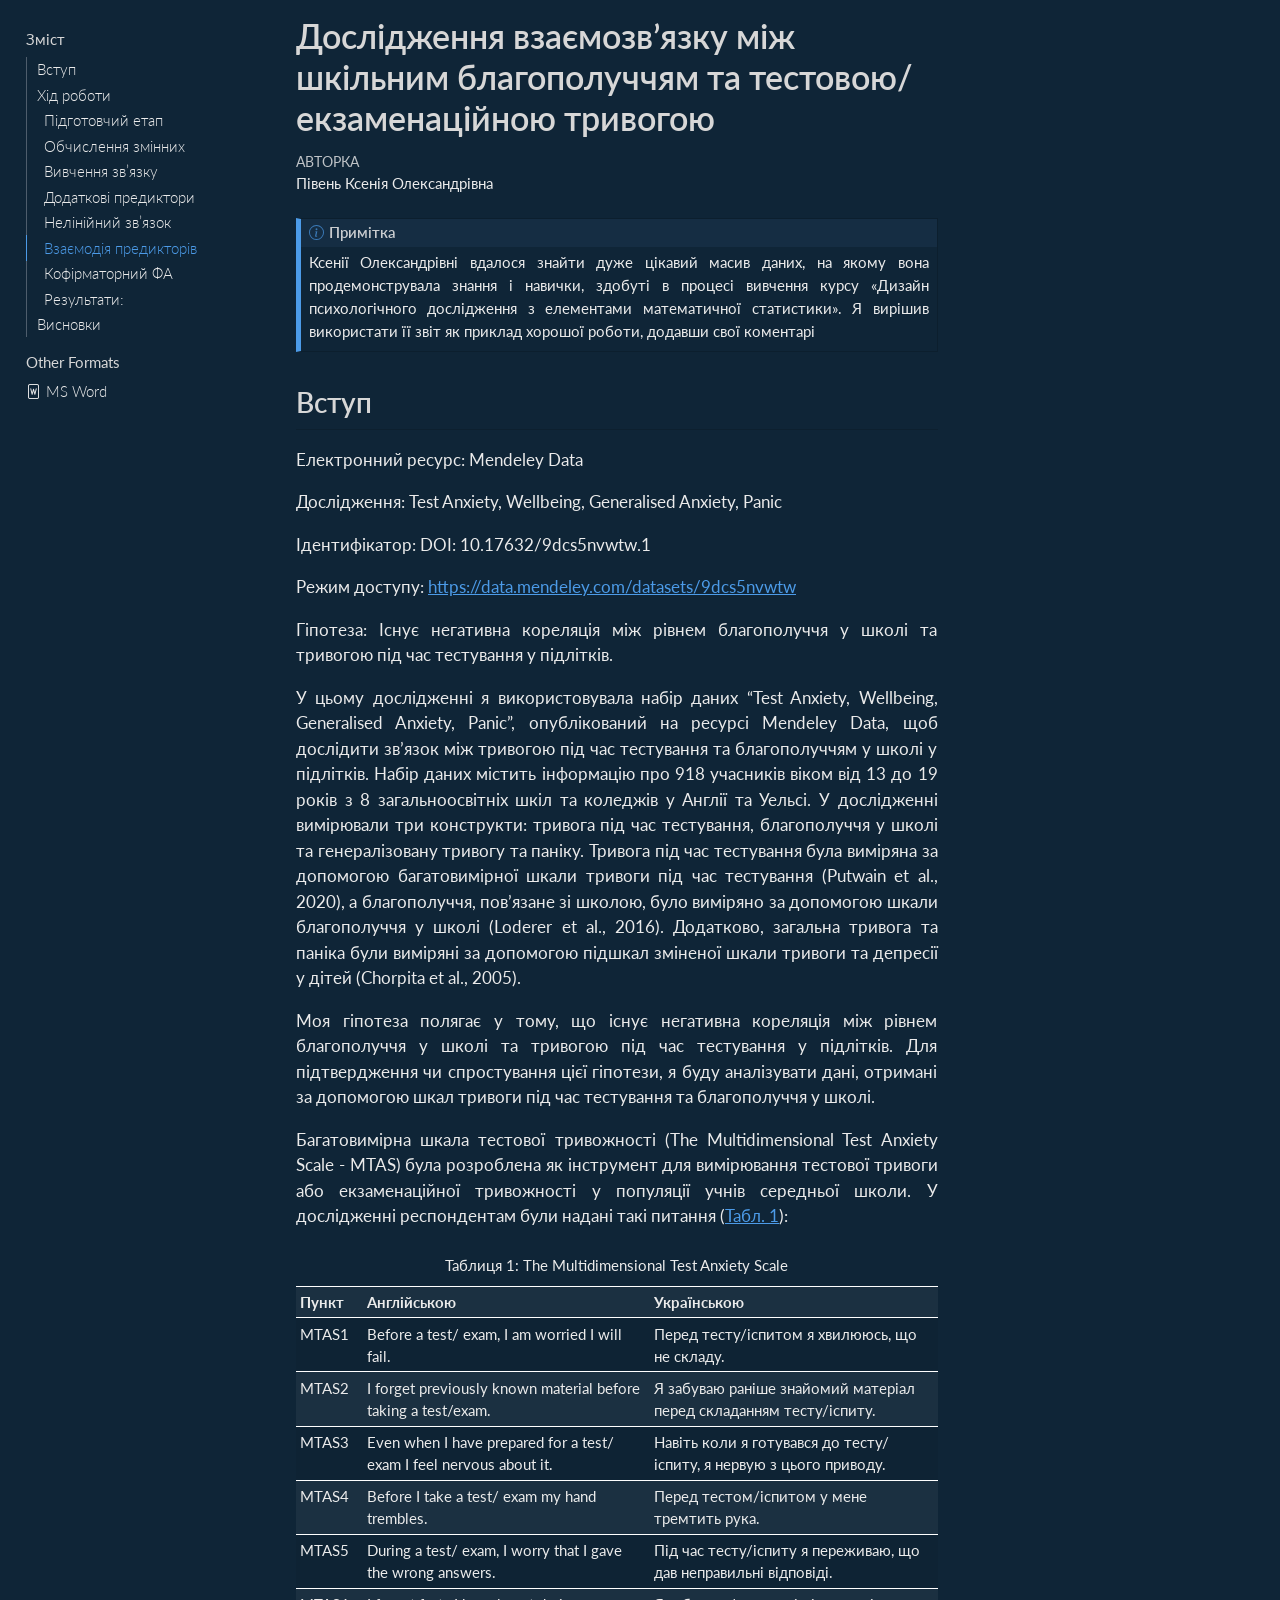
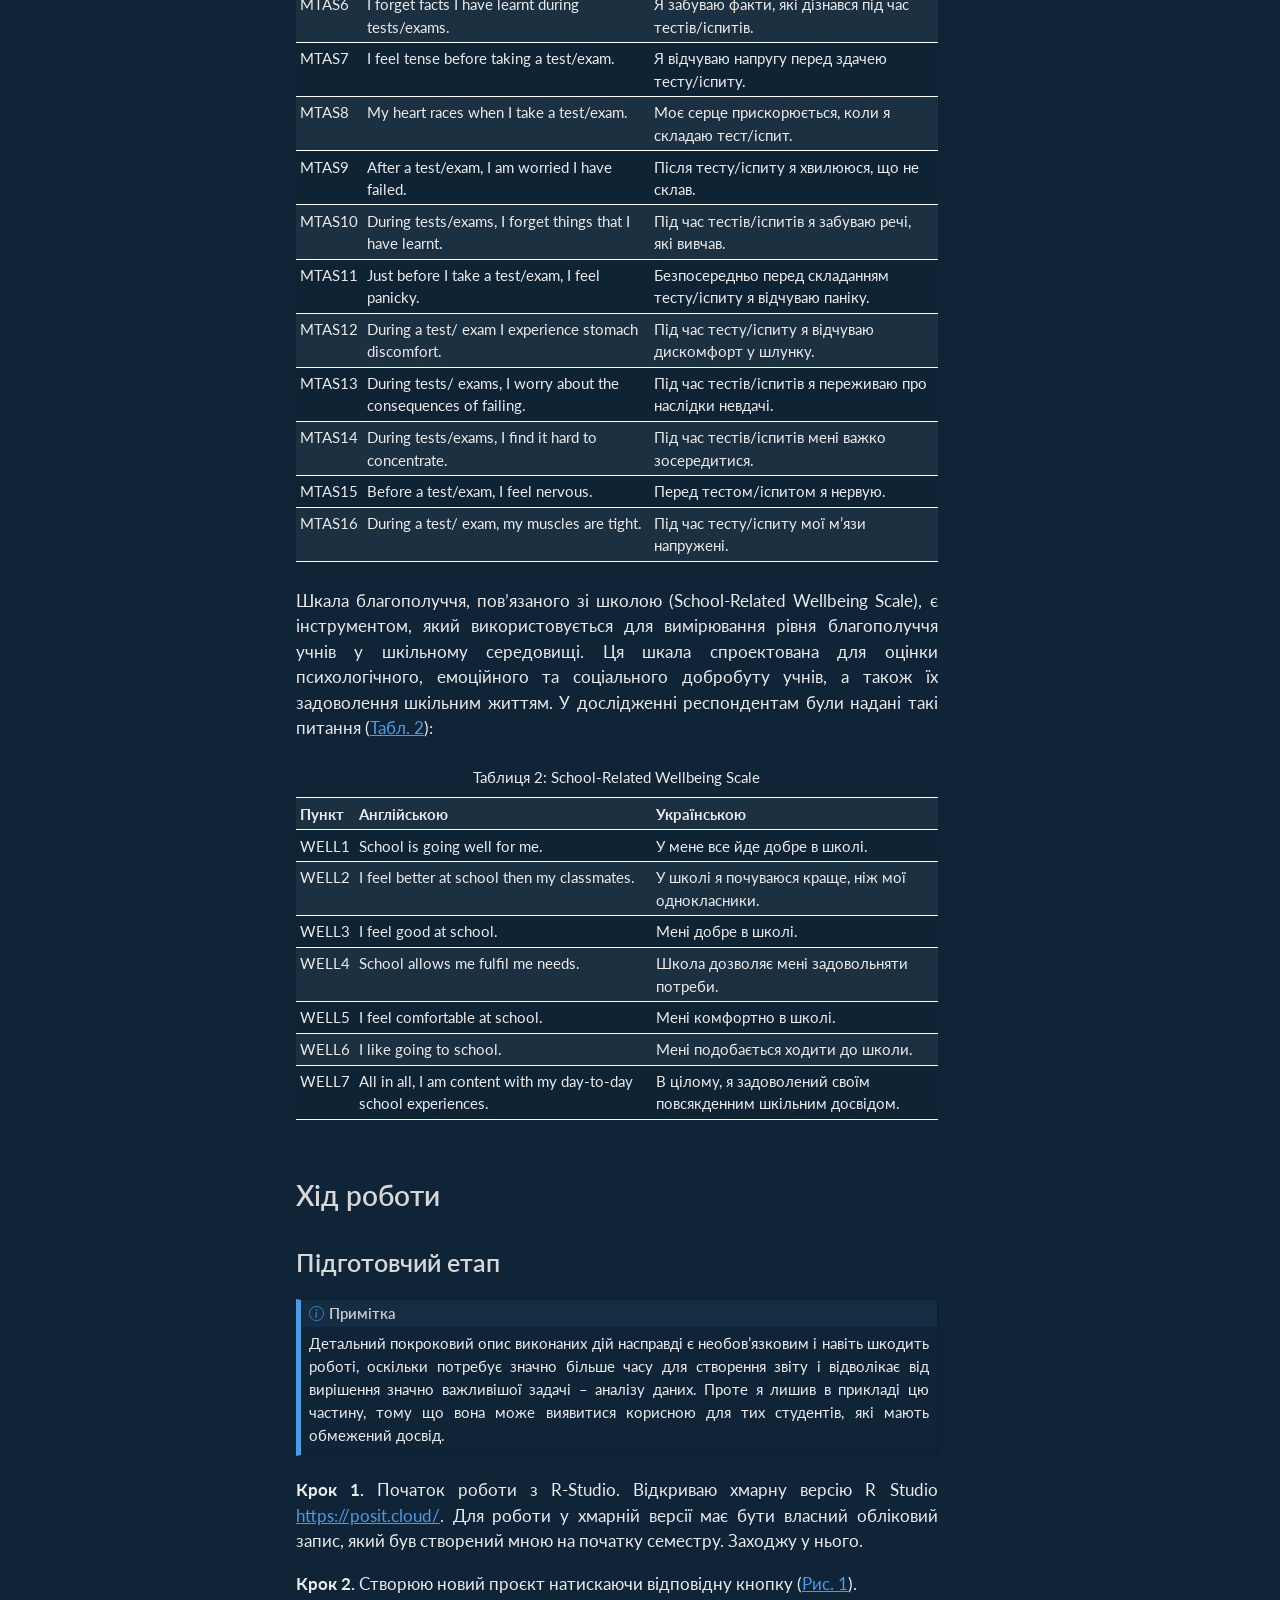
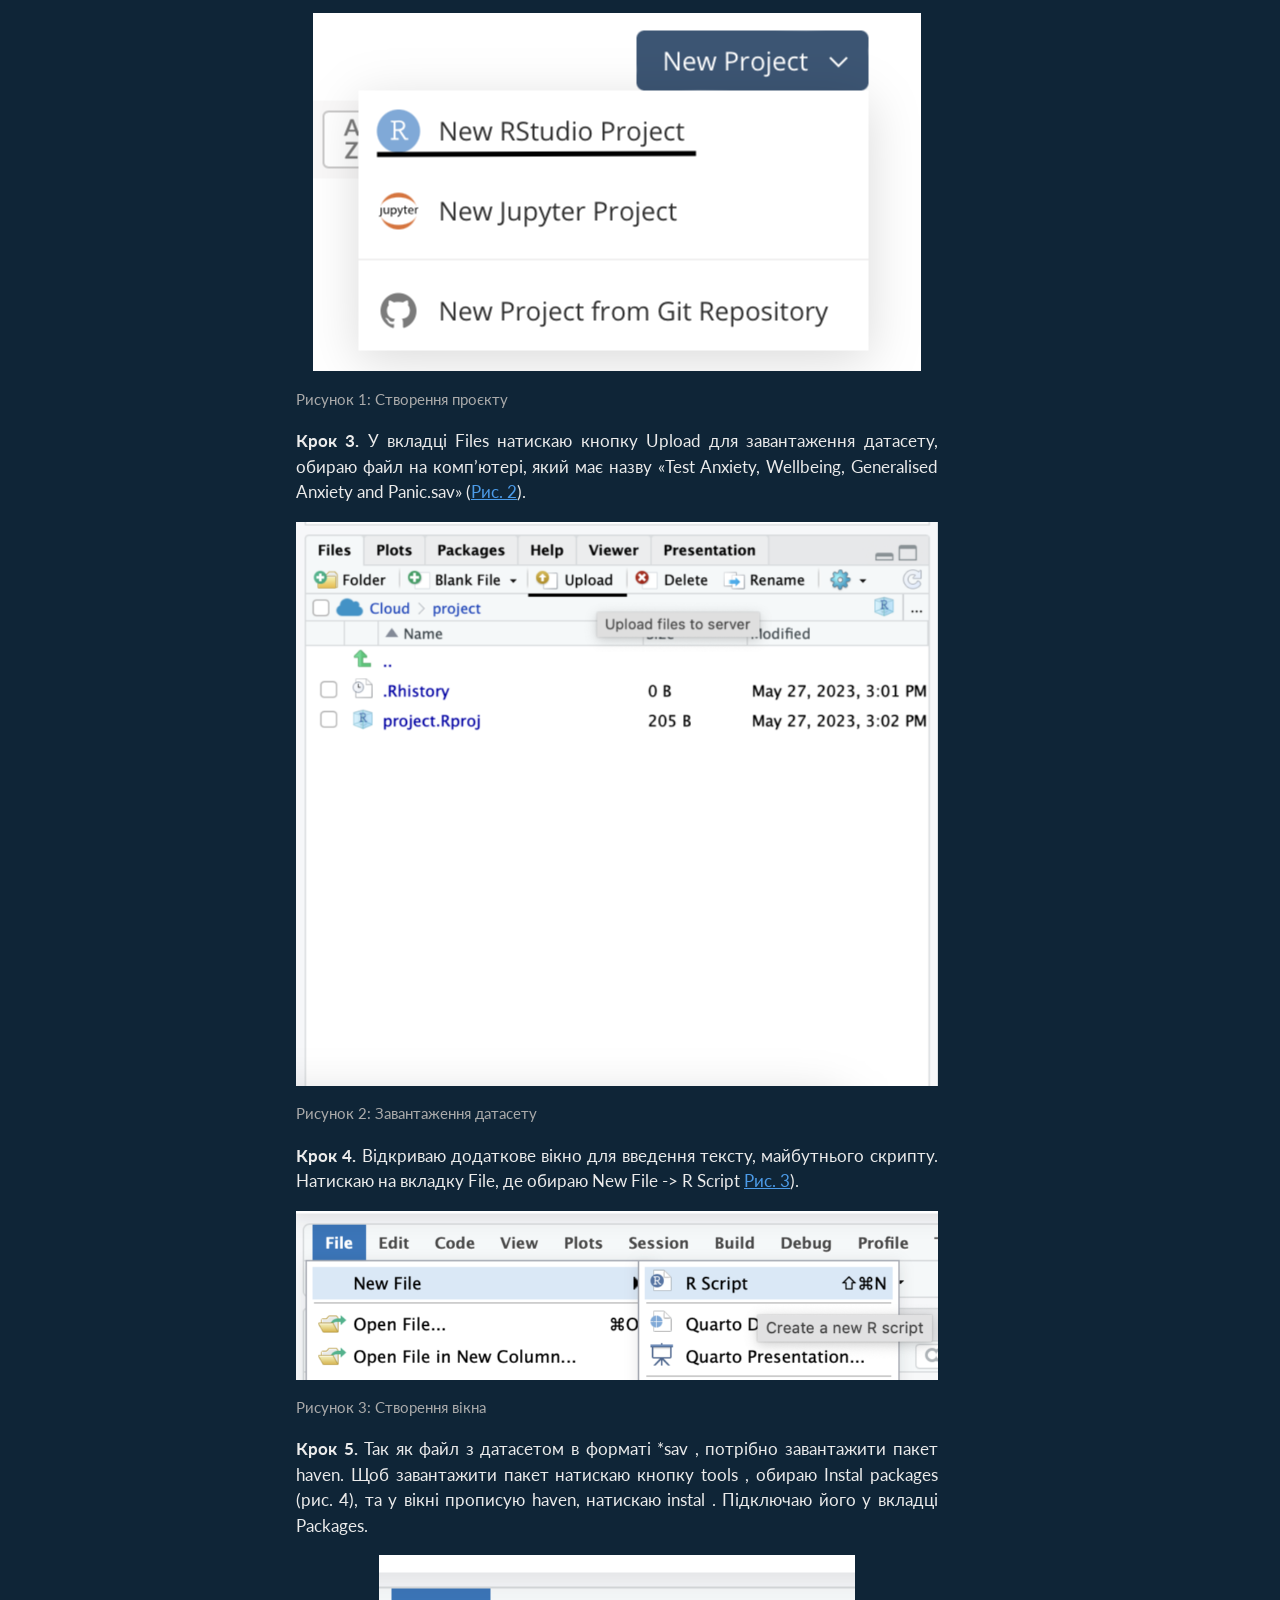
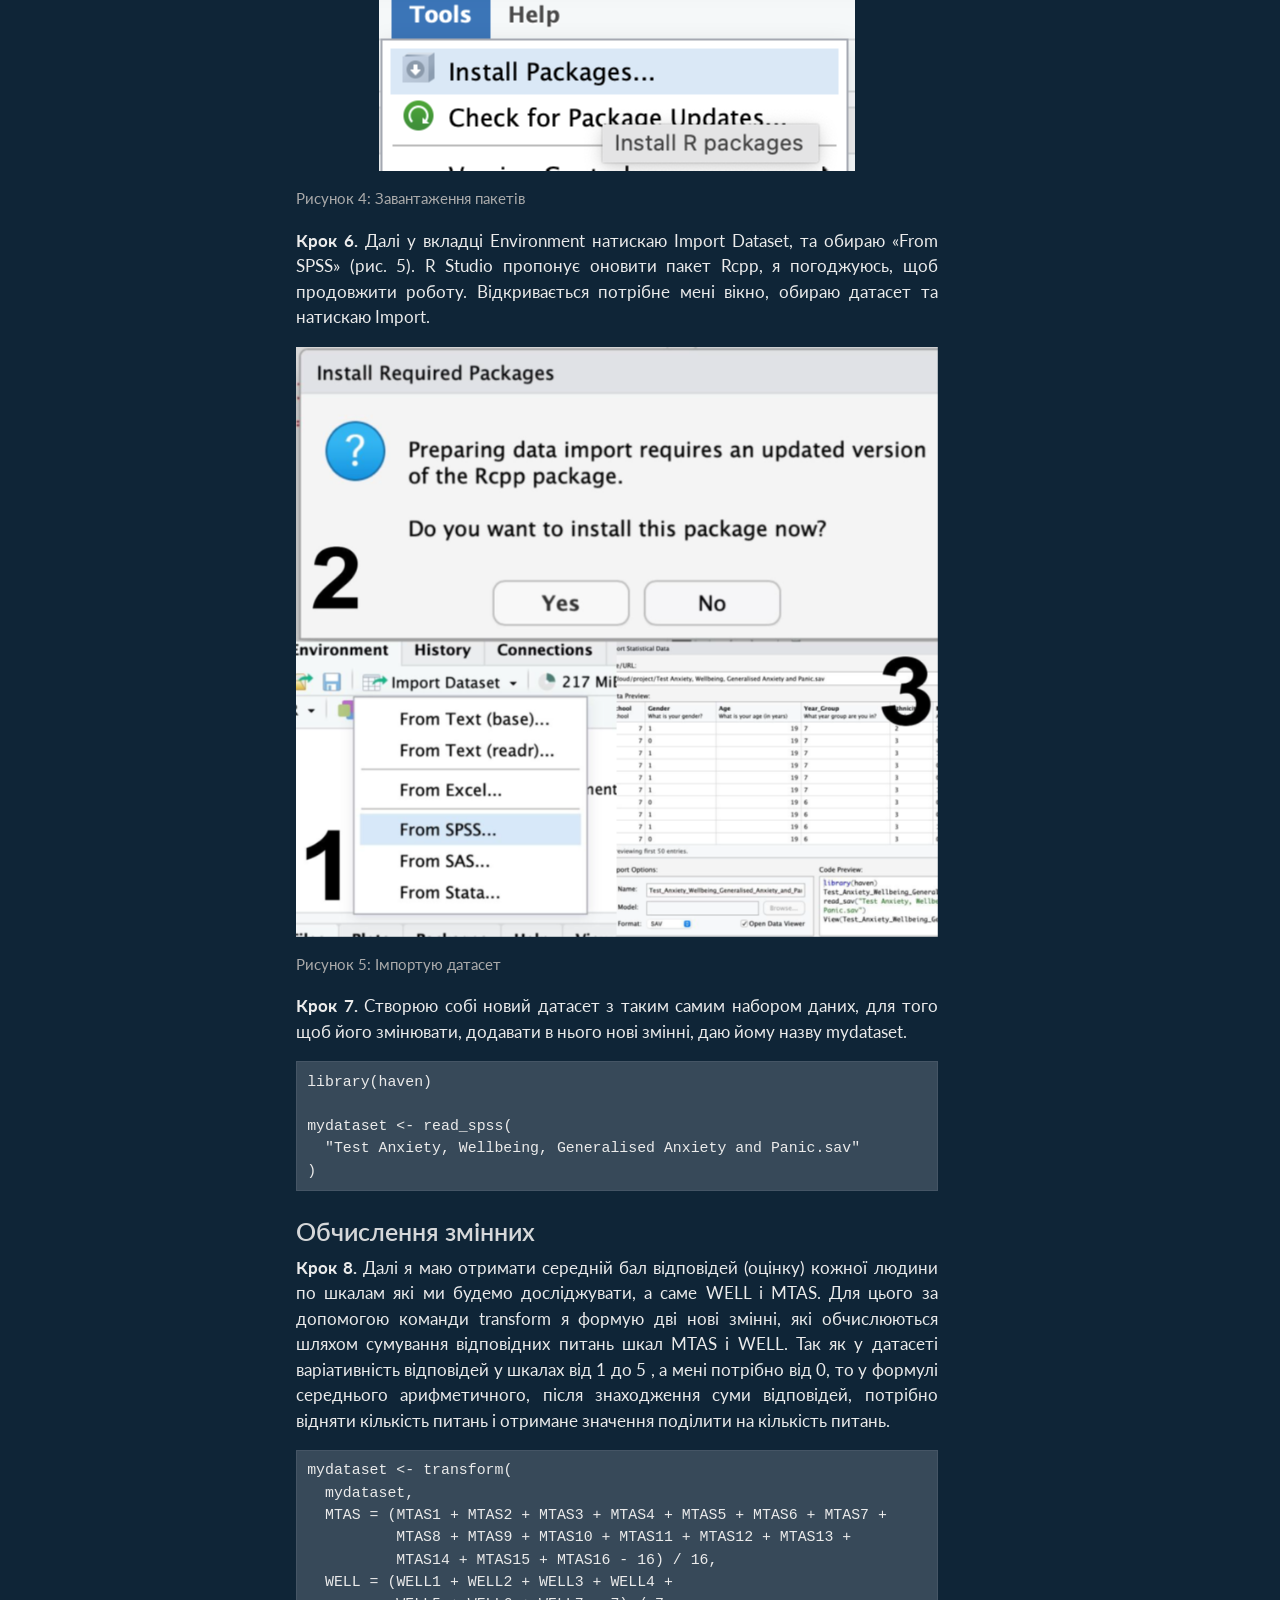
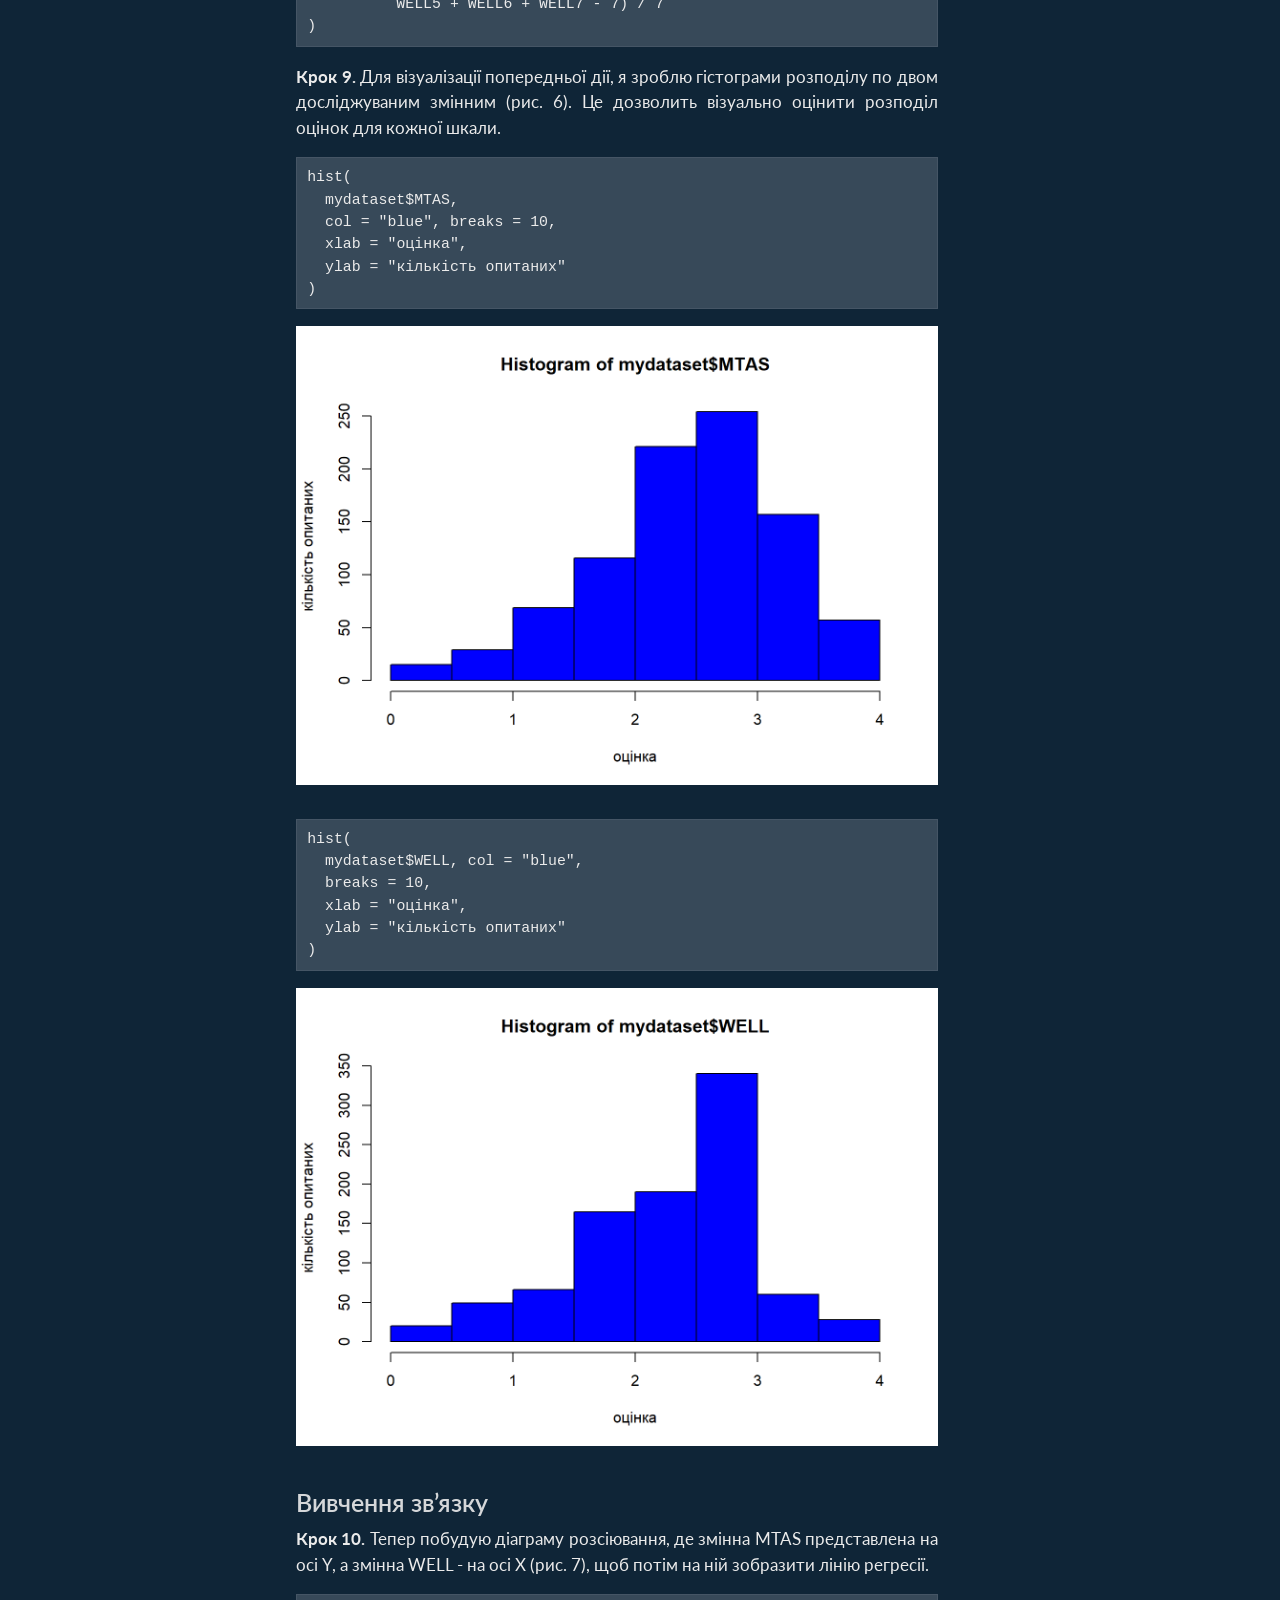
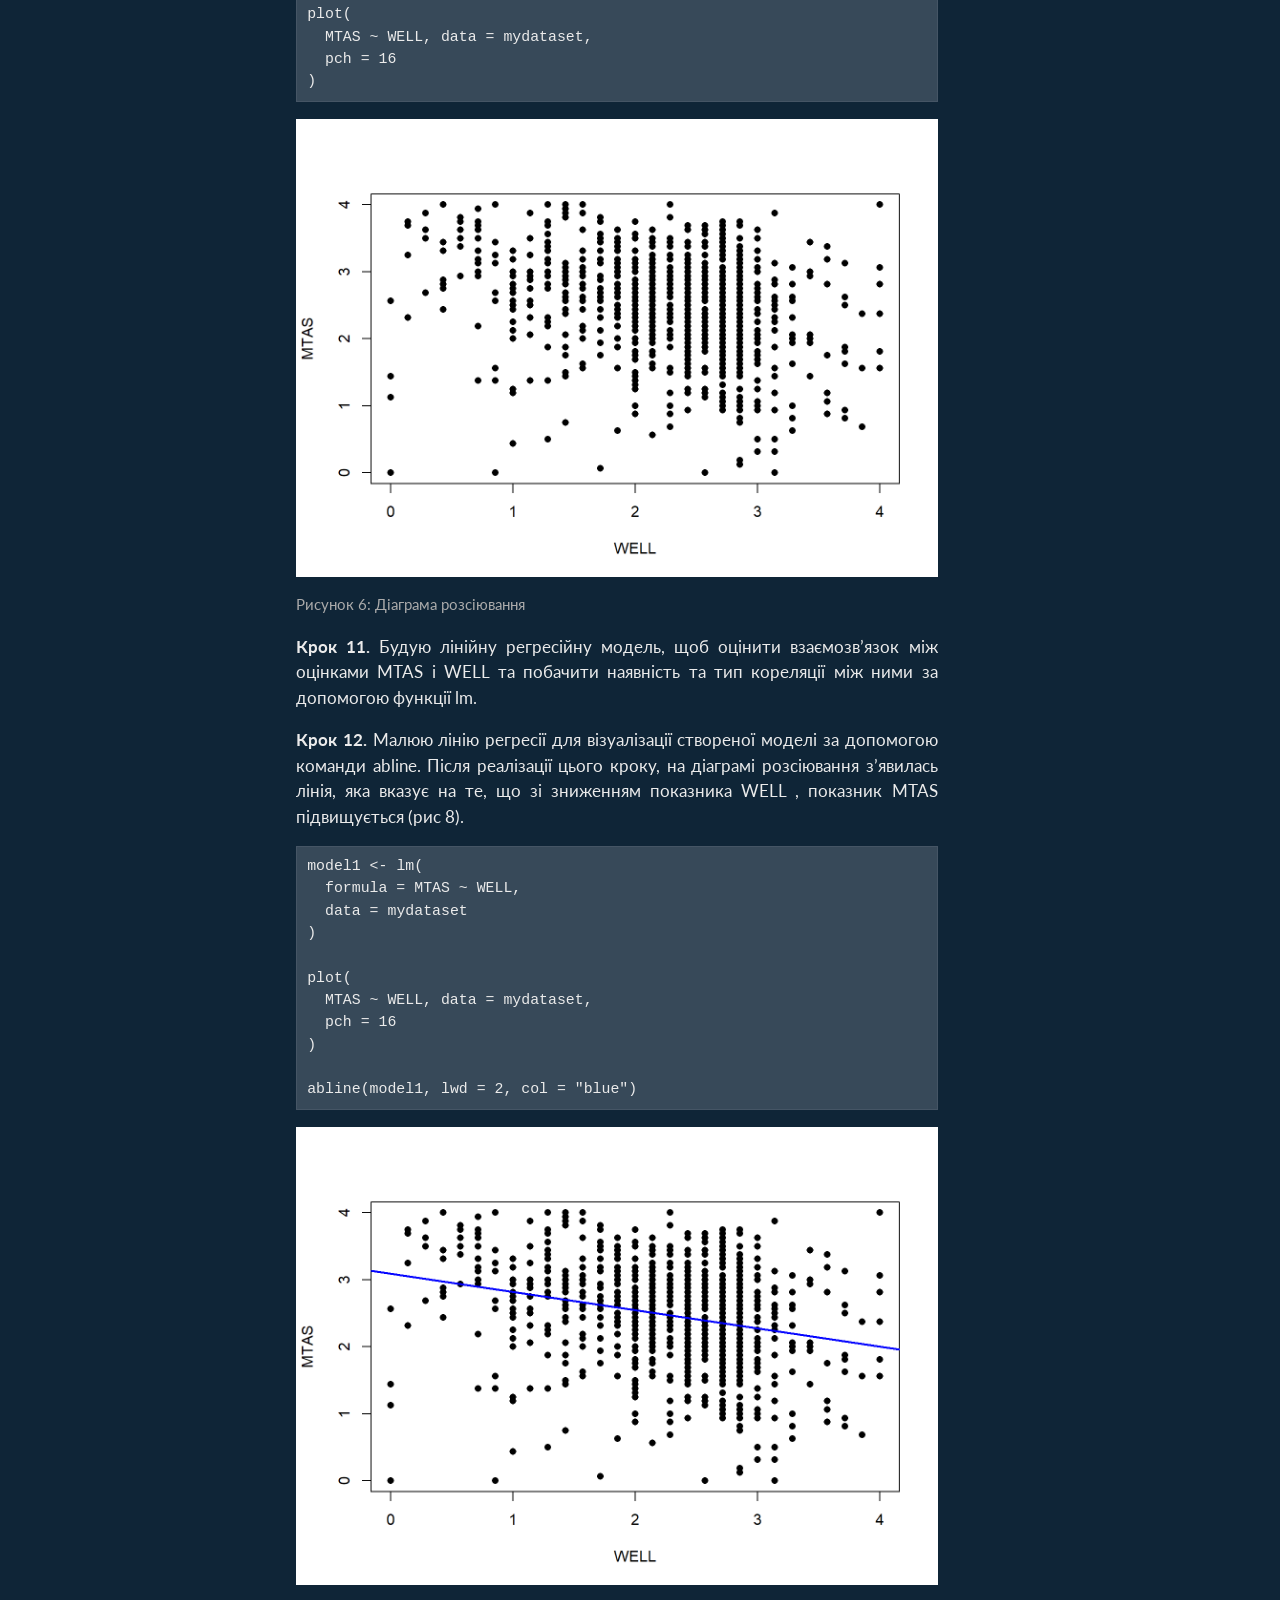
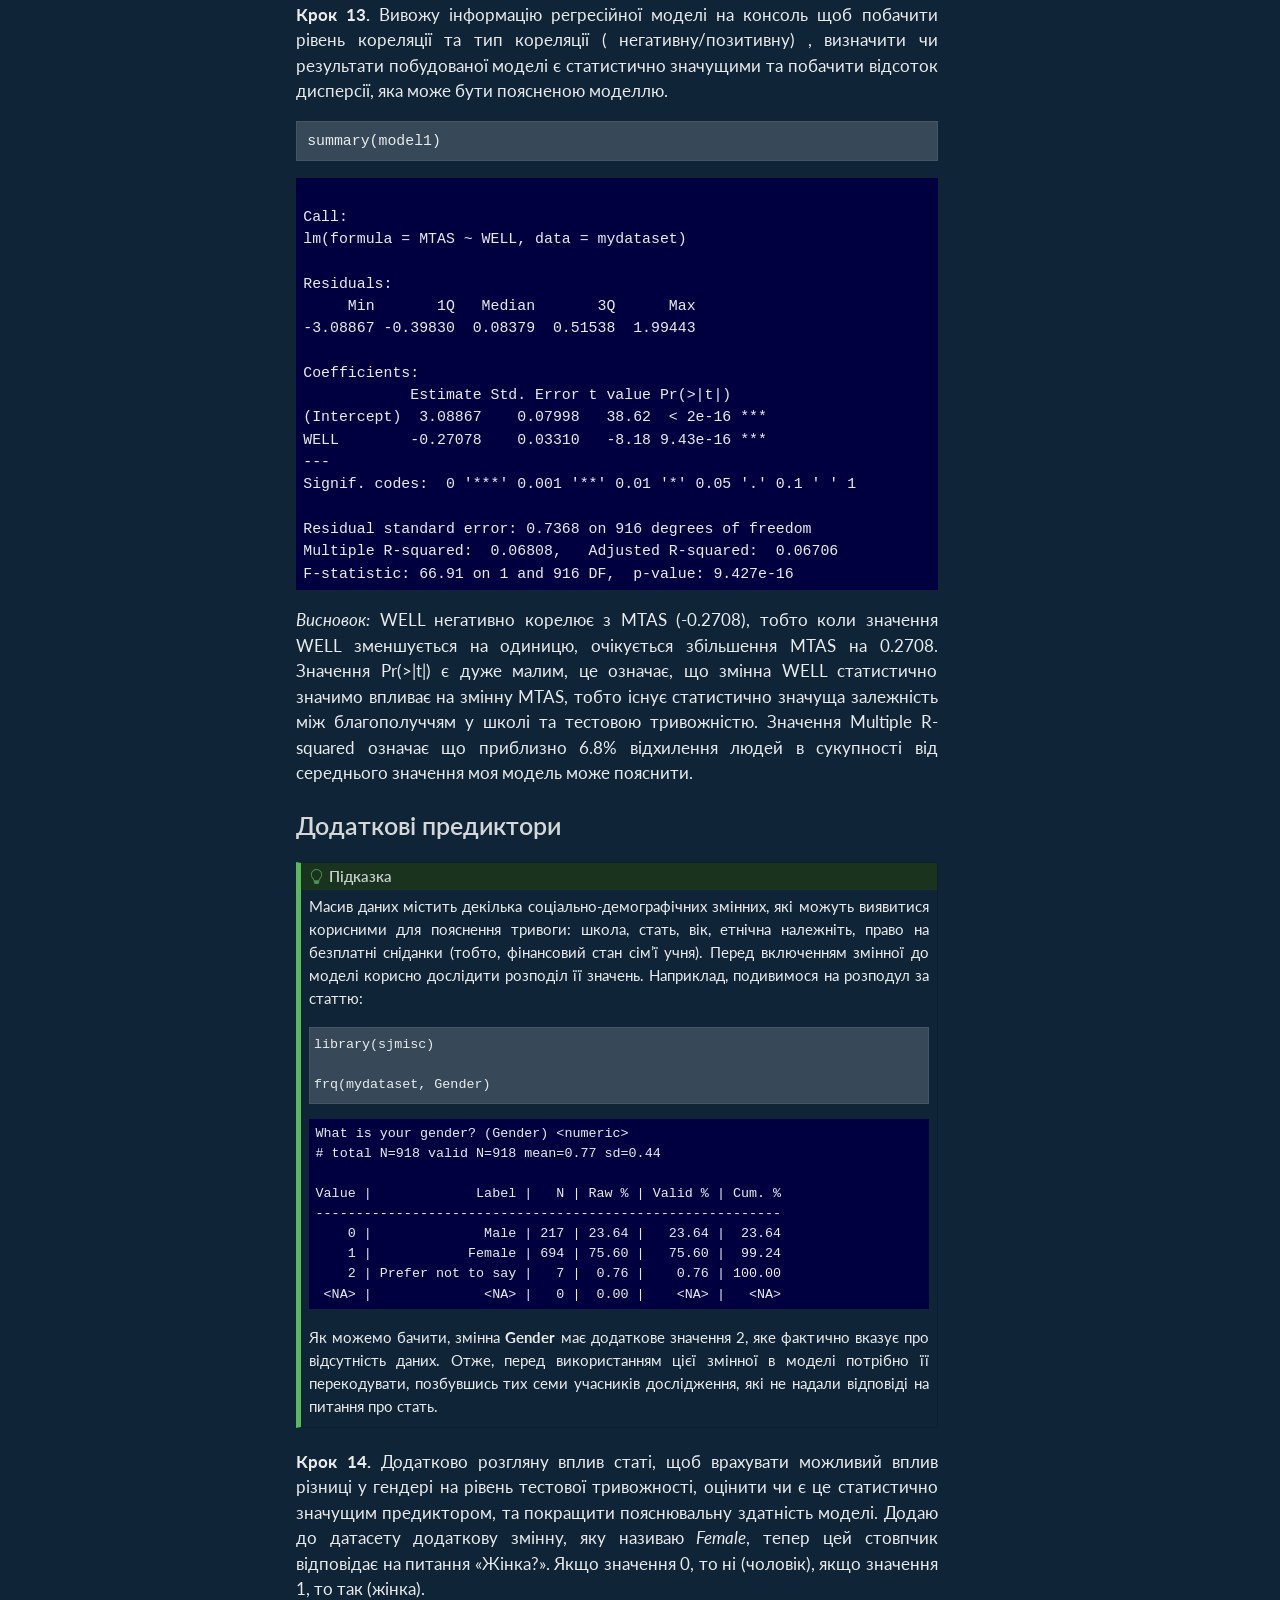
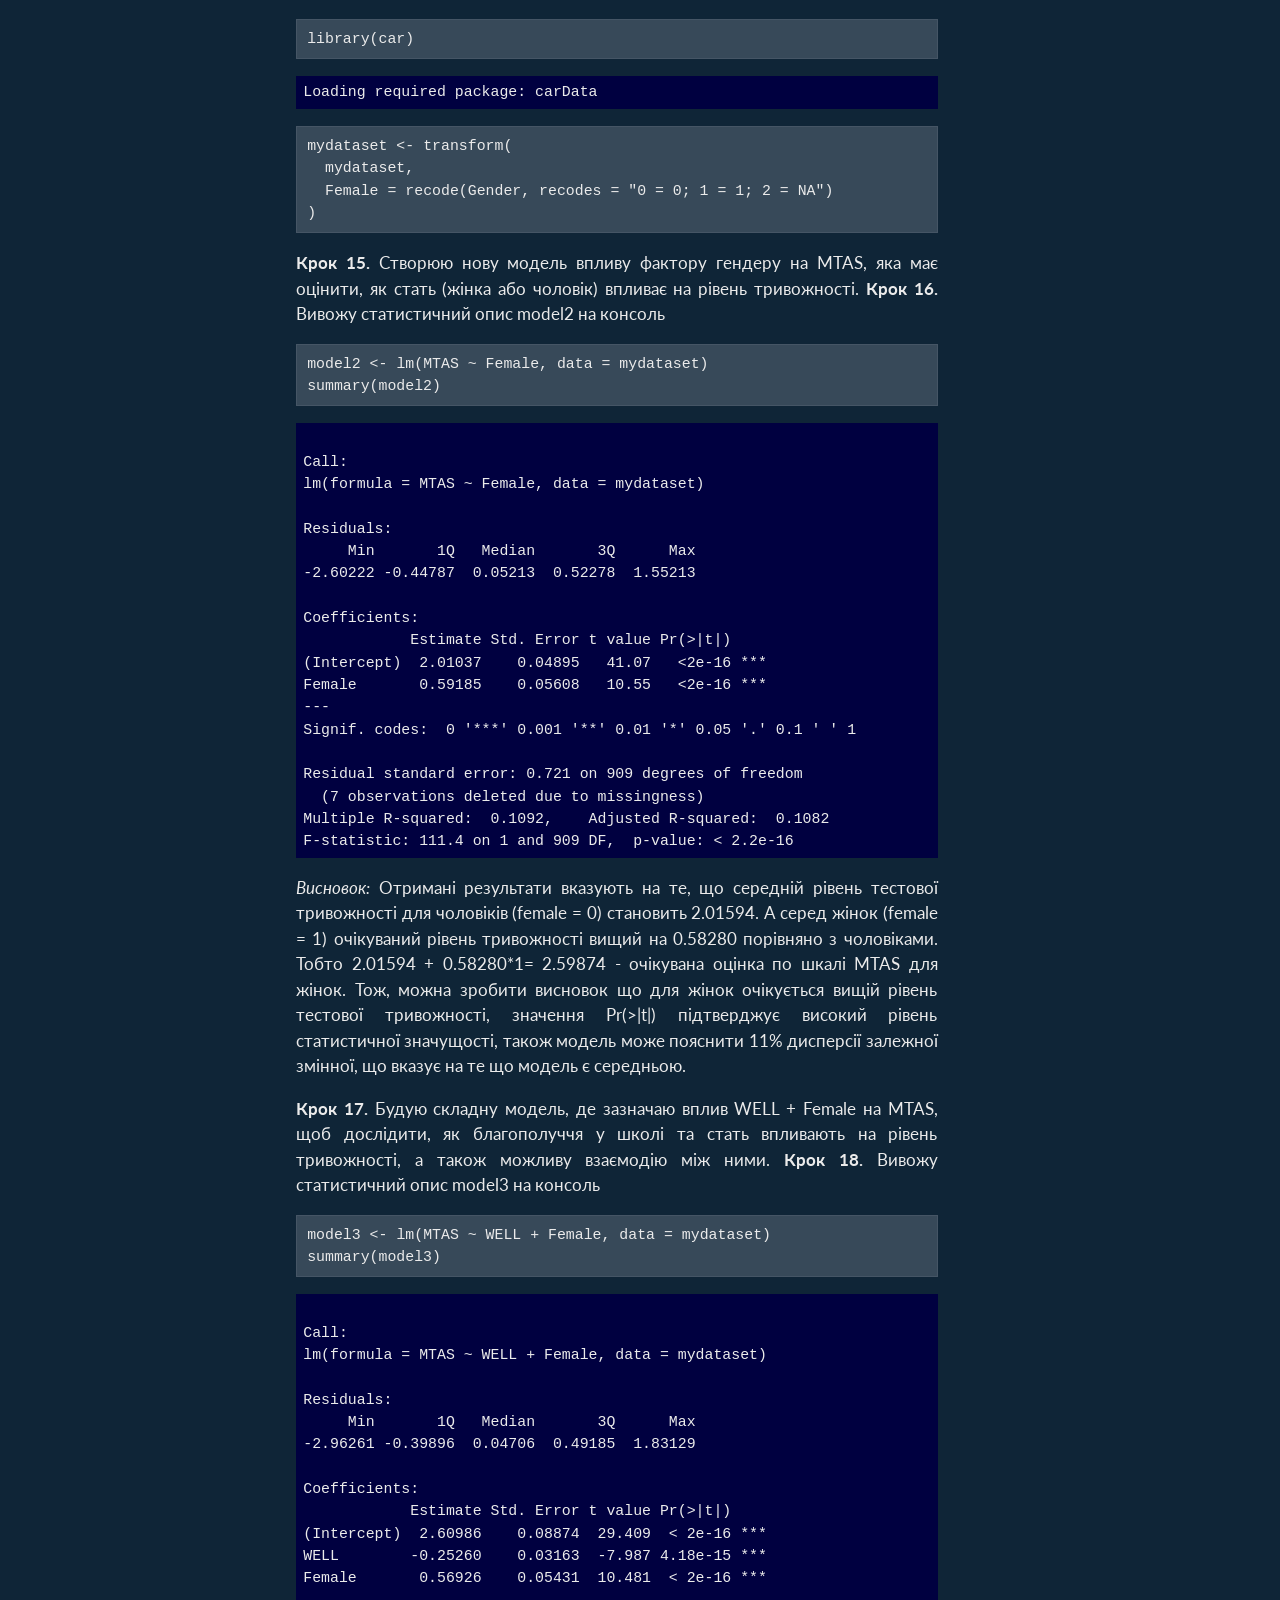
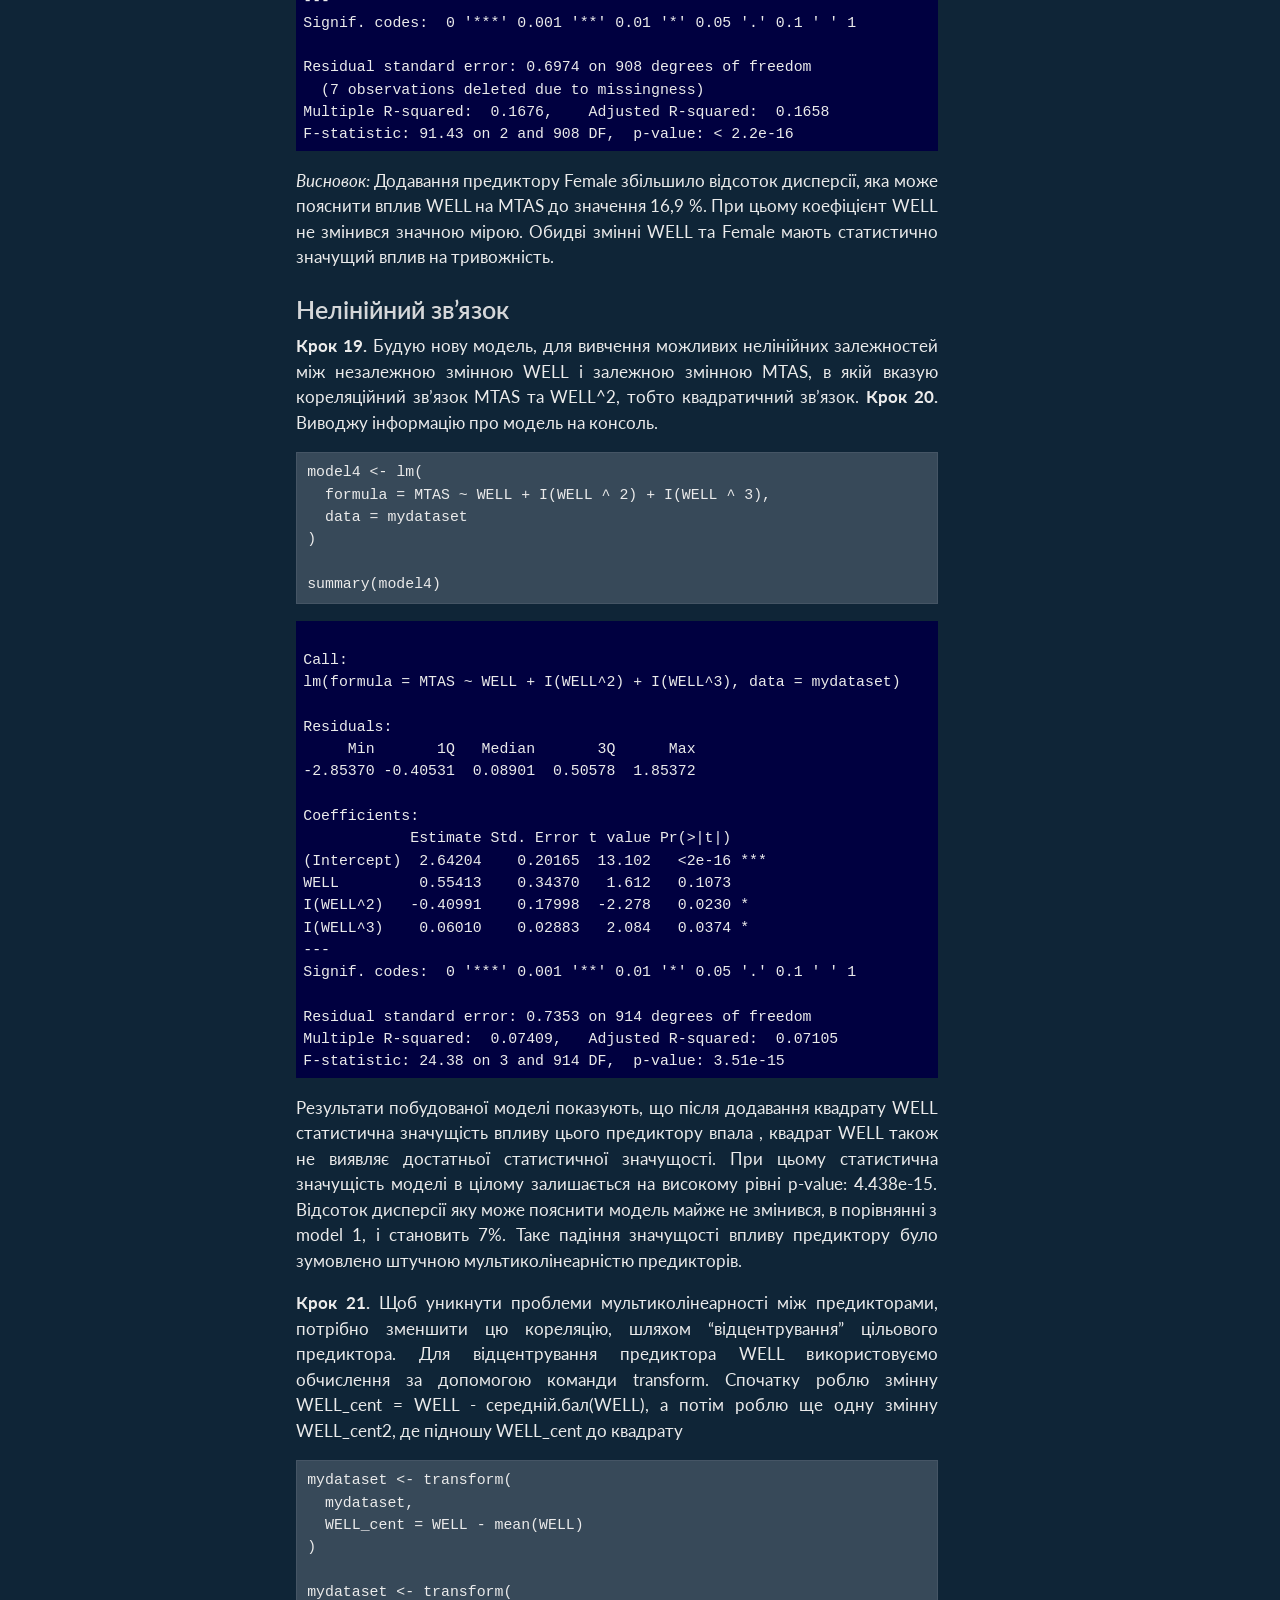
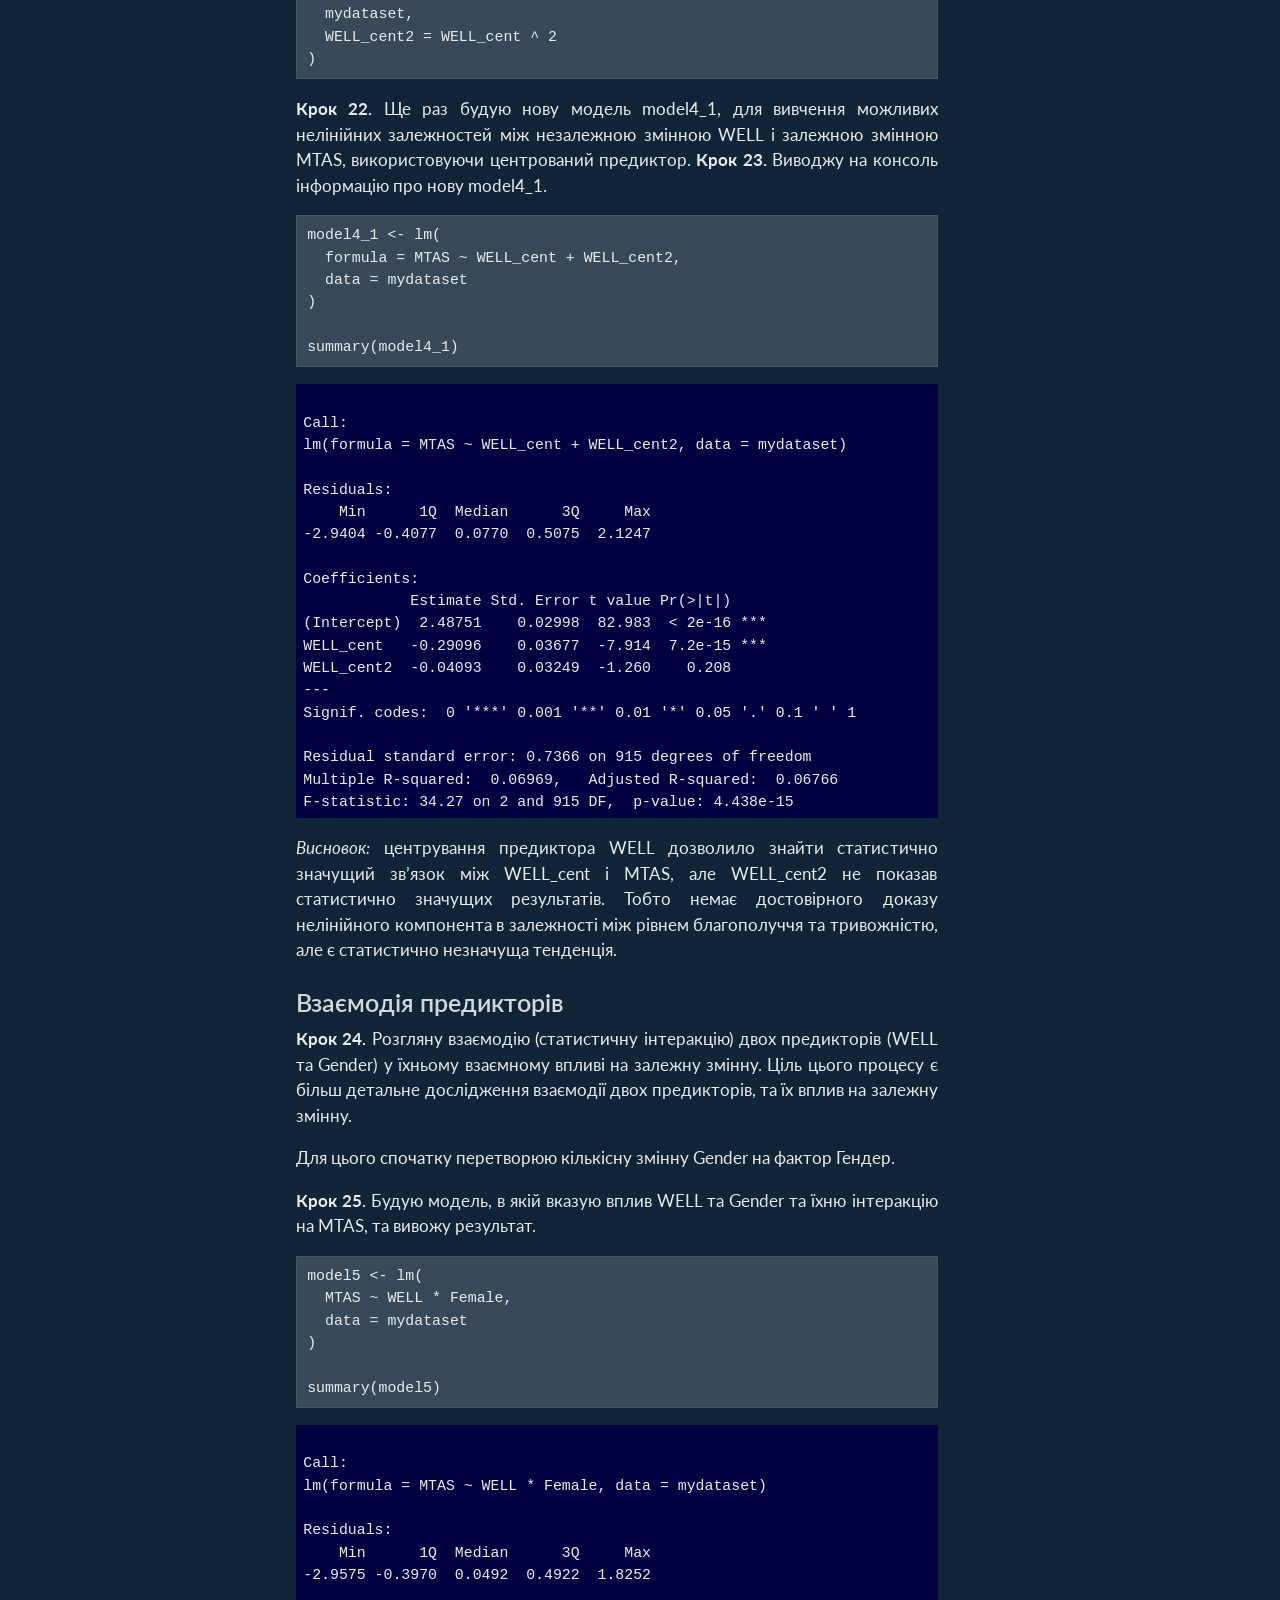
==== index.html @ b86fbdf0 "index index.html added" ====
<!DOCTYPE html>
<html xmlns="http://www.w3.org/1999/xhtml" lang="uk-UA" xml:lang="uk-UA"><head>

<meta charset="utf-8">
<meta name="generator" content="quarto-1.4.80">

<meta name="viewport" content="width=device-width, initial-scale=1.0, user-scalable=yes">

<meta name="author" content="Півень Ксенія Олександрівна">

<title>Дослідження взаємозвʼязку між шкільним благополуччям та тестовою/екзаменаційною тривогою</title>
<style>
code{white-space: pre-wrap;}
span.smallcaps{font-variant: small-caps;}
div.columns{display: flex; gap: min(4vw, 1.5em);}
div.column{flex: auto; overflow-x: auto;}
div.hanging-indent{margin-left: 1.5em; text-indent: -1.5em;}
ul.task-list{list-style: none;}
ul.task-list li input[type="checkbox"] {
  width: 0.8em;
  margin: 0 0.8em 0.2em -1em; /* quarto-specific, see https://github.com/quarto-dev/quarto-cli/issues/4556 */ 
  vertical-align: middle;
}
/* CSS for syntax highlighting */
pre > code.sourceCode { white-space: pre; position: relative; }
pre > code.sourceCode > span { display: inline-block; line-height: 1.25; }
pre > code.sourceCode > span:empty { height: 1.2em; }
.sourceCode { overflow: visible; }
code.sourceCode > span { color: inherit; text-decoration: inherit; }
div.sourceCode { margin: 1em 0; }
pre.sourceCode { margin: 0; }
@media screen {
div.sourceCode { overflow: auto; }
}
@media print {
pre > code.sourceCode { white-space: pre-wrap; }
pre > code.sourceCode > span { text-indent: -5em; padding-left: 5em; }
}
pre.numberSource code
  { counter-reset: source-line 0; }
pre.numberSource code > span
  { position: relative; left: -4em; counter-increment: source-line; }
pre.numberSource code > span > a:first-child::before
  { content: counter(source-line);
    position: relative; left: -1em; text-align: right; vertical-align: baseline;
    border: none; display: inline-block;
    -webkit-touch-callout: none; -webkit-user-select: none;
    -khtml-user-select: none; -moz-user-select: none;
    -ms-user-select: none; user-select: none;
    padding: 0 4px; width: 4em;
  }
pre.numberSource { margin-left: 3em;  padding-left: 4px; }
div.sourceCode
  {   }
@media screen {
pre > code.sourceCode > span > a:first-child::before { text-decoration: underline; }
}
</style>


<script src="report_files/libs/clipboard/clipboard.min.js"></script>
<script src="report_files/libs/quarto-html/quarto.js"></script>
<script src="report_files/libs/quarto-html/popper.min.js"></script>
<script src="report_files/libs/quarto-html/tippy.umd.min.js"></script>
<script src="report_files/libs/quarto-html/anchor.min.js"></script>
<link href="report_files/libs/quarto-html/tippy.css" rel="stylesheet">
<link href="report_files/libs/quarto-html/quarto-syntax-highlighting-dark.css" rel="stylesheet" id="quarto-text-highlighting-styles">
<script src="report_files/libs/bootstrap/bootstrap.min.js"></script>
<link href="report_files/libs/bootstrap/bootstrap-icons.css" rel="stylesheet">
<link href="report_files/libs/bootstrap/bootstrap.min.css" rel="stylesheet" id="quarto-bootstrap" data-mode="dark">


<link rel="stylesheet" href="styles.css">
</head>

<body>

<div id="quarto-content" class="page-columns page-rows-contents page-layout-article toc-left">
<div id="quarto-sidebar-toc-left" class="sidebar toc-left">
  <nav id="TOC" role="doc-toc" class="toc-active">
    <h2 id="toc-title">Зміст</h2>
   
  <ul>
  <li><a href="#вступ" id="toc-вступ" class="nav-link active" data-scroll-target="#вступ">Вступ</a></li>
  <li><a href="#хід-роботи" id="toc-хід-роботи" class="nav-link" data-scroll-target="#хід-роботи">Хід роботи</a>
  <ul class="collapse">
  <li><a href="#підготовчий-етап" id="toc-підготовчий-етап" class="nav-link" data-scroll-target="#підготовчий-етап">Підготовчий етап</a></li>
  <li><a href="#обчислення-змінних" id="toc-обчислення-змінних" class="nav-link" data-scroll-target="#обчислення-змінних">Обчислення змінних</a></li>
  <li><a href="#вивчення-звязку" id="toc-вивчення-звязку" class="nav-link" data-scroll-target="#вивчення-звязку">Вивчення зв’язку</a></li>
  <li><a href="#додаткові-предиктори" id="toc-додаткові-предиктори" class="nav-link" data-scroll-target="#додаткові-предиктори">Додаткові предиктори</a></li>
  <li><a href="#нелінійний-звязок" id="toc-нелінійний-звязок" class="nav-link" data-scroll-target="#нелінійний-звязок">Нелінійний зв’язок</a></li>
  <li><a href="#взаємодія-предикторів" id="toc-взаємодія-предикторів" class="nav-link" data-scroll-target="#взаємодія-предикторів">Взаємодія предикторів</a></li>
  <li><a href="#кофірматорний-фа" id="toc-кофірматорний-фа" class="nav-link" data-scroll-target="#кофірматорний-фа">Кофірматорний ФА</a></li>
  <li><a href="#результати" id="toc-результати" class="nav-link" data-scroll-target="#результати">Результати:</a></li>
  </ul></li>
  <li><a href="#висновки" id="toc-висновки" class="nav-link" data-scroll-target="#висновки">Висновки</a></li>
  </ul>
<div class="quarto-alternate-formats"><h2>Other Formats</h2><ul><li><a href="report.docx"><i class="bi bi-file-word"></i>MS Word</a></li></ul></div></nav>
</div>
<div id="quarto-margin-sidebar" class="sidebar margin-sidebar">
</div>
<main class="content" id="quarto-document-content">

<header id="title-block-header" class="quarto-title-block default">
<div class="quarto-title">
<h1 class="title">Дослідження взаємозвʼязку між шкільним благополуччям та тестовою/екзаменаційною тривогою</h1>
</div>



<div class="quarto-title-meta">

    <div>
    <div class="quarto-title-meta-heading">Авторка</div>
    <div class="quarto-title-meta-contents">
             <p>Півень Ксенія Олександрівна </p>
          </div>
  </div>
    
  
    
  </div>
  

</header>

<div class="callout callout-style-default callout-note callout-titled">
<div class="callout-header d-flex align-content-center">
<div class="callout-icon-container">
<i class="callout-icon"></i>
</div>
<div class="callout-title-container flex-fill">
Примітка
</div>
</div>
<div class="callout-body-container callout-body">
<p>Ксенії Олександрівні вдалося знайти дуже цікавий масив даних, на якому вона продемонструвала знання і навички, здобуті в процесі вивчення курсу «Дизайн психологічного дослідження з елементами математичної статистики». Я вирішив використати її звіт як приклад хорошої роботи, додавши свої коментарі</p>
</div>
</div>
<section id="вступ" class="level2">
<h2 class="anchored" data-anchor-id="вступ">Вступ</h2>
<p>Електронний ресурс: Mendeley Data</p>
<p>Дослідження: Test Anxiety, Wellbeing, Generalised Anxiety, Panic</p>
<p>Ідентифікатор: DOI: 10.17632/9dcs5nvwtw.1</p>
<p>Режим доступу: <a href="https://data.mendeley.com/datasets/9dcs5nvwtw" class="uri">https://data.mendeley.com/datasets/9dcs5nvwtw</a></p>
<p>Гіпотеза: Існує негативна кореляція між рівнем благополуччя у школі та тривогою під час тестування у підлітків.</p>
<p>У цьому дослідженні я використовувала набір даних “Test Anxiety, Wellbeing, Generalised Anxiety, Panic”, опублікований на ресурсі Mendeley Data, щоб дослідити зв’язок між тривогою під час тестування та благополуччям у школі у підлітків. Набір даних містить інформацію про 918 учасників віком від 13 до 19 років з 8 загальноосвітніх шкіл та коледжів у Англії та Уельсі. У дослідженні вимірювали три конструкти: тривога під час тестування, благополуччя у школі та генералізовану тривогу та паніку. Тривога під час тестування була виміряна за допомогою багатовимірної шкали тривоги під час тестування (Putwain et al., 2020), а благополуччя, пов’язане зі школою, було виміряно за допомогою шкали благополуччя у школі (Loderer et al., 2016). Додатково, загальна тривога та паніка були виміряні за допомогою підшкал зміненої шкали тривоги та депресії у дітей (Chorpita et al., 2005).</p>
<p>Моя гіпотеза полягає у тому, що існує негативна кореляція між рівнем благополуччя у школі та тривогою під час тестування у підлітків. Для підтвердження чи спростування цієї гіпотези, я буду аналізувати дані, отримані за допомогою шкал тривоги під час тестування та благополуччя у школі.</p>
<p>Багатовимірна шкала тестової тривожності (The Multidimensional Test Anxiety Scale - MTAS) була розроблена як інструмент для вимірювання тестової тривоги або екзаменаційної тривожності у популяції учнів середньої школи. У дослідженні респондентам були надані такі питання (<a href="#tbl-one" class="quarto-xref">Табл.&nbsp;1</a>):</p>
<div class="cell">
<div class="cell-output-display">
<div id="tbl-one" class="anchored">
<table class="table table-sm table-striped small">
<caption>Таблиця&nbsp;1: The Multidimensional Test Anxiety Scale</caption>
<colgroup>
<col style="width: 4%">
<col style="width: 47%">
<col style="width: 47%">
</colgroup>
<thead>
<tr class="header">
<th style="text-align: left;">Пункт</th>
<th style="text-align: left;">Англійською</th>
<th style="text-align: left;">Українською</th>
</tr>
</thead>
<tbody>
<tr class="odd">
<td style="text-align: left;">MTAS1</td>
<td style="text-align: left;">Before a test/ exam, I am worried I will fail.</td>
<td style="text-align: left;">Перед тесту/іспитом я хвилююсь, що не складу.</td>
</tr>
<tr class="even">
<td style="text-align: left;">MTAS2</td>
<td style="text-align: left;">I forget previously known material before taking a test/exam.</td>
<td style="text-align: left;">Я забуваю раніше знайомий матеріал перед складанням тесту/іспиту.</td>
</tr>
<tr class="odd">
<td style="text-align: left;">MTAS3</td>
<td style="text-align: left;">Even when I have prepared for a test/ exam I feel nervous about it.</td>
<td style="text-align: left;">Навіть коли я готувався до тесту/іспиту, я нервую з цього приводу.</td>
</tr>
<tr class="even">
<td style="text-align: left;">MTAS4</td>
<td style="text-align: left;">Before I take a test/ exam my hand trembles.</td>
<td style="text-align: left;">Перед тестом/іспитом у мене тремтить рука.</td>
</tr>
<tr class="odd">
<td style="text-align: left;">MTAS5</td>
<td style="text-align: left;">During a test/ exam, I worry that I gave the wrong answers.</td>
<td style="text-align: left;">Під час тесту/іспиту я переживаю, що дав неправильні відповіді.</td>
</tr>
<tr class="even">
<td style="text-align: left;">MTAS6</td>
<td style="text-align: left;">I forget facts I have learnt during tests/exams.</td>
<td style="text-align: left;">Я забуваю факти, які дізнався під час тестів/іспитів.</td>
</tr>
<tr class="odd">
<td style="text-align: left;">MTAS7</td>
<td style="text-align: left;">I feel tense before taking a test/exam.</td>
<td style="text-align: left;">Я відчуваю напругу перед здачею тесту/іспиту.</td>
</tr>
<tr class="even">
<td style="text-align: left;">MTAS8</td>
<td style="text-align: left;">My heart races when I take a test/exam.</td>
<td style="text-align: left;">Моє серце прискорюється, коли я складаю тест/іспит.</td>
</tr>
<tr class="odd">
<td style="text-align: left;">MTAS9</td>
<td style="text-align: left;">After a test/exam, I am worried I have failed.</td>
<td style="text-align: left;">Після тесту/іспиту я хвилююся, що не склав.</td>
</tr>
<tr class="even">
<td style="text-align: left;">MTAS10</td>
<td style="text-align: left;">During tests/exams, I forget things that I have learnt.</td>
<td style="text-align: left;">Під час тестів/іспитів я забуваю речі, які вивчав.</td>
</tr>
<tr class="odd">
<td style="text-align: left;">MTAS11</td>
<td style="text-align: left;">Just before I take a test/exam, I feel panicky.</td>
<td style="text-align: left;">Безпосередньо перед складанням тесту/іспиту я відчуваю паніку.</td>
</tr>
<tr class="even">
<td style="text-align: left;">MTAS12</td>
<td style="text-align: left;">During a test/ exam I experience stomach discomfort.</td>
<td style="text-align: left;">Під час тесту/іспиту я відчуваю дискомфорт у шлунку.</td>
</tr>
<tr class="odd">
<td style="text-align: left;">MTAS13</td>
<td style="text-align: left;">During tests/ exams, I worry about the consequences of failing.</td>
<td style="text-align: left;">Під час тестів/іспитів я переживаю про наслідки невдачі.</td>
</tr>
<tr class="even">
<td style="text-align: left;">MTAS14</td>
<td style="text-align: left;">During tests/exams, I find it hard to concentrate.</td>
<td style="text-align: left;">Під час тестів/іспитів мені важко зосередитися.</td>
</tr>
<tr class="odd">
<td style="text-align: left;">MTAS15</td>
<td style="text-align: left;">Before a test/exam, I feel nervous.</td>
<td style="text-align: left;">Перед тестом/іспитом я нервую.</td>
</tr>
<tr class="even">
<td style="text-align: left;">MTAS16</td>
<td style="text-align: left;">During a test/ exam, my muscles are tight.</td>
<td style="text-align: left;">Під час тесту/іспиту мої м’язи напружені.</td>
</tr>
</tbody>
</table>
</div>
</div>
</div>
<p>Шкала благополуччя, пов’язаного зі школою (School-Related Wellbeing Scale), є інструментом, який використовується для вимірювання рівня благополуччя учнів у шкільному середовищі. Ця шкала спроектована для оцінки психологічного, емоційного та соціального добробуту учнів, а також їх задоволення шкільним життям. У дослідженні респондентам були надані такі питання (<a href="#tbl-two" class="quarto-xref">Табл.&nbsp;2</a>):</p>
<div class="cell">
<div class="cell-output-display">
<div id="tbl-two" class="anchored">
<table class="table table-sm table-striped small">
<caption>Таблиця&nbsp;2: School-Related Wellbeing Scale</caption>
<colgroup>
<col style="width: 4%">
<col style="width: 48%">
<col style="width: 46%">
</colgroup>
<thead>
<tr class="header">
<th style="text-align: left;">Пункт</th>
<th style="text-align: left;">Англійською</th>
<th style="text-align: left;">Українською</th>
</tr>
</thead>
<tbody>
<tr class="odd">
<td style="text-align: left;">WELL1</td>
<td style="text-align: left;">School is going well for me.</td>
<td style="text-align: left;">У мене все йде добре в школі.</td>
</tr>
<tr class="even">
<td style="text-align: left;">WELL2</td>
<td style="text-align: left;">I feel better at school then my classmates.</td>
<td style="text-align: left;">У школі я почуваюся краще, ніж мої однокласники.</td>
</tr>
<tr class="odd">
<td style="text-align: left;">WELL3</td>
<td style="text-align: left;">I feel good at school.</td>
<td style="text-align: left;">Мені добре в школі.</td>
</tr>
<tr class="even">
<td style="text-align: left;">WELL4</td>
<td style="text-align: left;">School allows me fulfil me needs.</td>
<td style="text-align: left;">Школа дозволяє мені задовольняти потреби.</td>
</tr>
<tr class="odd">
<td style="text-align: left;">WELL5</td>
<td style="text-align: left;">I feel comfortable at school.</td>
<td style="text-align: left;">Мені комфортно в школі.</td>
</tr>
<tr class="even">
<td style="text-align: left;">WELL6</td>
<td style="text-align: left;">I like going to school.</td>
<td style="text-align: left;">Мені подобається ходити до школи.</td>
</tr>
<tr class="odd">
<td style="text-align: left;">WELL7</td>
<td style="text-align: left;">All in all, I am content with my day-to-day school experiences.</td>
<td style="text-align: left;">В цілому, я задоволений своїм повсякденним шкільним досвідом.</td>
</tr>
</tbody>
</table>
</div>
</div>
</div>
</section>
<section id="хід-роботи" class="level2">
<h2 class="anchored" data-anchor-id="хід-роботи">Хід роботи</h2>
<section id="підготовчий-етап" class="level3">
<h3 class="anchored" data-anchor-id="підготовчий-етап">Підготовчий етап</h3>
<div class="callout callout-style-default callout-note callout-titled">
<div class="callout-header d-flex align-content-center">
<div class="callout-icon-container">
<i class="callout-icon"></i>
</div>
<div class="callout-title-container flex-fill">
Примітка
</div>
</div>
<div class="callout-body-container callout-body">
<p>Детальний покроковий опис виконаних дій насправді є необов’язковим і навіть шкодить роботі, оскільки потребує значно більше часу для створення звіту і відволікає від вирішення значно важливішої задачі – аналізу даних. Проте я лишив в прикладі цю частину, тому що вона може виявитися корисною для тих студентів, які мають обмежений досвід.</p>
</div>
</div>
<p><strong>Крок 1.</strong> Початок роботи з R-Studio. Відкриваю хмарну версію R Studio <a href="https://posit.cloud/" class="uri">https://posit.cloud/</a>. Для роботи у хмарній версії має бути власний обліковий запис, який був створений мною на початку семестру. Заходжу у нього.</p>
<p><strong>Крок 2.</strong> Створюю новий проєкт натискаючи відповідну кнопку (<a href="#fig-one" class="quarto-xref">Рис.&nbsp;1</a>).</p>
<div id="fig-one" class="quarto-figure quarto-figure-center anchored">
<figure class="figure">
<p><img src="p1.png" class="img-fluid figure-img"></p>
<figcaption class="figure-caption">Рисунок&nbsp;1: Створення проєкту</figcaption>
</figure>
</div>
<p><strong>Крок 3.</strong> У вкладці Files натискаю кнопку Upload для завантаження датасету, обираю файл на компʼютері, який має назву «Test Anxiety, Wellbeing, Generalised Anxiety and Panic.sav» (<a href="#fig-two" class="quarto-xref">Рис.&nbsp;2</a>).</p>
<div id="fig-two" class="quarto-figure quarto-figure-center anchored">
<figure class="figure">
<p><img src="p2.png" class="img-fluid figure-img"></p>
<figcaption class="figure-caption">Рисунок&nbsp;2: Завантаження датасету</figcaption>
</figure>
</div>
<p><strong>Крок 4.</strong> Відкриваю додаткове вікно для введення тексту, майбутнього скрипту. Натискаю на вкладку File, де обираю New File -&gt; R Script <a href="#fig-3" class="quarto-xref">Рис.&nbsp;3</a>).</p>
<div id="fig-3" class="quarto-figure quarto-figure-center anchored">
<figure class="figure">
<p><img src="p3.png" class="img-fluid figure-img"></p>
<figcaption class="figure-caption">Рисунок&nbsp;3: Створення вікна</figcaption>
</figure>
</div>
<p><strong>Крок 5.</strong> Так як файл з датасетом в форматі *sav , потрібно завантажити пакет haven. Щоб завантажити пакет натискаю кнопку tools , обираю Instal packages (рис. 4), та у вікні прописую haven, натискаю instal . Підключаю його у вкладці Packages.</p>
<div id="fig-4" class="quarto-figure quarto-figure-center anchored">
<figure class="figure">
<p><img src="p4.png" class="img-fluid figure-img"></p>
<figcaption class="figure-caption">Рисунок&nbsp;4: Завантаження пакетів</figcaption>
</figure>
</div>
<p><strong>Крок 6.</strong> Далі у вкладці Environment натискаю Import Dataset, та обираю «From SPSS» (рис. 5). R Studio пропонує оновити пакет Rcpp, я погоджуюсь, щоб продовжити роботу. Відкривається потрібне мені вікно, обираю датасет та натискаю Import.</p>
<div id="fig-5" class="quarto-figure quarto-figure-center anchored">
<figure class="figure">
<p><img src="p5.png" class="img-fluid figure-img"></p>
<figcaption class="figure-caption">Рисунок&nbsp;5: Імпортую датасет</figcaption>
</figure>
</div>
<p><strong>Крок 7.</strong> Cтворюю собі новий датасет з таким самим набором даних, для того щоб його змінювати, додавати в нього нові змінні, даю йому назву mydataset.</p>
<div class="cell">
<div class="sourceCode cell-code" id="cb1"><pre class="sourceCode r code-with-copy"><code class="sourceCode r"><span id="cb1-1"><a href="#cb1-1" aria-hidden="true" tabindex="-1"></a><span class="fu">library</span>(haven)</span>
<span id="cb1-2"><a href="#cb1-2" aria-hidden="true" tabindex="-1"></a></span>
<span id="cb1-3"><a href="#cb1-3" aria-hidden="true" tabindex="-1"></a>mydataset <span class="ot">&lt;-</span> <span class="fu">read_spss</span>(</span>
<span id="cb1-4"><a href="#cb1-4" aria-hidden="true" tabindex="-1"></a>  <span class="st">"Test Anxiety, Wellbeing, Generalised Anxiety and Panic.sav"</span></span>
<span id="cb1-5"><a href="#cb1-5" aria-hidden="true" tabindex="-1"></a>)</span></code><button title="Copy to Clipboard" class="code-copy-button"><i class="bi"></i></button></pre></div>
</div>
</section>
<section id="обчислення-змінних" class="level3">
<h3 class="anchored" data-anchor-id="обчислення-змінних">Обчислення змінних</h3>
<p><strong>Крок 8.</strong> Далі я маю отримати середній бал відповідей (оцінку) кожної людини по шкалам які ми будемо досліджувати, а саме WELL і MTAS. Для цього за допомогою команди transform я формую дві нові змінні, які обчислюються шляхом сумування відповідних питань шкал MTAS і WELL. Так як у датасеті варіативність відповідей у шкалах від 1 до 5 , а мені потрібно від 0, то у формулі середнього арифметичного, після знаходження суми відповідей, потрібно відняти кількість питань і отримане значення поділити на кількість питань.</p>
<div class="cell">
<div class="sourceCode cell-code" id="cb2"><pre class="sourceCode r code-with-copy"><code class="sourceCode r"><span id="cb2-1"><a href="#cb2-1" aria-hidden="true" tabindex="-1"></a>mydataset <span class="ot">&lt;-</span> <span class="fu">transform</span>(</span>
<span id="cb2-2"><a href="#cb2-2" aria-hidden="true" tabindex="-1"></a>  mydataset,</span>
<span id="cb2-3"><a href="#cb2-3" aria-hidden="true" tabindex="-1"></a>  <span class="at">MTAS =</span> (MTAS1 <span class="sc">+</span> MTAS2 <span class="sc">+</span> MTAS3 <span class="sc">+</span> MTAS4 <span class="sc">+</span> MTAS5 <span class="sc">+</span> MTAS6 <span class="sc">+</span> MTAS7 <span class="sc">+</span> </span>
<span id="cb2-4"><a href="#cb2-4" aria-hidden="true" tabindex="-1"></a>          MTAS8 <span class="sc">+</span> MTAS9 <span class="sc">+</span> MTAS10 <span class="sc">+</span> MTAS11 <span class="sc">+</span> MTAS12 <span class="sc">+</span> MTAS13 <span class="sc">+</span> </span>
<span id="cb2-5"><a href="#cb2-5" aria-hidden="true" tabindex="-1"></a>          MTAS14 <span class="sc">+</span> MTAS15 <span class="sc">+</span> MTAS16 <span class="sc">-</span> <span class="dv">16</span>) <span class="sc">/</span> <span class="dv">16</span>,</span>
<span id="cb2-6"><a href="#cb2-6" aria-hidden="true" tabindex="-1"></a>  <span class="at">WELL =</span> (WELL1 <span class="sc">+</span> WELL2 <span class="sc">+</span> WELL3 <span class="sc">+</span> WELL4 <span class="sc">+</span> </span>
<span id="cb2-7"><a href="#cb2-7" aria-hidden="true" tabindex="-1"></a>          WELL5 <span class="sc">+</span> WELL6 <span class="sc">+</span> WELL7 <span class="sc">-</span> <span class="dv">7</span>) <span class="sc">/</span> <span class="dv">7</span></span>
<span id="cb2-8"><a href="#cb2-8" aria-hidden="true" tabindex="-1"></a>)</span></code><button title="Copy to Clipboard" class="code-copy-button"><i class="bi"></i></button></pre></div>
</div>
<p><strong>Крок 9.</strong> Для візуалізації попередньої дії, я зроблю гістограми розподілу по двом досліджуваним змінним (рис. 6). Це дозволить візуально оцінити розподіл оцінок для кожної шкали.</p>
<div class="cell">
<div class="sourceCode cell-code" id="cb3"><pre class="sourceCode r code-with-copy"><code class="sourceCode r"><span id="cb3-1"><a href="#cb3-1" aria-hidden="true" tabindex="-1"></a><span class="fu">hist</span>(</span>
<span id="cb3-2"><a href="#cb3-2" aria-hidden="true" tabindex="-1"></a>  mydataset<span class="sc">$</span>MTAS, </span>
<span id="cb3-3"><a href="#cb3-3" aria-hidden="true" tabindex="-1"></a>  <span class="at">col =</span> <span class="st">"blue"</span>, <span class="at">breaks =</span> <span class="dv">10</span>,</span>
<span id="cb3-4"><a href="#cb3-4" aria-hidden="true" tabindex="-1"></a>  <span class="at">xlab =</span> <span class="st">"оцінка"</span>,</span>
<span id="cb3-5"><a href="#cb3-5" aria-hidden="true" tabindex="-1"></a>  <span class="at">ylab =</span> <span class="st">"кількість опитаних"</span></span>
<span id="cb3-6"><a href="#cb3-6" aria-hidden="true" tabindex="-1"></a>)</span></code><button title="Copy to Clipboard" class="code-copy-button"><i class="bi"></i></button></pre></div>
<div class="cell-output-display">
<p><img src="report_files/figure-html/unnamed-chunk-5-1.png" class="img-fluid" width="672"></p>
</div>
<div class="sourceCode cell-code" id="cb4"><pre class="sourceCode r code-with-copy"><code class="sourceCode r"><span id="cb4-1"><a href="#cb4-1" aria-hidden="true" tabindex="-1"></a><span class="fu">hist</span>(</span>
<span id="cb4-2"><a href="#cb4-2" aria-hidden="true" tabindex="-1"></a>  mydataset<span class="sc">$</span>WELL, <span class="at">col =</span> <span class="st">"blue"</span>,</span>
<span id="cb4-3"><a href="#cb4-3" aria-hidden="true" tabindex="-1"></a>  <span class="at">breaks =</span> <span class="dv">10</span>,</span>
<span id="cb4-4"><a href="#cb4-4" aria-hidden="true" tabindex="-1"></a>  <span class="at">xlab =</span> <span class="st">"оцінка"</span>,</span>
<span id="cb4-5"><a href="#cb4-5" aria-hidden="true" tabindex="-1"></a>  <span class="at">ylab =</span> <span class="st">"кількість опитаних"</span></span>
<span id="cb4-6"><a href="#cb4-6" aria-hidden="true" tabindex="-1"></a>)</span></code><button title="Copy to Clipboard" class="code-copy-button"><i class="bi"></i></button></pre></div>
<div class="cell-output-display">
<p><img src="report_files/figure-html/unnamed-chunk-5-2.png" class="img-fluid" width="672"></p>
</div>
</div>
</section>
<section id="вивчення-звязку" class="level3">
<h3 class="anchored" data-anchor-id="вивчення-звязку">Вивчення зв’язку</h3>
<p><strong>Крок 10.</strong> Тепер побудую діаграму розсіювання, де змінна MTAS представлена на осі Y, а змінна WELL - на осі X (рис. 7), щоб потім на ній зобразити лінію регресії.</p>
<div class="cell">
<div class="sourceCode cell-code" id="cb5"><pre class="sourceCode r code-with-copy"><code class="sourceCode r"><span id="cb5-1"><a href="#cb5-1" aria-hidden="true" tabindex="-1"></a><span class="fu">plot</span>(</span>
<span id="cb5-2"><a href="#cb5-2" aria-hidden="true" tabindex="-1"></a>  MTAS <span class="sc">~</span> WELL, <span class="at">data =</span> mydataset,</span>
<span id="cb5-3"><a href="#cb5-3" aria-hidden="true" tabindex="-1"></a>  <span class="at">pch =</span> <span class="dv">16</span></span>
<span id="cb5-4"><a href="#cb5-4" aria-hidden="true" tabindex="-1"></a>)</span></code><button title="Copy to Clipboard" class="code-copy-button"><i class="bi"></i></button></pre></div>
<div class="cell-output-display">
<div id="fig-7" class="quarto-figure quarto-figure-center anchored">
<figure class="figure">
<p><img src="report_files/figure-html/fig-7-1.png" class="img-fluid figure-img" width="672"></p>
<figcaption class="figure-caption">Рисунок&nbsp;6: Діаграма розсіювання</figcaption>
</figure>
</div>
</div>
</div>
<p><strong>Крок 11.</strong> Будую лінійну регресійну модель, щоб оцінити взаємозв’язок між оцінками MTAS і WELL та побачити наявність та тип кореляції між ними за допомогою функції lm.</p>
<p><strong>Крок 12.</strong> Малюю лінію регресії для візуалізації створеної моделі за допомогою команди abline. Після реалізації цього кроку, на діаграмі розсіювання зʼявилась лінія, яка вказує на те, що зі зниженням показника WELL , показник MTAS підвищується (рис 8).</p>
<div class="cell">
<div class="sourceCode cell-code" id="cb6"><pre class="sourceCode r code-with-copy"><code class="sourceCode r"><span id="cb6-1"><a href="#cb6-1" aria-hidden="true" tabindex="-1"></a>model1 <span class="ot">&lt;-</span> <span class="fu">lm</span>(</span>
<span id="cb6-2"><a href="#cb6-2" aria-hidden="true" tabindex="-1"></a>  <span class="at">formula =</span> MTAS <span class="sc">~</span> WELL, </span>
<span id="cb6-3"><a href="#cb6-3" aria-hidden="true" tabindex="-1"></a>  <span class="at">data =</span> mydataset</span>
<span id="cb6-4"><a href="#cb6-4" aria-hidden="true" tabindex="-1"></a>)</span>
<span id="cb6-5"><a href="#cb6-5" aria-hidden="true" tabindex="-1"></a></span>
<span id="cb6-6"><a href="#cb6-6" aria-hidden="true" tabindex="-1"></a><span class="fu">plot</span>(</span>
<span id="cb6-7"><a href="#cb6-7" aria-hidden="true" tabindex="-1"></a>  MTAS <span class="sc">~</span> WELL, <span class="at">data =</span> mydataset,</span>
<span id="cb6-8"><a href="#cb6-8" aria-hidden="true" tabindex="-1"></a>  <span class="at">pch =</span> <span class="dv">16</span></span>
<span id="cb6-9"><a href="#cb6-9" aria-hidden="true" tabindex="-1"></a>)</span>
<span id="cb6-10"><a href="#cb6-10" aria-hidden="true" tabindex="-1"></a></span>
<span id="cb6-11"><a href="#cb6-11" aria-hidden="true" tabindex="-1"></a><span class="fu">abline</span>(model1, <span class="at">lwd =</span> <span class="dv">2</span>, <span class="at">col =</span> <span class="st">"blue"</span>)</span></code><button title="Copy to Clipboard" class="code-copy-button"><i class="bi"></i></button></pre></div>
<div class="cell-output-display">
<p><img src="report_files/figure-html/unnamed-chunk-7-1.png" class="img-fluid" width="672"></p>
</div>
</div>
<p><strong>Крок 13.</strong> Вивожу інформацію регресійної моделі на консоль щоб побачити рівень кореляції та тип кореляції ( негативну/позитивну) , визначити чи результати побудованої моделі є статистично значущими та побачити відсоток дисперсії, яка може бути поясненою моделлю.</p>
<div class="cell">
<div class="sourceCode cell-code" id="cb7"><pre class="sourceCode r code-with-copy"><code class="sourceCode r"><span id="cb7-1"><a href="#cb7-1" aria-hidden="true" tabindex="-1"></a><span class="fu">summary</span>(model1)</span></code><button title="Copy to Clipboard" class="code-copy-button"><i class="bi"></i></button></pre></div>
<div class="cell-output cell-output-stdout">
<pre><code>
Call:
lm(formula = MTAS ~ WELL, data = mydataset)

Residuals:
     Min       1Q   Median       3Q      Max 
-3.08867 -0.39830  0.08379  0.51538  1.99443 

Coefficients:
            Estimate Std. Error t value Pr(&gt;|t|)    
(Intercept)  3.08867    0.07998   38.62  &lt; 2e-16 ***
WELL        -0.27078    0.03310   -8.18 9.43e-16 ***
---
Signif. codes:  0 '***' 0.001 '**' 0.01 '*' 0.05 '.' 0.1 ' ' 1

Residual standard error: 0.7368 on 916 degrees of freedom
Multiple R-squared:  0.06808,   Adjusted R-squared:  0.06706 
F-statistic: 66.91 on 1 and 916 DF,  p-value: 9.427e-16</code></pre>
</div>
</div>
<p><em>Висновок:</em> WELL негативно корелює з MTAS (-0.2708), тобто коли значення WELL зменшується на одиницю, очікується збільшення MTAS на 0.2708. Значення Pr(&gt;|t|) є дуже малим, це означає, що змінна WELL статистично значимо впливає на змінну MTAS, тобто існує статистично значуща залежність між благополуччям у школі та тестовою тривожністю. Значення Multiple R-squared означає що приблизно 6.8% відхилення людей в сукупності від середнього значення моя модель може пояснити.</p>
</section>
<section id="додаткові-предиктори" class="level3">
<h3 class="anchored" data-anchor-id="додаткові-предиктори">Додаткові предиктори</h3>
<div class="callout callout-style-default callout-tip callout-titled">
<div class="callout-header d-flex align-content-center">
<div class="callout-icon-container">
<i class="callout-icon"></i>
</div>
<div class="callout-title-container flex-fill">
Підказка
</div>
</div>
<div class="callout-body-container callout-body">
<p>Масив даних містить декілька соціально-демографічних змінних, які можуть виявитися корисними для пояснення тривоги: школа, стать, вік, етнічна належніть, право на безплатні сніданки (тобто, фінансовий стан сім’ї учня). Перед включенням змінної до моделі корисно дослідити розподіл її значень. Наприклад, подивимося на розподул за статтю:</p>
<div class="cell">
<div class="sourceCode cell-code" id="cb9"><pre class="sourceCode r code-with-copy"><code class="sourceCode r"><span id="cb9-1"><a href="#cb9-1" aria-hidden="true" tabindex="-1"></a><span class="fu">library</span>(sjmisc)</span>
<span id="cb9-2"><a href="#cb9-2" aria-hidden="true" tabindex="-1"></a></span>
<span id="cb9-3"><a href="#cb9-3" aria-hidden="true" tabindex="-1"></a><span class="fu">frq</span>(mydataset, Gender)</span></code><button title="Copy to Clipboard" class="code-copy-button"><i class="bi"></i></button></pre></div>
<div class="cell-output cell-output-stdout">
<pre><code>What is your gender? (Gender) &lt;numeric&gt; 
# total N=918 valid N=918 mean=0.77 sd=0.44

Value |             Label |   N | Raw % | Valid % | Cum. %
----------------------------------------------------------
    0 |              Male | 217 | 23.64 |   23.64 |  23.64
    1 |            Female | 694 | 75.60 |   75.60 |  99.24
    2 | Prefer not to say |   7 |  0.76 |    0.76 | 100.00
 &lt;NA&gt; |              &lt;NA&gt; |   0 |  0.00 |    &lt;NA&gt; |   &lt;NA&gt;</code></pre>
</div>
</div>
<p>Як можемо бачити, змінна <strong>Gender</strong> має додаткове значення 2, яке фактично вказує про відсутність даних. Отже, перед використанням цієї змінної в моделі потрібно її перекодувати, позбувшись тих семи учасників дослідження, які не надали відповіді на питання про стать.</p>
</div>
</div>
<p><strong>Крок 14.</strong> Додатково розгляну вплив статі, щоб врахувати можливий вплив різниці у гендері на рівень тестової тривожності, оцінити чи є це статистично значущим предиктором, та покращити пояснювальну здатність моделі. Додаю до датасету додаткову змінну, яку називаю <em>Female</em>, тепер цей стовпчик відповідає на питання «Жінка?». Якщо значення 0, то ні (чоловік), якщо значення 1, то так (жінка).</p>
<div class="cell">
<div class="sourceCode cell-code" id="cb11"><pre class="sourceCode r code-with-copy"><code class="sourceCode r"><span id="cb11-1"><a href="#cb11-1" aria-hidden="true" tabindex="-1"></a><span class="fu">library</span>(car)</span></code><button title="Copy to Clipboard" class="code-copy-button"><i class="bi"></i></button></pre></div>
<div class="cell-output cell-output-stderr">
<pre><code>Loading required package: carData</code></pre>
</div>
<div class="sourceCode cell-code" id="cb13"><pre class="sourceCode r code-with-copy"><code class="sourceCode r"><span id="cb13-1"><a href="#cb13-1" aria-hidden="true" tabindex="-1"></a>mydataset <span class="ot">&lt;-</span> <span class="fu">transform</span>(</span>
<span id="cb13-2"><a href="#cb13-2" aria-hidden="true" tabindex="-1"></a>  mydataset,</span>
<span id="cb13-3"><a href="#cb13-3" aria-hidden="true" tabindex="-1"></a>  <span class="at">Female =</span> <span class="fu">recode</span>(Gender, <span class="at">recodes =</span> <span class="st">"0 = 0; 1 = 1; 2 = NA"</span>)</span>
<span id="cb13-4"><a href="#cb13-4" aria-hidden="true" tabindex="-1"></a>)</span></code><button title="Copy to Clipboard" class="code-copy-button"><i class="bi"></i></button></pre></div>
</div>
<p><strong>Крок 15.</strong> Створюю нову модель впливу фактору гендеру на MTAS, яка має оцінити, як стать (жінка або чоловік) впливає на рівень тривожності. <strong>Крок 16.</strong> Вивожу статистичний опис model2 на консоль</p>
<div class="cell">
<div class="sourceCode cell-code" id="cb14"><pre class="sourceCode r code-with-copy"><code class="sourceCode r"><span id="cb14-1"><a href="#cb14-1" aria-hidden="true" tabindex="-1"></a>model2 <span class="ot">&lt;-</span> <span class="fu">lm</span>(MTAS <span class="sc">~</span> Female, <span class="at">data =</span> mydataset)</span>
<span id="cb14-2"><a href="#cb14-2" aria-hidden="true" tabindex="-1"></a><span class="fu">summary</span>(model2)</span></code><button title="Copy to Clipboard" class="code-copy-button"><i class="bi"></i></button></pre></div>
<div class="cell-output cell-output-stdout">
<pre><code>
Call:
lm(formula = MTAS ~ Female, data = mydataset)

Residuals:
     Min       1Q   Median       3Q      Max 
-2.60222 -0.44787  0.05213  0.52278  1.55213 

Coefficients:
            Estimate Std. Error t value Pr(&gt;|t|)    
(Intercept)  2.01037    0.04895   41.07   &lt;2e-16 ***
Female       0.59185    0.05608   10.55   &lt;2e-16 ***
---
Signif. codes:  0 '***' 0.001 '**' 0.01 '*' 0.05 '.' 0.1 ' ' 1

Residual standard error: 0.721 on 909 degrees of freedom
  (7 observations deleted due to missingness)
Multiple R-squared:  0.1092,    Adjusted R-squared:  0.1082 
F-statistic: 111.4 on 1 and 909 DF,  p-value: &lt; 2.2e-16</code></pre>
</div>
</div>
<p><em>Висновок:</em> Отримані результати вказують на те, що середній рівень тестової тривожності для чоловіків (female = 0) становить 2.01594. А серед жінок (female = 1) очікуваний рівень тривожності вищий на 0.58280 порівняно з чоловіками. Тобто 2.01594 + 0.58280*1= 2.59874 - очікувана оцінка по шкалі MTAS для жінок. Тож, можна зробити висновок що для жінок очікується вищій рівень тестової тривожності, значення Pr(&gt;|t|) підтверджує високий рівень статистичної значущості, також модель може пояснити 11% дисперсії залежної змінної, що вказує на те що модель є середньою.</p>
<p><strong>Крок 17.</strong> Будую складну модель, де зазначаю вплив WELL + Female на MTAS, щоб дослідити, як благополуччя у школі та стать впливають на рівень тривожності, а також можливу взаємодію між ними. <strong>Крок 18.</strong> Вивожу статистичний опис model3 на консоль</p>
<div class="cell">
<div class="sourceCode cell-code" id="cb16"><pre class="sourceCode r code-with-copy"><code class="sourceCode r"><span id="cb16-1"><a href="#cb16-1" aria-hidden="true" tabindex="-1"></a>model3 <span class="ot">&lt;-</span> <span class="fu">lm</span>(MTAS <span class="sc">~</span> WELL <span class="sc">+</span> Female, <span class="at">data =</span> mydataset)</span>
<span id="cb16-2"><a href="#cb16-2" aria-hidden="true" tabindex="-1"></a><span class="fu">summary</span>(model3)</span></code><button title="Copy to Clipboard" class="code-copy-button"><i class="bi"></i></button></pre></div>
<div class="cell-output cell-output-stdout">
<pre><code>
Call:
lm(formula = MTAS ~ WELL + Female, data = mydataset)

Residuals:
     Min       1Q   Median       3Q      Max 
-2.96261 -0.39896  0.04706  0.49185  1.83129 

Coefficients:
            Estimate Std. Error t value Pr(&gt;|t|)    
(Intercept)  2.60986    0.08874  29.409  &lt; 2e-16 ***
WELL        -0.25260    0.03163  -7.987 4.18e-15 ***
Female       0.56926    0.05431  10.481  &lt; 2e-16 ***
---
Signif. codes:  0 '***' 0.001 '**' 0.01 '*' 0.05 '.' 0.1 ' ' 1

Residual standard error: 0.6974 on 908 degrees of freedom
  (7 observations deleted due to missingness)
Multiple R-squared:  0.1676,    Adjusted R-squared:  0.1658 
F-statistic: 91.43 on 2 and 908 DF,  p-value: &lt; 2.2e-16</code></pre>
</div>
</div>
<p><em>Висновок:</em> Додавання предиктору Female збільшило відсоток дисперсії, яка може пояснити вплив WELL на MTAS до значення 16,9 %. При цьому коефіцієнт WELL не змінився значною мірою. Обидві змінні WELL та Female мають статистично значущий вплив на тривожність.</p>
</section>
<section id="нелінійний-звязок" class="level3">
<h3 class="anchored" data-anchor-id="нелінійний-звязок">Нелінійний зв’язок</h3>
<p><strong>Крок 19.</strong> Будую нову модель, для вивчення можливих нелінійних залежностей між незалежною змінною WELL і залежною змінною MTAS, в якій вказую кореляційний звʼязок MTAS та WELL^2, тобто квадратичний звʼязок. <strong>Крок 20.</strong> Виводжу інформацію про модель на консоль.</p>
<div class="cell">
<div class="sourceCode cell-code" id="cb18"><pre class="sourceCode r code-with-copy"><code class="sourceCode r"><span id="cb18-1"><a href="#cb18-1" aria-hidden="true" tabindex="-1"></a>model4 <span class="ot">&lt;-</span> <span class="fu">lm</span>(</span>
<span id="cb18-2"><a href="#cb18-2" aria-hidden="true" tabindex="-1"></a>  <span class="at">formula =</span> MTAS <span class="sc">~</span> WELL <span class="sc">+</span> <span class="fu">I</span>(WELL <span class="sc">^</span> <span class="dv">2</span>) <span class="sc">+</span> <span class="fu">I</span>(WELL <span class="sc">^</span> <span class="dv">3</span>),</span>
<span id="cb18-3"><a href="#cb18-3" aria-hidden="true" tabindex="-1"></a>  <span class="at">data =</span> mydataset</span>
<span id="cb18-4"><a href="#cb18-4" aria-hidden="true" tabindex="-1"></a>)</span>
<span id="cb18-5"><a href="#cb18-5" aria-hidden="true" tabindex="-1"></a></span>
<span id="cb18-6"><a href="#cb18-6" aria-hidden="true" tabindex="-1"></a><span class="fu">summary</span>(model4)</span></code><button title="Copy to Clipboard" class="code-copy-button"><i class="bi"></i></button></pre></div>
<div class="cell-output cell-output-stdout">
<pre><code>
Call:
lm(formula = MTAS ~ WELL + I(WELL^2) + I(WELL^3), data = mydataset)

Residuals:
     Min       1Q   Median       3Q      Max 
-2.85370 -0.40531  0.08901  0.50578  1.85372 

Coefficients:
            Estimate Std. Error t value Pr(&gt;|t|)    
(Intercept)  2.64204    0.20165  13.102   &lt;2e-16 ***
WELL         0.55413    0.34370   1.612   0.1073    
I(WELL^2)   -0.40991    0.17998  -2.278   0.0230 *  
I(WELL^3)    0.06010    0.02883   2.084   0.0374 *  
---
Signif. codes:  0 '***' 0.001 '**' 0.01 '*' 0.05 '.' 0.1 ' ' 1

Residual standard error: 0.7353 on 914 degrees of freedom
Multiple R-squared:  0.07409,   Adjusted R-squared:  0.07105 
F-statistic: 24.38 on 3 and 914 DF,  p-value: 3.51e-15</code></pre>
</div>
</div>
<p>Результати побудованої моделі показують, що після додавання квадрату WELL статистична значущість впливу цього предиктору впала , квадрат WELL також не виявляє достатньої статистичної значущості. При цьому статистична значущість моделі в цілому залишається на високому рівні p-value: 4.438e-15. Відсоток дисперсії яку може пояснити модель майже не змінився, в порівнянні з model 1, і становить 7%. Таке падіння значущості впливу предиктору було зумовлено штучною мультиколінеарністю предикторів.</p>
<p><strong>Крок 21.</strong> Щоб уникнути проблеми мультиколінеарності між предикторами, потрібно зменшити цю кореляцію, шляхом “відцентрування” цільового предиктора. Для відцентрування предиктора WELL використовуємо обчислення за допомогою команди transform. Спочатку роблю змінну WELL_cent = WELL - середній.бал(WELL), а потім роблю ще одну змінну WELL_cent2, де підношу WELL_cent до квадрату</p>
<div class="cell">
<div class="sourceCode cell-code" id="cb20"><pre class="sourceCode r code-with-copy"><code class="sourceCode r"><span id="cb20-1"><a href="#cb20-1" aria-hidden="true" tabindex="-1"></a>mydataset <span class="ot">&lt;-</span> <span class="fu">transform</span>(</span>
<span id="cb20-2"><a href="#cb20-2" aria-hidden="true" tabindex="-1"></a>  mydataset,</span>
<span id="cb20-3"><a href="#cb20-3" aria-hidden="true" tabindex="-1"></a>  <span class="at">WELL_cent =</span> WELL <span class="sc">-</span> <span class="fu">mean</span>(WELL)</span>
<span id="cb20-4"><a href="#cb20-4" aria-hidden="true" tabindex="-1"></a>)</span>
<span id="cb20-5"><a href="#cb20-5" aria-hidden="true" tabindex="-1"></a></span>
<span id="cb20-6"><a href="#cb20-6" aria-hidden="true" tabindex="-1"></a>mydataset <span class="ot">&lt;-</span> <span class="fu">transform</span>(</span>
<span id="cb20-7"><a href="#cb20-7" aria-hidden="true" tabindex="-1"></a>  mydataset,</span>
<span id="cb20-8"><a href="#cb20-8" aria-hidden="true" tabindex="-1"></a>  <span class="at">WELL_cent2 =</span> WELL_cent <span class="sc">^</span> <span class="dv">2</span></span>
<span id="cb20-9"><a href="#cb20-9" aria-hidden="true" tabindex="-1"></a>)</span></code><button title="Copy to Clipboard" class="code-copy-button"><i class="bi"></i></button></pre></div>
</div>
<p><strong>Крок 22.</strong> Ще раз будую нову модель model4_1, для вивчення можливих нелінійних залежностей між незалежною змінною WELL і залежною змінною MTAS, використовуючи центрований предиктор. <strong>Крок 23.</strong> Виводжу на консоль інформацію про нову model4_1.</p>
<div class="cell">
<div class="sourceCode cell-code" id="cb21"><pre class="sourceCode r code-with-copy"><code class="sourceCode r"><span id="cb21-1"><a href="#cb21-1" aria-hidden="true" tabindex="-1"></a>model4_1 <span class="ot">&lt;-</span> <span class="fu">lm</span>(</span>
<span id="cb21-2"><a href="#cb21-2" aria-hidden="true" tabindex="-1"></a>  <span class="at">formula =</span> MTAS <span class="sc">~</span> WELL_cent <span class="sc">+</span> WELL_cent2,</span>
<span id="cb21-3"><a href="#cb21-3" aria-hidden="true" tabindex="-1"></a>  <span class="at">data =</span> mydataset</span>
<span id="cb21-4"><a href="#cb21-4" aria-hidden="true" tabindex="-1"></a>)</span>
<span id="cb21-5"><a href="#cb21-5" aria-hidden="true" tabindex="-1"></a></span>
<span id="cb21-6"><a href="#cb21-6" aria-hidden="true" tabindex="-1"></a><span class="fu">summary</span>(model4_1)</span></code><button title="Copy to Clipboard" class="code-copy-button"><i class="bi"></i></button></pre></div>
<div class="cell-output cell-output-stdout">
<pre><code>
Call:
lm(formula = MTAS ~ WELL_cent + WELL_cent2, data = mydataset)

Residuals:
    Min      1Q  Median      3Q     Max 
-2.9404 -0.4077  0.0770  0.5075  2.1247 

Coefficients:
            Estimate Std. Error t value Pr(&gt;|t|)    
(Intercept)  2.48751    0.02998  82.983  &lt; 2e-16 ***
WELL_cent   -0.29096    0.03677  -7.914  7.2e-15 ***
WELL_cent2  -0.04093    0.03249  -1.260    0.208    
---
Signif. codes:  0 '***' 0.001 '**' 0.01 '*' 0.05 '.' 0.1 ' ' 1

Residual standard error: 0.7366 on 915 degrees of freedom
Multiple R-squared:  0.06969,   Adjusted R-squared:  0.06766 
F-statistic: 34.27 on 2 and 915 DF,  p-value: 4.438e-15</code></pre>
</div>
</div>
<p><em>Висновок:</em> центрування предиктора WELL дозволило знайти статистично значущий зв’язок між WELL_cent і MTAS, але WELL_cent2 не показав статистично значущих результатів. Тобто немає достовірного доказу нелінійного компонента в залежності між рівнем благополуччя та тривожністю, але є статистично незначуща тенденція.</p>
</section>
<section id="взаємодія-предикторів" class="level3">
<h3 class="anchored" data-anchor-id="взаємодія-предикторів">Взаємодія предикторів</h3>
<p><strong>Крок 24.</strong> Розгляну взаємодію (статистичну інтеракцію) двох предикторів (WELL та Gender) у їхньому взаємному впливі на залежну змінну. Ціль цього процесу є більш детальне дослідження взаємодії двох предикторів, та їх вплив на залежну змінну.</p>
<p>Для цього спочатку перетворюю кількісну змінну Gender на фактор Гендер.</p>
<p><strong>Крок 25.</strong> Будую модель, в якій вказую вплив WELL та Gender та їхню інтеракцію на MTAS, та вивожу результат.</p>
<div class="cell">
<div class="sourceCode cell-code" id="cb23"><pre class="sourceCode r code-with-copy"><code class="sourceCode r"><span id="cb23-1"><a href="#cb23-1" aria-hidden="true" tabindex="-1"></a>model5 <span class="ot">&lt;-</span> <span class="fu">lm</span>(</span>
<span id="cb23-2"><a href="#cb23-2" aria-hidden="true" tabindex="-1"></a>  MTAS <span class="sc">~</span> WELL <span class="sc">*</span> Female,</span>
<span id="cb23-3"><a href="#cb23-3" aria-hidden="true" tabindex="-1"></a>  <span class="at">data =</span> mydataset</span>
<span id="cb23-4"><a href="#cb23-4" aria-hidden="true" tabindex="-1"></a>)</span>
<span id="cb23-5"><a href="#cb23-5" aria-hidden="true" tabindex="-1"></a></span>
<span id="cb23-6"><a href="#cb23-6" aria-hidden="true" tabindex="-1"></a><span class="fu">summary</span>(model5)</span></code><button title="Copy to Clipboard" class="code-copy-button"><i class="bi"></i></button></pre></div>
<div class="cell-output cell-output-stdout">
<pre><code>
Call:
lm(formula = MTAS ~ WELL * Female, data = mydataset)

Residuals:
    Min      1Q  Median      3Q     Max 
-2.9575 -0.3970  0.0492  0.4922  1.8252 

Coefficients:
            Estimate Std. Error t value Pr(&gt;|t|)    
(Intercept)  2.64334    0.17355  15.231  &lt; 2e-16 ***
WELL        -0.26671    0.07035  -3.791  0.00016 ***
Female       0.52761    0.19331   2.729  0.00647 ** 
WELL:Female  0.01769    0.07877   0.225  0.82241    
---
Signif. codes:  0 '***' 0.001 '**' 0.01 '*' 0.05 '.' 0.1 ' ' 1

Residual standard error: 0.6977 on 907 degrees of freedom
  (7 observations deleted due to missingness)
Multiple R-squared:  0.1677,    Adjusted R-squared:  0.1649 
F-statistic: 60.91 on 3 and 907 DF,  p-value: &lt; 2.2e-16</code></pre>
</div>
</div>
<p><em>Висновок:</em> В отриманих результатах можна побачити, що предиктор WELL має статистично значущий вплив і показує негативну кореляцію з залежною змінною MTAS . Розглядаючи значення Гендер1 (чоловік) та Гендер 2 ( жінка), можна побачити, що більшу позитивну кореляцію показує жіноча стать, але цей предиктор не має достатньої статистичної значущості, на відміну від Гендер 1 який має статистичну значущість 0.006382 **. На жаль, у даній моделі статистично значущої інтеракції між предикторами не було виявлено.</p>
</section>
<section id="кофірматорний-фа" class="level3">
<h3 class="anchored" data-anchor-id="кофірматорний-фа">Кофірматорний ФА</h3>
<p><strong>Крок 27.</strong> Початок конфірматорного аналізу для двох конструктів WELL та MTAS. Це допоможе дізнатись про якість проведення дослідження та можливі коварації між змінними(питаннями) в конструкті. Для початку роботи завантажую та підключаю пакет lavaan через кнопку tools.</p>
<p><strong>Крок 28.</strong> Створюю структурну модель WELL. В структурній моделі зазначаю фактор та змінні якими він пояснюється.</p>
<div class="cell">
<div class="sourceCode cell-code" id="cb25"><pre class="sourceCode r code-with-copy"><code class="sourceCode r"><span id="cb25-1"><a href="#cb25-1" aria-hidden="true" tabindex="-1"></a>model6f <span class="ot">&lt;-</span> <span class="st">"factorWELL =~ WELL1 + WELL2 + WELL3 + WELL4 + WELL5 + WELL6 + WELL7"</span></span></code><button title="Copy to Clipboard" class="code-copy-button"><i class="bi"></i></button></pre></div>
</div>
<p><strong>Крок 29.</strong> Провожу конфірматорний факторний аналіз для цієї структурної моделі. <strong>Крок 30.</strong> Вивожу головні результати моделі на консоль. При цьому розширяю виведену інформацію включивши в неї fit.measures = TRUE - додасть оцінки якості моделі, rsq = TRUE - значення Rквадрат.</p>
<div class="cell">
<div class="sourceCode cell-code" id="cb26"><pre class="sourceCode r code-with-copy"><code class="sourceCode r"><span id="cb26-1"><a href="#cb26-1" aria-hidden="true" tabindex="-1"></a><span class="fu">library</span>(lavaan)</span></code><button title="Copy to Clipboard" class="code-copy-button"><i class="bi"></i></button></pre></div>
<div class="cell-output cell-output-stderr">
<pre><code>This is lavaan 0.6-15
lavaan is FREE software! Please report any bugs.</code></pre>
</div>
<div class="sourceCode cell-code" id="cb28"><pre class="sourceCode r code-with-copy"><code class="sourceCode r"><span id="cb28-1"><a href="#cb28-1" aria-hidden="true" tabindex="-1"></a>fitWELL <span class="ot">&lt;-</span> <span class="fu">cfa</span>(</span>
<span id="cb28-2"><a href="#cb28-2" aria-hidden="true" tabindex="-1"></a>  <span class="at">model =</span> model6f, <span class="at">data =</span> mydataset,</span>
<span id="cb28-3"><a href="#cb28-3" aria-hidden="true" tabindex="-1"></a>  <span class="at">estimator =</span> <span class="st">"ML"</span></span>
<span id="cb28-4"><a href="#cb28-4" aria-hidden="true" tabindex="-1"></a>)</span>
<span id="cb28-5"><a href="#cb28-5" aria-hidden="true" tabindex="-1"></a></span>
<span id="cb28-6"><a href="#cb28-6" aria-hidden="true" tabindex="-1"></a><span class="fu">summary</span>(</span>
<span id="cb28-7"><a href="#cb28-7" aria-hidden="true" tabindex="-1"></a>  fitWELL, <span class="at">fit.measures =</span> <span class="cn">TRUE</span>,</span>
<span id="cb28-8"><a href="#cb28-8" aria-hidden="true" tabindex="-1"></a>  <span class="at">rsq =</span> <span class="cn">TRUE</span></span>
<span id="cb28-9"><a href="#cb28-9" aria-hidden="true" tabindex="-1"></a>)</span></code><button title="Copy to Clipboard" class="code-copy-button"><i class="bi"></i></button></pre></div>
<div class="cell-output cell-output-stdout">
<pre><code>lavaan 0.6.15 ended normally after 24 iterations

  Estimator                                         ML
  Optimization method                           NLMINB
  Number of model parameters                        14

  Number of observations                           918

Model Test User Model:
                                                      
  Test statistic                               156.189
  Degrees of freedom                                14
  P-value (Chi-square)                           0.000

Model Test Baseline Model:

  Test statistic                              3139.777
  Degrees of freedom                                21
  P-value                                        0.000

User Model versus Baseline Model:

  Comparative Fit Index (CFI)                    0.954
  Tucker-Lewis Index (TLI)                       0.932

Loglikelihood and Information Criteria:

  Loglikelihood user model (H0)              -7323.420
  Loglikelihood unrestricted model (H1)             NA
                                                      
  Akaike (AIC)                               14674.840
  Bayesian (BIC)                             14742.350
  Sample-size adjusted Bayesian (SABIC)      14697.888

Root Mean Square Error of Approximation:

  RMSEA                                          0.105
  90 Percent confidence interval - lower         0.091
  90 Percent confidence interval - upper         0.120
  P-value H_0: RMSEA &lt;= 0.050                    0.000
  P-value H_0: RMSEA &gt;= 0.080                    0.998

Standardized Root Mean Square Residual:

  SRMR                                           0.043

Parameter Estimates:

  Standard errors                             Standard
  Information                                 Expected
  Information saturated (h1) model          Structured

Latent Variables:
                   Estimate  Std.Err  z-value  P(&gt;|z|)
  factorWELL =~                                       
    WELL1             1.000                           
    WELL2             0.784    0.050   15.745    0.000
    WELL3             1.322    0.056   23.752    0.000
    WELL4             0.878    0.047   18.500    0.000
    WELL5             1.076    0.051   21.107    0.000
    WELL6             1.275    0.063   20.157    0.000
    WELL7             1.078    0.049   21.828    0.000

Variances:
                   Estimate  Std.Err  z-value  P(&gt;|z|)
   .WELL1             0.460    0.024   19.265    0.000
   .WELL2             0.585    0.029   20.389    0.000
   .WELL3             0.239    0.017   14.078    0.000
   .WELL4             0.429    0.022   19.642    0.000
   .WELL5             0.363    0.020   18.229    0.000
   .WELL6             0.636    0.034   18.877    0.000
   .WELL7             0.303    0.017   17.562    0.000
    factorWELL        0.428    0.037   11.578    0.000

R-Square:
                   Estimate
    WELL1             0.482
    WELL2             0.310
    WELL3             0.758
    WELL4             0.435
    WELL5             0.577
    WELL6             0.522
    WELL7             0.621</code></pre>
</div>
</div>
<p><em>Висновки:</em> Для оцінки якості моделі буду використовувати показники: P-value (Chi-square) 0.000, Comparative Fit Index (CFI) 0.954, Tucker-Lewis Index (TLI) 0.932, RMSEA 0.105. Показник P-value (Chi-square) вказує те, наскільки модель відтворює вимірювані дані, у моєму випадку значення нижче 0.1% що вказує на те що модель поганої якості. CFI і TLI показники за загальноприйнятою мірою мають бути вищими за 0,95. У моєму випадку CFI є вищим за 0.95, а TLI майже наблизився до цільового значення. Це вказує на те, що все ж таки якість моделі не зовсім погана. Показник RMSEA має бути менше ніж 0.05 і по цьому параметру наша модель є також поганою.</p>
<p><strong>Крок 31.</strong> Спробую покращити модель включивши в неї значущі коваріації. Спочатку знайду значущі коваріації за допомогою команди modindices(fitWELL).</p>
<div class="cell">
<div class="sourceCode cell-code" id="cb30"><pre class="sourceCode r code-with-copy"><code class="sourceCode r"><span id="cb30-1"><a href="#cb30-1" aria-hidden="true" tabindex="-1"></a><span class="fu">modindices</span>(fitWELL, <span class="at">sort. =</span> <span class="cn">TRUE</span>, <span class="at">minimum.value =</span> <span class="dv">50</span>)</span></code><button title="Copy to Clipboard" class="code-copy-button"><i class="bi"></i></button></pre></div>
<div class="cell-output cell-output-stdout">
<pre><code>     lhs op   rhs    mi   epc sepc.lv sepc.all sepc.nox
16 WELL1 ~~ WELL2 64.91 0.151   0.151     0.29     0.29</code></pre>
</div>
</div>
<p><em>Висновок:</em> Для підвищення якості моделі можемо включити коваріації з найбільшим показником mi: WELL1 ~~ WELL2; WELL1 ~~ WELL6; WELL3 ~~ WELL7; WELL2 ~~ WELL4; WELL2 ~~ WELL6.</p>
<p><strong>Крок 32.</strong> Роблю нову модель з доданими обраними ковараціями до минулої структурної моделі. Крок 33. Проводжу конфірматорний аналіз для нової структурної моделі з коваріаціями. Крок 34. Виводжу головні результати моделі на консоль</p>
<div class="cell">
<div class="sourceCode cell-code" id="cb32"><pre class="sourceCode r code-with-copy"><code class="sourceCode r"><span id="cb32-1"><a href="#cb32-1" aria-hidden="true" tabindex="-1"></a>model6fков <span class="ot">&lt;-</span></span>
<span id="cb32-2"><a href="#cb32-2" aria-hidden="true" tabindex="-1"></a><span class="st">"factorWELL =~ WELL1 + WELL2 + WELL3 + WELL4 + WELL5 + WELL6 + WELL7</span></span>
<span id="cb32-3"><a href="#cb32-3" aria-hidden="true" tabindex="-1"></a><span class="st">WELL1 ~~ WELL2</span></span>
<span id="cb32-4"><a href="#cb32-4" aria-hidden="true" tabindex="-1"></a><span class="st">WELL1 ~~ WELL6</span></span>
<span id="cb32-5"><a href="#cb32-5" aria-hidden="true" tabindex="-1"></a><span class="st">WELL3 ~~ WELL7</span></span>
<span id="cb32-6"><a href="#cb32-6" aria-hidden="true" tabindex="-1"></a><span class="st">WELL2 ~~ WELL4</span></span>
<span id="cb32-7"><a href="#cb32-7" aria-hidden="true" tabindex="-1"></a><span class="st">WELL2 ~~ WELL6"</span></span>
<span id="cb32-8"><a href="#cb32-8" aria-hidden="true" tabindex="-1"></a></span>
<span id="cb32-9"><a href="#cb32-9" aria-hidden="true" tabindex="-1"></a>fitWELLков <span class="ot">&lt;-</span> <span class="fu">cfa</span>(</span>
<span id="cb32-10"><a href="#cb32-10" aria-hidden="true" tabindex="-1"></a>  <span class="at">model =</span> model6fков, <span class="at">data =</span> mydataset,</span>
<span id="cb32-11"><a href="#cb32-11" aria-hidden="true" tabindex="-1"></a>  <span class="at">estimator =</span> <span class="st">"ML"</span></span>
<span id="cb32-12"><a href="#cb32-12" aria-hidden="true" tabindex="-1"></a>)</span>
<span id="cb32-13"><a href="#cb32-13" aria-hidden="true" tabindex="-1"></a></span>
<span id="cb32-14"><a href="#cb32-14" aria-hidden="true" tabindex="-1"></a><span class="fu">summary</span>(</span>
<span id="cb32-15"><a href="#cb32-15" aria-hidden="true" tabindex="-1"></a>  fitWELLков, <span class="at">fit.measures =</span> <span class="cn">TRUE</span>,</span>
<span id="cb32-16"><a href="#cb32-16" aria-hidden="true" tabindex="-1"></a>  <span class="at">rsq =</span> <span class="cn">TRUE</span></span>
<span id="cb32-17"><a href="#cb32-17" aria-hidden="true" tabindex="-1"></a>)</span></code><button title="Copy to Clipboard" class="code-copy-button"><i class="bi"></i></button></pre></div>
<div class="cell-output cell-output-stdout">
<pre><code>lavaan 0.6.15 ended normally after 28 iterations

  Estimator                                         ML
  Optimization method                           NLMINB
  Number of model parameters                        19

  Number of observations                           918

Model Test User Model:
                                                      
  Test statistic                                27.261
  Degrees of freedom                                 9
  P-value (Chi-square)                           0.001

Model Test Baseline Model:

  Test statistic                              3139.777
  Degrees of freedom                                21
  P-value                                        0.000

User Model versus Baseline Model:

  Comparative Fit Index (CFI)                    0.994
  Tucker-Lewis Index (TLI)                       0.986

Loglikelihood and Information Criteria:

  Loglikelihood user model (H0)              -7258.956
  Loglikelihood unrestricted model (H1)             NA
                                                      
  Akaike (AIC)                               14555.912
  Bayesian (BIC)                             14647.534
  Sample-size adjusted Bayesian (SABIC)      14587.192

Root Mean Square Error of Approximation:

  RMSEA                                          0.047
  90 Percent confidence interval - lower         0.027
  90 Percent confidence interval - upper         0.068
  P-value H_0: RMSEA &lt;= 0.050                    0.559
  P-value H_0: RMSEA &gt;= 0.080                    0.003

Standardized Root Mean Square Residual:

  SRMR                                           0.017

Parameter Estimates:

  Standard errors                             Standard
  Information                                 Expected
  Information saturated (h1) model          Structured

Latent Variables:
                   Estimate  Std.Err  z-value  P(&gt;|z|)
  factorWELL =~                                       
    WELL1             1.000                           
    WELL2             0.782    0.044   17.803    0.000
    WELL3             1.369    0.059   23.109    0.000
    WELL4             0.881    0.048   18.409    0.000
    WELL5             1.073    0.051   20.855    0.000
    WELL6             1.309    0.069   19.099    0.000
    WELL7             1.135    0.053   21.458    0.000

Covariances:
                   Estimate  Std.Err  z-value  P(&gt;|z|)
 .WELL1 ~~                                            
   .WELL2             0.133    0.020    6.676    0.000
   .WELL6            -0.085    0.021   -4.127    0.000
 .WELL3 ~~                                            
   .WELL7            -0.069    0.014   -5.001    0.000
 .WELL2 ~~                                            
   .WELL4            -0.046    0.017   -2.676    0.007
   .WELL6            -0.075    0.022   -3.355    0.001

Variances:
                   Estimate  Std.Err  z-value  P(&gt;|z|)
   .WELL1             0.470    0.024   19.343    0.000
   .WELL2             0.591    0.029   20.353    0.000
   .WELL3             0.203    0.019   10.946    0.000
   .WELL4             0.435    0.022   20.026    0.000
   .WELL5             0.378    0.020   18.982    0.000
   .WELL6             0.615    0.033   18.650    0.000
   .WELL7             0.262    0.018   14.446    0.000
    factorWELL        0.418    0.037   11.388    0.000

R-Square:
                   Estimate
    WELL1             0.470
    WELL2             0.302
    WELL3             0.794
    WELL4             0.427
    WELL5             0.560
    WELL6             0.538
    WELL7             0.672</code></pre>
</div>
</div>
<p><em>Висновки:</em> Можна побачити що, показники якості моделі збільшились і тепер P-value (Chi-square) = 0.001, що вказує на те, що модель може відтворити 0.1% спостережуваних змінних, що залишається не дуже гарним результатом. Але показники CFI = 0.994, та TLI = 0.986 піднялися та перевищують 0.95, це вказує на гарний результат покращення моделі. RMSEA = 0.047 також нижче за цільове значення. Отже, можна вважати, що модель добре підігнана до спостережуваних змінних.</p>
<p><strong>Крок 35.</strong> Конфірматорний аналіз для конструкта MTAS. Всі кроки описані вище будуть повторені для конструкта MTAS, і будуть описані основні дані з результатів.</p>
<div class="cell">
<div class="sourceCode cell-code" id="cb34"><pre class="sourceCode r code-with-copy"><code class="sourceCode r"><span id="cb34-1"><a href="#cb34-1" aria-hidden="true" tabindex="-1"></a>model6fмтас <span class="ot">&lt;-</span> <span class="st">"factorMTAS =~ MTAS1 + MTAS2 + MTAS3 + MTAS4 + MTAS5 + MTAS6 +</span></span>
<span id="cb34-2"><a href="#cb34-2" aria-hidden="true" tabindex="-1"></a><span class="st">MTAS7 + MTAS8 + MTAS9 + MTAS10 + MTAS11 + MTAS12 + MTAS13 + MTAS14 + MTAS15 +</span></span>
<span id="cb34-3"><a href="#cb34-3" aria-hidden="true" tabindex="-1"></a><span class="st">MTAS16"</span></span>
<span id="cb34-4"><a href="#cb34-4" aria-hidden="true" tabindex="-1"></a></span>
<span id="cb34-5"><a href="#cb34-5" aria-hidden="true" tabindex="-1"></a>fitMTAS <span class="ot">&lt;-</span> <span class="fu">cfa</span>(</span>
<span id="cb34-6"><a href="#cb34-6" aria-hidden="true" tabindex="-1"></a>  <span class="at">model =</span> model6fмтас, <span class="at">data =</span> mydataset,</span>
<span id="cb34-7"><a href="#cb34-7" aria-hidden="true" tabindex="-1"></a>  <span class="at">estimator =</span> <span class="st">"ML"</span></span>
<span id="cb34-8"><a href="#cb34-8" aria-hidden="true" tabindex="-1"></a>)</span>
<span id="cb34-9"><a href="#cb34-9" aria-hidden="true" tabindex="-1"></a></span>
<span id="cb34-10"><a href="#cb34-10" aria-hidden="true" tabindex="-1"></a><span class="fu">summary</span>(</span>
<span id="cb34-11"><a href="#cb34-11" aria-hidden="true" tabindex="-1"></a>  fitMTAS, <span class="at">fit.measures =</span> <span class="cn">TRUE</span>,</span>
<span id="cb34-12"><a href="#cb34-12" aria-hidden="true" tabindex="-1"></a>  <span class="at">rsq =</span> <span class="cn">TRUE</span></span>
<span id="cb34-13"><a href="#cb34-13" aria-hidden="true" tabindex="-1"></a>)</span></code><button title="Copy to Clipboard" class="code-copy-button"><i class="bi"></i></button></pre></div>
<div class="cell-output cell-output-stdout">
<pre><code>lavaan 0.6.15 ended normally after 26 iterations

  Estimator                                         ML
  Optimization method                           NLMINB
  Number of model parameters                        32

  Number of observations                           918

Model Test User Model:
                                                      
  Test statistic                              1759.369
  Degrees of freedom                               104
  P-value (Chi-square)                           0.000

Model Test Baseline Model:

  Test statistic                              8582.854
  Degrees of freedom                               120
  P-value                                        0.000

User Model versus Baseline Model:

  Comparative Fit Index (CFI)                    0.804
  Tucker-Lewis Index (TLI)                       0.774

Loglikelihood and Information Criteria:

  Loglikelihood user model (H0)             -18722.900
  Loglikelihood unrestricted model (H1)             NA
                                                      
  Akaike (AIC)                               37509.801
  Bayesian (BIC)                             37664.111
  Sample-size adjusted Bayesian (SABIC)      37562.483

Root Mean Square Error of Approximation:

  RMSEA                                          0.132
  90 Percent confidence interval - lower         0.126
  90 Percent confidence interval - upper         0.137
  P-value H_0: RMSEA &lt;= 0.050                    0.000
  P-value H_0: RMSEA &gt;= 0.080                    1.000

Standardized Root Mean Square Residual:

  SRMR                                           0.084

Parameter Estimates:

  Standard errors                             Standard
  Information                                 Expected
  Information saturated (h1) model          Structured

Latent Variables:
                   Estimate  Std.Err  z-value  P(&gt;|z|)
  factorMTAS =~                                       
    MTAS1             1.000                           
    MTAS2             0.623    0.046   13.460    0.000
    MTAS3             0.992    0.045   22.122    0.000
    MTAS4             1.184    0.059   20.237    0.000
    MTAS5             0.956    0.045   21.268    0.000
    MTAS6             0.754    0.047   16.094    0.000
    MTAS7             1.140    0.050   22.714    0.000
    MTAS8             1.305    0.056   23.211    0.000
    MTAS9             1.111    0.049   22.905    0.000
    MTAS10            0.739    0.048   15.506    0.000
    MTAS11            1.347    0.053   25.183    0.000
    MTAS12            1.167    0.060   19.527    0.000
    MTAS13            1.076    0.055   19.619    0.000
    MTAS14            0.834    0.061   13.688    0.000
    MTAS15            1.080    0.046   23.445    0.000
    MTAS16            1.045    0.054   19.372    0.000

Variances:
                   Estimate  Std.Err  z-value  P(&gt;|z|)
   .MTAS1             0.447    0.023   19.827    0.000
   .MTAS2             0.764    0.036   21.062    0.000
   .MTAS3             0.434    0.022   19.803    0.000
   .MTAS4             0.864    0.043   20.265    0.000
   .MTAS5             0.470    0.023   20.036    0.000
   .MTAS6             0.705    0.034   20.849    0.000
   .MTAS7             0.513    0.026   19.612    0.000
   .MTAS8             0.609    0.031   19.428    0.000
   .MTAS9             0.469    0.024   19.544    0.000
   .MTAS10            0.748    0.036   20.904    0.000
   .MTAS11            0.426    0.023   18.377    0.000
   .MTAS12            0.946    0.046   20.398    0.000
   .MTAS13            0.792    0.039   20.382    0.000
   .MTAS14            1.313    0.062   21.047    0.000
   .MTAS15            0.398    0.021   19.333    0.000
   .MTAS16            0.779    0.038   20.425    0.000
    factorMTAS        0.509    0.040   12.615    0.000

R-Square:
                   Estimate
    MTAS1             0.533
    MTAS2             0.206
    MTAS3             0.536
    MTAS4             0.453
    MTAS5             0.498
    MTAS6             0.291
    MTAS7             0.564
    MTAS8             0.587
    MTAS9             0.573
    MTAS10            0.271
    MTAS11            0.684
    MTAS12            0.423
    MTAS13            0.427
    MTAS14            0.213
    MTAS15            0.598
    MTAS16            0.417</code></pre>
</div>
<div class="sourceCode cell-code" id="cb36"><pre class="sourceCode r code-with-copy"><code class="sourceCode r"><span id="cb36-1"><a href="#cb36-1" aria-hidden="true" tabindex="-1"></a><span class="fu">modindices</span>(</span>
<span id="cb36-2"><a href="#cb36-2" aria-hidden="true" tabindex="-1"></a>  fitMTAS, <span class="at">sort. =</span> <span class="cn">TRUE</span>, </span>
<span id="cb36-3"><a href="#cb36-3" aria-hidden="true" tabindex="-1"></a>  <span class="at">minimum.value =</span> <span class="dv">50</span></span>
<span id="cb36-4"><a href="#cb36-4" aria-hidden="true" tabindex="-1"></a>)</span></code><button title="Copy to Clipboard" class="code-copy-button"><i class="bi"></i></button></pre></div>
<div class="cell-output cell-output-stdout">
<pre><code>       lhs op    rhs      mi   epc sepc.lv sepc.all sepc.nox
102  MTAS6 ~~ MTAS10 415.824 0.502   0.502    0.691    0.691
56   MTAS2 ~~ MTAS10 245.635 0.400   0.400    0.529    0.529
52   MTAS2 ~~  MTAS6 230.451 0.376   0.376    0.513    0.513
147 MTAS12 ~~ MTAS16  88.669 0.281   0.281    0.327    0.327
41   MTAS1 ~~  MTAS9  79.507 0.148   0.148    0.324    0.324
116  MTAS7 ~~ MTAS15  70.391 0.140   0.140    0.309    0.309
79   MTAS4 ~~  MTAS8  52.472 0.189   0.189    0.261    0.261
136 MTAS10 ~~ MTAS14  50.892 0.239   0.239    0.241    0.241</code></pre>
</div>
<div class="sourceCode cell-code" id="cb38"><pre class="sourceCode r code-with-copy"><code class="sourceCode r"><span id="cb38-1"><a href="#cb38-1" aria-hidden="true" tabindex="-1"></a>model6fмтаск <span class="ot">&lt;-</span></span>
<span id="cb38-2"><a href="#cb38-2" aria-hidden="true" tabindex="-1"></a><span class="st">"factorMTAS =~ MTAS1 + MTAS2 + MTAS3 + MTAS4 + MTAS5 + MTAS6 + MTAS7 +</span></span>
<span id="cb38-3"><a href="#cb38-3" aria-hidden="true" tabindex="-1"></a><span class="st">MTAS8 + MTAS9 + MTAS10 + MTAS11 + MTAS12 + MTAS13 + MTAS14 + MTAS15 +</span></span>
<span id="cb38-4"><a href="#cb38-4" aria-hidden="true" tabindex="-1"></a><span class="st">MTAS16</span></span>
<span id="cb38-5"><a href="#cb38-5" aria-hidden="true" tabindex="-1"></a></span>
<span id="cb38-6"><a href="#cb38-6" aria-hidden="true" tabindex="-1"></a><span class="st">MTAS2 ~~ MTAS6; MTAS2 ~~ MTAS10; MTAS6 ~~ MTAS10; </span></span>
<span id="cb38-7"><a href="#cb38-7" aria-hidden="true" tabindex="-1"></a><span class="st">MTAS12 ~~ MTAS16; MTAS7 ~~ MTAS15; MTAS1 ~~ MTAS9"</span></span>
<span id="cb38-8"><a href="#cb38-8" aria-hidden="true" tabindex="-1"></a></span>
<span id="cb38-9"><a href="#cb38-9" aria-hidden="true" tabindex="-1"></a>fitMTASков <span class="ot">&lt;-</span> <span class="fu">cfa</span>(</span>
<span id="cb38-10"><a href="#cb38-10" aria-hidden="true" tabindex="-1"></a>  <span class="at">model =</span> model6fмтаск, <span class="at">data =</span> mydataset,</span>
<span id="cb38-11"><a href="#cb38-11" aria-hidden="true" tabindex="-1"></a>  <span class="at">estimator =</span> <span class="st">"ML"</span></span>
<span id="cb38-12"><a href="#cb38-12" aria-hidden="true" tabindex="-1"></a>)</span>
<span id="cb38-13"><a href="#cb38-13" aria-hidden="true" tabindex="-1"></a></span>
<span id="cb38-14"><a href="#cb38-14" aria-hidden="true" tabindex="-1"></a><span class="fu">summary</span>(fitMTASков, <span class="at">fit.measures =</span> <span class="cn">TRUE</span>, <span class="at">rsq =</span> <span class="cn">TRUE</span>)</span></code><button title="Copy to Clipboard" class="code-copy-button"><i class="bi"></i></button></pre></div>
<div class="cell-output cell-output-stdout">
<pre><code>lavaan 0.6.15 ended normally after 33 iterations

  Estimator                                         ML
  Optimization method                           NLMINB
  Number of model parameters                        38

  Number of observations                           918

Model Test User Model:
                                                      
  Test statistic                               658.371
  Degrees of freedom                                98
  P-value (Chi-square)                           0.000

Model Test Baseline Model:

  Test statistic                              8582.854
  Degrees of freedom                               120
  P-value                                        0.000

User Model versus Baseline Model:

  Comparative Fit Index (CFI)                    0.934
  Tucker-Lewis Index (TLI)                       0.919

Loglikelihood and Information Criteria:

  Loglikelihood user model (H0)             -18172.401
  Loglikelihood unrestricted model (H1)             NA
                                                      
  Akaike (AIC)                               36420.803
  Bayesian (BIC)                             36604.046
  Sample-size adjusted Bayesian (SABIC)      36483.363

Root Mean Square Error of Approximation:

  RMSEA                                          0.079
  90 Percent confidence interval - lower         0.073
  90 Percent confidence interval - upper         0.085
  P-value H_0: RMSEA &lt;= 0.050                    0.000
  P-value H_0: RMSEA &gt;= 0.080                    0.386

Standardized Root Mean Square Residual:

  SRMR                                           0.054

Parameter Estimates:

  Standard errors                             Standard
  Information                                 Expected
  Information saturated (h1) model          Structured

Latent Variables:
                   Estimate  Std.Err  z-value  P(&gt;|z|)
  factorMTAS =~                                       
    MTAS1             1.000                           
    MTAS2             0.584    0.048   12.065    0.000
    MTAS3             1.025    0.048   21.420    0.000
    MTAS4             1.225    0.062   19.721    0.000
    MTAS5             0.973    0.048   20.322    0.000
    MTAS6             0.718    0.049   14.591    0.000
    MTAS7             1.174    0.054   21.835    0.000
    MTAS8             1.362    0.060   22.630    0.000
    MTAS9             1.118    0.043   25.980    0.000
    MTAS10            0.699    0.050   13.970    0.000
    MTAS11            1.404    0.058   24.347    0.000
    MTAS12            1.191    0.063   18.802    0.000
    MTAS13            1.106    0.058   19.024    0.000
    MTAS14            0.832    0.064   13.057    0.000
    MTAS15            1.110    0.049   22.468    0.000
    MTAS16            1.068    0.057   18.683    0.000

Covariances:
                   Estimate  Std.Err  z-value  P(&gt;|z|)
 .MTAS2 ~~                                            
   .MTAS6             0.397    0.029   13.518    0.000
   .MTAS10            0.421    0.030   13.859    0.000
 .MTAS6 ~~                                            
   .MTAS10            0.518    0.031   16.470    0.000
 .MTAS12 ~~                                           
   .MTAS16            0.261    0.032    8.167    0.000
 .MTAS7 ~~                                            
   .MTAS15            0.111    0.018    6.266    0.000
 .MTAS1 ~~                                            
   .MTAS9             0.150    0.019    7.987    0.000

Variances:
                   Estimate  Std.Err  z-value  P(&gt;|z|)
   .MTAS1             0.474    0.024   19.689    0.000
   .MTAS2             0.798    0.038   21.087    0.000
   .MTAS3             0.429    0.022   19.509    0.000
   .MTAS4             0.855    0.043   20.056    0.000
   .MTAS5             0.480    0.024   19.888    0.000
   .MTAS6             0.746    0.036   20.884    0.000
   .MTAS7             0.510    0.027   19.153    0.000
   .MTAS8             0.582    0.031   18.933    0.000
   .MTAS9             0.496    0.026   19.379    0.000
   .MTAS10            0.791    0.038   20.941    0.000
   .MTAS11            0.401    0.023   17.567    0.000
   .MTAS12            0.956    0.047   20.235    0.000
   .MTAS13            0.793    0.039   20.223    0.000
   .MTAS14            1.334    0.063   21.021    0.000
   .MTAS15            0.398    0.021   18.858    0.000
   .MTAS16            0.786    0.039   20.259    0.000
    factorMTAS        0.482    0.040   12.077    0.000

R-Square:
                   Estimate
    MTAS1             0.504
    MTAS2             0.171
    MTAS3             0.542
    MTAS4             0.458
    MTAS5             0.487
    MTAS6             0.250
    MTAS7             0.566
    MTAS8             0.606
    MTAS9             0.549
    MTAS10            0.229
    MTAS11            0.703
    MTAS12            0.417
    MTAS13            0.426
    MTAS14            0.200
    MTAS15            0.599
    MTAS16            0.412</code></pre>
</div>
</div>
</section>
<section id="результати" class="level3">
<h3 class="anchored" data-anchor-id="результати">Результати:</h3>
<p>Значення до покращення</p>
<pre><code>P-value (Chi-square)          0.000
Comparative Fit Index (CFI)   0.804
Tucker-Lewis Index (TLI)      0.774
RMSEA                         0.132</code></pre>
<p>Обрані коварації</p>
<pre><code>MTAS2 ~~ MTAS6;
MTAS2 ~~ MTAS10;
MTAS6 ~~ MTAS10;
MTAS12 ~~ MTAS16;
MTAS7 ~~ MTAS15;
MTAS1 ~~ MTAS9</code></pre>
<p>Значення після покращення</p>
<pre><code>P-value (Chi-square)          0.000
Comparative Fit Index (CFI)   0.934
Tucker-Lewis Index (TLI)      0.919
RMSEA                         0.079</code></pre>
<p><em>Висновки:</em> Результати покращення дійсно змогли підвищити показники в CFI та TLI, та знизили RMSEA, але цільових показників так і не було досягнуто. Це може вказувати на порушення при зборі даних або загалом в логіці конструкту тестової тривожності.</p>
<p><strong>Крок 36.</strong> Побудова моделі методом структурних рівнянь. Спочатку створюю структурну модель MTAS ~WELL. В цій зазначаю структуру для фактору MTAS та структуру для фактору WELL, з отриманими з конфірматорного аналізу коваріаціями.</p>
<p><strong>Крок 37.</strong> Проводжу побудову моделі MTAS ~WELL за допомогою функції побудови структурних рівнянь з пакету lavaan.</p>
<p><strong>Крок 38.</strong> Виводжу головні результати моделі на консоль, включивши в них fit.measures = TRUE - додасть оцінки якості моделі, rsq = TRUE - значення R квадрат та standardized = TRUE що покаже стандартизовані значення кореляції між MTAS та WELL</p>
<div class="cell">
<div class="sourceCode cell-code" id="cb43"><pre class="sourceCode r code-with-copy"><code class="sourceCode r"><span id="cb43-1"><a href="#cb43-1" aria-hidden="true" tabindex="-1"></a>model7 <span class="ot">&lt;-</span> <span class="st">"</span></span>
<span id="cb43-2"><a href="#cb43-2" aria-hidden="true" tabindex="-1"></a><span class="st">MTAS_CFA =~ MTAS1 + MTAS2 + MTAS3 + MTAS4 + MTAS5 + MTAS6 + MTAS7 + MTAS8 +</span></span>
<span id="cb43-3"><a href="#cb43-3" aria-hidden="true" tabindex="-1"></a><span class="st">MTAS9 + MTAS10 + MTAS11 + MTAS12 + MTAS13 + MTAS14 + MTAS15 + MTAS16</span></span>
<span id="cb43-4"><a href="#cb43-4" aria-hidden="true" tabindex="-1"></a></span>
<span id="cb43-5"><a href="#cb43-5" aria-hidden="true" tabindex="-1"></a><span class="st">MTAS2 ~~ MTAS6; MTAS2 ~~ MTAS10; MTAS6 ~~ MTAS10; MTAS12 ~~ MTAS16;</span></span>
<span id="cb43-6"><a href="#cb43-6" aria-hidden="true" tabindex="-1"></a><span class="st">MTAS7 ~~ MTAS15; MTAS1 ~~ MTAS9</span></span>
<span id="cb43-7"><a href="#cb43-7" aria-hidden="true" tabindex="-1"></a></span>
<span id="cb43-8"><a href="#cb43-8" aria-hidden="true" tabindex="-1"></a><span class="st">WELL_CFA =~ WELL1 + WELL2 + WELL3 + WELL4 + WELL5 + WELL6 + WELL7</span></span>
<span id="cb43-9"><a href="#cb43-9" aria-hidden="true" tabindex="-1"></a><span class="st">WELL1 ~~ WELL2; WELL1 ~~ WELL6; WELL3 ~~ WELL7; WELL2 ~~ WELL4; </span></span>
<span id="cb43-10"><a href="#cb43-10" aria-hidden="true" tabindex="-1"></a><span class="st">WELL2 ~~ WELL6</span></span>
<span id="cb43-11"><a href="#cb43-11" aria-hidden="true" tabindex="-1"></a></span>
<span id="cb43-12"><a href="#cb43-12" aria-hidden="true" tabindex="-1"></a><span class="st">MTAS_CFA ~ WELL_CFA"</span></span>
<span id="cb43-13"><a href="#cb43-13" aria-hidden="true" tabindex="-1"></a></span>
<span id="cb43-14"><a href="#cb43-14" aria-hidden="true" tabindex="-1"></a>model7fit <span class="ot">&lt;-</span> <span class="fu">cfa</span>(</span>
<span id="cb43-15"><a href="#cb43-15" aria-hidden="true" tabindex="-1"></a>  <span class="at">model =</span> model7, <span class="at">data =</span> mydataset,</span>
<span id="cb43-16"><a href="#cb43-16" aria-hidden="true" tabindex="-1"></a>  <span class="at">meanstructure =</span> <span class="cn">TRUE</span></span>
<span id="cb43-17"><a href="#cb43-17" aria-hidden="true" tabindex="-1"></a>)</span>
<span id="cb43-18"><a href="#cb43-18" aria-hidden="true" tabindex="-1"></a></span>
<span id="cb43-19"><a href="#cb43-19" aria-hidden="true" tabindex="-1"></a><span class="fu">summary</span>(</span>
<span id="cb43-20"><a href="#cb43-20" aria-hidden="true" tabindex="-1"></a>  model7fit, <span class="at">fit.measures =</span> <span class="cn">TRUE</span>, <span class="at">standardized =</span> <span class="cn">TRUE</span>,</span>
<span id="cb43-21"><a href="#cb43-21" aria-hidden="true" tabindex="-1"></a>  <span class="at">rsq =</span> <span class="cn">TRUE</span></span>
<span id="cb43-22"><a href="#cb43-22" aria-hidden="true" tabindex="-1"></a>)</span></code><button title="Copy to Clipboard" class="code-copy-button"><i class="bi"></i></button></pre></div>
<div class="cell-output cell-output-stdout">
<pre><code>lavaan 0.6.15 ended normally after 44 iterations

  Estimator                                         ML
  Optimization method                           NLMINB
  Number of model parameters                        81

  Number of observations                           918

Model Test User Model:
                                                      
  Test statistic                              1009.985
  Degrees of freedom                               218
  P-value (Chi-square)                           0.000

Model Test Baseline Model:

  Test statistic                             12092.447
  Degrees of freedom                               253
  P-value                                        0.000

User Model versus Baseline Model:

  Comparative Fit Index (CFI)                    0.933
  Tucker-Lewis Index (TLI)                       0.922

Loglikelihood and Information Criteria:

  Loglikelihood user model (H0)             -25408.626
  Loglikelihood unrestricted model (H1)             NA
                                                      
  Akaike (AIC)                               50979.252
  Bayesian (BIC)                             51369.850
  Sample-size adjusted Bayesian (SABIC)      51112.604

Root Mean Square Error of Approximation:

  RMSEA                                          0.063
  90 Percent confidence interval - lower         0.059
  90 Percent confidence interval - upper         0.067
  P-value H_0: RMSEA &lt;= 0.050                    0.000
  P-value H_0: RMSEA &gt;= 0.080                    0.000

Standardized Root Mean Square Residual:

  SRMR                                           0.067

Parameter Estimates:

  Standard errors                             Standard
  Information                                 Expected
  Information saturated (h1) model          Structured

Latent Variables:
                   Estimate  Std.Err  z-value  P(&gt;|z|)   Std.lv  Std.all
  MTAS_CFA =~                                                           
    MTAS1             1.000                               0.694    0.709
    MTAS2             0.589    0.048   12.157    0.000    0.409    0.417
    MTAS3             1.023    0.048   21.345    0.000    0.710    0.734
    MTAS4             1.229    0.062   19.748    0.000    0.852    0.679
    MTAS5             0.973    0.048   20.306    0.000    0.675    0.698
    MTAS6             0.723    0.049   14.664    0.000    0.502    0.503
    MTAS7             1.172    0.054   21.767    0.000    0.813    0.750
    MTAS8             1.363    0.060   22.610    0.000    0.946    0.778
    MTAS9             1.119    0.043   25.974    0.000    0.777    0.741
    MTAS10            0.704    0.050   14.049    0.000    0.488    0.482
    MTAS11            1.403    0.058   24.297    0.000    0.973    0.838
    MTAS12            1.195    0.063   18.839    0.000    0.829    0.648
    MTAS13            1.109    0.058   19.043    0.000    0.769    0.654
    MTAS14            0.841    0.064   13.188    0.000    0.584    0.452
    MTAS15            1.108    0.049   22.381    0.000    0.768    0.771
    MTAS16            1.072    0.057   18.728    0.000    0.744    0.644
  WELL_CFA =~                                                           
    WELL1             1.000                               0.648    0.687
    WELL2             0.781    0.044   17.885    0.000    0.506    0.550
    WELL3             1.372    0.059   23.307    0.000    0.889    0.894
    WELL4             0.875    0.048   18.395    0.000    0.567    0.650
    WELL5             1.069    0.051   20.928    0.000    0.693    0.747
    WELL6             1.298    0.068   19.108    0.000    0.841    0.729
    WELL7             1.136    0.053   21.602    0.000    0.736    0.822

Regressions:
                   Estimate  Std.Err  z-value  P(&gt;|z|)   Std.lv  Std.all
  MTAS_CFA ~                                                            
    WELL_CFA         -0.254    0.039   -6.505    0.000   -0.237   -0.237

Covariances:
                   Estimate  Std.Err  z-value  P(&gt;|z|)   Std.lv  Std.all
 .MTAS2 ~~                                                              
   .MTAS6             0.394    0.029   13.477    0.000    0.394    0.512
   .MTAS10            0.418    0.030   13.820    0.000    0.418    0.528
 .MTAS6 ~~                                                              
   .MTAS10            0.515    0.031   16.443    0.000    0.515    0.673
 .MTAS12 ~~                                                             
   .MTAS16            0.258    0.032    8.093    0.000    0.258    0.298
 .MTAS7 ~~                                                              
   .MTAS15            0.114    0.018    6.420    0.000    0.114    0.251
 .MTAS1 ~~                                                              
   .MTAS9             0.150    0.019    7.999    0.000    0.150    0.309
 .WELL1 ~~                                                              
   .WELL2             0.132    0.020    6.674    0.000    0.132    0.251
   .WELL6            -0.082    0.021   -4.002    0.000   -0.082   -0.152
 .WELL3 ~~                                                              
   .WELL7            -0.073    0.014   -5.360    0.000   -0.073   -0.324
 .WELL2 ~~                                                              
   .WELL4            -0.045    0.017   -2.615    0.009   -0.045   -0.088
   .WELL6            -0.072    0.022   -3.235    0.001   -0.072   -0.119

Intercepts:
                   Estimate  Std.Err  z-value  P(&gt;|z|)   Std.lv  Std.all
   .MTAS1             3.919    0.032  121.424    0.000    3.919    4.008
   .MTAS2             3.581    0.032  110.583    0.000    3.581    3.650
   .MTAS3             3.961    0.032  124.089    0.000    3.961    4.096
   .MTAS4             2.650    0.041   63.921    0.000    2.650    2.110
   .MTAS5             3.870    0.032  121.186    0.000    3.870    4.000
   .MTAS6             3.597    0.033  109.288    0.000    3.597    3.607
   .MTAS7             3.695    0.036  103.282    0.000    3.695    3.409
   .MTAS8             3.180    0.040   79.288    0.000    3.180    2.617
   .MTAS9             3.797    0.035  109.782    0.000    3.797    3.623
   .MTAS10            3.574    0.033  106.875    0.000    3.574    3.527
   .MTAS11            3.582    0.038   93.397    0.000    3.582    3.083
   .MTAS12            2.803    0.042   66.317    0.000    2.803    2.189
   .MTAS13            3.552    0.039   91.542    0.000    3.552    3.021
   .MTAS14            3.317    0.043   77.828    0.000    3.317    2.569
   .MTAS15            3.905    0.033  118.792    0.000    3.905    3.921
   .MTAS16            2.463    0.038   64.567    0.000    2.463    2.131
   .WELL1             3.502    0.031  112.582    0.000    3.502    3.716
   .WELL2             2.722    0.030   89.671    0.000    2.722    2.960
   .WELL3             3.272    0.033   99.806    0.000    3.272    3.294
   .WELL4             3.450    0.029  119.942    0.000    3.450    3.959
   .WELL5             3.585    0.031  117.172    0.000    3.585    3.867
   .WELL6             3.056    0.038   80.236    0.000    3.056    2.648
   .WELL7             3.525    0.030  119.368    0.000    3.525    3.940
   .MTAS_CFA          0.000                               0.000    0.000
    WELL_CFA          0.000                               0.000    0.000

Variances:
                   Estimate  Std.Err  z-value  P(&gt;|z|)   Std.lv  Std.all
   .MTAS1             0.475    0.024   19.698    0.000    0.475    0.497
   .MTAS2             0.795    0.038   21.081    0.000    0.795    0.826
   .MTAS3             0.431    0.022   19.535    0.000    0.431    0.461
   .MTAS4             0.852    0.042   20.047    0.000    0.852    0.540
   .MTAS5             0.480    0.024   19.891    0.000    0.480    0.513
   .MTAS6             0.743    0.036   20.877    0.000    0.743    0.747
   .MTAS7             0.514    0.027   19.187    0.000    0.514    0.437
   .MTAS8             0.582    0.031   18.937    0.000    0.582    0.394
   .MTAS9             0.495    0.026   19.380    0.000    0.495    0.451
   .MTAS10            0.788    0.038   20.934    0.000    0.788    0.768
   .MTAS11            0.402    0.023   17.600    0.000    0.402    0.298
   .MTAS12            0.952    0.047   20.225    0.000    0.952    0.581
   .MTAS13            0.791    0.039   20.218    0.000    0.791    0.572
   .MTAS14            1.327    0.063   21.011    0.000    1.327    0.796
   .MTAS15            0.402    0.021   18.905    0.000    0.402    0.405
   .MTAS16            0.782    0.039   20.248    0.000    0.782    0.586
   .WELL1             0.469    0.024   19.410    0.000    0.469    0.528
   .WELL2             0.590    0.029   20.403    0.000    0.590    0.697
   .WELL3             0.197    0.018   10.747    0.000    0.197    0.200
   .WELL4             0.438    0.022   20.094    0.000    0.438    0.577
   .WELL5             0.380    0.020   19.051    0.000    0.380    0.442
   .WELL6             0.625    0.033   18.828    0.000    0.625    0.469
   .WELL7             0.259    0.018   14.373    0.000    0.259    0.324
   .MTAS_CFA          0.454    0.038   12.028    0.000    0.944    0.944
    WELL_CFA          0.419    0.037   11.436    0.000    1.000    1.000

R-Square:
                   Estimate
    MTAS1             0.503
    MTAS2             0.174
    MTAS3             0.539
    MTAS4             0.460
    MTAS5             0.487
    MTAS6             0.253
    MTAS7             0.563
    MTAS8             0.606
    MTAS9             0.549
    MTAS10            0.232
    MTAS11            0.702
    MTAS12            0.419
    MTAS13            0.428
    MTAS14            0.204
    MTAS15            0.595
    MTAS16            0.414
    WELL1             0.472
    WELL2             0.303
    WELL3             0.800
    WELL4             0.423
    WELL5             0.558
    WELL6             0.531
    WELL7             0.676
    MTAS_CFA          0.056</code></pre>
</div>
</div>
<p><em>Висновок:</em> Можна побачити, що результати не досягають значень ідеальної моделі, але все ж таки наближені до них. Це могло статись через недосконалість конструкту MTAS, а також кількістю змінних які беруть участь у моделі, а саме конструкт MTAS, конструкт WELL, та конструкт впливу WELL на MTAS. Зважаючи на те, що показники якості все ж таки наближені до ідеального можна розглядати мою початкову гіпотезу на цій моделі. Дана модель може пояснити 5,6% тестової тривоги впливом благополуччя у школі. Latent Variables: всі навантаження є статистично значущими для факторів. У стовпчику стандартизованих навантажень для фактору 1 найбільше значення має показник MTAS11, для фактору 2 найбільше значення має показник WELL3, отже вони мають найбільший вплив латентної змінної. Питання: MTAS11 Just before I take a test/exam, I feel panicky (Безпосередньо перед складанням тесту/іспиту я відчуваю паніку.); WELL3 I feel good at school (Мені добре в школі).</p>
</section>
</section>
<section id="висновки" class="level2">
<h2 class="anchored" data-anchor-id="висновки">Висновки</h2>
<p>Дослідження проведено з метою вивчення зв’язку між рівнем шкільного благополуччям та тестовою тривогою. Для досягнення цієї мети було використано базу даних з відповідями 918 респондентів.</p>
<p>У рамках дослідження у R Studio було використано різні статистичні методи та пакети, наприклад, такі як haven, lavaan.</p>
<p>Моя початкова гіпотеза звучала так: Існує негативна кореляція між рівнем благополуччя у школі та тривогою під час тестування у підлітків. Тож, отримані результати після проведеного моделювання структурними рівняннями підтверджує цю гіпотезу. Результати після проведення аналізу з використанням простої лінійної моделі давали показник -0.27078 впливу WELL на MTAS, отримані ж результати після проведеного аналізу за допомогою моделювання структурними рівняннями становить -0.237. Фіксується незначне зниження показника впливу, це могло статись через те, що в структурних рівняннях використовувались опрацьовані конструкти, які були підігнані до спостережуваних даних (враховані коваріації) і показник впливу вийшов більш точним. Також відмічаю, що відсоток поясненої дисперсії також знизився і становить 5,6 % проти 6.8% отриманого при лінійному моделюванні, це також могло статись через те що з моделі були відкинуті частки впливу сторонніх факторів.</p>
<p>Загалом можу підтвердити свою початкову гіпотезу і змінна WELL (шкільне благополуччя) дійсно негативно корелює з залежною змінною MTAS (тестова тривожність), та низький рівень поясненої дисперсії все ж вказує на певну кількість інших факторів які впливають на MTAS, а WELL тільки один із них.</p>
</section>

</main>
<!-- /main column -->
<script id="quarto-html-after-body" type="application/javascript">
window.document.addEventListener("DOMContentLoaded", function (event) {
  const toggleBodyColorMode = (bsSheetEl) => {
    const mode = bsSheetEl.getAttribute("data-mode");
    const bodyEl = window.document.querySelector("body");
    if (mode === "dark") {
      bodyEl.classList.add("quarto-dark");
      bodyEl.classList.remove("quarto-light");
    } else {
      bodyEl.classList.add("quarto-light");
      bodyEl.classList.remove("quarto-dark");
    }
  }
  const toggleBodyColorPrimary = () => {
    const bsSheetEl = window.document.querySelector("link#quarto-bootstrap");
    if (bsSheetEl) {
      toggleBodyColorMode(bsSheetEl);
    }
  }
  toggleBodyColorPrimary();  
  const icon = "";
  const anchorJS = new window.AnchorJS();
  anchorJS.options = {
    placement: 'right',
    icon: icon
  };
  anchorJS.add('.anchored');
  const isCodeAnnotation = (el) => {
    for (const clz of el.classList) {
      if (clz.startsWith('code-annotation-')) {                     
        return true;
      }
    }
    return false;
  }
  const clipboard = new window.ClipboardJS('.code-copy-button', {
    text: function(trigger) {
      const codeEl = trigger.previousElementSibling.cloneNode(true);
      for (const childEl of codeEl.children) {
        if (isCodeAnnotation(childEl)) {
          childEl.remove();
        }
      }
      return codeEl.innerText;
    }
  });
  clipboard.on('success', function(e) {
    // button target
    const button = e.trigger;
    // don't keep focus
    button.blur();
    // flash "checked"
    button.classList.add('code-copy-button-checked');
    var currentTitle = button.getAttribute("title");
    button.setAttribute("title", "Copied!");
    let tooltip;
    if (window.bootstrap) {
      button.setAttribute("data-bs-toggle", "tooltip");
      button.setAttribute("data-bs-placement", "left");
      button.setAttribute("data-bs-title", "Copied!");
      tooltip = new bootstrap.Tooltip(button, 
        { trigger: "manual", 
          customClass: "code-copy-button-tooltip",
          offset: [0, -8]});
      tooltip.show();    
    }
    setTimeout(function() {
      if (tooltip) {
        tooltip.hide();
        button.removeAttribute("data-bs-title");
        button.removeAttribute("data-bs-toggle");
        button.removeAttribute("data-bs-placement");
      }
      button.setAttribute("title", currentTitle);
      button.classList.remove('code-copy-button-checked');
    }, 1000);
    // clear code selection
    e.clearSelection();
  });
  function tippyHover(el, contentFn) {
    const config = {
      allowHTML: true,
      content: contentFn,
      maxWidth: 500,
      delay: 100,
      arrow: false,
      appendTo: function(el) {
          return el.parentElement;
      },
      interactive: true,
      interactiveBorder: 10,
      theme: 'quarto',
      placement: 'bottom-start'
    };
    window.tippy(el, config); 
  }
  const noterefs = window.document.querySelectorAll('a[role="doc-noteref"]');
  for (var i=0; i<noterefs.length; i++) {
    const ref = noterefs[i];
    tippyHover(ref, function() {
      // use id or data attribute instead here
      let href = ref.getAttribute('data-footnote-href') || ref.getAttribute('href');
      try { href = new URL(href).hash; } catch {}
      const id = href.replace(/^#\/?/, "");
      const note = window.document.getElementById(id);
      return note.innerHTML;
    });
  }
  const xrefs = window.document.querySelectorAll('a.quarto-xref');
  for (var i=0; i<xrefs.length; i++) {
    const xref = xrefs[i];
    tippyHover(xref, function() {
      let href = xref.getAttribute('href');
      try { href = new URL(href).hash; } catch {}
      const id = href.replace(/^#\/?/, "");
      const note = window.document.getElementById(id);
      if (note !== null) {
        if (id.startsWith('sec-')) {
          // Special case sections, only their first couple elements
          const container = document.createElement("div");
          if (note.children && note.children.length > 2) {
            for (let i = 0; i < 2; i++) {
              container.appendChild(note.children[i].cloneNode(true));
            }
            return container.innerHTML
          } else {
            return note.innerHTML;
          }
        } else {
          return note.innerHTML;
        }
      } else {
        return "";
      }
    });
  }
      let selectedAnnoteEl;
      const selectorForAnnotation = ( cell, annotation) => {
        let cellAttr = 'data-code-cell="' + cell + '"';
        let lineAttr = 'data-code-annotation="' +  annotation + '"';
        const selector = 'span[' + cellAttr + '][' + lineAttr + ']';
        return selector;
      }
      const selectCodeLines = (annoteEl) => {
        const doc = window.document;
        const targetCell = annoteEl.getAttribute("data-target-cell");
        const targetAnnotation = annoteEl.getAttribute("data-target-annotation");
        const annoteSpan = window.document.querySelector(selectorForAnnotation(targetCell, targetAnnotation));
        const lines = annoteSpan.getAttribute("data-code-lines").split(",");
        const lineIds = lines.map((line) => {
          return targetCell + "-" + line;
        })
        let top = null;
        let height = null;
        let parent = null;
        if (lineIds.length > 0) {
            //compute the position of the single el (top and bottom and make a div)
            const el = window.document.getElementById(lineIds[0]);
            top = el.offsetTop;
            height = el.offsetHeight;
            parent = el.parentElement.parentElement;
          if (lineIds.length > 1) {
            const lastEl = window.document.getElementById(lineIds[lineIds.length - 1]);
            const bottom = lastEl.offsetTop + lastEl.offsetHeight;
            height = bottom - top;
          }
          if (top !== null && height !== null && parent !== null) {
            // cook up a div (if necessary) and position it 
            let div = window.document.getElementById("code-annotation-line-highlight");
            if (div === null) {
              div = window.document.createElement("div");
              div.setAttribute("id", "code-annotation-line-highlight");
              div.style.position = 'absolute';
              parent.appendChild(div);
            }
            div.style.top = top - 2 + "px";
            div.style.height = height + 4 + "px";
            let gutterDiv = window.document.getElementById("code-annotation-line-highlight-gutter");
            if (gutterDiv === null) {
              gutterDiv = window.document.createElement("div");
              gutterDiv.setAttribute("id", "code-annotation-line-highlight-gutter");
              gutterDiv.style.position = 'absolute';
              const codeCell = window.document.getElementById(targetCell);
              const gutter = codeCell.querySelector('.code-annotation-gutter');
              gutter.appendChild(gutterDiv);
            }
            gutterDiv.style.top = top - 2 + "px";
            gutterDiv.style.height = height + 4 + "px";
          }
          selectedAnnoteEl = annoteEl;
        }
      };
      const unselectCodeLines = () => {
        const elementsIds = ["code-annotation-line-highlight", "code-annotation-line-highlight-gutter"];
        elementsIds.forEach((elId) => {
          const div = window.document.getElementById(elId);
          if (div) {
            div.remove();
          }
        });
        selectedAnnoteEl = undefined;
      };
      // Attach click handler to the DT
      const annoteDls = window.document.querySelectorAll('dt[data-target-cell]');
      for (const annoteDlNode of annoteDls) {
        annoteDlNode.addEventListener('click', (event) => {
          const clickedEl = event.target;
          if (clickedEl !== selectedAnnoteEl) {
            unselectCodeLines();
            const activeEl = window.document.querySelector('dt[data-target-cell].code-annotation-active');
            if (activeEl) {
              activeEl.classList.remove('code-annotation-active');
            }
            selectCodeLines(clickedEl);
            clickedEl.classList.add('code-annotation-active');
          } else {
            // Unselect the line
            unselectCodeLines();
            clickedEl.classList.remove('code-annotation-active');
          }
        });
      }
  const findCites = (el) => {
    const parentEl = el.parentElement;
    if (parentEl) {
      const cites = parentEl.dataset.cites;
      if (cites) {
        return {
          el,
          cites: cites.split(' ')
        };
      } else {
        return findCites(el.parentElement)
      }
    } else {
      return undefined;
    }
  };
  var bibliorefs = window.document.querySelectorAll('a[role="doc-biblioref"]');
  for (var i=0; i<bibliorefs.length; i++) {
    const ref = bibliorefs[i];
    const citeInfo = findCites(ref);
    if (citeInfo) {
      tippyHover(citeInfo.el, function() {
        var popup = window.document.createElement('div');
        citeInfo.cites.forEach(function(cite) {
          var citeDiv = window.document.createElement('div');
          citeDiv.classList.add('hanging-indent');
          citeDiv.classList.add('csl-entry');
          var biblioDiv = window.document.getElementById('ref-' + cite);
          if (biblioDiv) {
            citeDiv.innerHTML = biblioDiv.innerHTML;
          }
          popup.appendChild(citeDiv);
        });
        return popup.innerHTML;
      });
    }
  }
});
</script>
</div> <!-- /content -->



</body></html>
---- report_files/libs/quarto-html/tippy.css ----
.tippy-box[data-animation=fade][data-state=hidden]{opacity:0}[data-tippy-root]{max-width:calc(100vw - 10px)}.tippy-box{position:relative;background-color:#333;color:#fff;border-radius:4px;font-size:14px;line-height:1.4;white-space:normal;outline:0;transition-property:transform,visibility,opacity}.tippy-box[data-placement^=top]>.tippy-arrow{bottom:0}.tippy-box[data-placement^=top]>.tippy-arrow:before{bottom:-7px;left:0;border-width:8px 8px 0;border-top-color:initial;transform-origin:center top}.tippy-box[data-placement^=bottom]>.tippy-arrow{top:0}.tippy-box[data-placement^=bottom]>.tippy-arrow:before{top:-7px;left:0;border-width:0 8px 8px;border-bottom-color:initial;transform-origin:center bottom}.tippy-box[data-placement^=left]>.tippy-arrow{right:0}.tippy-box[data-placement^=left]>.tippy-arrow:before{border-width:8px 0 8px 8px;border-left-color:initial;right:-7px;transform-origin:center left}.tippy-box[data-placement^=right]>.tippy-arrow{left:0}.tippy-box[data-placement^=right]>.tippy-arrow:before{left:-7px;border-width:8px 8px 8px 0;border-right-color:initial;transform-origin:center right}.tippy-box[data-inertia][data-state=visible]{transition-timing-function:cubic-bezier(.54,1.5,.38,1.11)}.tippy-arrow{width:16px;height:16px;color:#333}.tippy-arrow:before{content:"";position:absolute;border-color:transparent;border-style:solid}.tippy-content{position:relative;padding:5px 9px;z-index:1}
---- styles.css ----
p {text-align: justify}
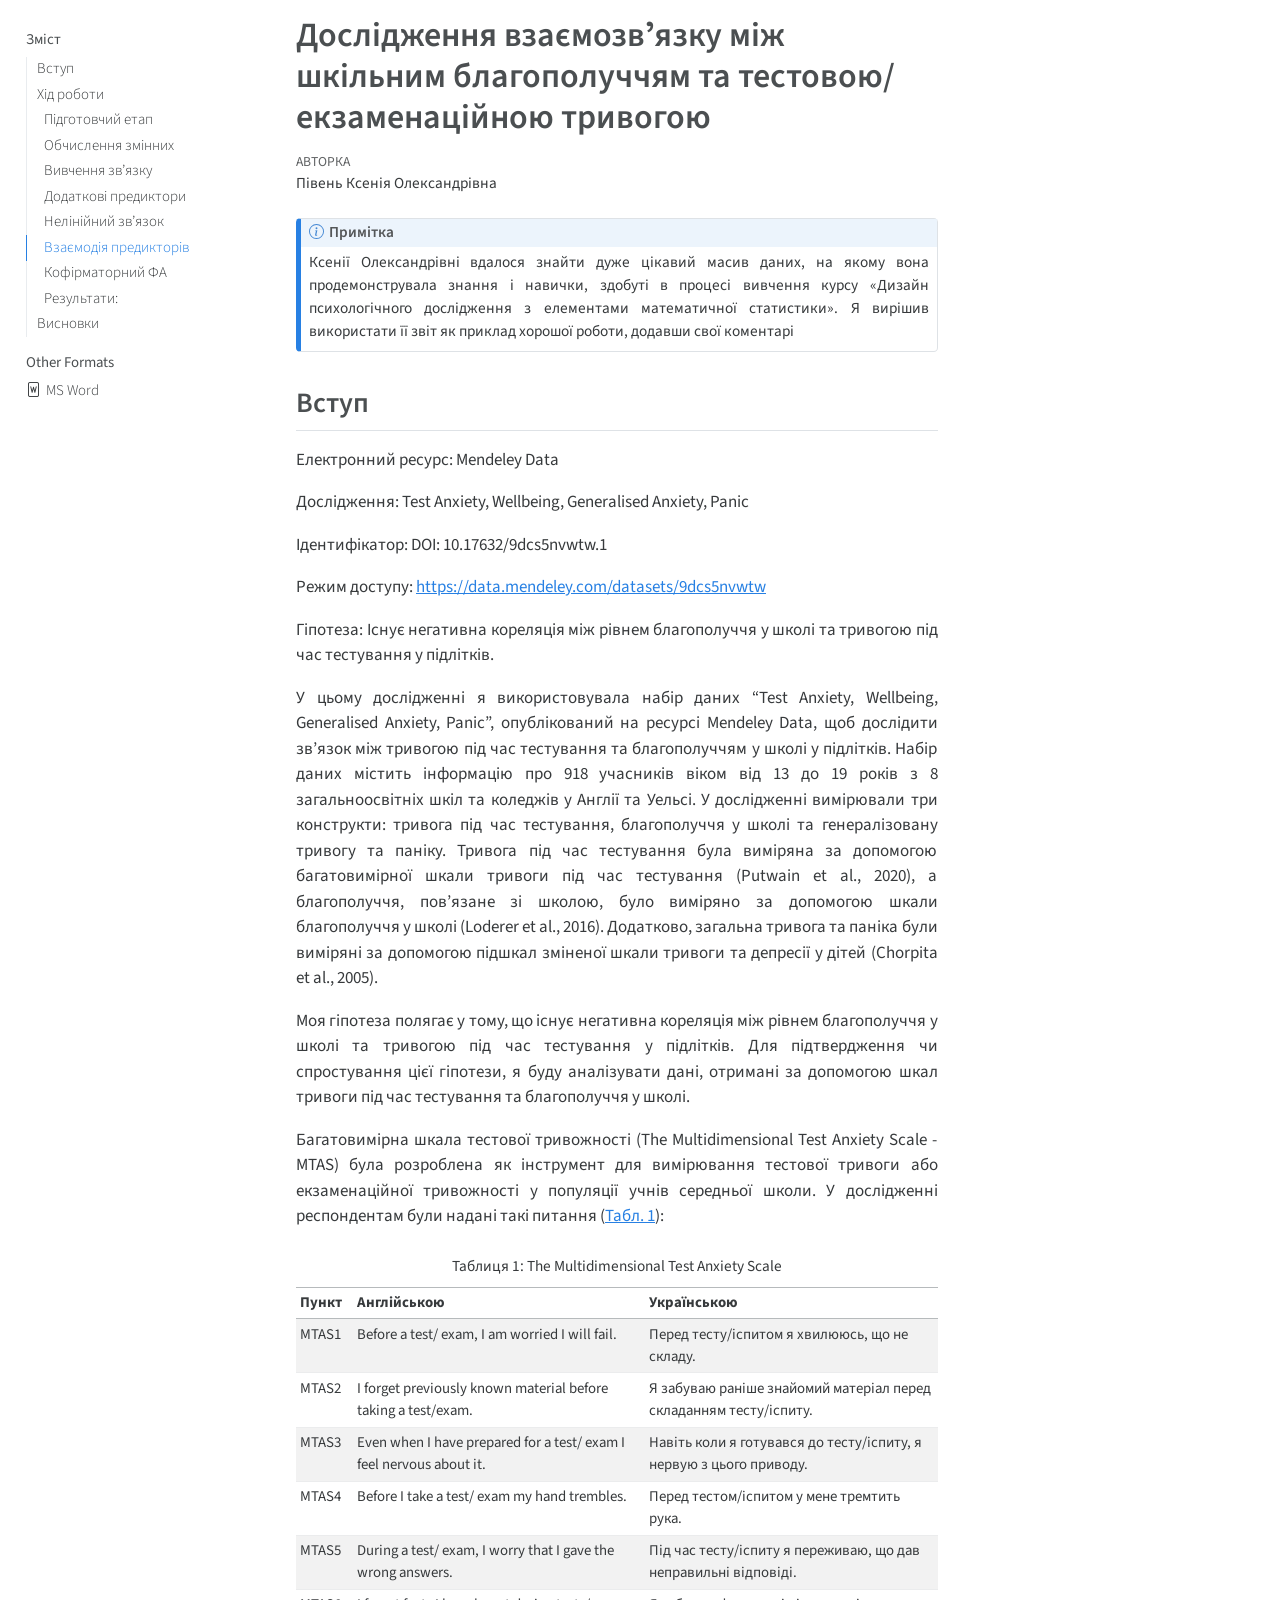
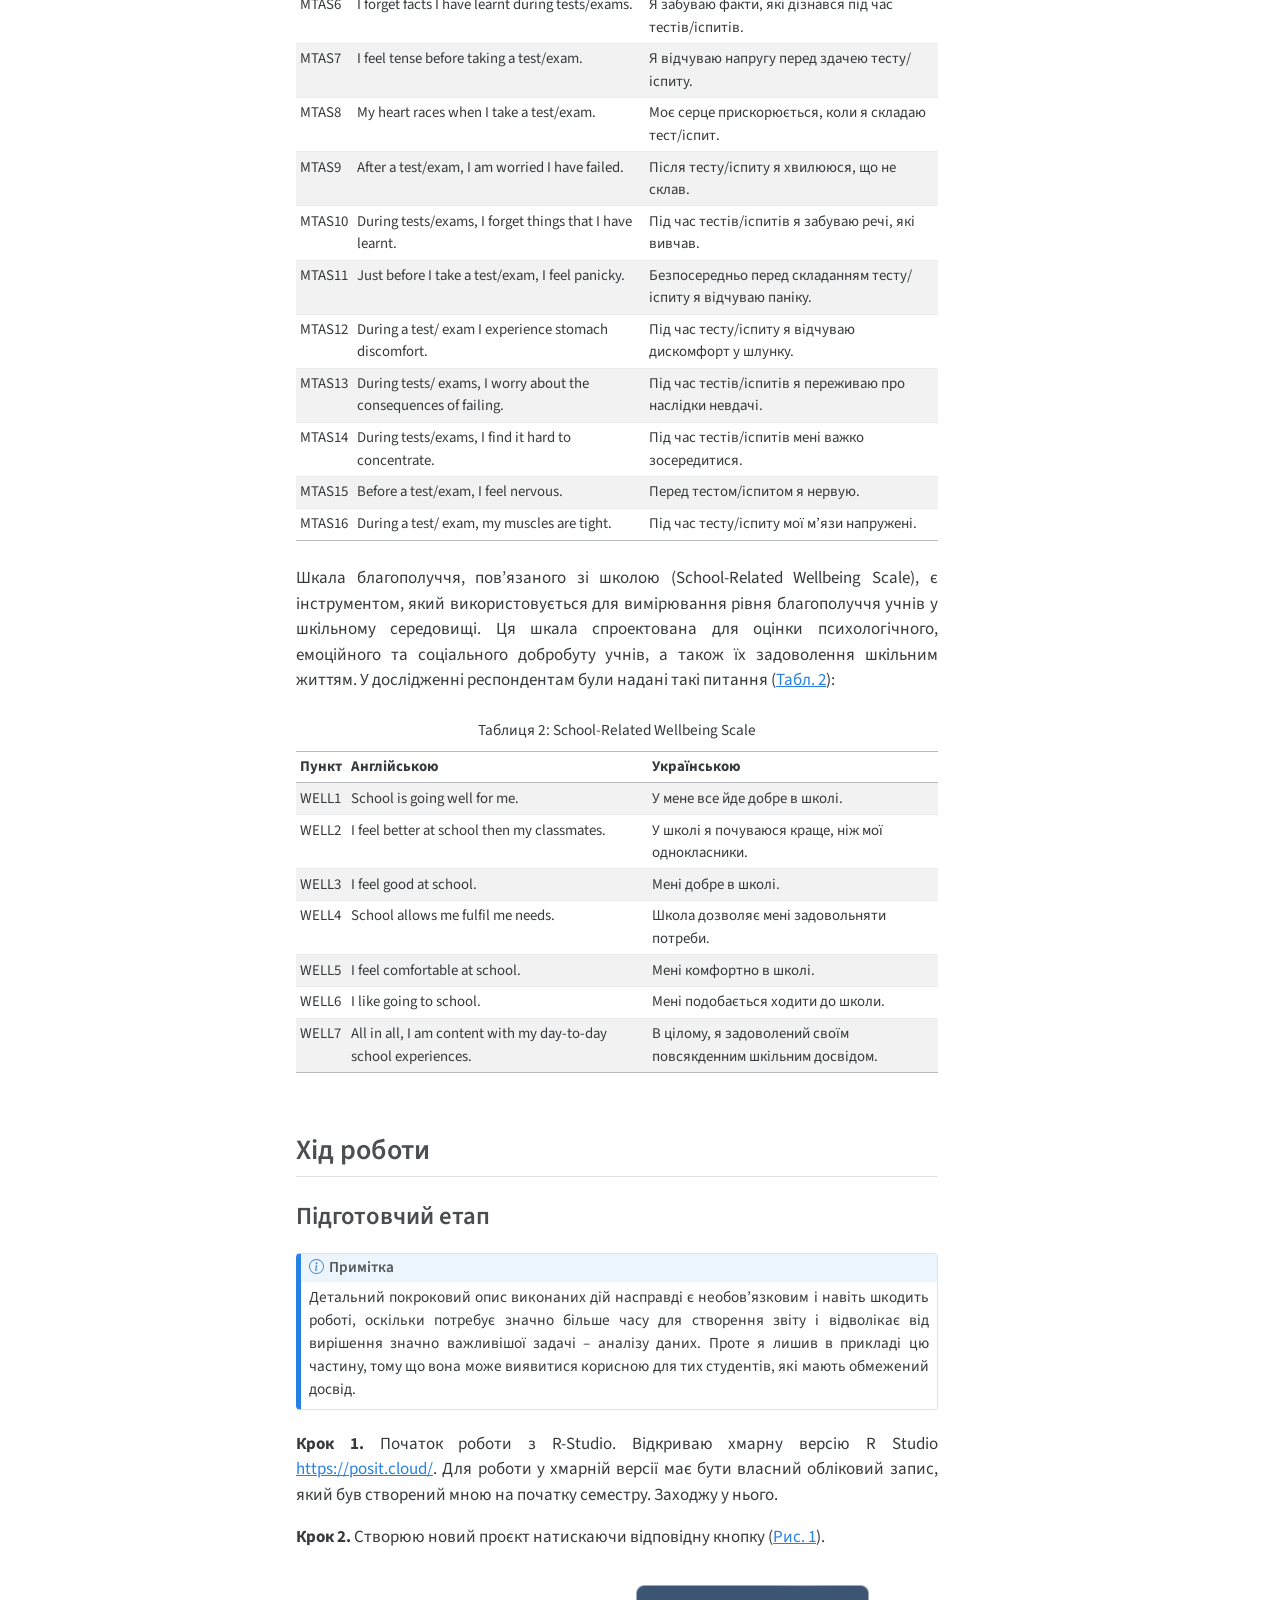
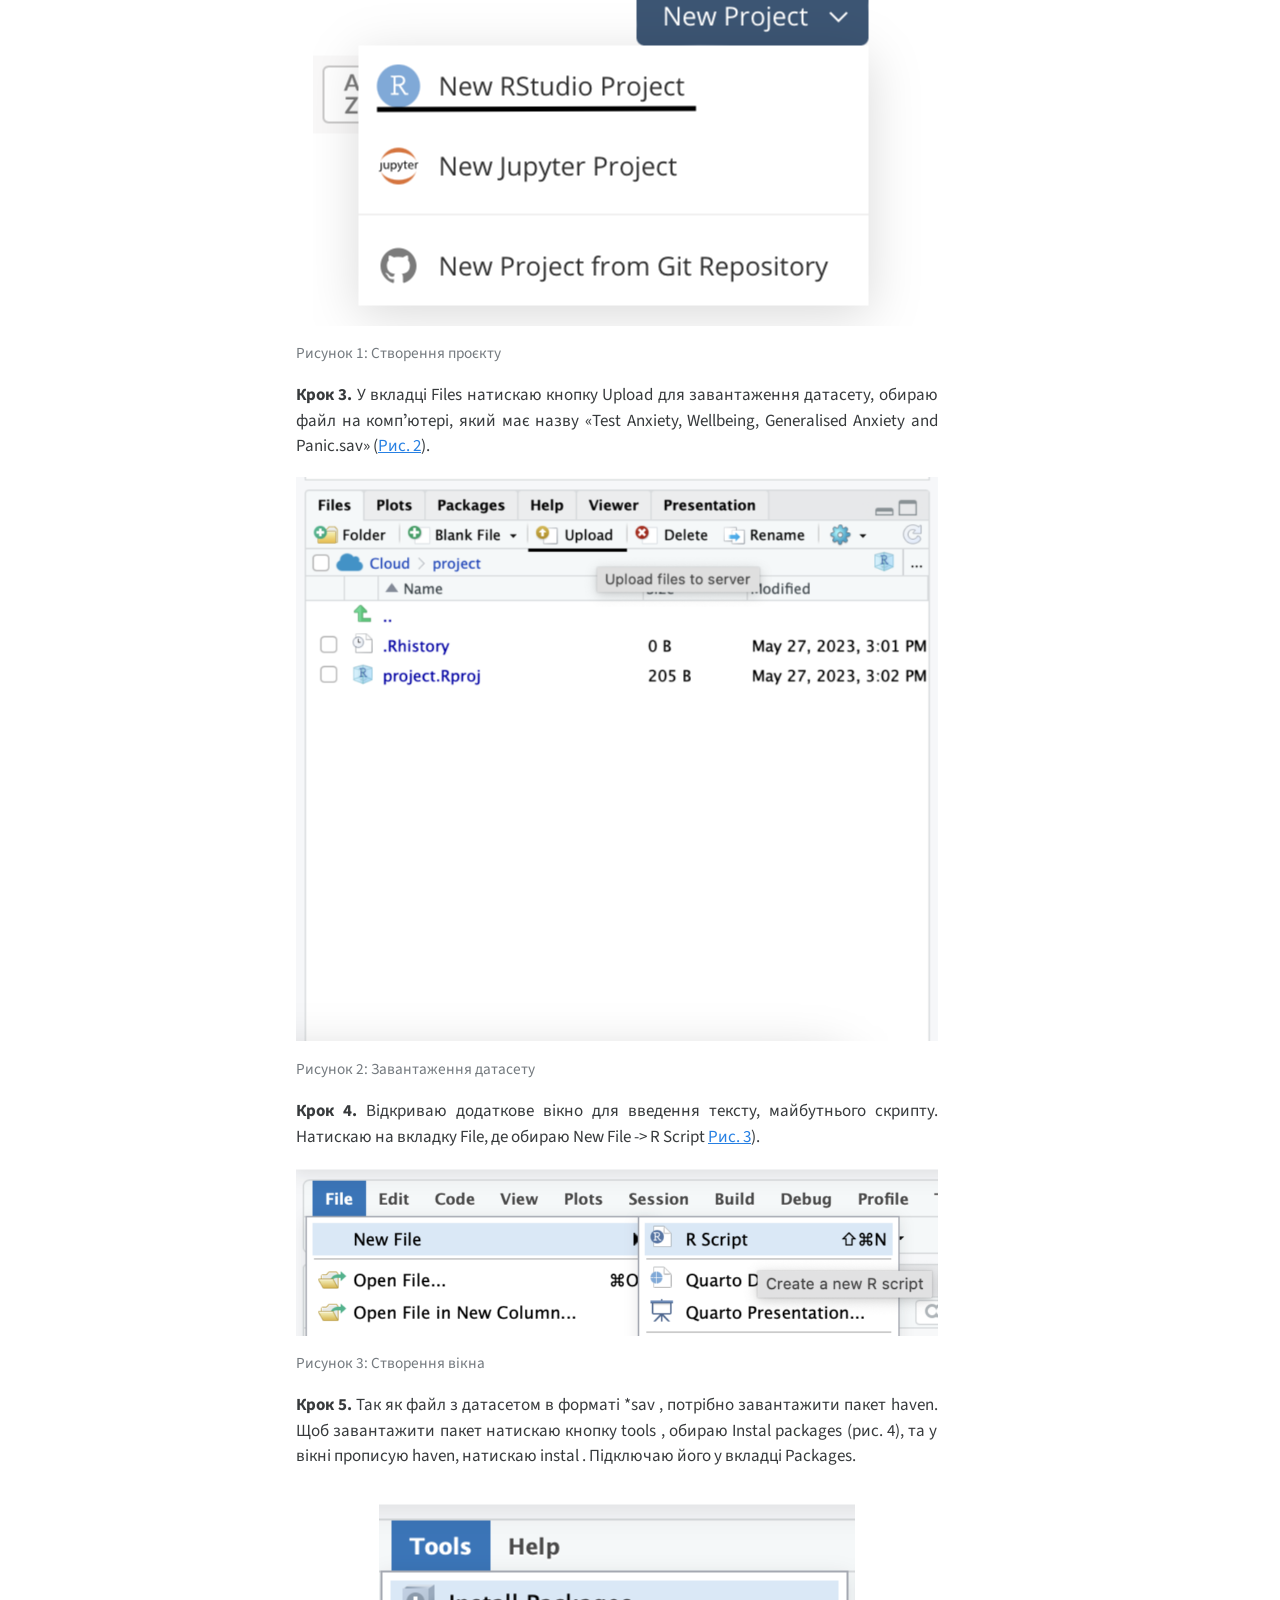
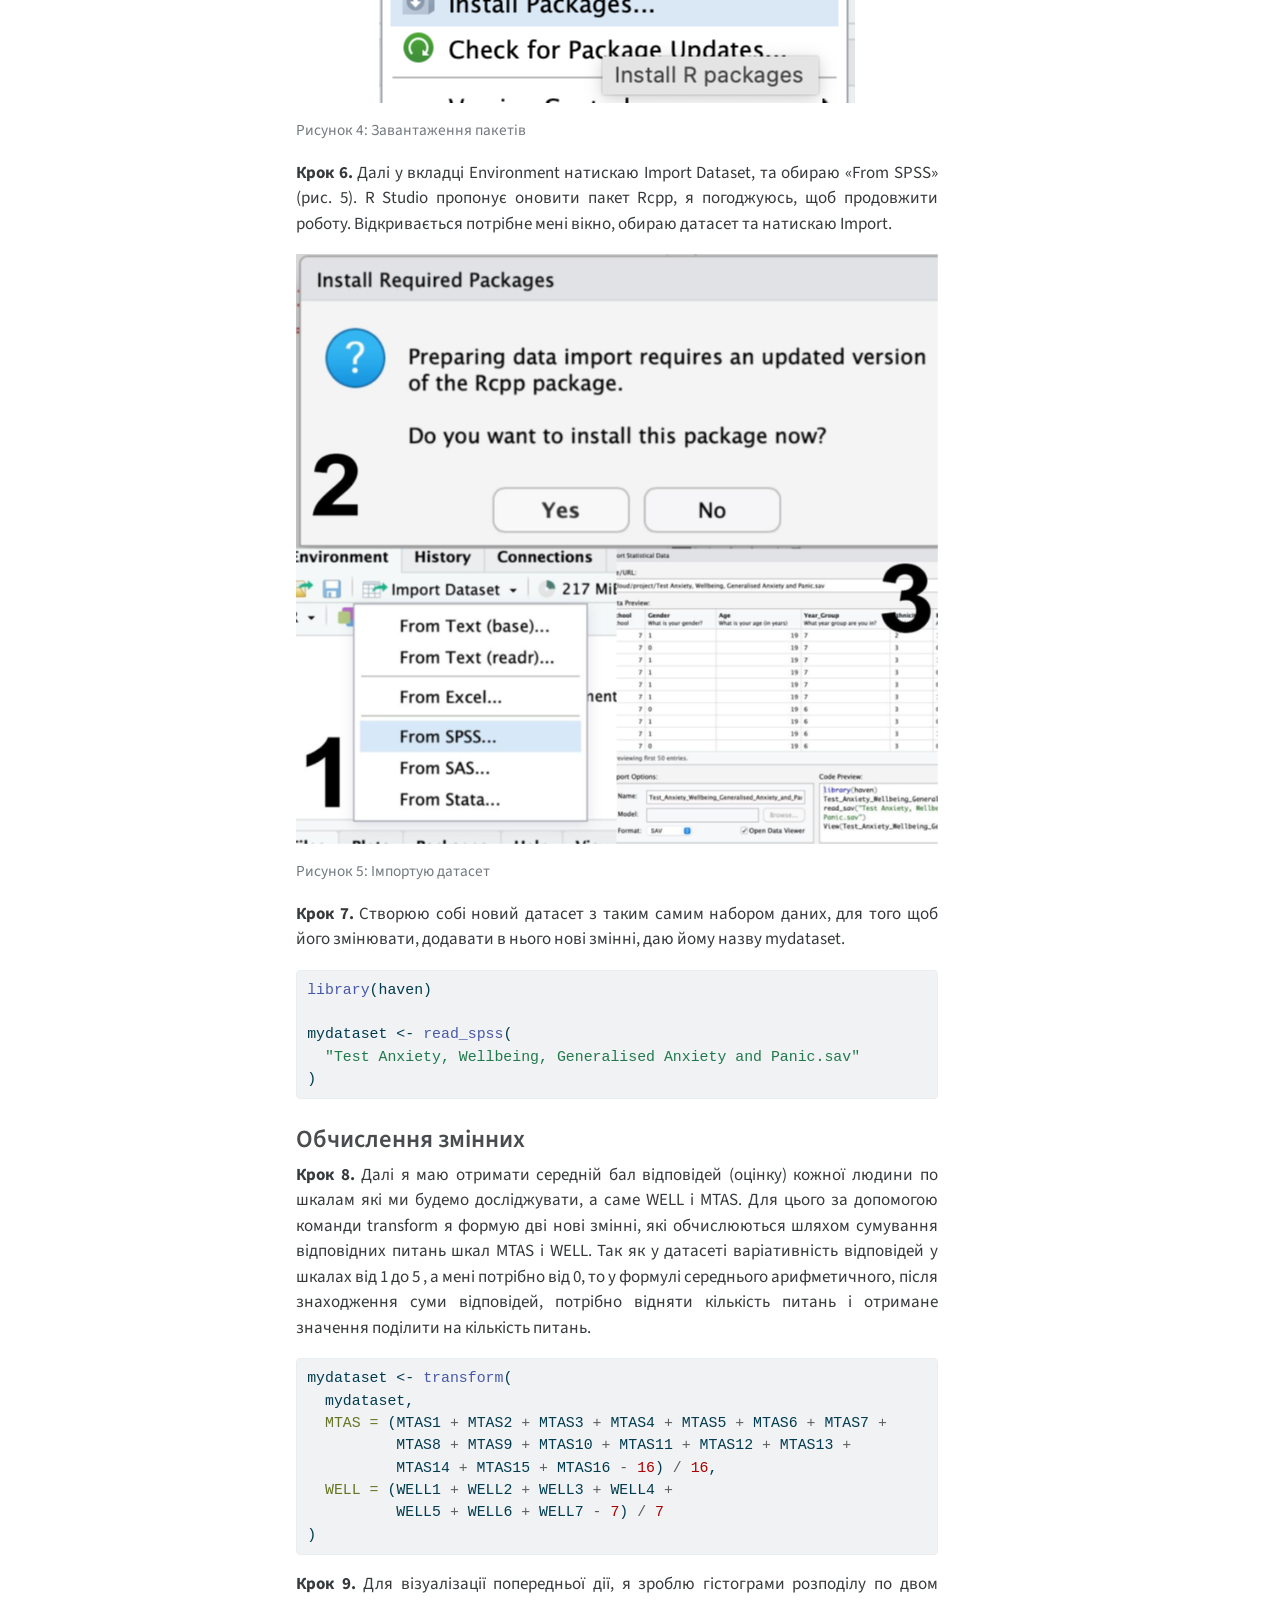
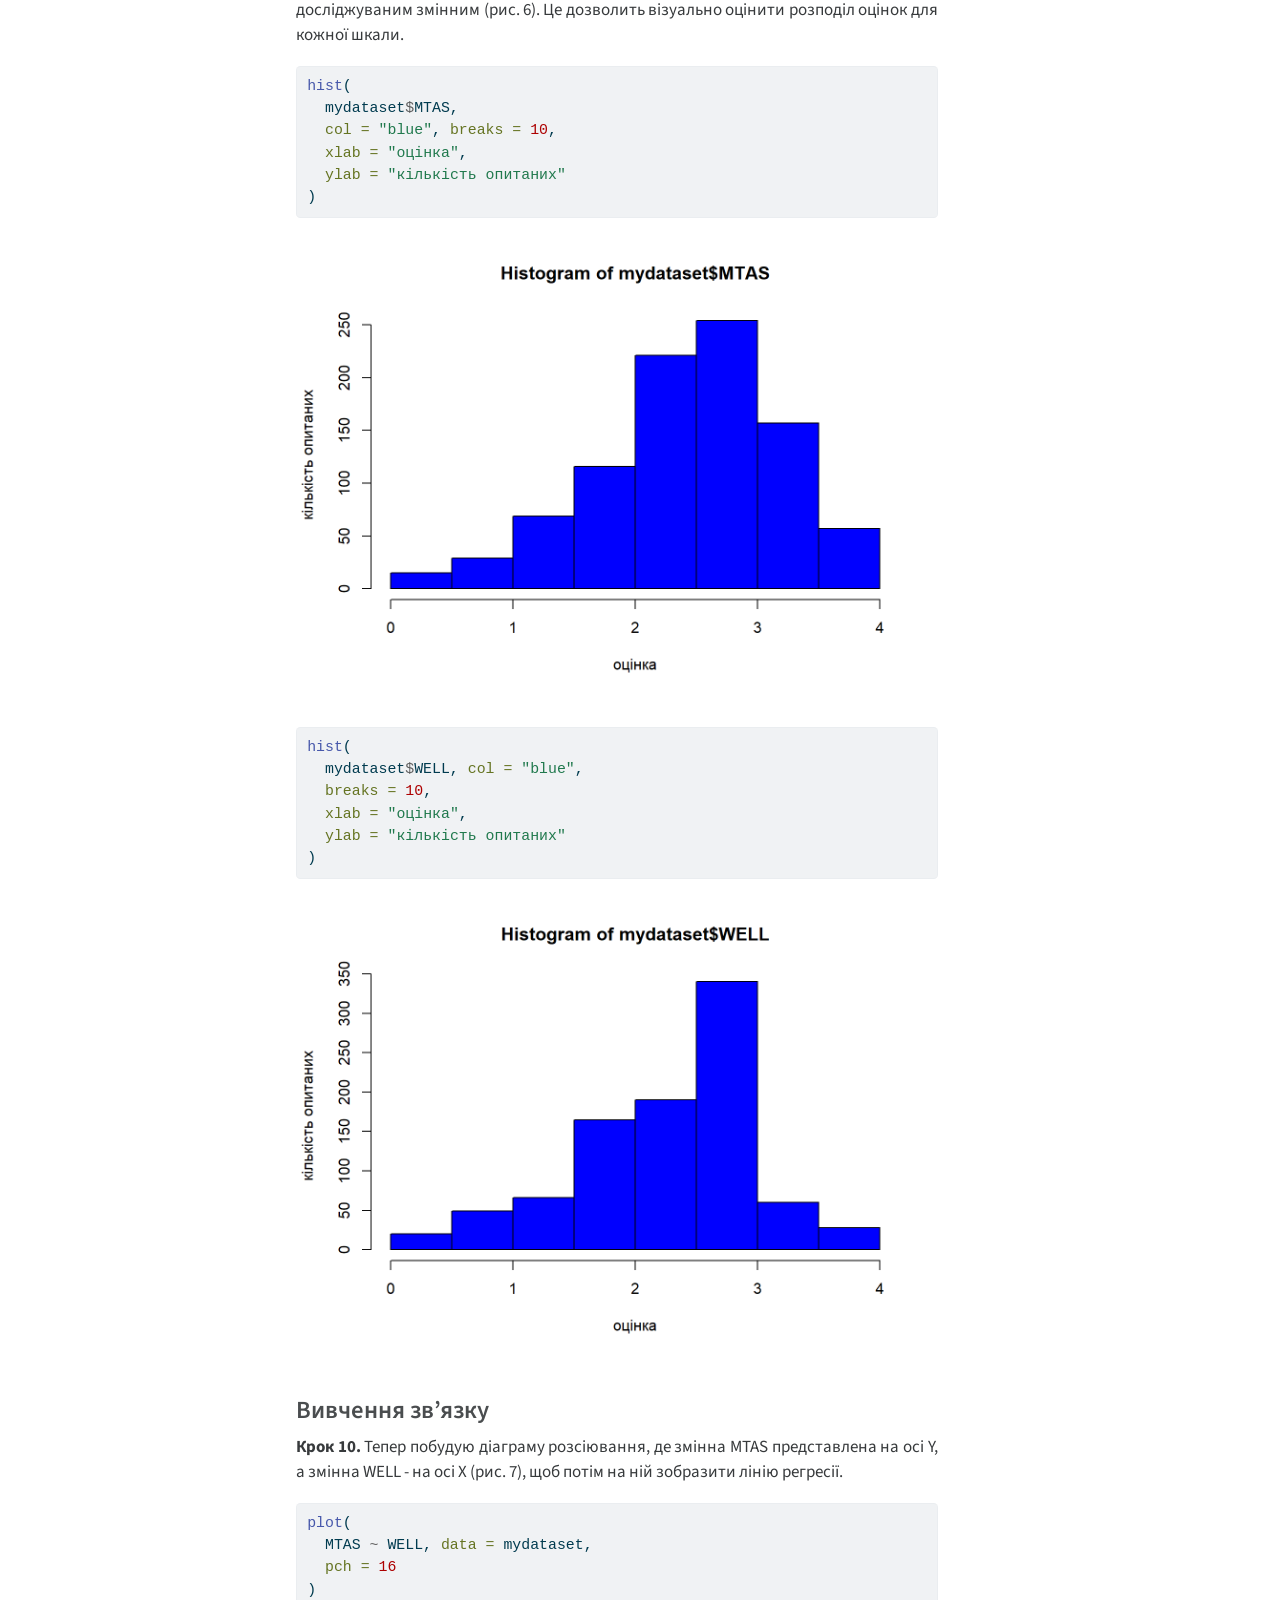
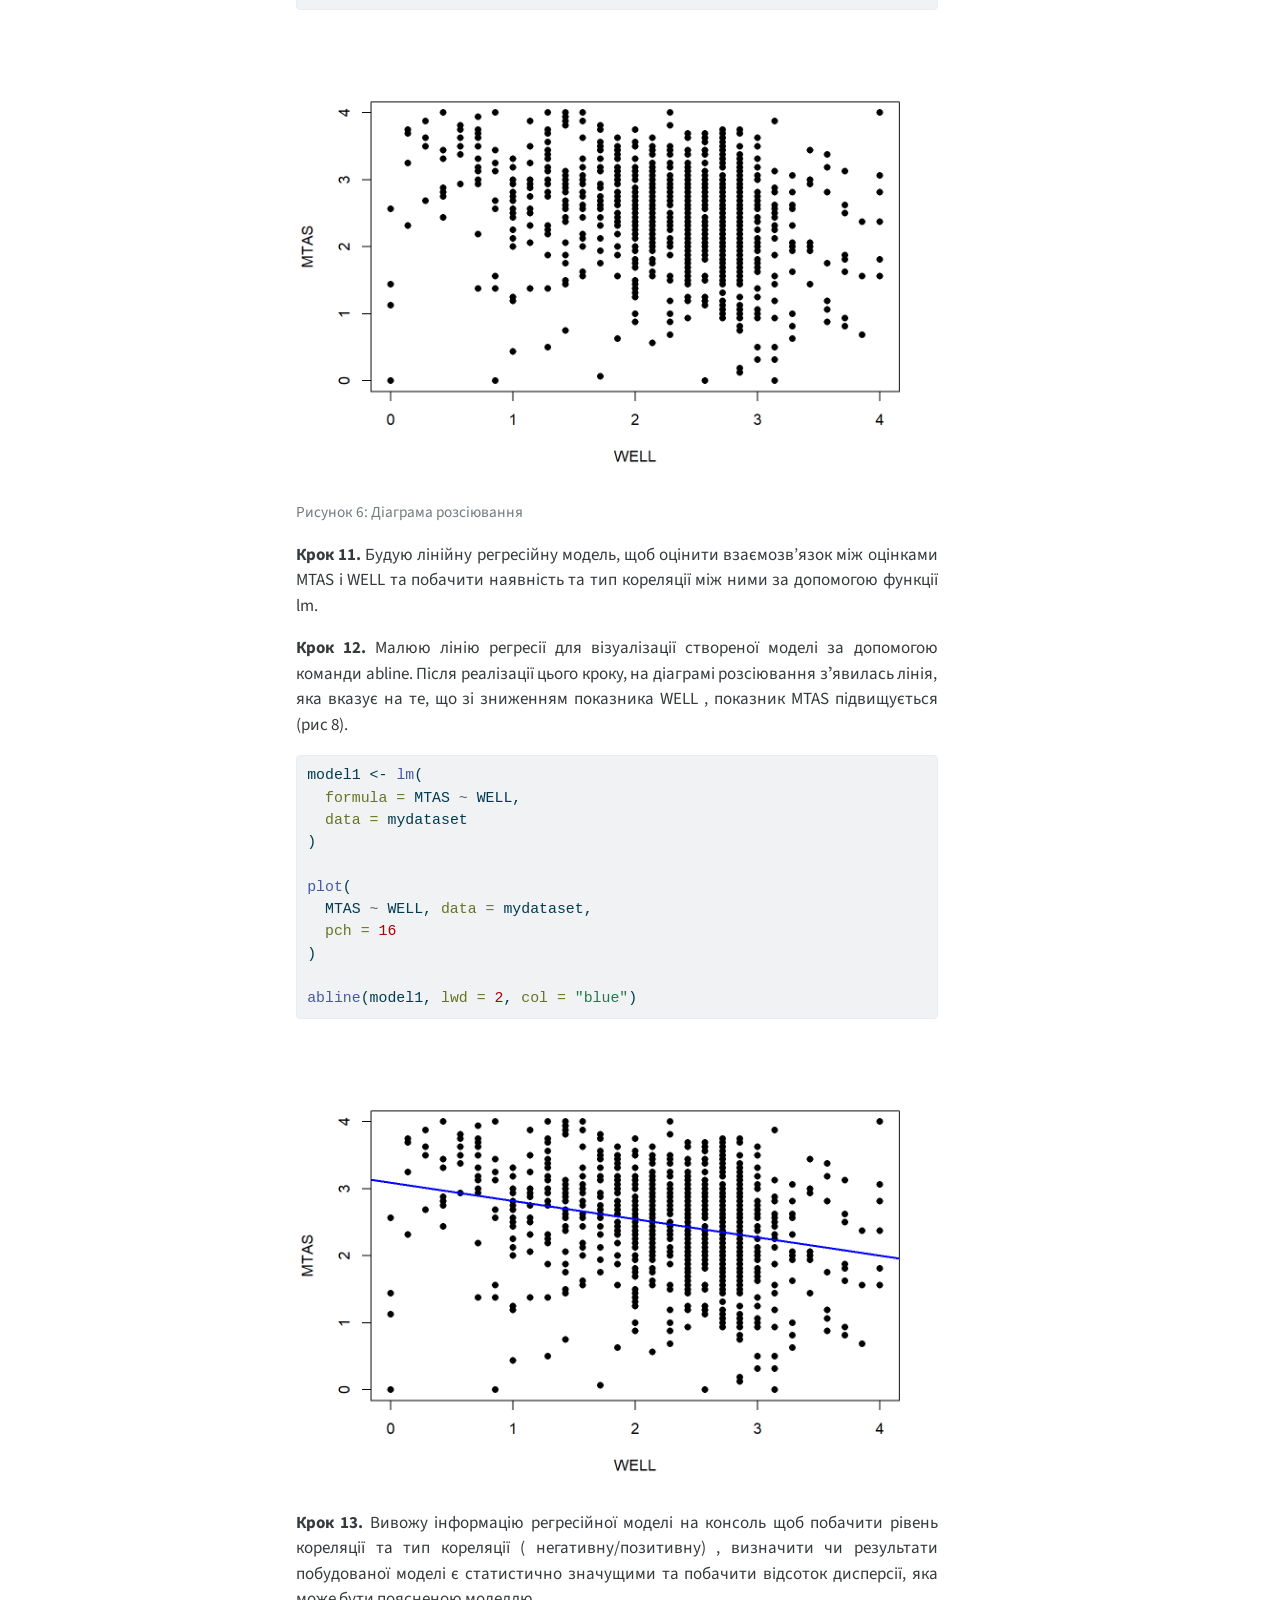
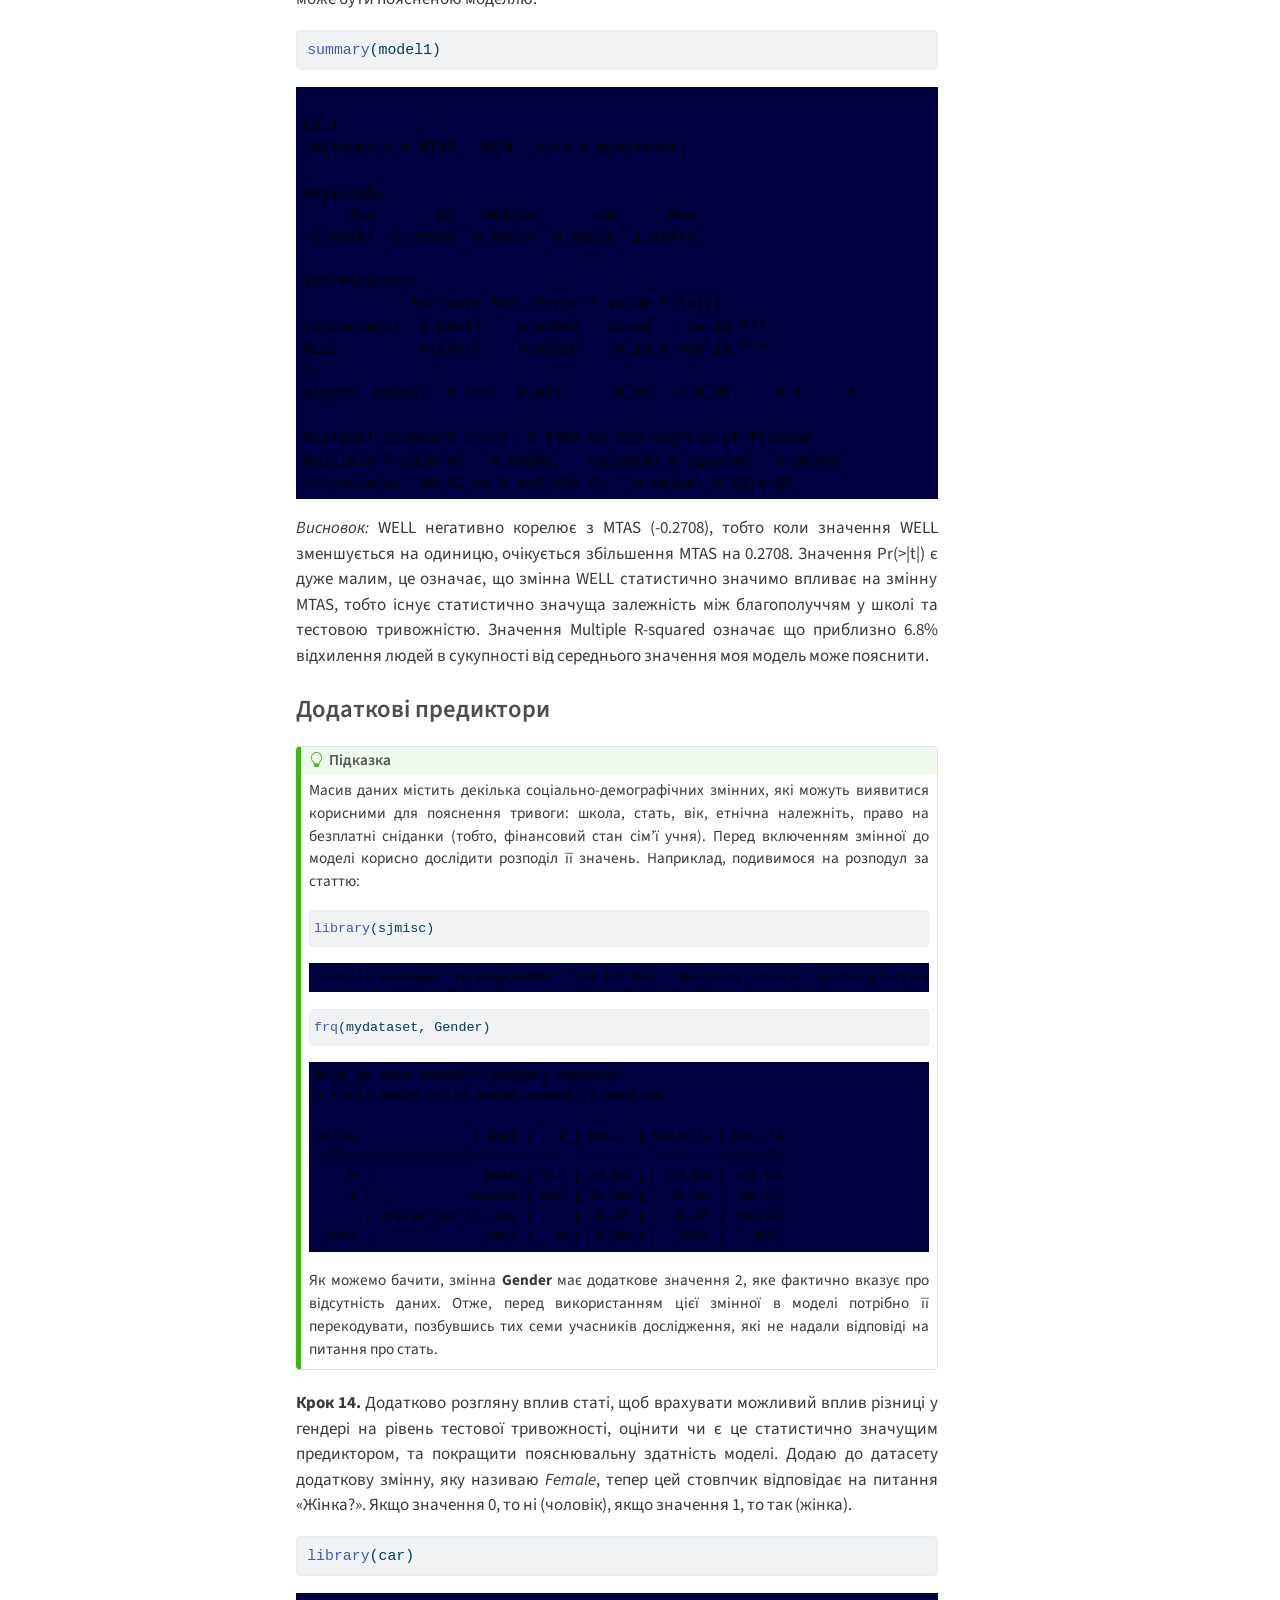
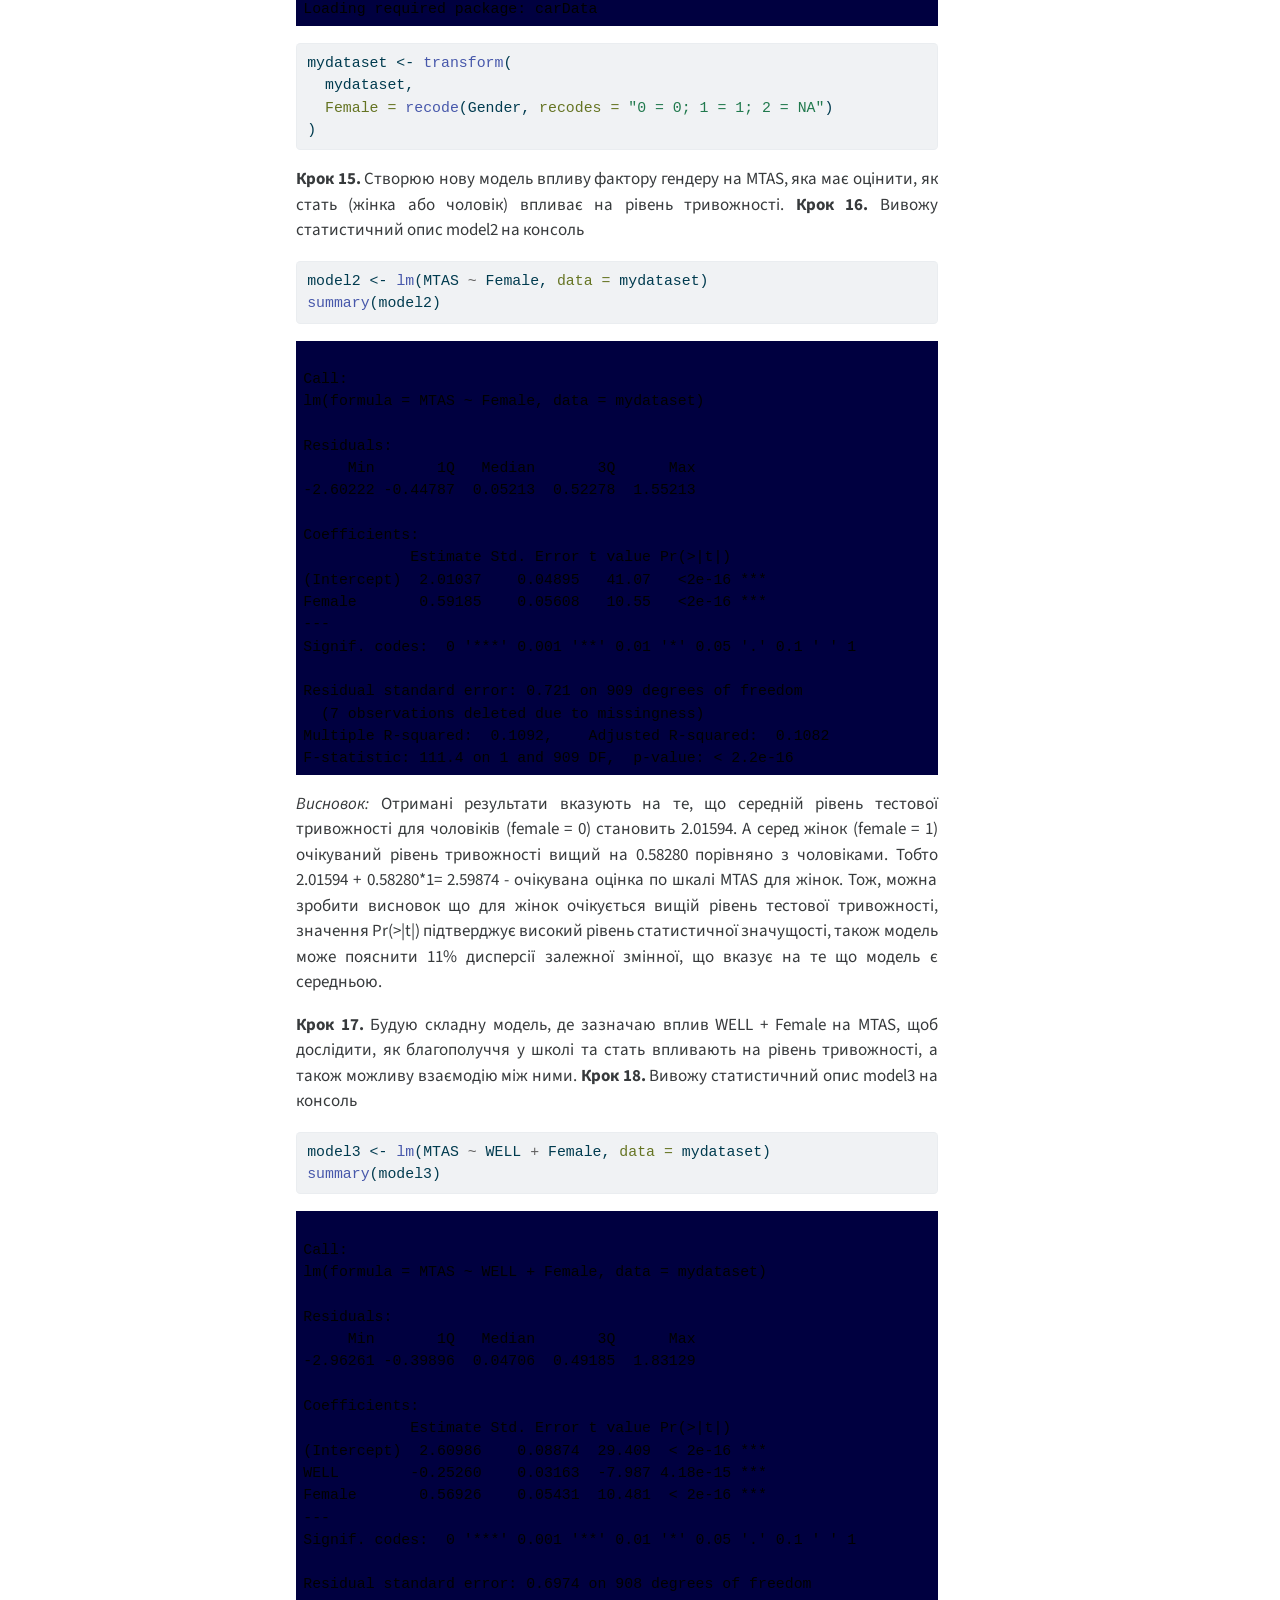
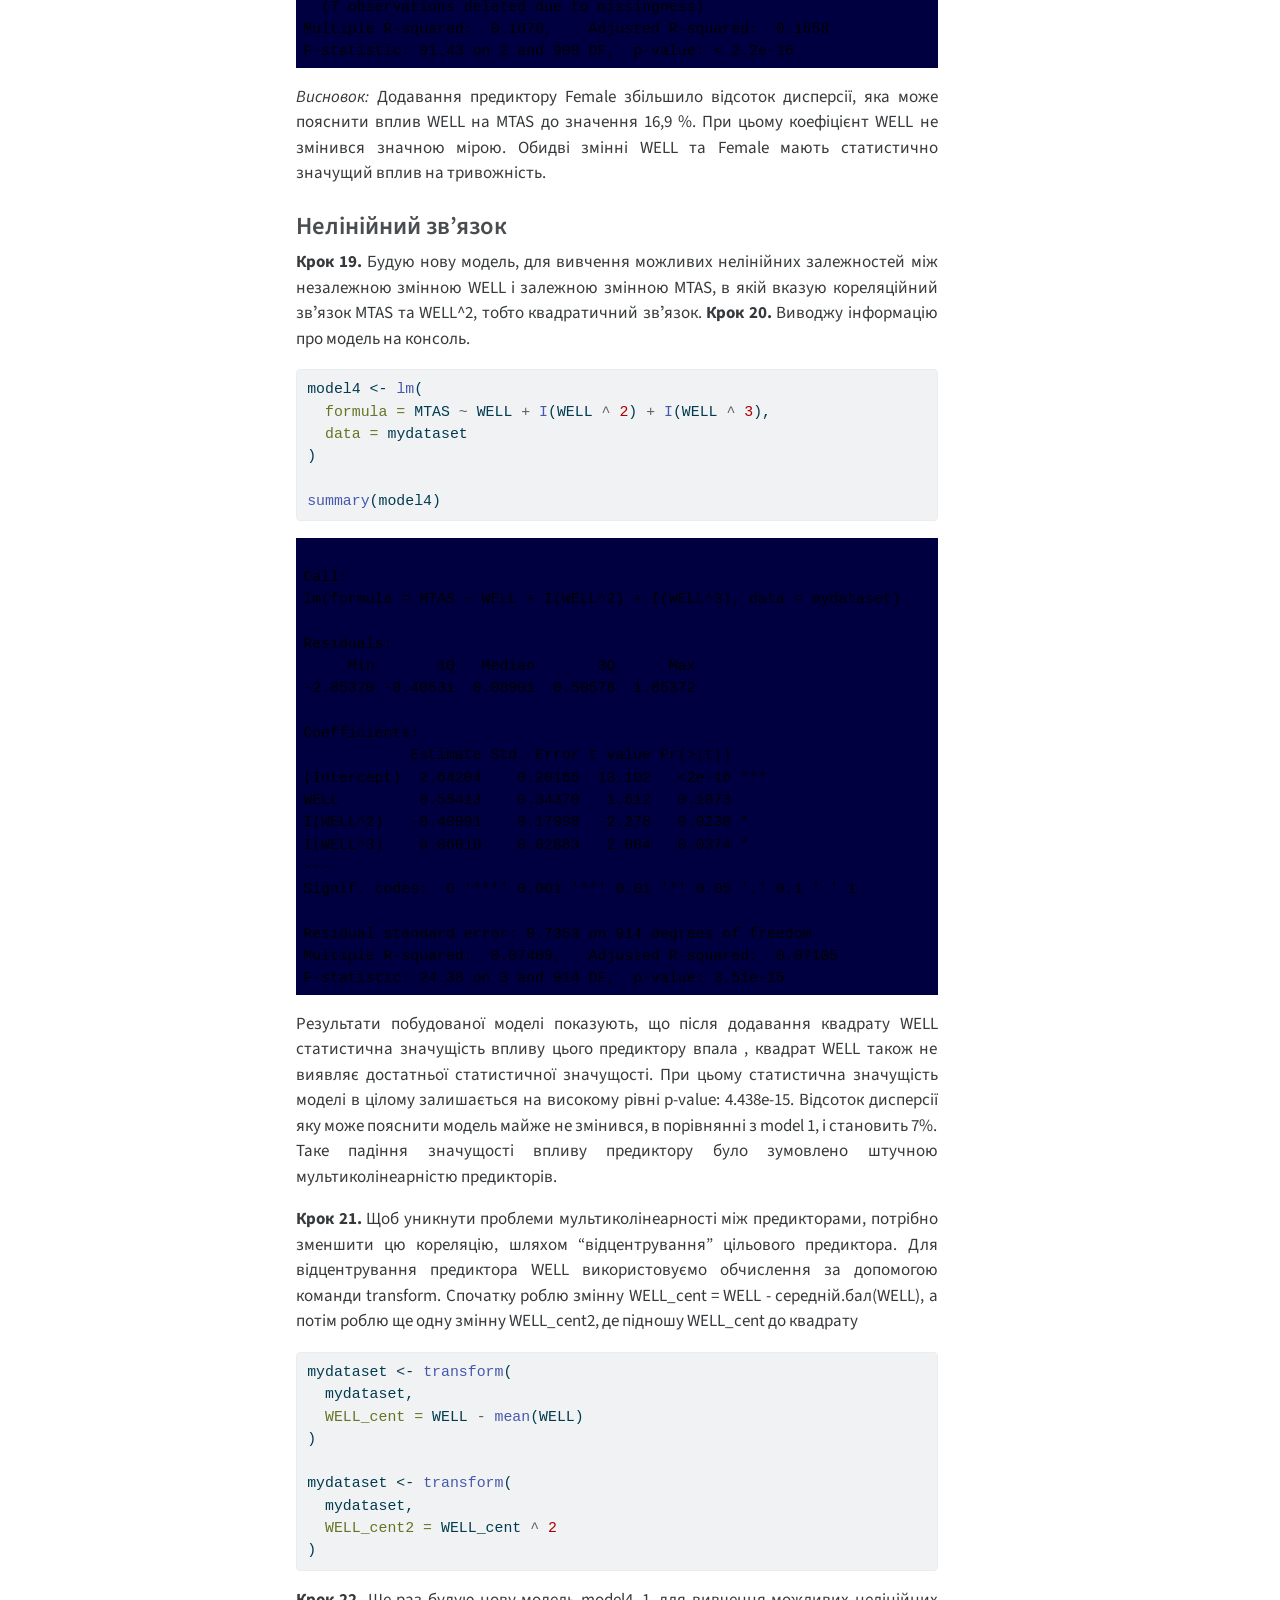
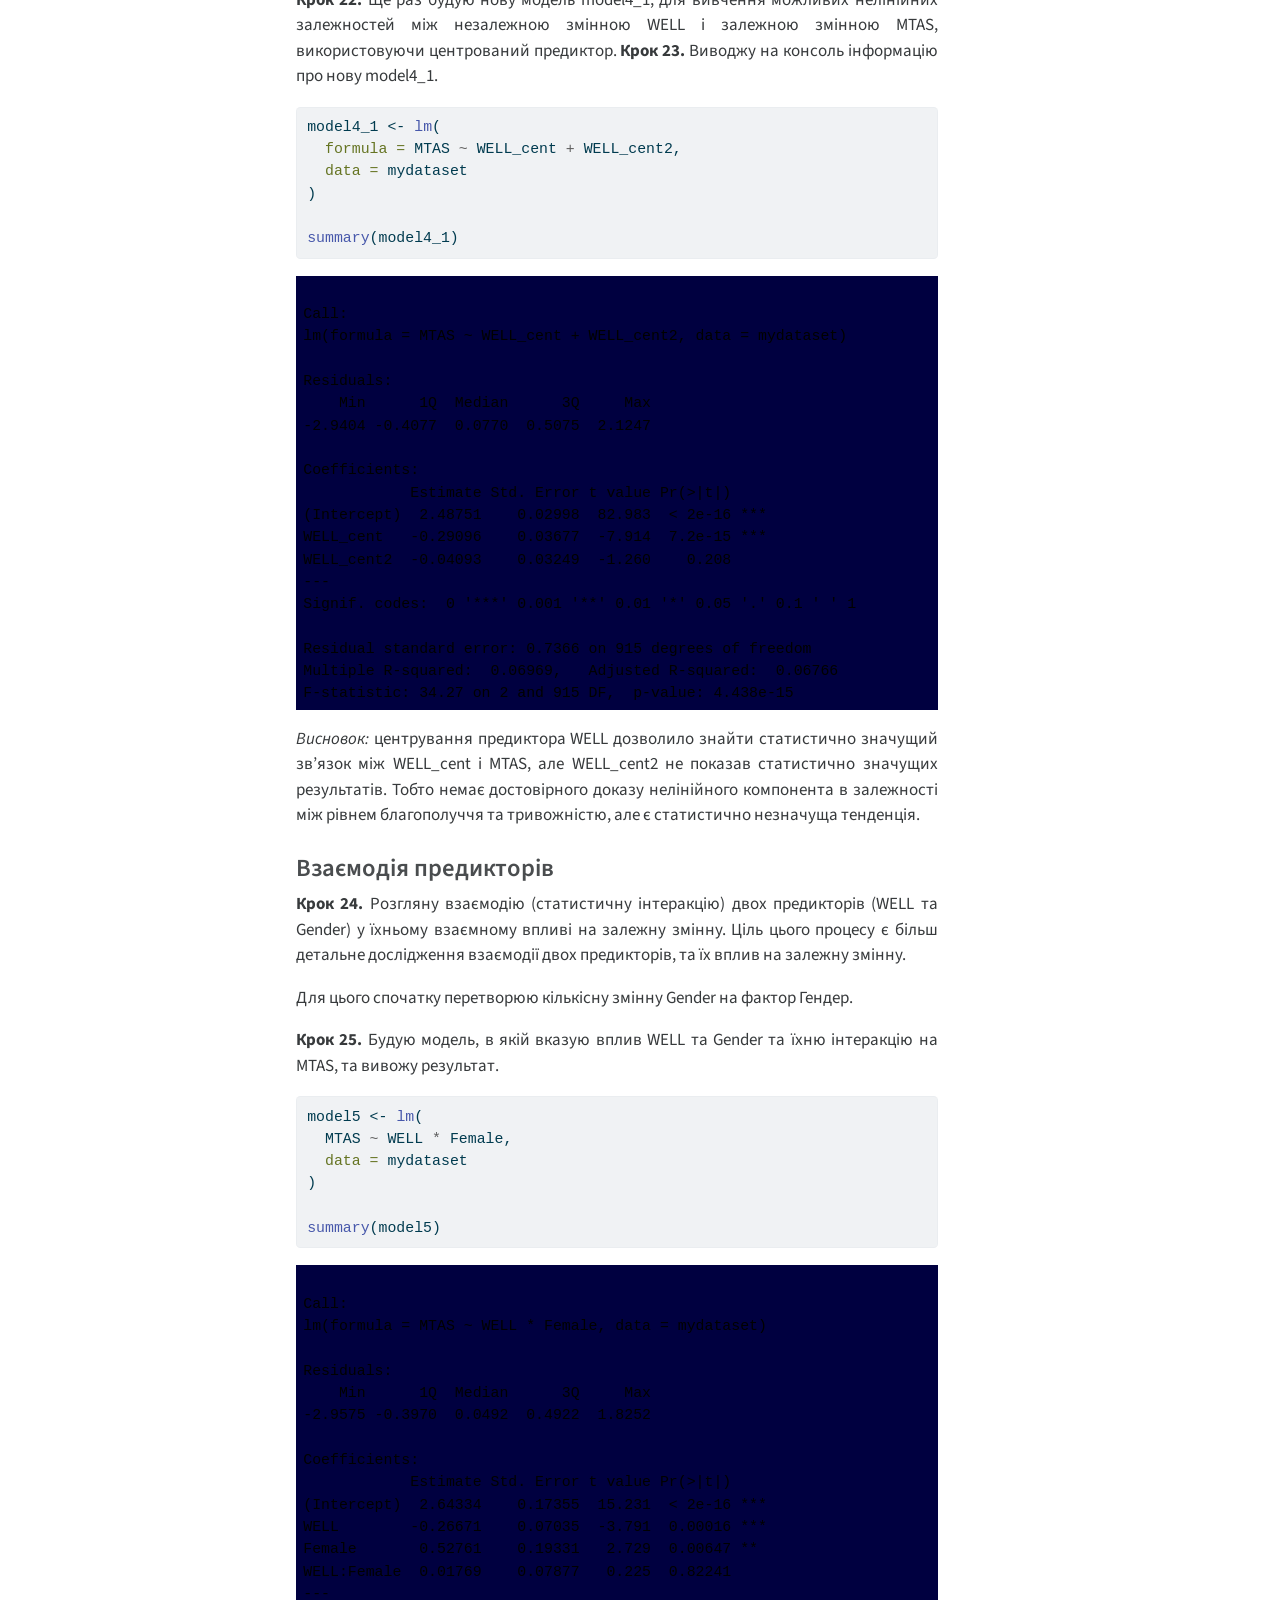
==== commit b6111e8d: "change theme cosmo" ====
--- a/index.html
+++ b/index.html
@@ -64,10 +64,10 @@
 <script src="report_files/libs/quarto-html/tippy.umd.min.js"></script>
 <script src="report_files/libs/quarto-html/anchor.min.js"></script>
 <link href="report_files/libs/quarto-html/tippy.css" rel="stylesheet">
-<link href="report_files/libs/quarto-html/quarto-syntax-highlighting-dark.css" rel="stylesheet" id="quarto-text-highlighting-styles">
+<link href="report_files/libs/quarto-html/quarto-syntax-highlighting.css" rel="stylesheet" id="quarto-text-highlighting-styles">
 <script src="report_files/libs/bootstrap/bootstrap.min.js"></script>
 <link href="report_files/libs/bootstrap/bootstrap-icons.css" rel="stylesheet">
-<link href="report_files/libs/bootstrap/bootstrap.min.css" rel="stylesheet" id="quarto-bootstrap" data-mode="dark">
+<link href="report_files/libs/bootstrap/bootstrap.min.css" rel="stylesheet" id="quarto-bootstrap" data-mode="light">
 
 
 <link rel="stylesheet" href="styles.css">
@@ -482,9 +482,11 @@
 <div class="callout-body-container callout-body">
 <p>Масив даних містить декілька соціально-демографічних змінних, які можуть виявитися корисними для пояснення тривоги: школа, стать, вік, етнічна належніть, право на безплатні сніданки (тобто, фінансовий стан сім’ї учня). Перед включенням змінної до моделі корисно дослідити розподіл її значень. Наприклад, подивимося на розподул за статтю:</p>
 <div class="cell">
-<div class="sourceCode cell-code" id="cb9"><pre class="sourceCode r code-with-copy"><code class="sourceCode r"><span id="cb9-1"><a href="#cb9-1" aria-hidden="true" tabindex="-1"></a><span class="fu">library</span>(sjmisc)</span>
-<span id="cb9-2"><a href="#cb9-2" aria-hidden="true" tabindex="-1"></a></span>
-<span id="cb9-3"><a href="#cb9-3" aria-hidden="true" tabindex="-1"></a><span class="fu">frq</span>(mydataset, Gender)</span></code><button title="Copy to Clipboard" class="code-copy-button"><i class="bi"></i></button></pre></div>
+<div class="sourceCode cell-code" id="cb9"><pre class="sourceCode r code-with-copy"><code class="sourceCode r"><span id="cb9-1"><a href="#cb9-1" aria-hidden="true" tabindex="-1"></a><span class="fu">library</span>(sjmisc)</span></code><button title="Copy to Clipboard" class="code-copy-button"><i class="bi"></i></button></pre></div>
+<div class="cell-output cell-output-stderr">
+<pre><code>Install package "strengejacke" from GitHub (`devtools::install_github("strengejacke/strengejacke")`) to load all sj-packages at once!</code></pre>
+</div>
+<div class="sourceCode cell-code" id="cb11"><pre class="sourceCode r code-with-copy"><code class="sourceCode r"><span id="cb11-1"><a href="#cb11-1" aria-hidden="true" tabindex="-1"></a><span class="fu">frq</span>(mydataset, Gender)</span></code><button title="Copy to Clipboard" class="code-copy-button"><i class="bi"></i></button></pre></div>
 <div class="cell-output cell-output-stdout">
 <pre><code>What is your gender? (Gender) &lt;numeric&gt; 
 # total N=918 valid N=918 mean=0.77 sd=0.44
@@ -502,19 +504,19 @@
 </div>
 <p><strong>Крок 14.</strong> Додатково розгляну вплив статі, щоб врахувати можливий вплив різниці у гендері на рівень тестової тривожності, оцінити чи є це статистично значущим предиктором, та покращити пояснювальну здатність моделі. Додаю до датасету додаткову змінну, яку називаю <em>Female</em>, тепер цей стовпчик відповідає на питання «Жінка?». Якщо значення 0, то ні (чоловік), якщо значення 1, то так (жінка).</p>
 <div class="cell">
-<div class="sourceCode cell-code" id="cb11"><pre class="sourceCode r code-with-copy"><code class="sourceCode r"><span id="cb11-1"><a href="#cb11-1" aria-hidden="true" tabindex="-1"></a><span class="fu">library</span>(car)</span></code><button title="Copy to Clipboard" class="code-copy-button"><i class="bi"></i></button></pre></div>
+<div class="sourceCode cell-code" id="cb13"><pre class="sourceCode r code-with-copy"><code class="sourceCode r"><span id="cb13-1"><a href="#cb13-1" aria-hidden="true" tabindex="-1"></a><span class="fu">library</span>(car)</span></code><button title="Copy to Clipboard" class="code-copy-button"><i class="bi"></i></button></pre></div>
 <div class="cell-output cell-output-stderr">
 <pre><code>Loading required package: carData</code></pre>
 </div>
-<div class="sourceCode cell-code" id="cb13"><pre class="sourceCode r code-with-copy"><code class="sourceCode r"><span id="cb13-1"><a href="#cb13-1" aria-hidden="true" tabindex="-1"></a>mydataset <span class="ot">&lt;-</span> <span class="fu">transform</span>(</span>
-<span id="cb13-2"><a href="#cb13-2" aria-hidden="true" tabindex="-1"></a>  mydataset,</span>
-<span id="cb13-3"><a href="#cb13-3" aria-hidden="true" tabindex="-1"></a>  <span class="at">Female =</span> <span class="fu">recode</span>(Gender, <span class="at">recodes =</span> <span class="st">"0 = 0; 1 = 1; 2 = NA"</span>)</span>
-<span id="cb13-4"><a href="#cb13-4" aria-hidden="true" tabindex="-1"></a>)</span></code><button title="Copy to Clipboard" class="code-copy-button"><i class="bi"></i></button></pre></div>
+<div class="sourceCode cell-code" id="cb15"><pre class="sourceCode r code-with-copy"><code class="sourceCode r"><span id="cb15-1"><a href="#cb15-1" aria-hidden="true" tabindex="-1"></a>mydataset <span class="ot">&lt;-</span> <span class="fu">transform</span>(</span>
+<span id="cb15-2"><a href="#cb15-2" aria-hidden="true" tabindex="-1"></a>  mydataset,</span>
+<span id="cb15-3"><a href="#cb15-3" aria-hidden="true" tabindex="-1"></a>  <span class="at">Female =</span> <span class="fu">recode</span>(Gender, <span class="at">recodes =</span> <span class="st">"0 = 0; 1 = 1; 2 = NA"</span>)</span>
+<span id="cb15-4"><a href="#cb15-4" aria-hidden="true" tabindex="-1"></a>)</span></code><button title="Copy to Clipboard" class="code-copy-button"><i class="bi"></i></button></pre></div>
 </div>
 <p><strong>Крок 15.</strong> Створюю нову модель впливу фактору гендеру на MTAS, яка має оцінити, як стать (жінка або чоловік) впливає на рівень тривожності. <strong>Крок 16.</strong> Вивожу статистичний опис model2 на консоль</p>
 <div class="cell">
-<div class="sourceCode cell-code" id="cb14"><pre class="sourceCode r code-with-copy"><code class="sourceCode r"><span id="cb14-1"><a href="#cb14-1" aria-hidden="true" tabindex="-1"></a>model2 <span class="ot">&lt;-</span> <span class="fu">lm</span>(MTAS <span class="sc">~</span> Female, <span class="at">data =</span> mydataset)</span>
-<span id="cb14-2"><a href="#cb14-2" aria-hidden="true" tabindex="-1"></a><span class="fu">summary</span>(model2)</span></code><button title="Copy to Clipboard" class="code-copy-button"><i class="bi"></i></button></pre></div>
+<div class="sourceCode cell-code" id="cb16"><pre class="sourceCode r code-with-copy"><code class="sourceCode r"><span id="cb16-1"><a href="#cb16-1" aria-hidden="true" tabindex="-1"></a>model2 <span class="ot">&lt;-</span> <span class="fu">lm</span>(MTAS <span class="sc">~</span> Female, <span class="at">data =</span> mydataset)</span>
+<span id="cb16-2"><a href="#cb16-2" aria-hidden="true" tabindex="-1"></a><span class="fu">summary</span>(model2)</span></code><button title="Copy to Clipboard" class="code-copy-button"><i class="bi"></i></button></pre></div>
 <div class="cell-output cell-output-stdout">
 <pre><code>
 Call:
@@ -540,8 +542,8 @@
 <p><em>Висновок:</em> Отримані результати вказують на те, що середній рівень тестової тривожності для чоловіків (female = 0) становить 2.01594. А серед жінок (female = 1) очікуваний рівень тривожності вищий на 0.58280 порівняно з чоловіками. Тобто 2.01594 + 0.58280*1= 2.59874 - очікувана оцінка по шкалі MTAS для жінок. Тож, можна зробити висновок що для жінок очікується вищій рівень тестової тривожності, значення Pr(&gt;|t|) підтверджує високий рівень статистичної значущості, також модель може пояснити 11% дисперсії залежної змінної, що вказує на те що модель є середньою.</p>
 <p><strong>Крок 17.</strong> Будую складну модель, де зазначаю вплив WELL + Female на MTAS, щоб дослідити, як благополуччя у школі та стать впливають на рівень тривожності, а також можливу взаємодію між ними. <strong>Крок 18.</strong> Вивожу статистичний опис model3 на консоль</p>
 <div class="cell">
-<div class="sourceCode cell-code" id="cb16"><pre class="sourceCode r code-with-copy"><code class="sourceCode r"><span id="cb16-1"><a href="#cb16-1" aria-hidden="true" tabindex="-1"></a>model3 <span class="ot">&lt;-</span> <span class="fu">lm</span>(MTAS <span class="sc">~</span> WELL <span class="sc">+</span> Female, <span class="at">data =</span> mydataset)</span>
-<span id="cb16-2"><a href="#cb16-2" aria-hidden="true" tabindex="-1"></a><span class="fu">summary</span>(model3)</span></code><button title="Copy to Clipboard" class="code-copy-button"><i class="bi"></i></button></pre></div>
+<div class="sourceCode cell-code" id="cb18"><pre class="sourceCode r code-with-copy"><code class="sourceCode r"><span id="cb18-1"><a href="#cb18-1" aria-hidden="true" tabindex="-1"></a>model3 <span class="ot">&lt;-</span> <span class="fu">lm</span>(MTAS <span class="sc">~</span> WELL <span class="sc">+</span> Female, <span class="at">data =</span> mydataset)</span>
+<span id="cb18-2"><a href="#cb18-2" aria-hidden="true" tabindex="-1"></a><span class="fu">summary</span>(model3)</span></code><button title="Copy to Clipboard" class="code-copy-button"><i class="bi"></i></button></pre></div>
 <div class="cell-output cell-output-stdout">
 <pre><code>
 Call:
@@ -571,12 +573,12 @@
 <h3 class="anchored" data-anchor-id="нелінійний-звязок">Нелінійний зв’язок</h3>
 <p><strong>Крок 19.</strong> Будую нову модель, для вивчення можливих нелінійних залежностей між незалежною змінною WELL і залежною змінною MTAS, в якій вказую кореляційний звʼязок MTAS та WELL^2, тобто квадратичний звʼязок. <strong>Крок 20.</strong> Виводжу інформацію про модель на консоль.</p>
 <div class="cell">
-<div class="sourceCode cell-code" id="cb18"><pre class="sourceCode r code-with-copy"><code class="sourceCode r"><span id="cb18-1"><a href="#cb18-1" aria-hidden="true" tabindex="-1"></a>model4 <span class="ot">&lt;-</span> <span class="fu">lm</span>(</span>
-<span id="cb18-2"><a href="#cb18-2" aria-hidden="true" tabindex="-1"></a>  <span class="at">formula =</span> MTAS <span class="sc">~</span> WELL <span class="sc">+</span> <span class="fu">I</span>(WELL <span class="sc">^</span> <span class="dv">2</span>) <span class="sc">+</span> <span class="fu">I</span>(WELL <span class="sc">^</span> <span class="dv">3</span>),</span>
-<span id="cb18-3"><a href="#cb18-3" aria-hidden="true" tabindex="-1"></a>  <span class="at">data =</span> mydataset</span>
-<span id="cb18-4"><a href="#cb18-4" aria-hidden="true" tabindex="-1"></a>)</span>
-<span id="cb18-5"><a href="#cb18-5" aria-hidden="true" tabindex="-1"></a></span>
-<span id="cb18-6"><a href="#cb18-6" aria-hidden="true" tabindex="-1"></a><span class="fu">summary</span>(model4)</span></code><button title="Copy to Clipboard" class="code-copy-button"><i class="bi"></i></button></pre></div>
+<div class="sourceCode cell-code" id="cb20"><pre class="sourceCode r code-with-copy"><code class="sourceCode r"><span id="cb20-1"><a href="#cb20-1" aria-hidden="true" tabindex="-1"></a>model4 <span class="ot">&lt;-</span> <span class="fu">lm</span>(</span>
+<span id="cb20-2"><a href="#cb20-2" aria-hidden="true" tabindex="-1"></a>  <span class="at">formula =</span> MTAS <span class="sc">~</span> WELL <span class="sc">+</span> <span class="fu">I</span>(WELL <span class="sc">^</span> <span class="dv">2</span>) <span class="sc">+</span> <span class="fu">I</span>(WELL <span class="sc">^</span> <span class="dv">3</span>),</span>
+<span id="cb20-3"><a href="#cb20-3" aria-hidden="true" tabindex="-1"></a>  <span class="at">data =</span> mydataset</span>
+<span id="cb20-4"><a href="#cb20-4" aria-hidden="true" tabindex="-1"></a>)</span>
+<span id="cb20-5"><a href="#cb20-5" aria-hidden="true" tabindex="-1"></a></span>
+<span id="cb20-6"><a href="#cb20-6" aria-hidden="true" tabindex="-1"></a><span class="fu">summary</span>(model4)</span></code><button title="Copy to Clipboard" class="code-copy-button"><i class="bi"></i></button></pre></div>
 <div class="cell-output cell-output-stdout">
 <pre><code>
 Call:
@@ -603,24 +605,24 @@
 <p>Результати побудованої моделі показують, що після додавання квадрату WELL статистична значущість впливу цього предиктору впала , квадрат WELL також не виявляє достатньої статистичної значущості. При цьому статистична значущість моделі в цілому залишається на високому рівні p-value: 4.438e-15. Відсоток дисперсії яку може пояснити модель майже не змінився, в порівнянні з model 1, і становить 7%. Таке падіння значущості впливу предиктору було зумовлено штучною мультиколінеарністю предикторів.</p>
 <p><strong>Крок 21.</strong> Щоб уникнути проблеми мультиколінеарності між предикторами, потрібно зменшити цю кореляцію, шляхом “відцентрування” цільового предиктора. Для відцентрування предиктора WELL використовуємо обчислення за допомогою команди transform. Спочатку роблю змінну WELL_cent = WELL - середній.бал(WELL), а потім роблю ще одну змінну WELL_cent2, де підношу WELL_cent до квадрату</p>
 <div class="cell">
-<div class="sourceCode cell-code" id="cb20"><pre class="sourceCode r code-with-copy"><code class="sourceCode r"><span id="cb20-1"><a href="#cb20-1" aria-hidden="true" tabindex="-1"></a>mydataset <span class="ot">&lt;-</span> <span class="fu">transform</span>(</span>
-<span id="cb20-2"><a href="#cb20-2" aria-hidden="true" tabindex="-1"></a>  mydataset,</span>
-<span id="cb20-3"><a href="#cb20-3" aria-hidden="true" tabindex="-1"></a>  <span class="at">WELL_cent =</span> WELL <span class="sc">-</span> <span class="fu">mean</span>(WELL)</span>
-<span id="cb20-4"><a href="#cb20-4" aria-hidden="true" tabindex="-1"></a>)</span>
-<span id="cb20-5"><a href="#cb20-5" aria-hidden="true" tabindex="-1"></a></span>
-<span id="cb20-6"><a href="#cb20-6" aria-hidden="true" tabindex="-1"></a>mydataset <span class="ot">&lt;-</span> <span class="fu">transform</span>(</span>
-<span id="cb20-7"><a href="#cb20-7" aria-hidden="true" tabindex="-1"></a>  mydataset,</span>
-<span id="cb20-8"><a href="#cb20-8" aria-hidden="true" tabindex="-1"></a>  <span class="at">WELL_cent2 =</span> WELL_cent <span class="sc">^</span> <span class="dv">2</span></span>
-<span id="cb20-9"><a href="#cb20-9" aria-hidden="true" tabindex="-1"></a>)</span></code><button title="Copy to Clipboard" class="code-copy-button"><i class="bi"></i></button></pre></div>
+<div class="sourceCode cell-code" id="cb22"><pre class="sourceCode r code-with-copy"><code class="sourceCode r"><span id="cb22-1"><a href="#cb22-1" aria-hidden="true" tabindex="-1"></a>mydataset <span class="ot">&lt;-</span> <span class="fu">transform</span>(</span>
+<span id="cb22-2"><a href="#cb22-2" aria-hidden="true" tabindex="-1"></a>  mydataset,</span>
+<span id="cb22-3"><a href="#cb22-3" aria-hidden="true" tabindex="-1"></a>  <span class="at">WELL_cent =</span> WELL <span class="sc">-</span> <span class="fu">mean</span>(WELL)</span>
+<span id="cb22-4"><a href="#cb22-4" aria-hidden="true" tabindex="-1"></a>)</span>
+<span id="cb22-5"><a href="#cb22-5" aria-hidden="true" tabindex="-1"></a></span>
+<span id="cb22-6"><a href="#cb22-6" aria-hidden="true" tabindex="-1"></a>mydataset <span class="ot">&lt;-</span> <span class="fu">transform</span>(</span>
+<span id="cb22-7"><a href="#cb22-7" aria-hidden="true" tabindex="-1"></a>  mydataset,</span>
+<span id="cb22-8"><a href="#cb22-8" aria-hidden="true" tabindex="-1"></a>  <span class="at">WELL_cent2 =</span> WELL_cent <span class="sc">^</span> <span class="dv">2</span></span>
+<span id="cb22-9"><a href="#cb22-9" aria-hidden="true" tabindex="-1"></a>)</span></code><button title="Copy to Clipboard" class="code-copy-button"><i class="bi"></i></button></pre></div>
 </div>
 <p><strong>Крок 22.</strong> Ще раз будую нову модель model4_1, для вивчення можливих нелінійних залежностей між незалежною змінною WELL і залежною змінною MTAS, використовуючи центрований предиктор. <strong>Крок 23.</strong> Виводжу на консоль інформацію про нову model4_1.</p>
 <div class="cell">
-<div class="sourceCode cell-code" id="cb21"><pre class="sourceCode r code-with-copy"><code class="sourceCode r"><span id="cb21-1"><a href="#cb21-1" aria-hidden="true" tabindex="-1"></a>model4_1 <span class="ot">&lt;-</span> <span class="fu">lm</span>(</span>
-<span id="cb21-2"><a href="#cb21-2" aria-hidden="true" tabindex="-1"></a>  <span class="at">formula =</span> MTAS <span class="sc">~</span> WELL_cent <span class="sc">+</span> WELL_cent2,</span>
-<span id="cb21-3"><a href="#cb21-3" aria-hidden="true" tabindex="-1"></a>  <span class="at">data =</span> mydataset</span>
-<span id="cb21-4"><a href="#cb21-4" aria-hidden="true" tabindex="-1"></a>)</span>
-<span id="cb21-5"><a href="#cb21-5" aria-hidden="true" tabindex="-1"></a></span>
-<span id="cb21-6"><a href="#cb21-6" aria-hidden="true" tabindex="-1"></a><span class="fu">summary</span>(model4_1)</span></code><button title="Copy to Clipboard" class="code-copy-button"><i class="bi"></i></button></pre></div>
+<div class="sourceCode cell-code" id="cb23"><pre class="sourceCode r code-with-copy"><code class="sourceCode r"><span id="cb23-1"><a href="#cb23-1" aria-hidden="true" tabindex="-1"></a>model4_1 <span class="ot">&lt;-</span> <span class="fu">lm</span>(</span>
+<span id="cb23-2"><a href="#cb23-2" aria-hidden="true" tabindex="-1"></a>  <span class="at">formula =</span> MTAS <span class="sc">~</span> WELL_cent <span class="sc">+</span> WELL_cent2,</span>
+<span id="cb23-3"><a href="#cb23-3" aria-hidden="true" tabindex="-1"></a>  <span class="at">data =</span> mydataset</span>
+<span id="cb23-4"><a href="#cb23-4" aria-hidden="true" tabindex="-1"></a>)</span>
+<span id="cb23-5"><a href="#cb23-5" aria-hidden="true" tabindex="-1"></a></span>
+<span id="cb23-6"><a href="#cb23-6" aria-hidden="true" tabindex="-1"></a><span class="fu">summary</span>(model4_1)</span></code><button title="Copy to Clipboard" class="code-copy-button"><i class="bi"></i></button></pre></div>
 <div class="cell-output cell-output-stdout">
 <pre><code>
 Call:
@@ -651,12 +653,12 @@
 <p>Для цього спочатку перетворюю кількісну змінну Gender на фактор Гендер.</p>
 <p><strong>Крок 25.</strong> Будую модель, в якій вказую вплив WELL та Gender та їхню інтеракцію на MTAS, та вивожу результат.</p>
 <div class="cell">
-<div class="sourceCode cell-code" id="cb23"><pre class="sourceCode r code-with-copy"><code class="sourceCode r"><span id="cb23-1"><a href="#cb23-1" aria-hidden="true" tabindex="-1"></a>model5 <span class="ot">&lt;-</span> <span class="fu">lm</span>(</span>
-<span id="cb23-2"><a href="#cb23-2" aria-hidden="true" tabindex="-1"></a>  MTAS <span class="sc">~</span> WELL <span class="sc">*</span> Female,</span>
-<span id="cb23-3"><a href="#cb23-3" aria-hidden="true" tabindex="-1"></a>  <span class="at">data =</span> mydataset</span>
-<span id="cb23-4"><a href="#cb23-4" aria-hidden="true" tabindex="-1"></a>)</span>
-<span id="cb23-5"><a href="#cb23-5" aria-hidden="true" tabindex="-1"></a></span>
-<span id="cb23-6"><a href="#cb23-6" aria-hidden="true" tabindex="-1"></a><span class="fu">summary</span>(model5)</span></code><button title="Copy to Clipboard" class="code-copy-button"><i class="bi"></i></button></pre></div>
+<div class="sourceCode cell-code" id="cb25"><pre class="sourceCode r code-with-copy"><code class="sourceCode r"><span id="cb25-1"><a href="#cb25-1" aria-hidden="true" tabindex="-1"></a>model5 <span class="ot">&lt;-</span> <span class="fu">lm</span>(</span>
+<span id="cb25-2"><a href="#cb25-2" aria-hidden="true" tabindex="-1"></a>  MTAS <span class="sc">~</span> WELL <span class="sc">*</span> Female,</span>
+<span id="cb25-3"><a href="#cb25-3" aria-hidden="true" tabindex="-1"></a>  <span class="at">data =</span> mydataset</span>
+<span id="cb25-4"><a href="#cb25-4" aria-hidden="true" tabindex="-1"></a>)</span>
+<span id="cb25-5"><a href="#cb25-5" aria-hidden="true" tabindex="-1"></a></span>
+<span id="cb25-6"><a href="#cb25-6" aria-hidden="true" tabindex="-1"></a><span class="fu">summary</span>(model5)</span></code><button title="Copy to Clipboard" class="code-copy-button"><i class="bi"></i></button></pre></div>
 <div class="cell-output cell-output-stdout">
 <pre><code>
 Call:
@@ -688,24 +690,24 @@
 <p><strong>Крок 27.</strong> Початок конфірматорного аналізу для двох конструктів WELL та MTAS. Це допоможе дізнатись про якість проведення дослідження та можливі коварації між змінними(питаннями) в конструкті. Для початку роботи завантажую та підключаю пакет lavaan через кнопку tools.</p>
 <p><strong>Крок 28.</strong> Створюю структурну модель WELL. В структурній моделі зазначаю фактор та змінні якими він пояснюється.</p>
 <div class="cell">
-<div class="sourceCode cell-code" id="cb25"><pre class="sourceCode r code-with-copy"><code class="sourceCode r"><span id="cb25-1"><a href="#cb25-1" aria-hidden="true" tabindex="-1"></a>model6f <span class="ot">&lt;-</span> <span class="st">"factorWELL =~ WELL1 + WELL2 + WELL3 + WELL4 + WELL5 + WELL6 + WELL7"</span></span></code><button title="Copy to Clipboard" class="code-copy-button"><i class="bi"></i></button></pre></div>
+<div class="sourceCode cell-code" id="cb27"><pre class="sourceCode r code-with-copy"><code class="sourceCode r"><span id="cb27-1"><a href="#cb27-1" aria-hidden="true" tabindex="-1"></a>model6f <span class="ot">&lt;-</span> <span class="st">"factorWELL =~ WELL1 + WELL2 + WELL3 + WELL4 + WELL5 + WELL6 + WELL7"</span></span></code><button title="Copy to Clipboard" class="code-copy-button"><i class="bi"></i></button></pre></div>
 </div>
 <p><strong>Крок 29.</strong> Провожу конфірматорний факторний аналіз для цієї структурної моделі. <strong>Крок 30.</strong> Вивожу головні результати моделі на консоль. При цьому розширяю виведену інформацію включивши в неї fit.measures = TRUE - додасть оцінки якості моделі, rsq = TRUE - значення Rквадрат.</p>
 <div class="cell">
-<div class="sourceCode cell-code" id="cb26"><pre class="sourceCode r code-with-copy"><code class="sourceCode r"><span id="cb26-1"><a href="#cb26-1" aria-hidden="true" tabindex="-1"></a><span class="fu">library</span>(lavaan)</span></code><button title="Copy to Clipboard" class="code-copy-button"><i class="bi"></i></button></pre></div>
+<div class="sourceCode cell-code" id="cb28"><pre class="sourceCode r code-with-copy"><code class="sourceCode r"><span id="cb28-1"><a href="#cb28-1" aria-hidden="true" tabindex="-1"></a><span class="fu">library</span>(lavaan)</span></code><button title="Copy to Clipboard" class="code-copy-button"><i class="bi"></i></button></pre></div>
 <div class="cell-output cell-output-stderr">
 <pre><code>This is lavaan 0.6-15
 lavaan is FREE software! Please report any bugs.</code></pre>
 </div>
-<div class="sourceCode cell-code" id="cb28"><pre class="sourceCode r code-with-copy"><code class="sourceCode r"><span id="cb28-1"><a href="#cb28-1" aria-hidden="true" tabindex="-1"></a>fitWELL <span class="ot">&lt;-</span> <span class="fu">cfa</span>(</span>
-<span id="cb28-2"><a href="#cb28-2" aria-hidden="true" tabindex="-1"></a>  <span class="at">model =</span> model6f, <span class="at">data =</span> mydataset,</span>
-<span id="cb28-3"><a href="#cb28-3" aria-hidden="true" tabindex="-1"></a>  <span class="at">estimator =</span> <span class="st">"ML"</span></span>
-<span id="cb28-4"><a href="#cb28-4" aria-hidden="true" tabindex="-1"></a>)</span>
-<span id="cb28-5"><a href="#cb28-5" aria-hidden="true" tabindex="-1"></a></span>
-<span id="cb28-6"><a href="#cb28-6" aria-hidden="true" tabindex="-1"></a><span class="fu">summary</span>(</span>
-<span id="cb28-7"><a href="#cb28-7" aria-hidden="true" tabindex="-1"></a>  fitWELL, <span class="at">fit.measures =</span> <span class="cn">TRUE</span>,</span>
-<span id="cb28-8"><a href="#cb28-8" aria-hidden="true" tabindex="-1"></a>  <span class="at">rsq =</span> <span class="cn">TRUE</span></span>
-<span id="cb28-9"><a href="#cb28-9" aria-hidden="true" tabindex="-1"></a>)</span></code><button title="Copy to Clipboard" class="code-copy-button"><i class="bi"></i></button></pre></div>
+<div class="sourceCode cell-code" id="cb30"><pre class="sourceCode r code-with-copy"><code class="sourceCode r"><span id="cb30-1"><a href="#cb30-1" aria-hidden="true" tabindex="-1"></a>fitWELL <span class="ot">&lt;-</span> <span class="fu">cfa</span>(</span>
+<span id="cb30-2"><a href="#cb30-2" aria-hidden="true" tabindex="-1"></a>  <span class="at">model =</span> model6f, <span class="at">data =</span> mydataset,</span>
+<span id="cb30-3"><a href="#cb30-3" aria-hidden="true" tabindex="-1"></a>  <span class="at">estimator =</span> <span class="st">"ML"</span></span>
+<span id="cb30-4"><a href="#cb30-4" aria-hidden="true" tabindex="-1"></a>)</span>
+<span id="cb30-5"><a href="#cb30-5" aria-hidden="true" tabindex="-1"></a></span>
+<span id="cb30-6"><a href="#cb30-6" aria-hidden="true" tabindex="-1"></a><span class="fu">summary</span>(</span>
+<span id="cb30-7"><a href="#cb30-7" aria-hidden="true" tabindex="-1"></a>  fitWELL, <span class="at">fit.measures =</span> <span class="cn">TRUE</span>,</span>
+<span id="cb30-8"><a href="#cb30-8" aria-hidden="true" tabindex="-1"></a>  <span class="at">rsq =</span> <span class="cn">TRUE</span></span>
+<span id="cb30-9"><a href="#cb30-9" aria-hidden="true" tabindex="-1"></a>)</span></code><button title="Copy to Clipboard" class="code-copy-button"><i class="bi"></i></button></pre></div>
 <div class="cell-output cell-output-stdout">
 <pre><code>lavaan 0.6.15 ended normally after 24 iterations
 
@@ -795,7 +797,7 @@
 <p><em>Висновки:</em> Для оцінки якості моделі буду використовувати показники: P-value (Chi-square) 0.000, Comparative Fit Index (CFI) 0.954, Tucker-Lewis Index (TLI) 0.932, RMSEA 0.105. Показник P-value (Chi-square) вказує те, наскільки модель відтворює вимірювані дані, у моєму випадку значення нижче 0.1% що вказує на те що модель поганої якості. CFI і TLI показники за загальноприйнятою мірою мають бути вищими за 0,95. У моєму випадку CFI є вищим за 0.95, а TLI майже наблизився до цільового значення. Це вказує на те, що все ж таки якість моделі не зовсім погана. Показник RMSEA має бути менше ніж 0.05 і по цьому параметру наша модель є також поганою.</p>
 <p><strong>Крок 31.</strong> Спробую покращити модель включивши в неї значущі коваріації. Спочатку знайду значущі коваріації за допомогою команди modindices(fitWELL).</p>
 <div class="cell">
-<div class="sourceCode cell-code" id="cb30"><pre class="sourceCode r code-with-copy"><code class="sourceCode r"><span id="cb30-1"><a href="#cb30-1" aria-hidden="true" tabindex="-1"></a><span class="fu">modindices</span>(fitWELL, <span class="at">sort. =</span> <span class="cn">TRUE</span>, <span class="at">minimum.value =</span> <span class="dv">50</span>)</span></code><button title="Copy to Clipboard" class="code-copy-button"><i class="bi"></i></button></pre></div>
+<div class="sourceCode cell-code" id="cb32"><pre class="sourceCode r code-with-copy"><code class="sourceCode r"><span id="cb32-1"><a href="#cb32-1" aria-hidden="true" tabindex="-1"></a><span class="fu">modindices</span>(fitWELL, <span class="at">sort. =</span> <span class="cn">TRUE</span>, <span class="at">minimum.value =</span> <span class="dv">50</span>)</span></code><button title="Copy to Clipboard" class="code-copy-button"><i class="bi"></i></button></pre></div>
 <div class="cell-output cell-output-stdout">
 <pre><code>     lhs op   rhs    mi   epc sepc.lv sepc.all sepc.nox
 16 WELL1 ~~ WELL2 64.91 0.151   0.151     0.29     0.29</code></pre>
@@ -804,23 +806,23 @@
 <p><em>Висновок:</em> Для підвищення якості моделі можемо включити коваріації з найбільшим показником mi: WELL1 ~~ WELL2; WELL1 ~~ WELL6; WELL3 ~~ WELL7; WELL2 ~~ WELL4; WELL2 ~~ WELL6.</p>
 <p><strong>Крок 32.</strong> Роблю нову модель з доданими обраними ковараціями до минулої структурної моделі. Крок 33. Проводжу конфірматорний аналіз для нової структурної моделі з коваріаціями. Крок 34. Виводжу головні результати моделі на консоль</p>
 <div class="cell">
-<div class="sourceCode cell-code" id="cb32"><pre class="sourceCode r code-with-copy"><code class="sourceCode r"><span id="cb32-1"><a href="#cb32-1" aria-hidden="true" tabindex="-1"></a>model6fков <span class="ot">&lt;-</span></span>
-<span id="cb32-2"><a href="#cb32-2" aria-hidden="true" tabindex="-1"></a><span class="st">"factorWELL =~ WELL1 + WELL2 + WELL3 + WELL4 + WELL5 + WELL6 + WELL7</span></span>
-<span id="cb32-3"><a href="#cb32-3" aria-hidden="true" tabindex="-1"></a><span class="st">WELL1 ~~ WELL2</span></span>
-<span id="cb32-4"><a href="#cb32-4" aria-hidden="true" tabindex="-1"></a><span class="st">WELL1 ~~ WELL6</span></span>
-<span id="cb32-5"><a href="#cb32-5" aria-hidden="true" tabindex="-1"></a><span class="st">WELL3 ~~ WELL7</span></span>
-<span id="cb32-6"><a href="#cb32-6" aria-hidden="true" tabindex="-1"></a><span class="st">WELL2 ~~ WELL4</span></span>
-<span id="cb32-7"><a href="#cb32-7" aria-hidden="true" tabindex="-1"></a><span class="st">WELL2 ~~ WELL6"</span></span>
-<span id="cb32-8"><a href="#cb32-8" aria-hidden="true" tabindex="-1"></a></span>
-<span id="cb32-9"><a href="#cb32-9" aria-hidden="true" tabindex="-1"></a>fitWELLков <span class="ot">&lt;-</span> <span class="fu">cfa</span>(</span>
-<span id="cb32-10"><a href="#cb32-10" aria-hidden="true" tabindex="-1"></a>  <span class="at">model =</span> model6fков, <span class="at">data =</span> mydataset,</span>
-<span id="cb32-11"><a href="#cb32-11" aria-hidden="true" tabindex="-1"></a>  <span class="at">estimator =</span> <span class="st">"ML"</span></span>
-<span id="cb32-12"><a href="#cb32-12" aria-hidden="true" tabindex="-1"></a>)</span>
-<span id="cb32-13"><a href="#cb32-13" aria-hidden="true" tabindex="-1"></a></span>
-<span id="cb32-14"><a href="#cb32-14" aria-hidden="true" tabindex="-1"></a><span class="fu">summary</span>(</span>
-<span id="cb32-15"><a href="#cb32-15" aria-hidden="true" tabindex="-1"></a>  fitWELLков, <span class="at">fit.measures =</span> <span class="cn">TRUE</span>,</span>
-<span id="cb32-16"><a href="#cb32-16" aria-hidden="true" tabindex="-1"></a>  <span class="at">rsq =</span> <span class="cn">TRUE</span></span>
-<span id="cb32-17"><a href="#cb32-17" aria-hidden="true" tabindex="-1"></a>)</span></code><button title="Copy to Clipboard" class="code-copy-button"><i class="bi"></i></button></pre></div>
+<div class="sourceCode cell-code" id="cb34"><pre class="sourceCode r code-with-copy"><code class="sourceCode r"><span id="cb34-1"><a href="#cb34-1" aria-hidden="true" tabindex="-1"></a>model6fков <span class="ot">&lt;-</span></span>
+<span id="cb34-2"><a href="#cb34-2" aria-hidden="true" tabindex="-1"></a><span class="st">"factorWELL =~ WELL1 + WELL2 + WELL3 + WELL4 + WELL5 + WELL6 + WELL7</span></span>
+<span id="cb34-3"><a href="#cb34-3" aria-hidden="true" tabindex="-1"></a><span class="st">WELL1 ~~ WELL2</span></span>
+<span id="cb34-4"><a href="#cb34-4" aria-hidden="true" tabindex="-1"></a><span class="st">WELL1 ~~ WELL6</span></span>
+<span id="cb34-5"><a href="#cb34-5" aria-hidden="true" tabindex="-1"></a><span class="st">WELL3 ~~ WELL7</span></span>
+<span id="cb34-6"><a href="#cb34-6" aria-hidden="true" tabindex="-1"></a><span class="st">WELL2 ~~ WELL4</span></span>
+<span id="cb34-7"><a href="#cb34-7" aria-hidden="true" tabindex="-1"></a><span class="st">WELL2 ~~ WELL6"</span></span>
+<span id="cb34-8"><a href="#cb34-8" aria-hidden="true" tabindex="-1"></a></span>
+<span id="cb34-9"><a href="#cb34-9" aria-hidden="true" tabindex="-1"></a>fitWELLков <span class="ot">&lt;-</span> <span class="fu">cfa</span>(</span>
+<span id="cb34-10"><a href="#cb34-10" aria-hidden="true" tabindex="-1"></a>  <span class="at">model =</span> model6fков, <span class="at">data =</span> mydataset,</span>
+<span id="cb34-11"><a href="#cb34-11" aria-hidden="true" tabindex="-1"></a>  <span class="at">estimator =</span> <span class="st">"ML"</span></span>
+<span id="cb34-12"><a href="#cb34-12" aria-hidden="true" tabindex="-1"></a>)</span>
+<span id="cb34-13"><a href="#cb34-13" aria-hidden="true" tabindex="-1"></a></span>
+<span id="cb34-14"><a href="#cb34-14" aria-hidden="true" tabindex="-1"></a><span class="fu">summary</span>(</span>
+<span id="cb34-15"><a href="#cb34-15" aria-hidden="true" tabindex="-1"></a>  fitWELLков, <span class="at">fit.measures =</span> <span class="cn">TRUE</span>,</span>
+<span id="cb34-16"><a href="#cb34-16" aria-hidden="true" tabindex="-1"></a>  <span class="at">rsq =</span> <span class="cn">TRUE</span></span>
+<span id="cb34-17"><a href="#cb34-17" aria-hidden="true" tabindex="-1"></a>)</span></code><button title="Copy to Clipboard" class="code-copy-button"><i class="bi"></i></button></pre></div>
 <div class="cell-output cell-output-stdout">
 <pre><code>lavaan 0.6.15 ended normally after 28 iterations
 
@@ -921,19 +923,19 @@
 <p><em>Висновки:</em> Можна побачити що, показники якості моделі збільшились і тепер P-value (Chi-square) = 0.001, що вказує на те, що модель може відтворити 0.1% спостережуваних змінних, що залишається не дуже гарним результатом. Але показники CFI = 0.994, та TLI = 0.986 піднялися та перевищують 0.95, це вказує на гарний результат покращення моделі. RMSEA = 0.047 також нижче за цільове значення. Отже, можна вважати, що модель добре підігнана до спостережуваних змінних.</p>
 <p><strong>Крок 35.</strong> Конфірматорний аналіз для конструкта MTAS. Всі кроки описані вище будуть повторені для конструкта MTAS, і будуть описані основні дані з результатів.</p>
 <div class="cell">
-<div class="sourceCode cell-code" id="cb34"><pre class="sourceCode r code-with-copy"><code class="sourceCode r"><span id="cb34-1"><a href="#cb34-1" aria-hidden="true" tabindex="-1"></a>model6fмтас <span class="ot">&lt;-</span> <span class="st">"factorMTAS =~ MTAS1 + MTAS2 + MTAS3 + MTAS4 + MTAS5 + MTAS6 +</span></span>
-<span id="cb34-2"><a href="#cb34-2" aria-hidden="true" tabindex="-1"></a><span class="st">MTAS7 + MTAS8 + MTAS9 + MTAS10 + MTAS11 + MTAS12 + MTAS13 + MTAS14 + MTAS15 +</span></span>
-<span id="cb34-3"><a href="#cb34-3" aria-hidden="true" tabindex="-1"></a><span class="st">MTAS16"</span></span>
-<span id="cb34-4"><a href="#cb34-4" aria-hidden="true" tabindex="-1"></a></span>
-<span id="cb34-5"><a href="#cb34-5" aria-hidden="true" tabindex="-1"></a>fitMTAS <span class="ot">&lt;-</span> <span class="fu">cfa</span>(</span>
-<span id="cb34-6"><a href="#cb34-6" aria-hidden="true" tabindex="-1"></a>  <span class="at">model =</span> model6fмтас, <span class="at">data =</span> mydataset,</span>
-<span id="cb34-7"><a href="#cb34-7" aria-hidden="true" tabindex="-1"></a>  <span class="at">estimator =</span> <span class="st">"ML"</span></span>
-<span id="cb34-8"><a href="#cb34-8" aria-hidden="true" tabindex="-1"></a>)</span>
-<span id="cb34-9"><a href="#cb34-9" aria-hidden="true" tabindex="-1"></a></span>
-<span id="cb34-10"><a href="#cb34-10" aria-hidden="true" tabindex="-1"></a><span class="fu">summary</span>(</span>
-<span id="cb34-11"><a href="#cb34-11" aria-hidden="true" tabindex="-1"></a>  fitMTAS, <span class="at">fit.measures =</span> <span class="cn">TRUE</span>,</span>
-<span id="cb34-12"><a href="#cb34-12" aria-hidden="true" tabindex="-1"></a>  <span class="at">rsq =</span> <span class="cn">TRUE</span></span>
-<span id="cb34-13"><a href="#cb34-13" aria-hidden="true" tabindex="-1"></a>)</span></code><button title="Copy to Clipboard" class="code-copy-button"><i class="bi"></i></button></pre></div>
+<div class="sourceCode cell-code" id="cb36"><pre class="sourceCode r code-with-copy"><code class="sourceCode r"><span id="cb36-1"><a href="#cb36-1" aria-hidden="true" tabindex="-1"></a>model6fмтас <span class="ot">&lt;-</span> <span class="st">"factorMTAS =~ MTAS1 + MTAS2 + MTAS3 + MTAS4 + MTAS5 + MTAS6 +</span></span>
+<span id="cb36-2"><a href="#cb36-2" aria-hidden="true" tabindex="-1"></a><span class="st">MTAS7 + MTAS8 + MTAS9 + MTAS10 + MTAS11 + MTAS12 + MTAS13 + MTAS14 + MTAS15 +</span></span>
+<span id="cb36-3"><a href="#cb36-3" aria-hidden="true" tabindex="-1"></a><span class="st">MTAS16"</span></span>
+<span id="cb36-4"><a href="#cb36-4" aria-hidden="true" tabindex="-1"></a></span>
+<span id="cb36-5"><a href="#cb36-5" aria-hidden="true" tabindex="-1"></a>fitMTAS <span class="ot">&lt;-</span> <span class="fu">cfa</span>(</span>
+<span id="cb36-6"><a href="#cb36-6" aria-hidden="true" tabindex="-1"></a>  <span class="at">model =</span> model6fмтас, <span class="at">data =</span> mydataset,</span>
+<span id="cb36-7"><a href="#cb36-7" aria-hidden="true" tabindex="-1"></a>  <span class="at">estimator =</span> <span class="st">"ML"</span></span>
+<span id="cb36-8"><a href="#cb36-8" aria-hidden="true" tabindex="-1"></a>)</span>
+<span id="cb36-9"><a href="#cb36-9" aria-hidden="true" tabindex="-1"></a></span>
+<span id="cb36-10"><a href="#cb36-10" aria-hidden="true" tabindex="-1"></a><span class="fu">summary</span>(</span>
+<span id="cb36-11"><a href="#cb36-11" aria-hidden="true" tabindex="-1"></a>  fitMTAS, <span class="at">fit.measures =</span> <span class="cn">TRUE</span>,</span>
+<span id="cb36-12"><a href="#cb36-12" aria-hidden="true" tabindex="-1"></a>  <span class="at">rsq =</span> <span class="cn">TRUE</span></span>
+<span id="cb36-13"><a href="#cb36-13" aria-hidden="true" tabindex="-1"></a>)</span></code><button title="Copy to Clipboard" class="code-copy-button"><i class="bi"></i></button></pre></div>
 <div class="cell-output cell-output-stdout">
 <pre><code>lavaan 0.6.15 ended normally after 26 iterations
 
@@ -1046,10 +1048,10 @@
     MTAS15            0.598
     MTAS16            0.417</code></pre>
 </div>
-<div class="sourceCode cell-code" id="cb36"><pre class="sourceCode r code-with-copy"><code class="sourceCode r"><span id="cb36-1"><a href="#cb36-1" aria-hidden="true" tabindex="-1"></a><span class="fu">modindices</span>(</span>
-<span id="cb36-2"><a href="#cb36-2" aria-hidden="true" tabindex="-1"></a>  fitMTAS, <span class="at">sort. =</span> <span class="cn">TRUE</span>, </span>
-<span id="cb36-3"><a href="#cb36-3" aria-hidden="true" tabindex="-1"></a>  <span class="at">minimum.value =</span> <span class="dv">50</span></span>
-<span id="cb36-4"><a href="#cb36-4" aria-hidden="true" tabindex="-1"></a>)</span></code><button title="Copy to Clipboard" class="code-copy-button"><i class="bi"></i></button></pre></div>
+<div class="sourceCode cell-code" id="cb38"><pre class="sourceCode r code-with-copy"><code class="sourceCode r"><span id="cb38-1"><a href="#cb38-1" aria-hidden="true" tabindex="-1"></a><span class="fu">modindices</span>(</span>
+<span id="cb38-2"><a href="#cb38-2" aria-hidden="true" tabindex="-1"></a>  fitMTAS, <span class="at">sort. =</span> <span class="cn">TRUE</span>, </span>
+<span id="cb38-3"><a href="#cb38-3" aria-hidden="true" tabindex="-1"></a>  <span class="at">minimum.value =</span> <span class="dv">50</span></span>
+<span id="cb38-4"><a href="#cb38-4" aria-hidden="true" tabindex="-1"></a>)</span></code><button title="Copy to Clipboard" class="code-copy-button"><i class="bi"></i></button></pre></div>
 <div class="cell-output cell-output-stdout">
 <pre><code>       lhs op    rhs      mi   epc sepc.lv sepc.all sepc.nox
 102  MTAS6 ~~ MTAS10 415.824 0.502   0.502    0.691    0.691
@@ -1061,20 +1063,20 @@
 79   MTAS4 ~~  MTAS8  52.472 0.189   0.189    0.261    0.261
 136 MTAS10 ~~ MTAS14  50.892 0.239   0.239    0.241    0.241</code></pre>
 </div>
-<div class="sourceCode cell-code" id="cb38"><pre class="sourceCode r code-with-copy"><code class="sourceCode r"><span id="cb38-1"><a href="#cb38-1" aria-hidden="true" tabindex="-1"></a>model6fмтаск <span class="ot">&lt;-</span></span>
-<span id="cb38-2"><a href="#cb38-2" aria-hidden="true" tabindex="-1"></a><span class="st">"factorMTAS =~ MTAS1 + MTAS2 + MTAS3 + MTAS4 + MTAS5 + MTAS6 + MTAS7 +</span></span>
-<span id="cb38-3"><a href="#cb38-3" aria-hidden="true" tabindex="-1"></a><span class="st">MTAS8 + MTAS9 + MTAS10 + MTAS11 + MTAS12 + MTAS13 + MTAS14 + MTAS15 +</span></span>
-<span id="cb38-4"><a href="#cb38-4" aria-hidden="true" tabindex="-1"></a><span class="st">MTAS16</span></span>
-<span id="cb38-5"><a href="#cb38-5" aria-hidden="true" tabindex="-1"></a></span>
-<span id="cb38-6"><a href="#cb38-6" aria-hidden="true" tabindex="-1"></a><span class="st">MTAS2 ~~ MTAS6; MTAS2 ~~ MTAS10; MTAS6 ~~ MTAS10; </span></span>
-<span id="cb38-7"><a href="#cb38-7" aria-hidden="true" tabindex="-1"></a><span class="st">MTAS12 ~~ MTAS16; MTAS7 ~~ MTAS15; MTAS1 ~~ MTAS9"</span></span>
-<span id="cb38-8"><a href="#cb38-8" aria-hidden="true" tabindex="-1"></a></span>
-<span id="cb38-9"><a href="#cb38-9" aria-hidden="true" tabindex="-1"></a>fitMTASков <span class="ot">&lt;-</span> <span class="fu">cfa</span>(</span>
-<span id="cb38-10"><a href="#cb38-10" aria-hidden="true" tabindex="-1"></a>  <span class="at">model =</span> model6fмтаск, <span class="at">data =</span> mydataset,</span>
-<span id="cb38-11"><a href="#cb38-11" aria-hidden="true" tabindex="-1"></a>  <span class="at">estimator =</span> <span class="st">"ML"</span></span>
-<span id="cb38-12"><a href="#cb38-12" aria-hidden="true" tabindex="-1"></a>)</span>
-<span id="cb38-13"><a href="#cb38-13" aria-hidden="true" tabindex="-1"></a></span>
-<span id="cb38-14"><a href="#cb38-14" aria-hidden="true" tabindex="-1"></a><span class="fu">summary</span>(fitMTASков, <span class="at">fit.measures =</span> <span class="cn">TRUE</span>, <span class="at">rsq =</span> <span class="cn">TRUE</span>)</span></code><button title="Copy to Clipboard" class="code-copy-button"><i class="bi"></i></button></pre></div>
+<div class="sourceCode cell-code" id="cb40"><pre class="sourceCode r code-with-copy"><code class="sourceCode r"><span id="cb40-1"><a href="#cb40-1" aria-hidden="true" tabindex="-1"></a>model6fмтаск <span class="ot">&lt;-</span></span>
+<span id="cb40-2"><a href="#cb40-2" aria-hidden="true" tabindex="-1"></a><span class="st">"factorMTAS =~ MTAS1 + MTAS2 + MTAS3 + MTAS4 + MTAS5 + MTAS6 + MTAS7 +</span></span>
+<span id="cb40-3"><a href="#cb40-3" aria-hidden="true" tabindex="-1"></a><span class="st">MTAS8 + MTAS9 + MTAS10 + MTAS11 + MTAS12 + MTAS13 + MTAS14 + MTAS15 +</span></span>
+<span id="cb40-4"><a href="#cb40-4" aria-hidden="true" tabindex="-1"></a><span class="st">MTAS16</span></span>
+<span id="cb40-5"><a href="#cb40-5" aria-hidden="true" tabindex="-1"></a></span>
+<span id="cb40-6"><a href="#cb40-6" aria-hidden="true" tabindex="-1"></a><span class="st">MTAS2 ~~ MTAS6; MTAS2 ~~ MTAS10; MTAS6 ~~ MTAS10; </span></span>
+<span id="cb40-7"><a href="#cb40-7" aria-hidden="true" tabindex="-1"></a><span class="st">MTAS12 ~~ MTAS16; MTAS7 ~~ MTAS15; MTAS1 ~~ MTAS9"</span></span>
+<span id="cb40-8"><a href="#cb40-8" aria-hidden="true" tabindex="-1"></a></span>
+<span id="cb40-9"><a href="#cb40-9" aria-hidden="true" tabindex="-1"></a>fitMTASков <span class="ot">&lt;-</span> <span class="fu">cfa</span>(</span>
+<span id="cb40-10"><a href="#cb40-10" aria-hidden="true" tabindex="-1"></a>  <span class="at">model =</span> model6fмтаск, <span class="at">data =</span> mydataset,</span>
+<span id="cb40-11"><a href="#cb40-11" aria-hidden="true" tabindex="-1"></a>  <span class="at">estimator =</span> <span class="st">"ML"</span></span>
+<span id="cb40-12"><a href="#cb40-12" aria-hidden="true" tabindex="-1"></a>)</span>
+<span id="cb40-13"><a href="#cb40-13" aria-hidden="true" tabindex="-1"></a></span>
+<span id="cb40-14"><a href="#cb40-14" aria-hidden="true" tabindex="-1"></a><span class="fu">summary</span>(fitMTASков, <span class="at">fit.measures =</span> <span class="cn">TRUE</span>, <span class="at">rsq =</span> <span class="cn">TRUE</span>)</span></code><button title="Copy to Clipboard" class="code-copy-button"><i class="bi"></i></button></pre></div>
 <div class="cell-output cell-output-stdout">
 <pre><code>lavaan 0.6.15 ended normally after 33 iterations
 
@@ -1227,28 +1229,28 @@
 <p><strong>Крок 37.</strong> Проводжу побудову моделі MTAS ~WELL за допомогою функції побудови структурних рівнянь з пакету lavaan.</p>
 <p><strong>Крок 38.</strong> Виводжу головні результати моделі на консоль, включивши в них fit.measures = TRUE - додасть оцінки якості моделі, rsq = TRUE - значення R квадрат та standardized = TRUE що покаже стандартизовані значення кореляції між MTAS та WELL</p>
 <div class="cell">
-<div class="sourceCode cell-code" id="cb43"><pre class="sourceCode r code-with-copy"><code class="sourceCode r"><span id="cb43-1"><a href="#cb43-1" aria-hidden="true" tabindex="-1"></a>model7 <span class="ot">&lt;-</span> <span class="st">"</span></span>
-<span id="cb43-2"><a href="#cb43-2" aria-hidden="true" tabindex="-1"></a><span class="st">MTAS_CFA =~ MTAS1 + MTAS2 + MTAS3 + MTAS4 + MTAS5 + MTAS6 + MTAS7 + MTAS8 +</span></span>
-<span id="cb43-3"><a href="#cb43-3" aria-hidden="true" tabindex="-1"></a><span class="st">MTAS9 + MTAS10 + MTAS11 + MTAS12 + MTAS13 + MTAS14 + MTAS15 + MTAS16</span></span>
-<span id="cb43-4"><a href="#cb43-4" aria-hidden="true" tabindex="-1"></a></span>
-<span id="cb43-5"><a href="#cb43-5" aria-hidden="true" tabindex="-1"></a><span class="st">MTAS2 ~~ MTAS6; MTAS2 ~~ MTAS10; MTAS6 ~~ MTAS10; MTAS12 ~~ MTAS16;</span></span>
-<span id="cb43-6"><a href="#cb43-6" aria-hidden="true" tabindex="-1"></a><span class="st">MTAS7 ~~ MTAS15; MTAS1 ~~ MTAS9</span></span>
-<span id="cb43-7"><a href="#cb43-7" aria-hidden="true" tabindex="-1"></a></span>
-<span id="cb43-8"><a href="#cb43-8" aria-hidden="true" tabindex="-1"></a><span class="st">WELL_CFA =~ WELL1 + WELL2 + WELL3 + WELL4 + WELL5 + WELL6 + WELL7</span></span>
-<span id="cb43-9"><a href="#cb43-9" aria-hidden="true" tabindex="-1"></a><span class="st">WELL1 ~~ WELL2; WELL1 ~~ WELL6; WELL3 ~~ WELL7; WELL2 ~~ WELL4; </span></span>
-<span id="cb43-10"><a href="#cb43-10" aria-hidden="true" tabindex="-1"></a><span class="st">WELL2 ~~ WELL6</span></span>
-<span id="cb43-11"><a href="#cb43-11" aria-hidden="true" tabindex="-1"></a></span>
-<span id="cb43-12"><a href="#cb43-12" aria-hidden="true" tabindex="-1"></a><span class="st">MTAS_CFA ~ WELL_CFA"</span></span>
-<span id="cb43-13"><a href="#cb43-13" aria-hidden="true" tabindex="-1"></a></span>
-<span id="cb43-14"><a href="#cb43-14" aria-hidden="true" tabindex="-1"></a>model7fit <span class="ot">&lt;-</span> <span class="fu">cfa</span>(</span>
-<span id="cb43-15"><a href="#cb43-15" aria-hidden="true" tabindex="-1"></a>  <span class="at">model =</span> model7, <span class="at">data =</span> mydataset,</span>
-<span id="cb43-16"><a href="#cb43-16" aria-hidden="true" tabindex="-1"></a>  <span class="at">meanstructure =</span> <span class="cn">TRUE</span></span>
-<span id="cb43-17"><a href="#cb43-17" aria-hidden="true" tabindex="-1"></a>)</span>
-<span id="cb43-18"><a href="#cb43-18" aria-hidden="true" tabindex="-1"></a></span>
-<span id="cb43-19"><a href="#cb43-19" aria-hidden="true" tabindex="-1"></a><span class="fu">summary</span>(</span>
-<span id="cb43-20"><a href="#cb43-20" aria-hidden="true" tabindex="-1"></a>  model7fit, <span class="at">fit.measures =</span> <span class="cn">TRUE</span>, <span class="at">standardized =</span> <span class="cn">TRUE</span>,</span>
-<span id="cb43-21"><a href="#cb43-21" aria-hidden="true" tabindex="-1"></a>  <span class="at">rsq =</span> <span class="cn">TRUE</span></span>
-<span id="cb43-22"><a href="#cb43-22" aria-hidden="true" tabindex="-1"></a>)</span></code><button title="Copy to Clipboard" class="code-copy-button"><i class="bi"></i></button></pre></div>
+<div class="sourceCode cell-code" id="cb45"><pre class="sourceCode r code-with-copy"><code class="sourceCode r"><span id="cb45-1"><a href="#cb45-1" aria-hidden="true" tabindex="-1"></a>model7 <span class="ot">&lt;-</span> <span class="st">"</span></span>
+<span id="cb45-2"><a href="#cb45-2" aria-hidden="true" tabindex="-1"></a><span class="st">MTAS_CFA =~ MTAS1 + MTAS2 + MTAS3 + MTAS4 + MTAS5 + MTAS6 + MTAS7 + MTAS8 +</span></span>
+<span id="cb45-3"><a href="#cb45-3" aria-hidden="true" tabindex="-1"></a><span class="st">MTAS9 + MTAS10 + MTAS11 + MTAS12 + MTAS13 + MTAS14 + MTAS15 + MTAS16</span></span>
+<span id="cb45-4"><a href="#cb45-4" aria-hidden="true" tabindex="-1"></a></span>
+<span id="cb45-5"><a href="#cb45-5" aria-hidden="true" tabindex="-1"></a><span class="st">MTAS2 ~~ MTAS6; MTAS2 ~~ MTAS10; MTAS6 ~~ MTAS10; MTAS12 ~~ MTAS16;</span></span>
+<span id="cb45-6"><a href="#cb45-6" aria-hidden="true" tabindex="-1"></a><span class="st">MTAS7 ~~ MTAS15; MTAS1 ~~ MTAS9</span></span>
+<span id="cb45-7"><a href="#cb45-7" aria-hidden="true" tabindex="-1"></a></span>
+<span id="cb45-8"><a href="#cb45-8" aria-hidden="true" tabindex="-1"></a><span class="st">WELL_CFA =~ WELL1 + WELL2 + WELL3 + WELL4 + WELL5 + WELL6 + WELL7</span></span>
+<span id="cb45-9"><a href="#cb45-9" aria-hidden="true" tabindex="-1"></a><span class="st">WELL1 ~~ WELL2; WELL1 ~~ WELL6; WELL3 ~~ WELL7; WELL2 ~~ WELL4; </span></span>
+<span id="cb45-10"><a href="#cb45-10" aria-hidden="true" tabindex="-1"></a><span class="st">WELL2 ~~ WELL6</span></span>
+<span id="cb45-11"><a href="#cb45-11" aria-hidden="true" tabindex="-1"></a></span>
+<span id="cb45-12"><a href="#cb45-12" aria-hidden="true" tabindex="-1"></a><span class="st">MTAS_CFA ~ WELL_CFA"</span></span>
+<span id="cb45-13"><a href="#cb45-13" aria-hidden="true" tabindex="-1"></a></span>
+<span id="cb45-14"><a href="#cb45-14" aria-hidden="true" tabindex="-1"></a>model7fit <span class="ot">&lt;-</span> <span class="fu">cfa</span>(</span>
+<span id="cb45-15"><a href="#cb45-15" aria-hidden="true" tabindex="-1"></a>  <span class="at">model =</span> model7, <span class="at">data =</span> mydataset,</span>
+<span id="cb45-16"><a href="#cb45-16" aria-hidden="true" tabindex="-1"></a>  <span class="at">meanstructure =</span> <span class="cn">TRUE</span></span>
+<span id="cb45-17"><a href="#cb45-17" aria-hidden="true" tabindex="-1"></a>)</span>
+<span id="cb45-18"><a href="#cb45-18" aria-hidden="true" tabindex="-1"></a></span>
+<span id="cb45-19"><a href="#cb45-19" aria-hidden="true" tabindex="-1"></a><span class="fu">summary</span>(</span>
+<span id="cb45-20"><a href="#cb45-20" aria-hidden="true" tabindex="-1"></a>  model7fit, <span class="at">fit.measures =</span> <span class="cn">TRUE</span>, <span class="at">standardized =</span> <span class="cn">TRUE</span>,</span>
+<span id="cb45-21"><a href="#cb45-21" aria-hidden="true" tabindex="-1"></a>  <span class="at">rsq =</span> <span class="cn">TRUE</span></span>
+<span id="cb45-22"><a href="#cb45-22" aria-hidden="true" tabindex="-1"></a>)</span></code><button title="Copy to Clipboard" class="code-copy-button"><i class="bi"></i></button></pre></div>
 <div class="cell-output cell-output-stdout">
 <pre><code>lavaan 0.6.15 ended normally after 44 iterations
 
--- a/report_files/libs/quarto-html/quarto-syntax-highlighting.css
+++ b/report_files/libs/quarto-html/quarto-syntax-highlighting.css
@@ -0,0 +1,203 @@
+/* quarto syntax highlight colors */
+:root {
+  --quarto-hl-ot-color: #003B4F;
+  --quarto-hl-at-color: #657422;
+  --quarto-hl-ss-color: #20794D;
+  --quarto-hl-an-color: #5E5E5E;
+  --quarto-hl-fu-color: #4758AB;
+  --quarto-hl-st-color: #20794D;
+  --quarto-hl-cf-color: #003B4F;
+  --quarto-hl-op-color: #5E5E5E;
+  --quarto-hl-er-color: #AD0000;
+  --quarto-hl-bn-color: #AD0000;
+  --quarto-hl-al-color: #AD0000;
+  --quarto-hl-va-color: #111111;
+  --quarto-hl-bu-color: inherit;
+  --quarto-hl-ex-color: inherit;
+  --quarto-hl-pp-color: #AD0000;
+  --quarto-hl-in-color: #5E5E5E;
+  --quarto-hl-vs-color: #20794D;
+  --quarto-hl-wa-color: #5E5E5E;
+  --quarto-hl-do-color: #5E5E5E;
+  --quarto-hl-im-color: #00769E;
+  --quarto-hl-ch-color: #20794D;
+  --quarto-hl-dt-color: #AD0000;
+  --quarto-hl-fl-color: #AD0000;
+  --quarto-hl-co-color: #5E5E5E;
+  --quarto-hl-cv-color: #5E5E5E;
+  --quarto-hl-cn-color: #8f5902;
+  --quarto-hl-sc-color: #5E5E5E;
+  --quarto-hl-dv-color: #AD0000;
+  --quarto-hl-kw-color: #003B4F;
+}
+
+/* other quarto variables */
+:root {
+  --quarto-font-monospace: SFMono-Regular, Menlo, Monaco, Consolas, "Liberation Mono", "Courier New", monospace;
+}
+
+pre > code.sourceCode > span {
+  color: #003B4F;
+}
+
+code span {
+  color: #003B4F;
+}
+
+code.sourceCode > span {
+  color: #003B4F;
+}
+
+div.sourceCode,
+div.sourceCode pre.sourceCode {
+  color: #003B4F;
+}
+
+code span.ot {
+  color: #003B4F;
+  font-style: inherit;
+}
+
+code span.at {
+  color: #657422;
+  font-style: inherit;
+}
+
+code span.ss {
+  color: #20794D;
+  font-style: inherit;
+}
+
+code span.an {
+  color: #5E5E5E;
+  font-style: inherit;
+}
+
+code span.fu {
+  color: #4758AB;
+  font-style: inherit;
+}
+
+code span.st {
+  color: #20794D;
+  font-style: inherit;
+}
+
+code span.cf {
+  color: #003B4F;
+  font-style: inherit;
+}
+
+code span.op {
+  color: #5E5E5E;
+  font-style: inherit;
+}
+
+code span.er {
+  color: #AD0000;
+  font-style: inherit;
+}
+
+code span.bn {
+  color: #AD0000;
+  font-style: inherit;
+}
+
+code span.al {
+  color: #AD0000;
+  font-style: inherit;
+}
+
+code span.va {
+  color: #111111;
+  font-style: inherit;
+}
+
+code span.bu {
+  font-style: inherit;
+}
+
+code span.ex {
+  font-style: inherit;
+}
+
+code span.pp {
+  color: #AD0000;
+  font-style: inherit;
+}
+
+code span.in {
+  color: #5E5E5E;
+  font-style: inherit;
+}
+
+code span.vs {
+  color: #20794D;
+  font-style: inherit;
+}
+
+code span.wa {
+  color: #5E5E5E;
+  font-style: italic;
+}
+
+code span.do {
+  color: #5E5E5E;
+  font-style: italic;
+}
+
+code span.im {
+  color: #00769E;
+  font-style: inherit;
+}
+
+code span.ch {
+  color: #20794D;
+  font-style: inherit;
+}
+
+code span.dt {
+  color: #AD0000;
+  font-style: inherit;
+}
+
+code span.fl {
+  color: #AD0000;
+  font-style: inherit;
+}
+
+code span.co {
+  color: #5E5E5E;
+  font-style: inherit;
+}
+
+code span.cv {
+  color: #5E5E5E;
+  font-style: italic;
+}
+
+code span.cn {
+  color: #8f5902;
+  font-style: inherit;
+}
+
+code span.sc {
+  color: #5E5E5E;
+  font-style: inherit;
+}
+
+code span.dv {
+  color: #AD0000;
+  font-style: inherit;
+}
+
+code span.kw {
+  color: #003B4F;
+  font-style: inherit;
+}
+
+.prevent-inlining {
+  content: "</";
+}
+
+/*# sourceMappingURL=debc5d5d77c3f9108843748ff7464032.css.map */
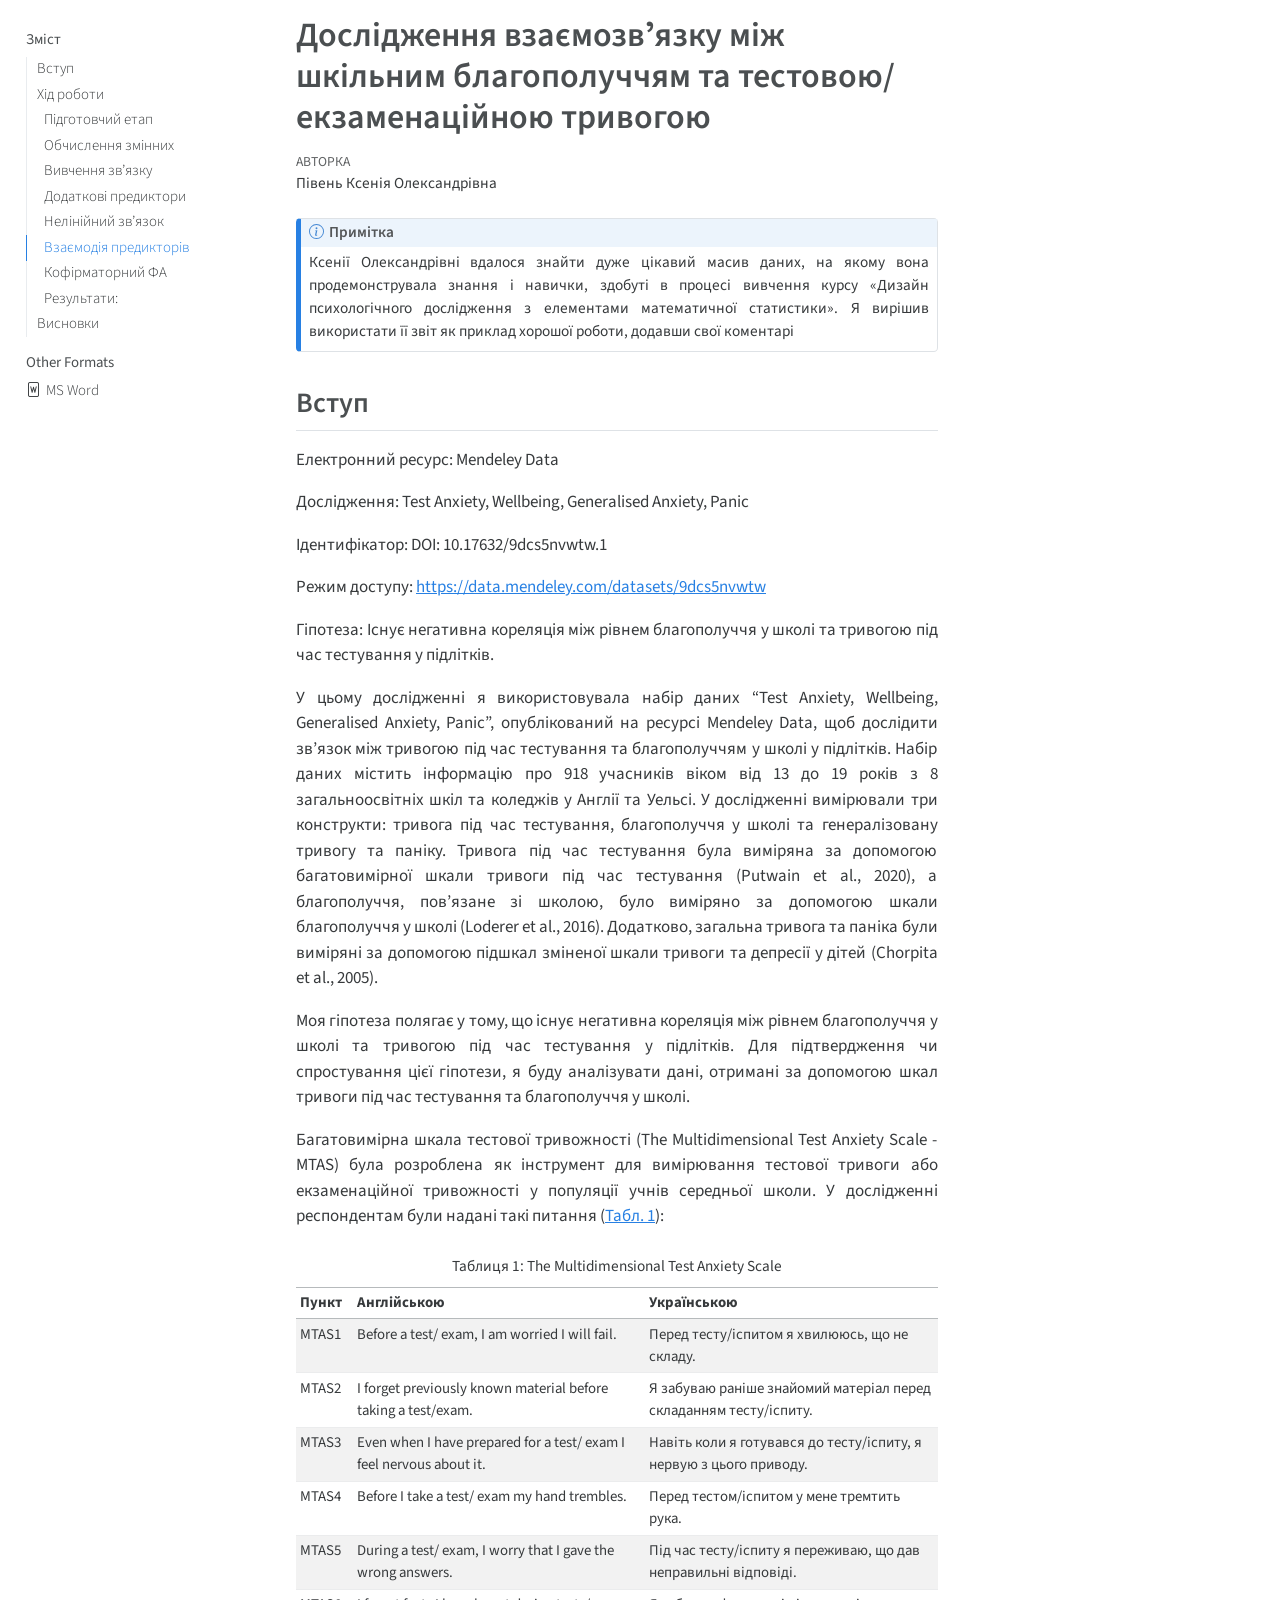
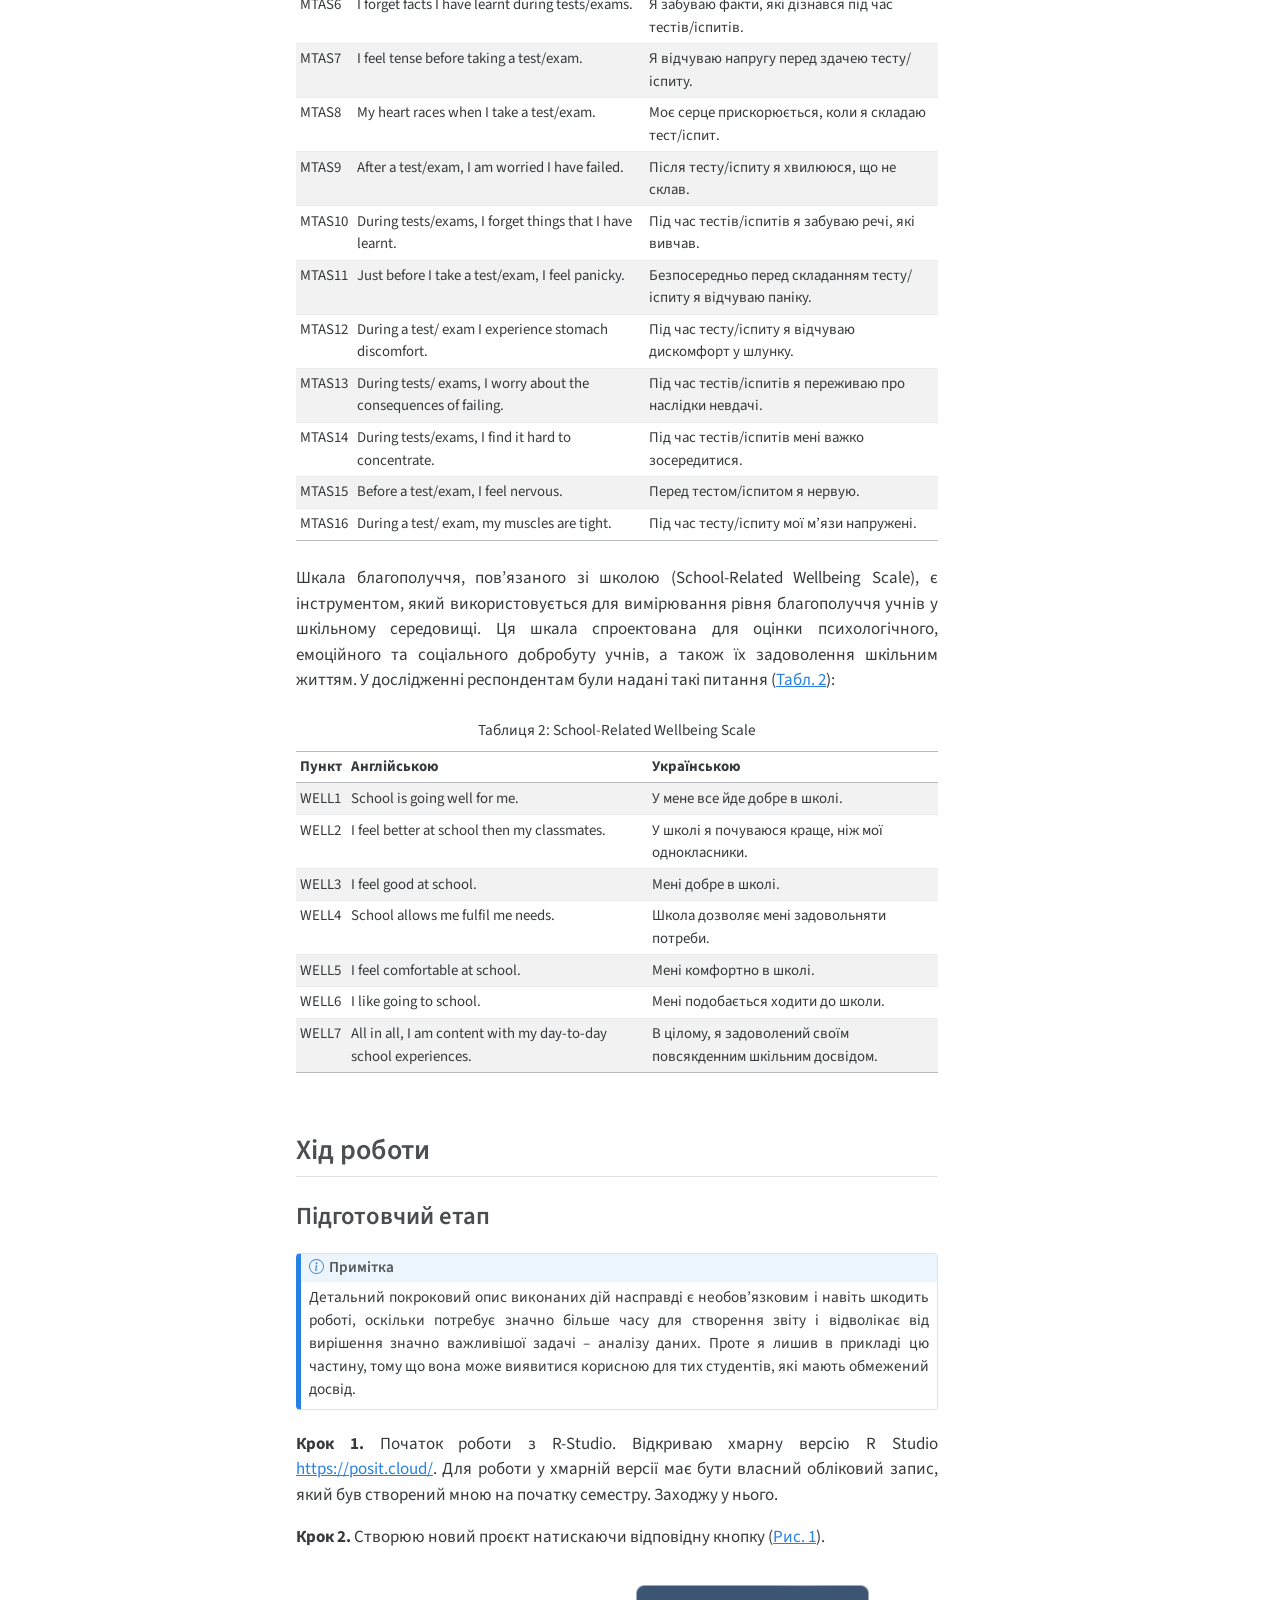
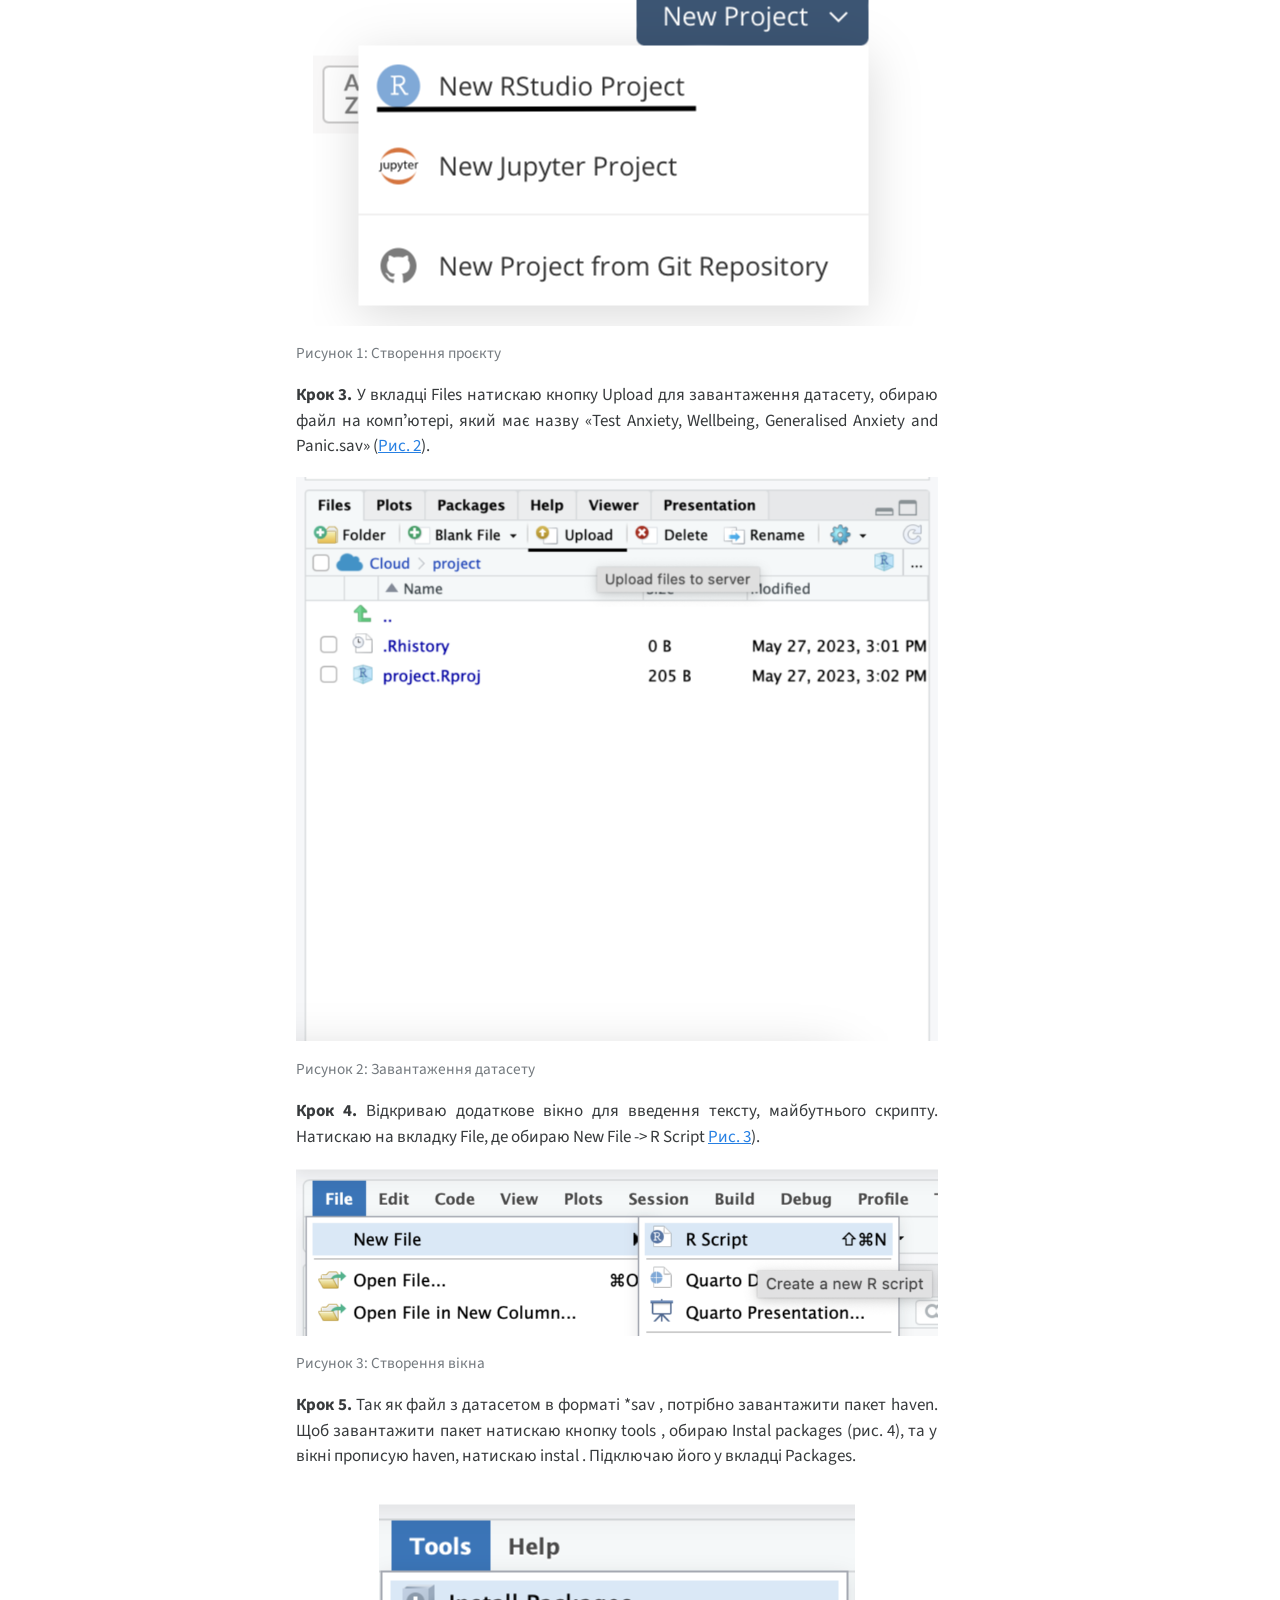
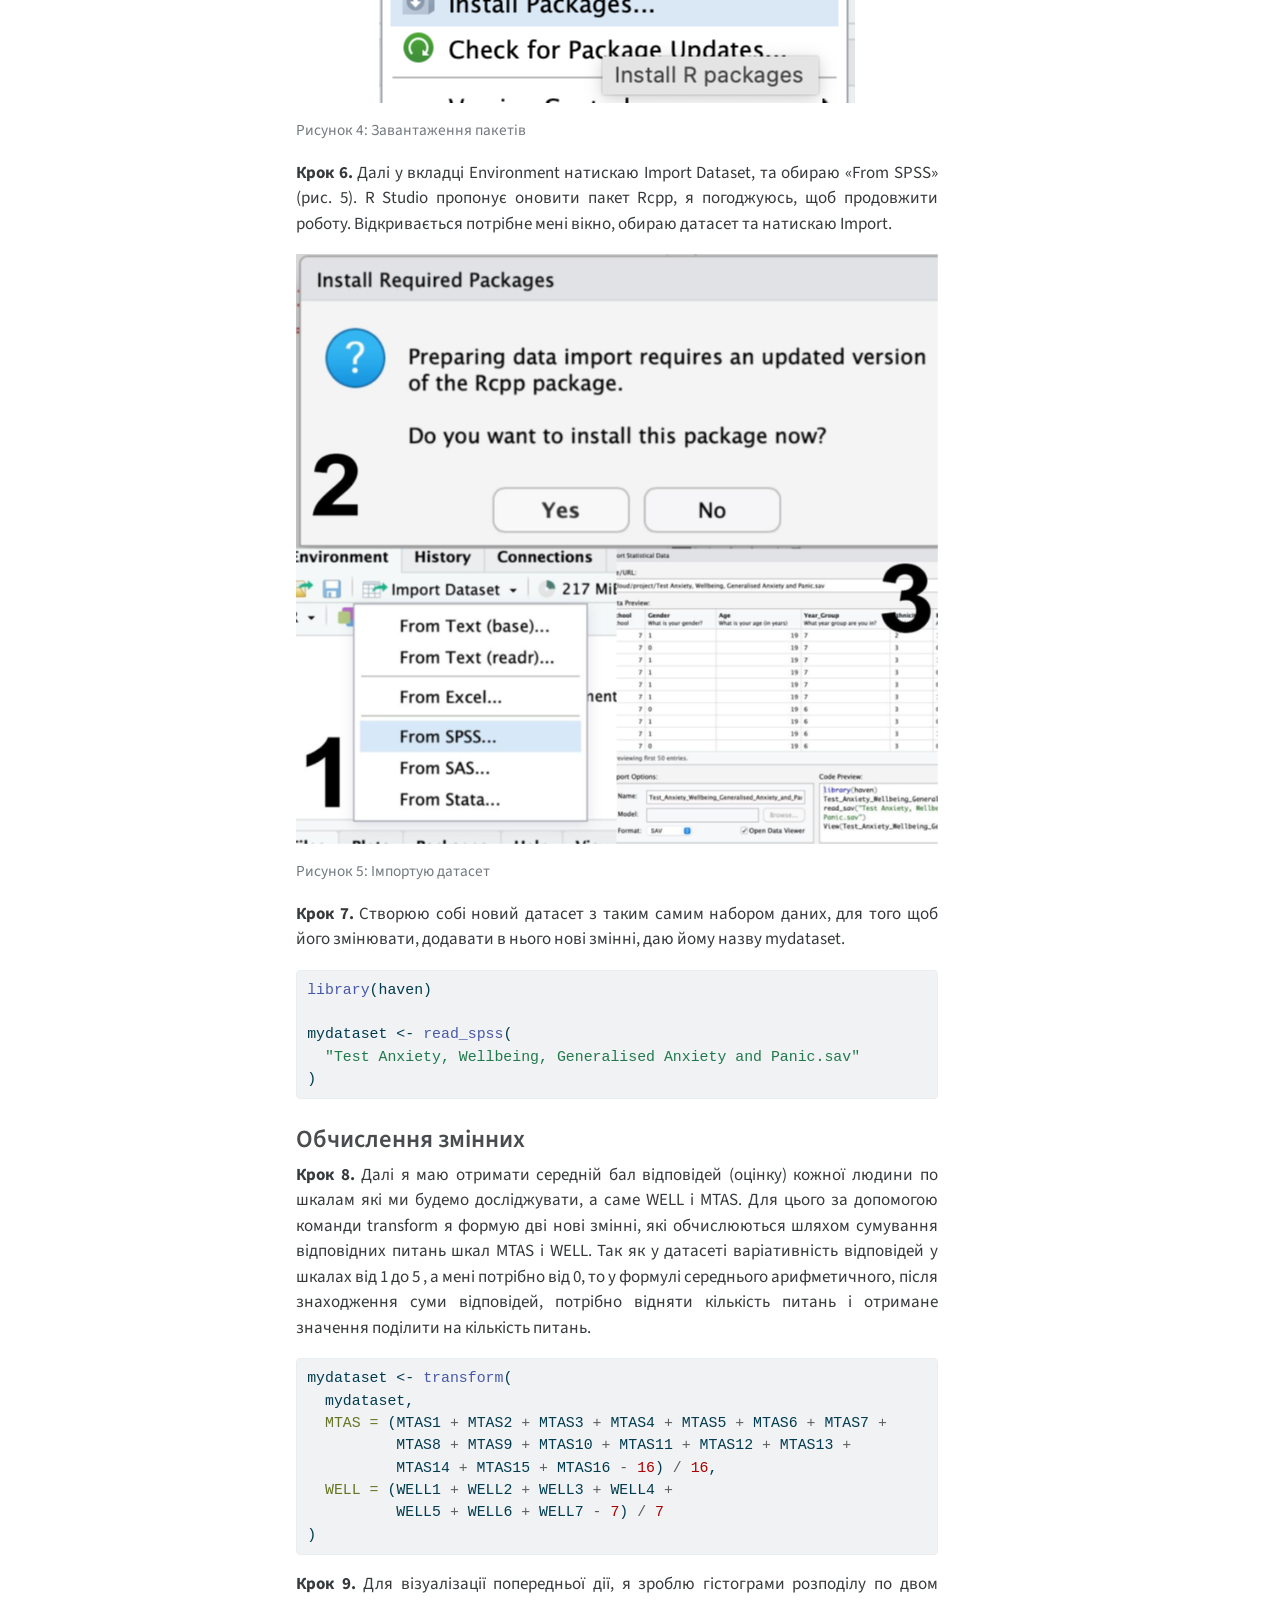
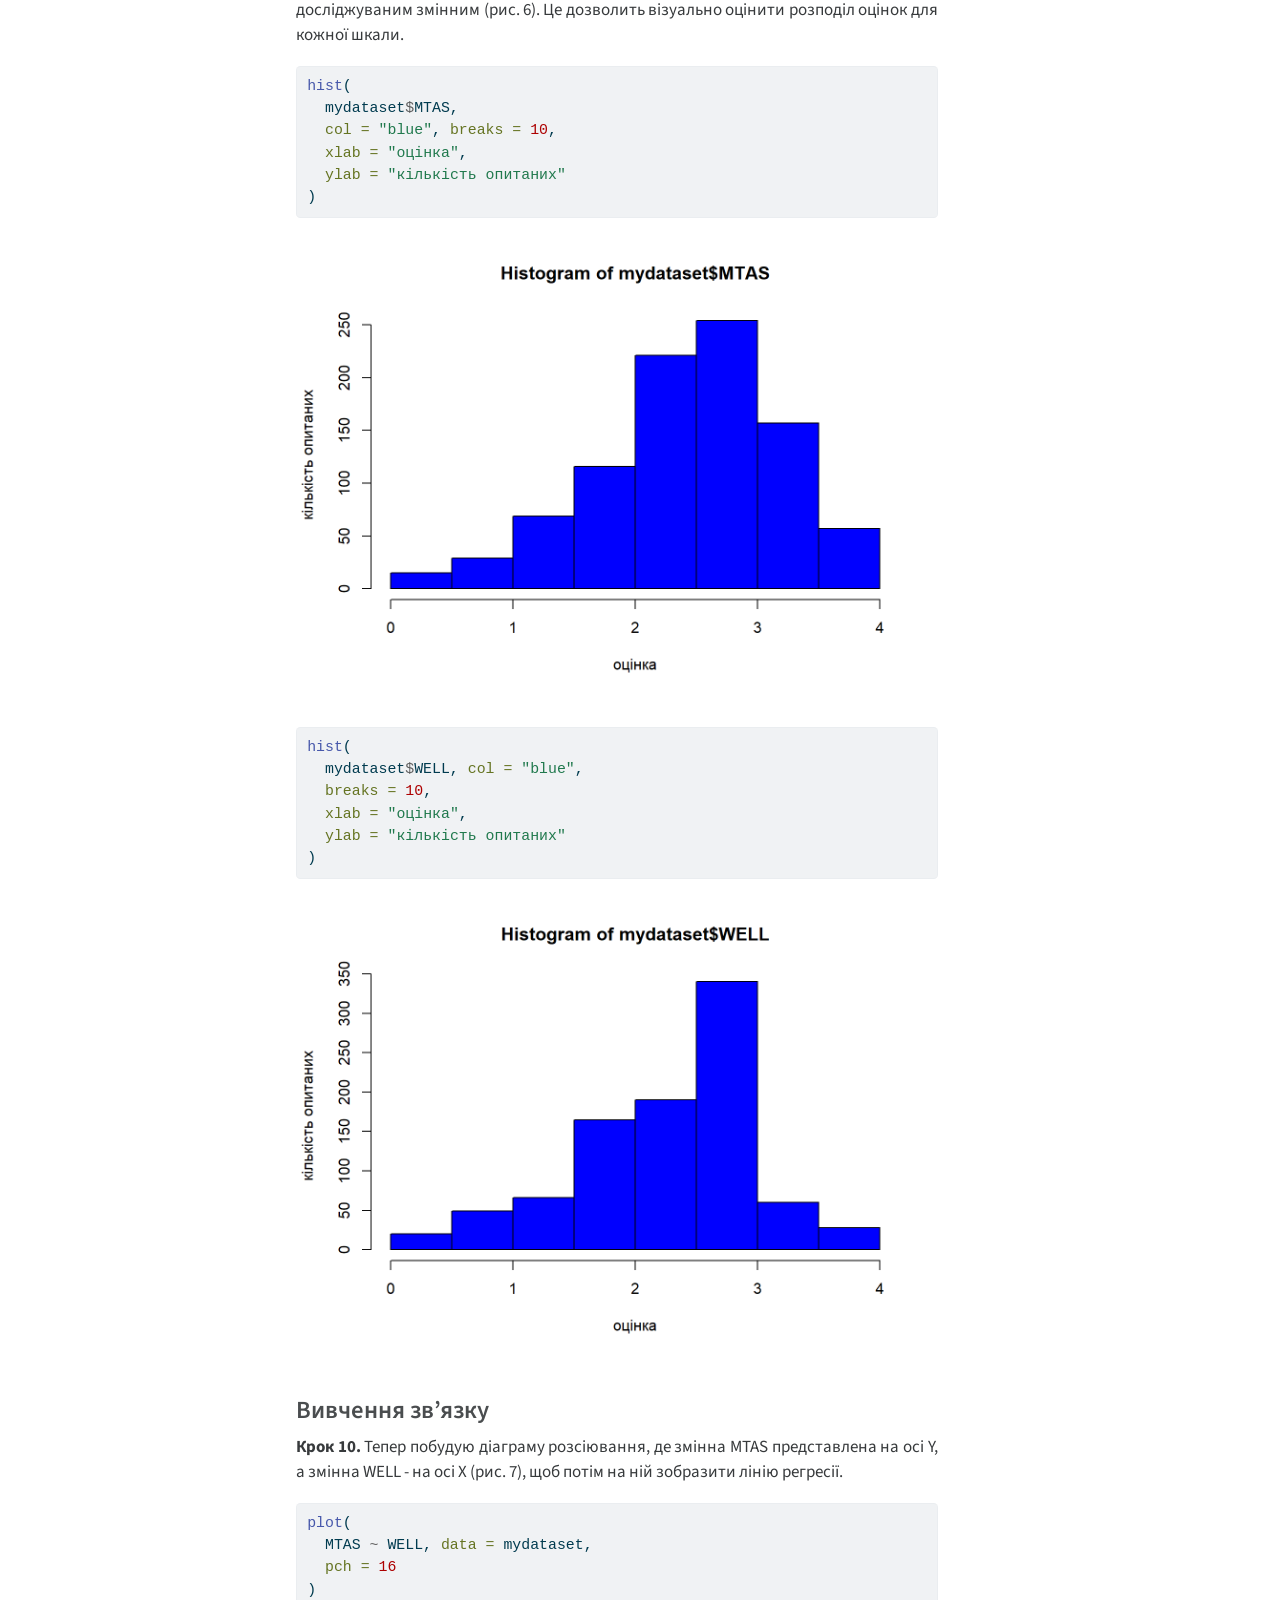
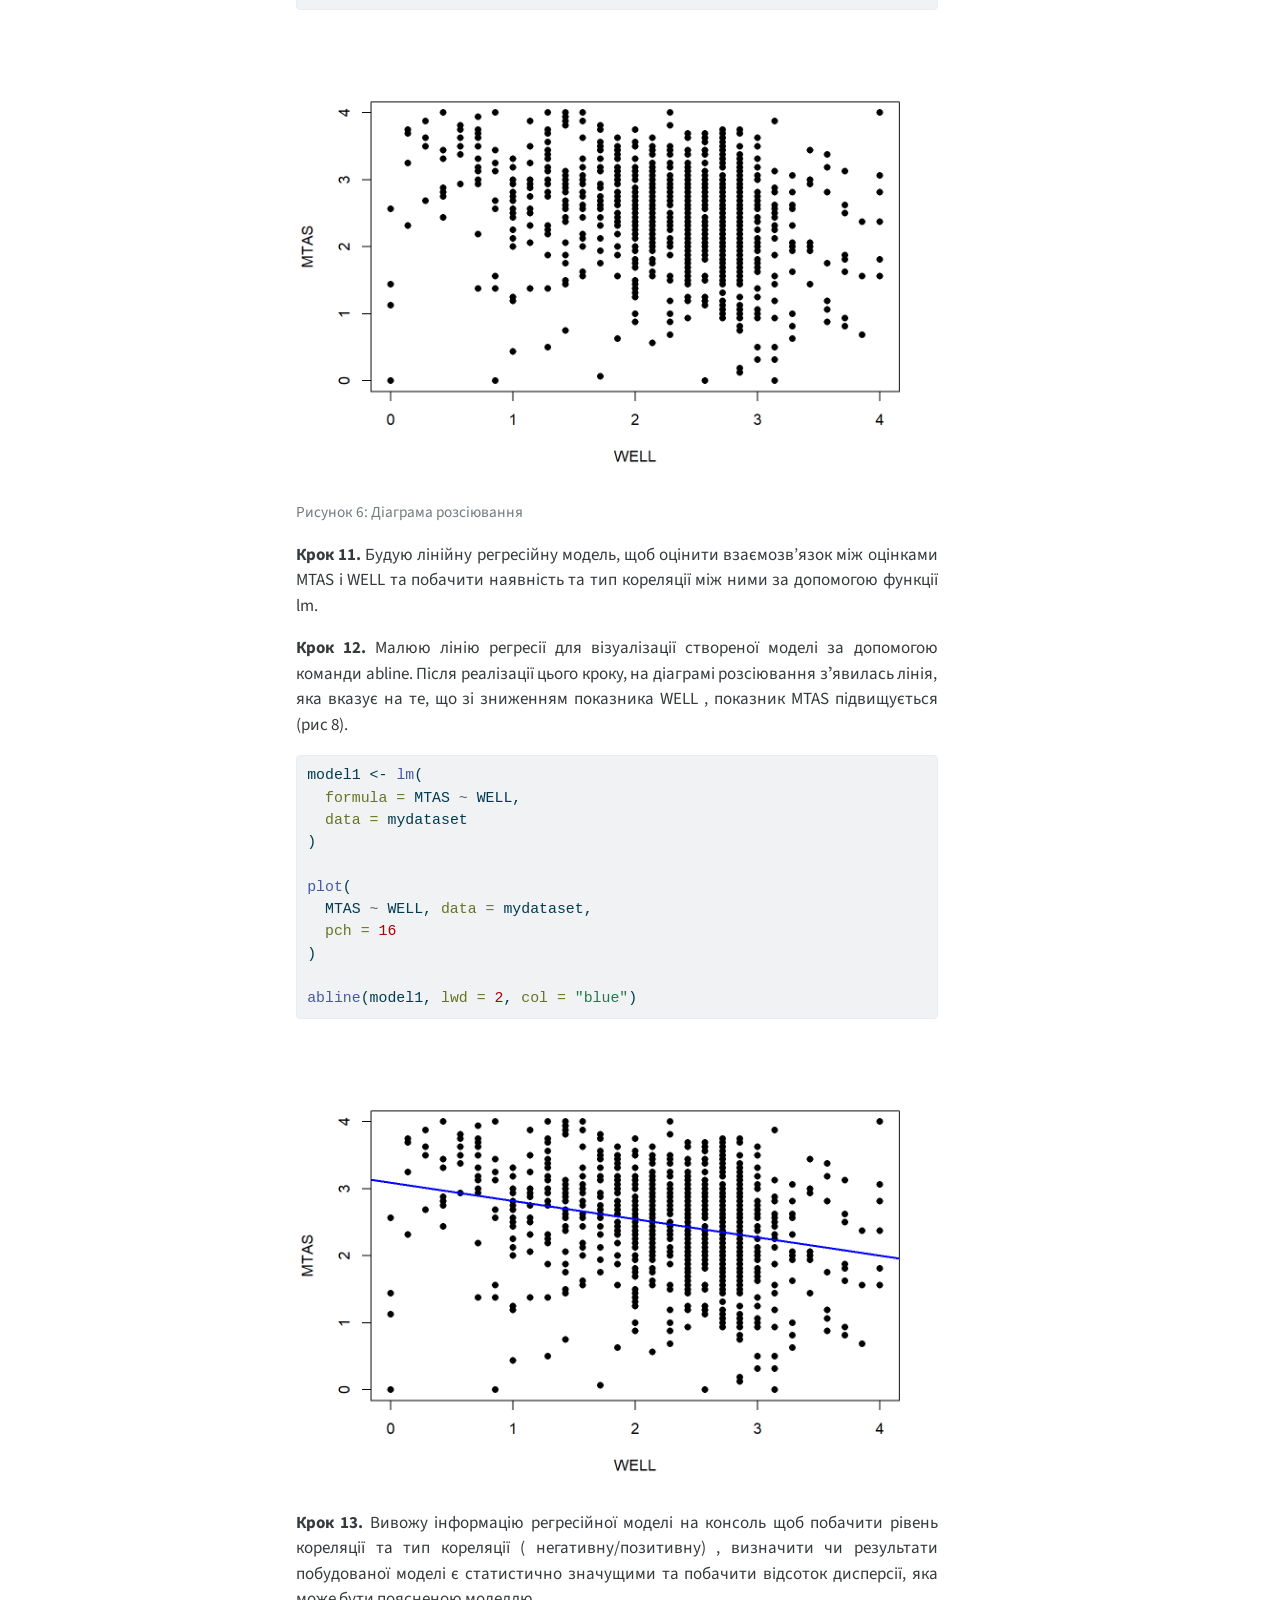
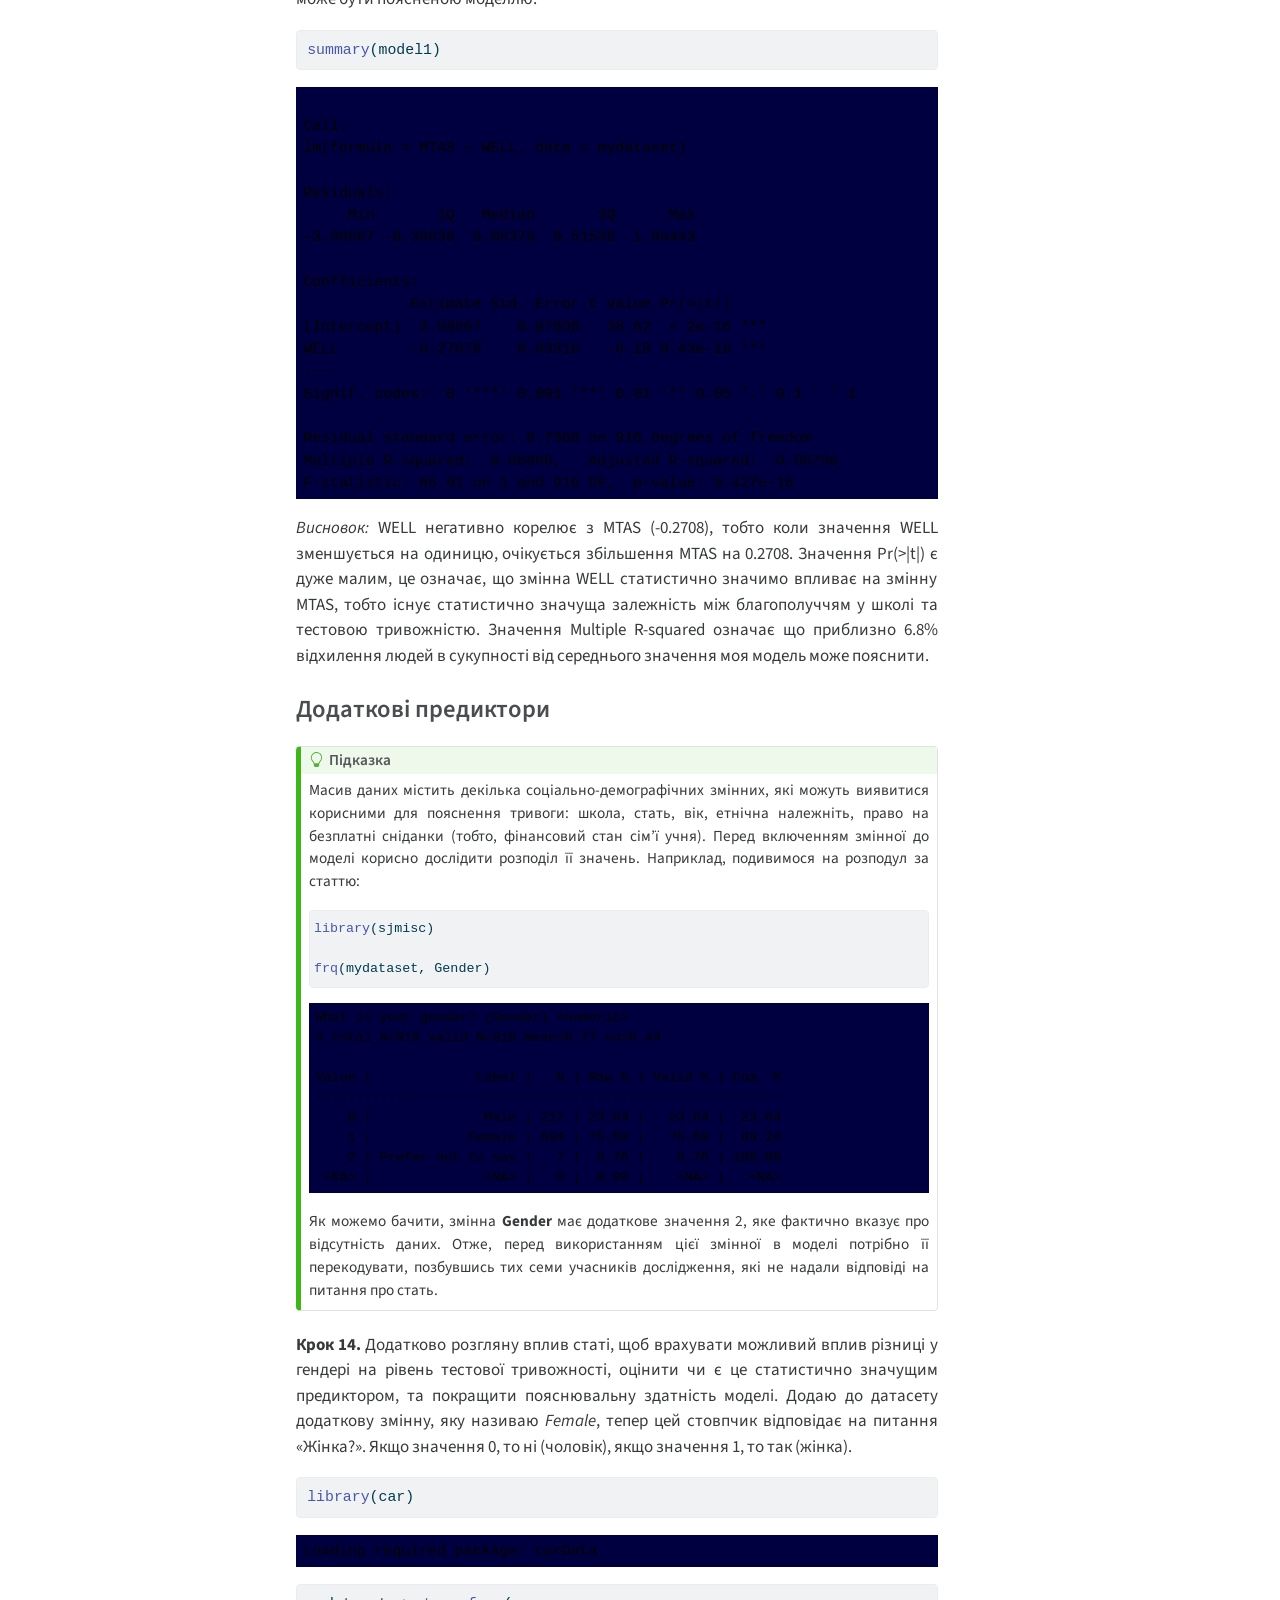
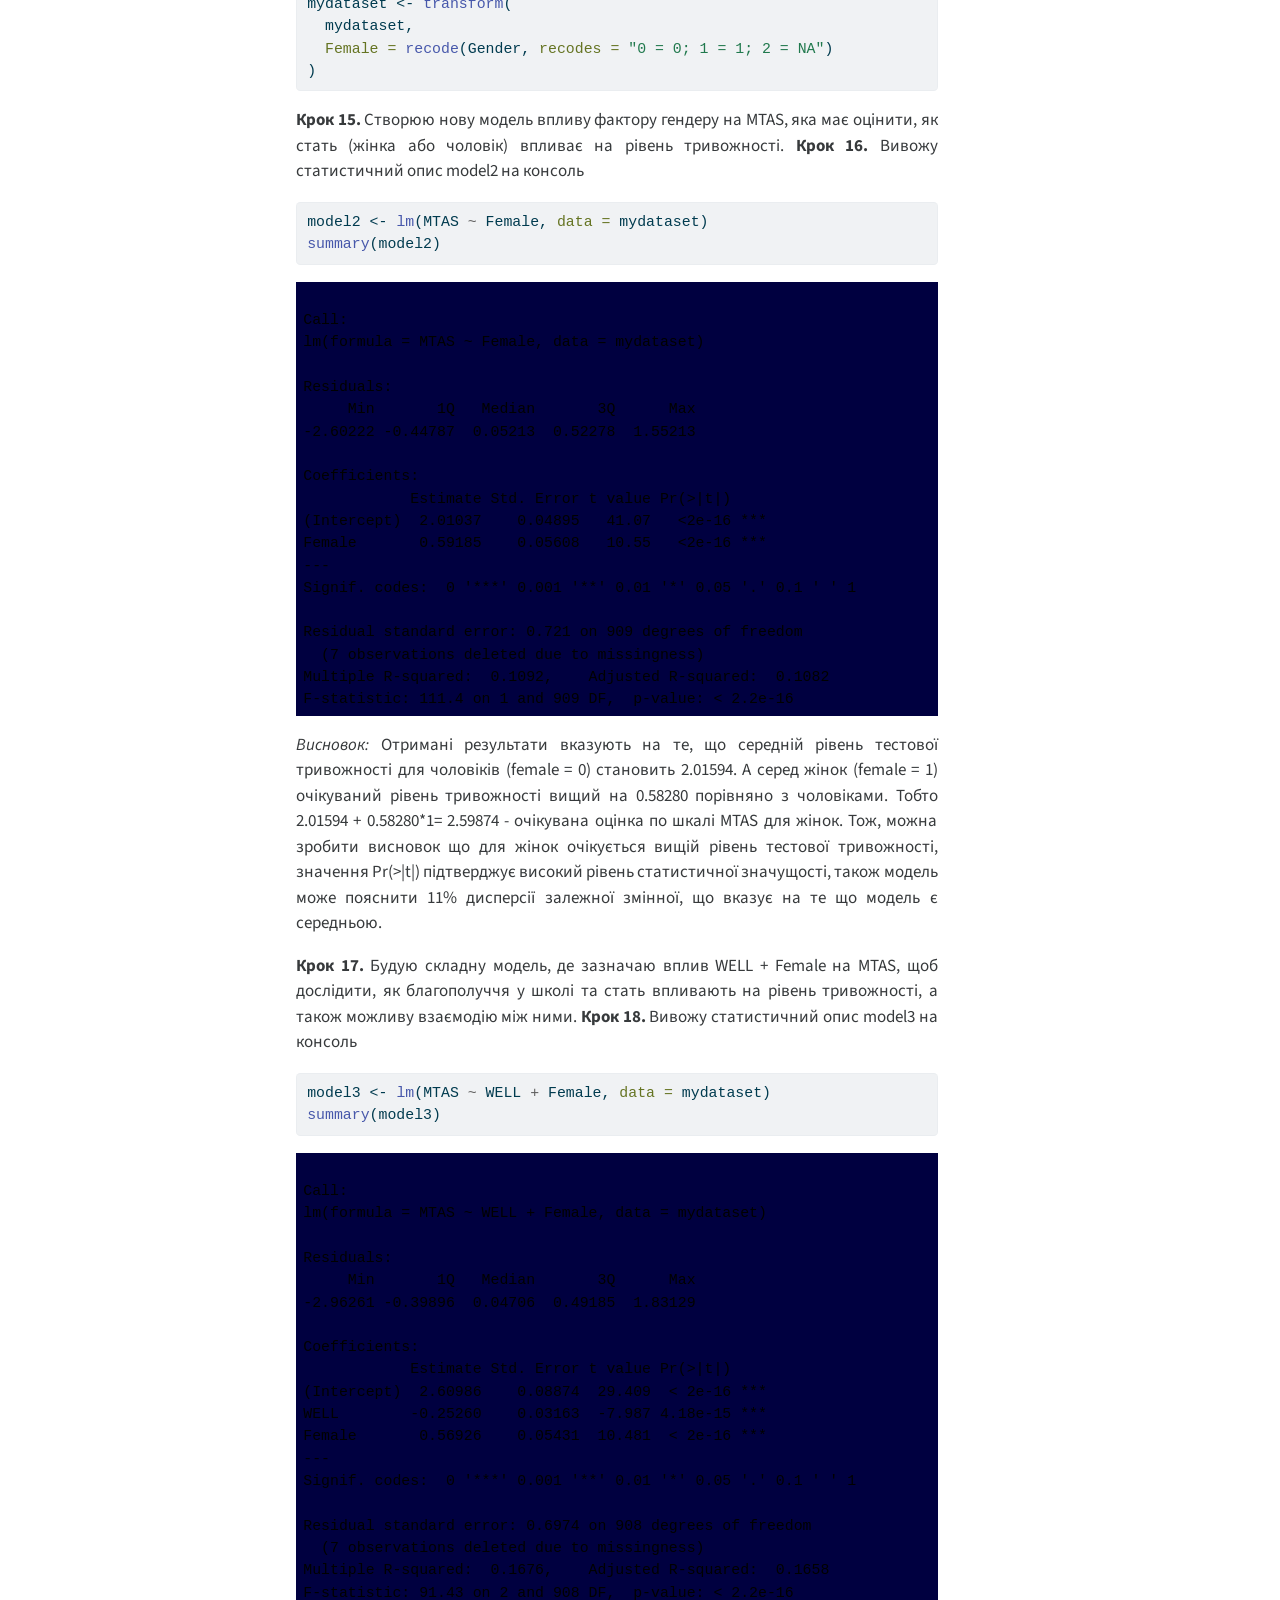
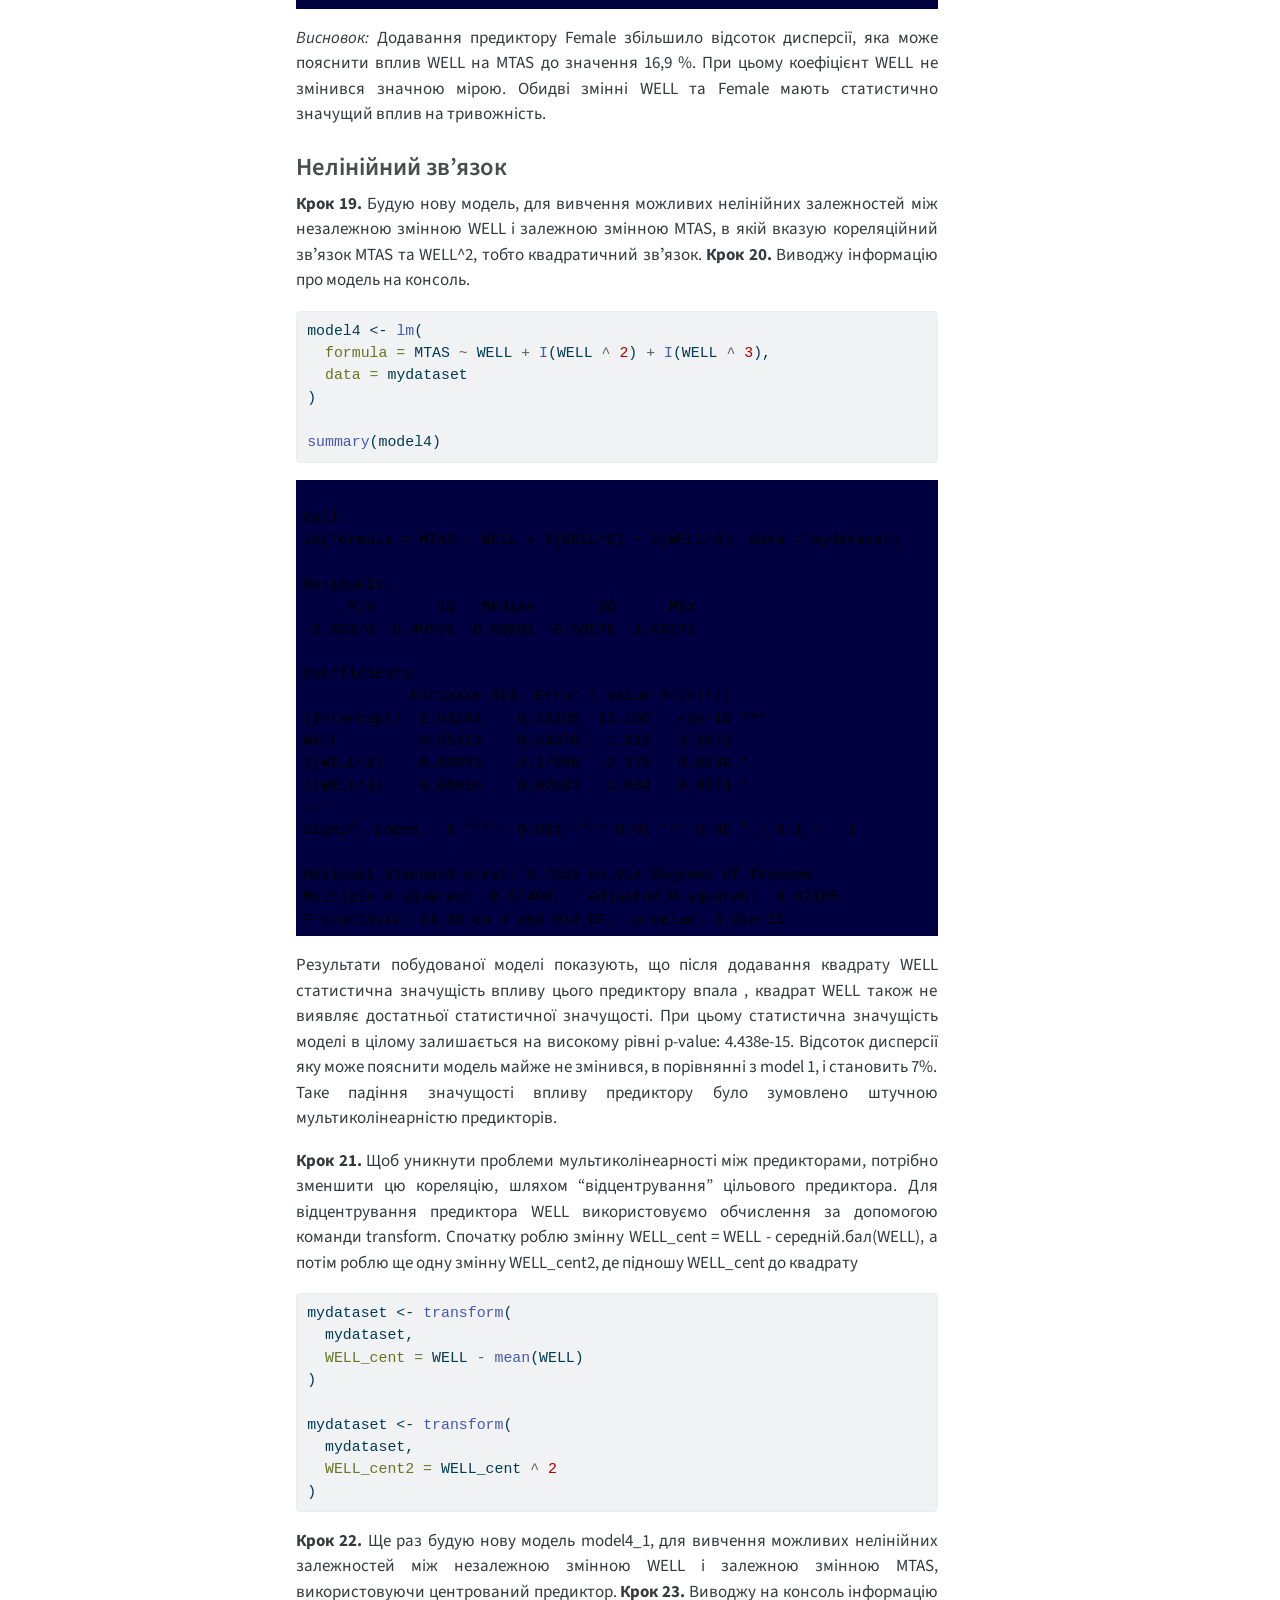
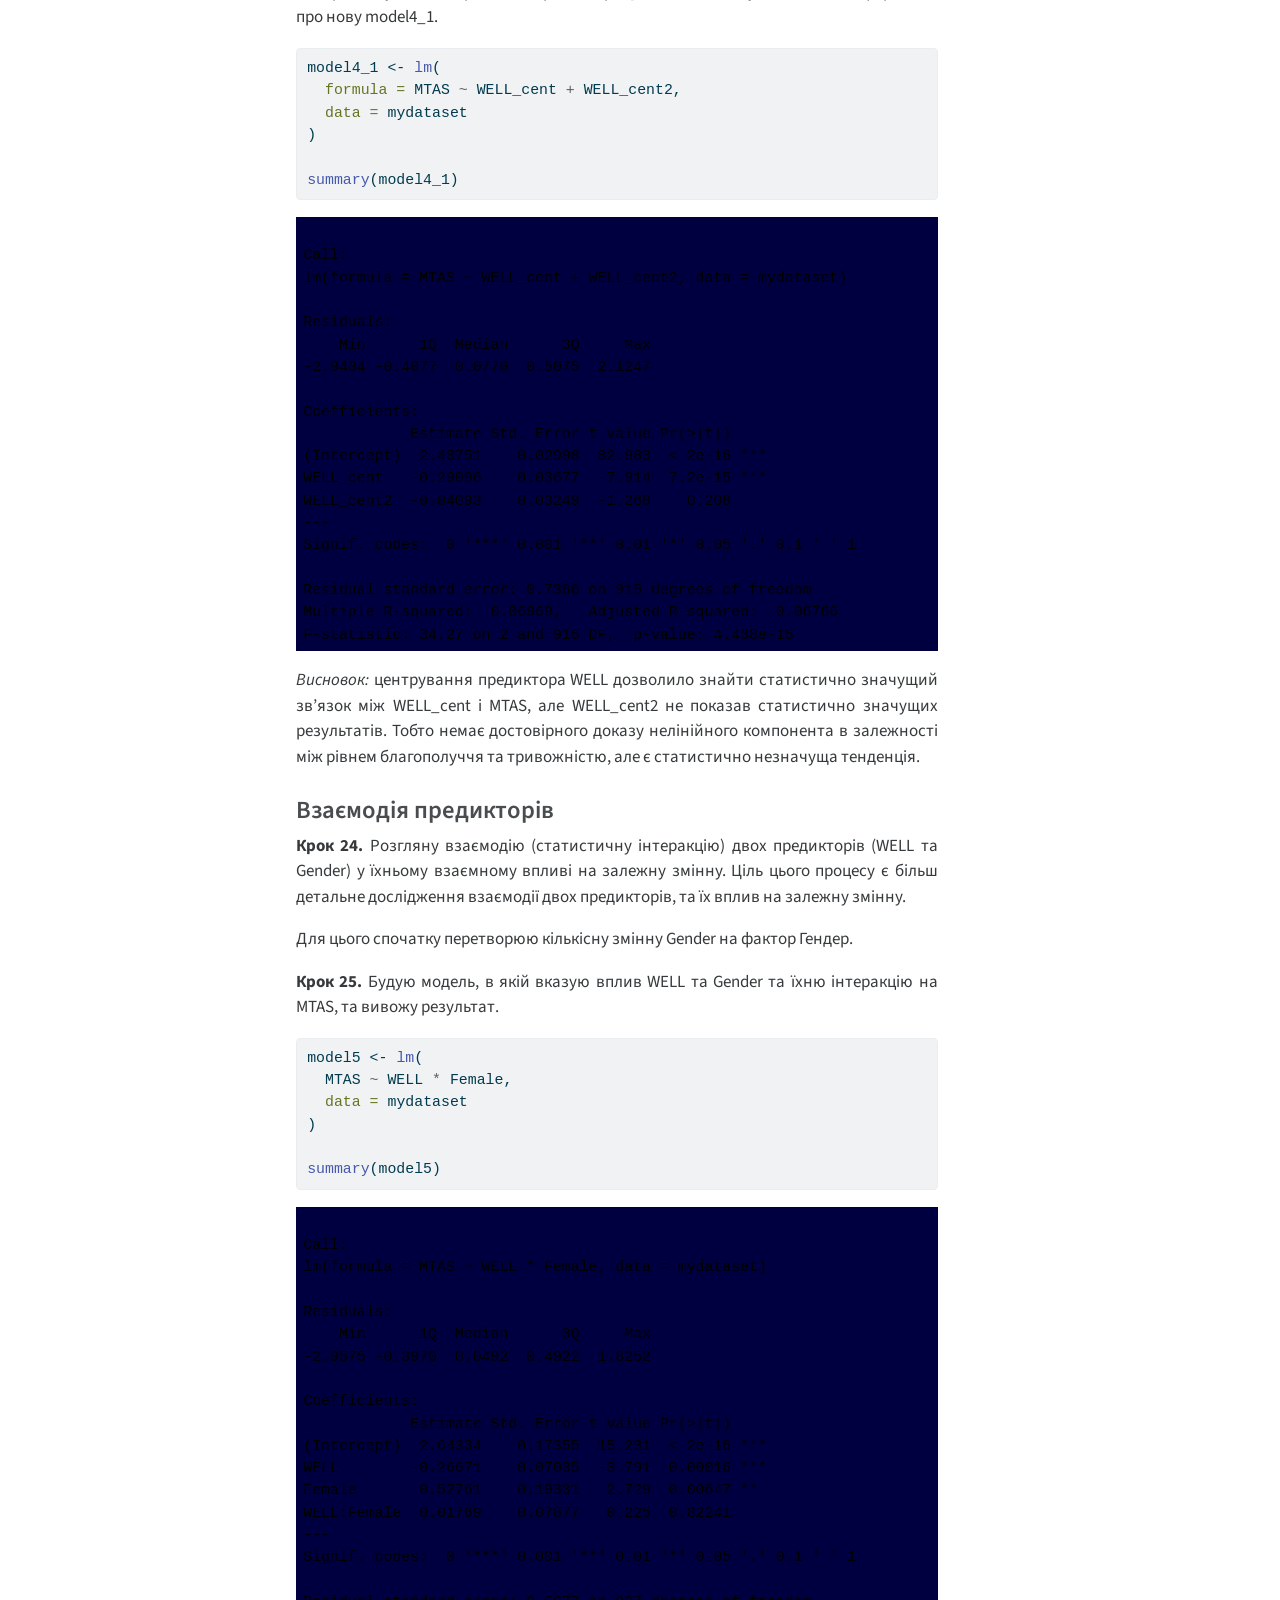
==== commit 8815588e: "Cosmo Change theme" ====
--- a/index.html
+++ b/index.html
@@ -58,16 +58,16 @@
 </style>
 
 
-<script src="report_files/libs/clipboard/clipboard.min.js"></script>
-<script src="report_files/libs/quarto-html/quarto.js"></script>
-<script src="report_files/libs/quarto-html/popper.min.js"></script>
-<script src="report_files/libs/quarto-html/tippy.umd.min.js"></script>
-<script src="report_files/libs/quarto-html/anchor.min.js"></script>
-<link href="report_files/libs/quarto-html/tippy.css" rel="stylesheet">
-<link href="report_files/libs/quarto-html/quarto-syntax-highlighting.css" rel="stylesheet" id="quarto-text-highlighting-styles">
-<script src="report_files/libs/bootstrap/bootstrap.min.js"></script>
-<link href="report_files/libs/bootstrap/bootstrap-icons.css" rel="stylesheet">
-<link href="report_files/libs/bootstrap/bootstrap.min.css" rel="stylesheet" id="quarto-bootstrap" data-mode="light">
+<script src="index_files/libs/clipboard/clipboard.min.js"></script>
+<script src="index_files/libs/quarto-html/quarto.js"></script>
+<script src="index_files/libs/quarto-html/popper.min.js"></script>
+<script src="index_files/libs/quarto-html/tippy.umd.min.js"></script>
+<script src="index_files/libs/quarto-html/anchor.min.js"></script>
+<link href="index_files/libs/quarto-html/tippy.css" rel="stylesheet">
+<link href="index_files/libs/quarto-html/quarto-syntax-highlighting.css" rel="stylesheet" id="quarto-text-highlighting-styles">
+<script src="index_files/libs/bootstrap/bootstrap.min.js"></script>
+<link href="index_files/libs/bootstrap/bootstrap-icons.css" rel="stylesheet">
+<link href="index_files/libs/bootstrap/bootstrap.min.css" rel="stylesheet" id="quarto-bootstrap" data-mode="light">
 
 
 <link rel="stylesheet" href="styles.css">
@@ -95,7 +95,7 @@
   </ul></li>
   <li><a href="#висновки" id="toc-висновки" class="nav-link" data-scroll-target="#висновки">Висновки</a></li>
   </ul>
-<div class="quarto-alternate-formats"><h2>Other Formats</h2><ul><li><a href="report.docx"><i class="bi bi-file-word"></i>MS Word</a></li></ul></div></nav>
+<div class="quarto-alternate-formats"><h2>Other Formats</h2><ul><li><a href="index.docx"><i class="bi bi-file-word"></i>MS Word</a></li></ul></div></nav>
 </div>
 <div id="quarto-margin-sidebar" class="sidebar margin-sidebar">
 </div>
@@ -394,7 +394,7 @@
 <span id="cb3-5"><a href="#cb3-5" aria-hidden="true" tabindex="-1"></a>  <span class="at">ylab =</span> <span class="st">"кількість опитаних"</span></span>
 <span id="cb3-6"><a href="#cb3-6" aria-hidden="true" tabindex="-1"></a>)</span></code><button title="Copy to Clipboard" class="code-copy-button"><i class="bi"></i></button></pre></div>
 <div class="cell-output-display">
-<p><img src="report_files/figure-html/unnamed-chunk-5-1.png" class="img-fluid" width="672"></p>
+<p><img src="index_files/figure-html/unnamed-chunk-5-1.png" class="img-fluid" width="672"></p>
 </div>
 <div class="sourceCode cell-code" id="cb4"><pre class="sourceCode r code-with-copy"><code class="sourceCode r"><span id="cb4-1"><a href="#cb4-1" aria-hidden="true" tabindex="-1"></a><span class="fu">hist</span>(</span>
 <span id="cb4-2"><a href="#cb4-2" aria-hidden="true" tabindex="-1"></a>  mydataset<span class="sc">$</span>WELL, <span class="at">col =</span> <span class="st">"blue"</span>,</span>
@@ -403,7 +403,7 @@
 <span id="cb4-5"><a href="#cb4-5" aria-hidden="true" tabindex="-1"></a>  <span class="at">ylab =</span> <span class="st">"кількість опитаних"</span></span>
 <span id="cb4-6"><a href="#cb4-6" aria-hidden="true" tabindex="-1"></a>)</span></code><button title="Copy to Clipboard" class="code-copy-button"><i class="bi"></i></button></pre></div>
 <div class="cell-output-display">
-<p><img src="report_files/figure-html/unnamed-chunk-5-2.png" class="img-fluid" width="672"></p>
+<p><img src="index_files/figure-html/unnamed-chunk-5-2.png" class="img-fluid" width="672"></p>
 </div>
 </div>
 </section>
@@ -418,7 +418,7 @@
 <div class="cell-output-display">
 <div id="fig-7" class="quarto-figure quarto-figure-center anchored">
 <figure class="figure">
-<p><img src="report_files/figure-html/fig-7-1.png" class="img-fluid figure-img" width="672"></p>
+<p><img src="index_files/figure-html/fig-7-1.png" class="img-fluid figure-img" width="672"></p>
 <figcaption class="figure-caption">Рисунок&nbsp;6: Діаграма розсіювання</figcaption>
 </figure>
 </div>
@@ -439,7 +439,7 @@
 <span id="cb6-10"><a href="#cb6-10" aria-hidden="true" tabindex="-1"></a></span>
 <span id="cb6-11"><a href="#cb6-11" aria-hidden="true" tabindex="-1"></a><span class="fu">abline</span>(model1, <span class="at">lwd =</span> <span class="dv">2</span>, <span class="at">col =</span> <span class="st">"blue"</span>)</span></code><button title="Copy to Clipboard" class="code-copy-button"><i class="bi"></i></button></pre></div>
 <div class="cell-output-display">
-<p><img src="report_files/figure-html/unnamed-chunk-7-1.png" class="img-fluid" width="672"></p>
+<p><img src="index_files/figure-html/unnamed-chunk-7-1.png" class="img-fluid" width="672"></p>
 </div>
 </div>
 <p><strong>Крок 13.</strong> Вивожу інформацію регресійної моделі на консоль щоб побачити рівень кореляції та тип кореляції ( негативну/позитивну) , визначити чи результати побудованої моделі є статистично значущими та побачити відсоток дисперсії, яка може бути поясненою моделлю.</p>
@@ -482,11 +482,9 @@
 <div class="callout-body-container callout-body">
 <p>Масив даних містить декілька соціально-демографічних змінних, які можуть виявитися корисними для пояснення тривоги: школа, стать, вік, етнічна належніть, право на безплатні сніданки (тобто, фінансовий стан сім’ї учня). Перед включенням змінної до моделі корисно дослідити розподіл її значень. Наприклад, подивимося на розподул за статтю:</p>
 <div class="cell">
-<div class="sourceCode cell-code" id="cb9"><pre class="sourceCode r code-with-copy"><code class="sourceCode r"><span id="cb9-1"><a href="#cb9-1" aria-hidden="true" tabindex="-1"></a><span class="fu">library</span>(sjmisc)</span></code><button title="Copy to Clipboard" class="code-copy-button"><i class="bi"></i></button></pre></div>
-<div class="cell-output cell-output-stderr">
-<pre><code>Install package "strengejacke" from GitHub (`devtools::install_github("strengejacke/strengejacke")`) to load all sj-packages at once!</code></pre>
-</div>
-<div class="sourceCode cell-code" id="cb11"><pre class="sourceCode r code-with-copy"><code class="sourceCode r"><span id="cb11-1"><a href="#cb11-1" aria-hidden="true" tabindex="-1"></a><span class="fu">frq</span>(mydataset, Gender)</span></code><button title="Copy to Clipboard" class="code-copy-button"><i class="bi"></i></button></pre></div>
+<div class="sourceCode cell-code" id="cb9"><pre class="sourceCode r code-with-copy"><code class="sourceCode r"><span id="cb9-1"><a href="#cb9-1" aria-hidden="true" tabindex="-1"></a><span class="fu">library</span>(sjmisc)</span>
+<span id="cb9-2"><a href="#cb9-2" aria-hidden="true" tabindex="-1"></a></span>
+<span id="cb9-3"><a href="#cb9-3" aria-hidden="true" tabindex="-1"></a><span class="fu">frq</span>(mydataset, Gender)</span></code><button title="Copy to Clipboard" class="code-copy-button"><i class="bi"></i></button></pre></div>
 <div class="cell-output cell-output-stdout">
 <pre><code>What is your gender? (Gender) &lt;numeric&gt; 
 # total N=918 valid N=918 mean=0.77 sd=0.44
@@ -504,19 +502,19 @@
 </div>
 <p><strong>Крок 14.</strong> Додатково розгляну вплив статі, щоб врахувати можливий вплив різниці у гендері на рівень тестової тривожності, оцінити чи є це статистично значущим предиктором, та покращити пояснювальну здатність моделі. Додаю до датасету додаткову змінну, яку називаю <em>Female</em>, тепер цей стовпчик відповідає на питання «Жінка?». Якщо значення 0, то ні (чоловік), якщо значення 1, то так (жінка).</p>
 <div class="cell">
-<div class="sourceCode cell-code" id="cb13"><pre class="sourceCode r code-with-copy"><code class="sourceCode r"><span id="cb13-1"><a href="#cb13-1" aria-hidden="true" tabindex="-1"></a><span class="fu">library</span>(car)</span></code><button title="Copy to Clipboard" class="code-copy-button"><i class="bi"></i></button></pre></div>
+<div class="sourceCode cell-code" id="cb11"><pre class="sourceCode r code-with-copy"><code class="sourceCode r"><span id="cb11-1"><a href="#cb11-1" aria-hidden="true" tabindex="-1"></a><span class="fu">library</span>(car)</span></code><button title="Copy to Clipboard" class="code-copy-button"><i class="bi"></i></button></pre></div>
 <div class="cell-output cell-output-stderr">
 <pre><code>Loading required package: carData</code></pre>
 </div>
-<div class="sourceCode cell-code" id="cb15"><pre class="sourceCode r code-with-copy"><code class="sourceCode r"><span id="cb15-1"><a href="#cb15-1" aria-hidden="true" tabindex="-1"></a>mydataset <span class="ot">&lt;-</span> <span class="fu">transform</span>(</span>
-<span id="cb15-2"><a href="#cb15-2" aria-hidden="true" tabindex="-1"></a>  mydataset,</span>
-<span id="cb15-3"><a href="#cb15-3" aria-hidden="true" tabindex="-1"></a>  <span class="at">Female =</span> <span class="fu">recode</span>(Gender, <span class="at">recodes =</span> <span class="st">"0 = 0; 1 = 1; 2 = NA"</span>)</span>
-<span id="cb15-4"><a href="#cb15-4" aria-hidden="true" tabindex="-1"></a>)</span></code><button title="Copy to Clipboard" class="code-copy-button"><i class="bi"></i></button></pre></div>
+<div class="sourceCode cell-code" id="cb13"><pre class="sourceCode r code-with-copy"><code class="sourceCode r"><span id="cb13-1"><a href="#cb13-1" aria-hidden="true" tabindex="-1"></a>mydataset <span class="ot">&lt;-</span> <span class="fu">transform</span>(</span>
+<span id="cb13-2"><a href="#cb13-2" aria-hidden="true" tabindex="-1"></a>  mydataset,</span>
+<span id="cb13-3"><a href="#cb13-3" aria-hidden="true" tabindex="-1"></a>  <span class="at">Female =</span> <span class="fu">recode</span>(Gender, <span class="at">recodes =</span> <span class="st">"0 = 0; 1 = 1; 2 = NA"</span>)</span>
+<span id="cb13-4"><a href="#cb13-4" aria-hidden="true" tabindex="-1"></a>)</span></code><button title="Copy to Clipboard" class="code-copy-button"><i class="bi"></i></button></pre></div>
 </div>
 <p><strong>Крок 15.</strong> Створюю нову модель впливу фактору гендеру на MTAS, яка має оцінити, як стать (жінка або чоловік) впливає на рівень тривожності. <strong>Крок 16.</strong> Вивожу статистичний опис model2 на консоль</p>
 <div class="cell">
-<div class="sourceCode cell-code" id="cb16"><pre class="sourceCode r code-with-copy"><code class="sourceCode r"><span id="cb16-1"><a href="#cb16-1" aria-hidden="true" tabindex="-1"></a>model2 <span class="ot">&lt;-</span> <span class="fu">lm</span>(MTAS <span class="sc">~</span> Female, <span class="at">data =</span> mydataset)</span>
-<span id="cb16-2"><a href="#cb16-2" aria-hidden="true" tabindex="-1"></a><span class="fu">summary</span>(model2)</span></code><button title="Copy to Clipboard" class="code-copy-button"><i class="bi"></i></button></pre></div>
+<div class="sourceCode cell-code" id="cb14"><pre class="sourceCode r code-with-copy"><code class="sourceCode r"><span id="cb14-1"><a href="#cb14-1" aria-hidden="true" tabindex="-1"></a>model2 <span class="ot">&lt;-</span> <span class="fu">lm</span>(MTAS <span class="sc">~</span> Female, <span class="at">data =</span> mydataset)</span>
+<span id="cb14-2"><a href="#cb14-2" aria-hidden="true" tabindex="-1"></a><span class="fu">summary</span>(model2)</span></code><button title="Copy to Clipboard" class="code-copy-button"><i class="bi"></i></button></pre></div>
 <div class="cell-output cell-output-stdout">
 <pre><code>
 Call:
@@ -542,8 +540,8 @@
 <p><em>Висновок:</em> Отримані результати вказують на те, що середній рівень тестової тривожності для чоловіків (female = 0) становить 2.01594. А серед жінок (female = 1) очікуваний рівень тривожності вищий на 0.58280 порівняно з чоловіками. Тобто 2.01594 + 0.58280*1= 2.59874 - очікувана оцінка по шкалі MTAS для жінок. Тож, можна зробити висновок що для жінок очікується вищій рівень тестової тривожності, значення Pr(&gt;|t|) підтверджує високий рівень статистичної значущості, також модель може пояснити 11% дисперсії залежної змінної, що вказує на те що модель є середньою.</p>
 <p><strong>Крок 17.</strong> Будую складну модель, де зазначаю вплив WELL + Female на MTAS, щоб дослідити, як благополуччя у школі та стать впливають на рівень тривожності, а також можливу взаємодію між ними. <strong>Крок 18.</strong> Вивожу статистичний опис model3 на консоль</p>
 <div class="cell">
-<div class="sourceCode cell-code" id="cb18"><pre class="sourceCode r code-with-copy"><code class="sourceCode r"><span id="cb18-1"><a href="#cb18-1" aria-hidden="true" tabindex="-1"></a>model3 <span class="ot">&lt;-</span> <span class="fu">lm</span>(MTAS <span class="sc">~</span> WELL <span class="sc">+</span> Female, <span class="at">data =</span> mydataset)</span>
-<span id="cb18-2"><a href="#cb18-2" aria-hidden="true" tabindex="-1"></a><span class="fu">summary</span>(model3)</span></code><button title="Copy to Clipboard" class="code-copy-button"><i class="bi"></i></button></pre></div>
+<div class="sourceCode cell-code" id="cb16"><pre class="sourceCode r code-with-copy"><code class="sourceCode r"><span id="cb16-1"><a href="#cb16-1" aria-hidden="true" tabindex="-1"></a>model3 <span class="ot">&lt;-</span> <span class="fu">lm</span>(MTAS <span class="sc">~</span> WELL <span class="sc">+</span> Female, <span class="at">data =</span> mydataset)</span>
+<span id="cb16-2"><a href="#cb16-2" aria-hidden="true" tabindex="-1"></a><span class="fu">summary</span>(model3)</span></code><button title="Copy to Clipboard" class="code-copy-button"><i class="bi"></i></button></pre></div>
 <div class="cell-output cell-output-stdout">
 <pre><code>
 Call:
@@ -573,12 +571,12 @@
 <h3 class="anchored" data-anchor-id="нелінійний-звязок">Нелінійний зв’язок</h3>
 <p><strong>Крок 19.</strong> Будую нову модель, для вивчення можливих нелінійних залежностей між незалежною змінною WELL і залежною змінною MTAS, в якій вказую кореляційний звʼязок MTAS та WELL^2, тобто квадратичний звʼязок. <strong>Крок 20.</strong> Виводжу інформацію про модель на консоль.</p>
 <div class="cell">
-<div class="sourceCode cell-code" id="cb20"><pre class="sourceCode r code-with-copy"><code class="sourceCode r"><span id="cb20-1"><a href="#cb20-1" aria-hidden="true" tabindex="-1"></a>model4 <span class="ot">&lt;-</span> <span class="fu">lm</span>(</span>
-<span id="cb20-2"><a href="#cb20-2" aria-hidden="true" tabindex="-1"></a>  <span class="at">formula =</span> MTAS <span class="sc">~</span> WELL <span class="sc">+</span> <span class="fu">I</span>(WELL <span class="sc">^</span> <span class="dv">2</span>) <span class="sc">+</span> <span class="fu">I</span>(WELL <span class="sc">^</span> <span class="dv">3</span>),</span>
-<span id="cb20-3"><a href="#cb20-3" aria-hidden="true" tabindex="-1"></a>  <span class="at">data =</span> mydataset</span>
-<span id="cb20-4"><a href="#cb20-4" aria-hidden="true" tabindex="-1"></a>)</span>
-<span id="cb20-5"><a href="#cb20-5" aria-hidden="true" tabindex="-1"></a></span>
-<span id="cb20-6"><a href="#cb20-6" aria-hidden="true" tabindex="-1"></a><span class="fu">summary</span>(model4)</span></code><button title="Copy to Clipboard" class="code-copy-button"><i class="bi"></i></button></pre></div>
+<div class="sourceCode cell-code" id="cb18"><pre class="sourceCode r code-with-copy"><code class="sourceCode r"><span id="cb18-1"><a href="#cb18-1" aria-hidden="true" tabindex="-1"></a>model4 <span class="ot">&lt;-</span> <span class="fu">lm</span>(</span>
+<span id="cb18-2"><a href="#cb18-2" aria-hidden="true" tabindex="-1"></a>  <span class="at">formula =</span> MTAS <span class="sc">~</span> WELL <span class="sc">+</span> <span class="fu">I</span>(WELL <span class="sc">^</span> <span class="dv">2</span>) <span class="sc">+</span> <span class="fu">I</span>(WELL <span class="sc">^</span> <span class="dv">3</span>),</span>
+<span id="cb18-3"><a href="#cb18-3" aria-hidden="true" tabindex="-1"></a>  <span class="at">data =</span> mydataset</span>
+<span id="cb18-4"><a href="#cb18-4" aria-hidden="true" tabindex="-1"></a>)</span>
+<span id="cb18-5"><a href="#cb18-5" aria-hidden="true" tabindex="-1"></a></span>
+<span id="cb18-6"><a href="#cb18-6" aria-hidden="true" tabindex="-1"></a><span class="fu">summary</span>(model4)</span></code><button title="Copy to Clipboard" class="code-copy-button"><i class="bi"></i></button></pre></div>
 <div class="cell-output cell-output-stdout">
 <pre><code>
 Call:
@@ -605,24 +603,24 @@
 <p>Результати побудованої моделі показують, що після додавання квадрату WELL статистична значущість впливу цього предиктору впала , квадрат WELL також не виявляє достатньої статистичної значущості. При цьому статистична значущість моделі в цілому залишається на високому рівні p-value: 4.438e-15. Відсоток дисперсії яку може пояснити модель майже не змінився, в порівнянні з model 1, і становить 7%. Таке падіння значущості впливу предиктору було зумовлено штучною мультиколінеарністю предикторів.</p>
 <p><strong>Крок 21.</strong> Щоб уникнути проблеми мультиколінеарності між предикторами, потрібно зменшити цю кореляцію, шляхом “відцентрування” цільового предиктора. Для відцентрування предиктора WELL використовуємо обчислення за допомогою команди transform. Спочатку роблю змінну WELL_cent = WELL - середній.бал(WELL), а потім роблю ще одну змінну WELL_cent2, де підношу WELL_cent до квадрату</p>
 <div class="cell">
-<div class="sourceCode cell-code" id="cb22"><pre class="sourceCode r code-with-copy"><code class="sourceCode r"><span id="cb22-1"><a href="#cb22-1" aria-hidden="true" tabindex="-1"></a>mydataset <span class="ot">&lt;-</span> <span class="fu">transform</span>(</span>
-<span id="cb22-2"><a href="#cb22-2" aria-hidden="true" tabindex="-1"></a>  mydataset,</span>
-<span id="cb22-3"><a href="#cb22-3" aria-hidden="true" tabindex="-1"></a>  <span class="at">WELL_cent =</span> WELL <span class="sc">-</span> <span class="fu">mean</span>(WELL)</span>
-<span id="cb22-4"><a href="#cb22-4" aria-hidden="true" tabindex="-1"></a>)</span>
-<span id="cb22-5"><a href="#cb22-5" aria-hidden="true" tabindex="-1"></a></span>
-<span id="cb22-6"><a href="#cb22-6" aria-hidden="true" tabindex="-1"></a>mydataset <span class="ot">&lt;-</span> <span class="fu">transform</span>(</span>
-<span id="cb22-7"><a href="#cb22-7" aria-hidden="true" tabindex="-1"></a>  mydataset,</span>
-<span id="cb22-8"><a href="#cb22-8" aria-hidden="true" tabindex="-1"></a>  <span class="at">WELL_cent2 =</span> WELL_cent <span class="sc">^</span> <span class="dv">2</span></span>
-<span id="cb22-9"><a href="#cb22-9" aria-hidden="true" tabindex="-1"></a>)</span></code><button title="Copy to Clipboard" class="code-copy-button"><i class="bi"></i></button></pre></div>
+<div class="sourceCode cell-code" id="cb20"><pre class="sourceCode r code-with-copy"><code class="sourceCode r"><span id="cb20-1"><a href="#cb20-1" aria-hidden="true" tabindex="-1"></a>mydataset <span class="ot">&lt;-</span> <span class="fu">transform</span>(</span>
+<span id="cb20-2"><a href="#cb20-2" aria-hidden="true" tabindex="-1"></a>  mydataset,</span>
+<span id="cb20-3"><a href="#cb20-3" aria-hidden="true" tabindex="-1"></a>  <span class="at">WELL_cent =</span> WELL <span class="sc">-</span> <span class="fu">mean</span>(WELL)</span>
+<span id="cb20-4"><a href="#cb20-4" aria-hidden="true" tabindex="-1"></a>)</span>
+<span id="cb20-5"><a href="#cb20-5" aria-hidden="true" tabindex="-1"></a></span>
+<span id="cb20-6"><a href="#cb20-6" aria-hidden="true" tabindex="-1"></a>mydataset <span class="ot">&lt;-</span> <span class="fu">transform</span>(</span>
+<span id="cb20-7"><a href="#cb20-7" aria-hidden="true" tabindex="-1"></a>  mydataset,</span>
+<span id="cb20-8"><a href="#cb20-8" aria-hidden="true" tabindex="-1"></a>  <span class="at">WELL_cent2 =</span> WELL_cent <span class="sc">^</span> <span class="dv">2</span></span>
+<span id="cb20-9"><a href="#cb20-9" aria-hidden="true" tabindex="-1"></a>)</span></code><button title="Copy to Clipboard" class="code-copy-button"><i class="bi"></i></button></pre></div>
 </div>
 <p><strong>Крок 22.</strong> Ще раз будую нову модель model4_1, для вивчення можливих нелінійних залежностей між незалежною змінною WELL і залежною змінною MTAS, використовуючи центрований предиктор. <strong>Крок 23.</strong> Виводжу на консоль інформацію про нову model4_1.</p>
 <div class="cell">
-<div class="sourceCode cell-code" id="cb23"><pre class="sourceCode r code-with-copy"><code class="sourceCode r"><span id="cb23-1"><a href="#cb23-1" aria-hidden="true" tabindex="-1"></a>model4_1 <span class="ot">&lt;-</span> <span class="fu">lm</span>(</span>
-<span id="cb23-2"><a href="#cb23-2" aria-hidden="true" tabindex="-1"></a>  <span class="at">formula =</span> MTAS <span class="sc">~</span> WELL_cent <span class="sc">+</span> WELL_cent2,</span>
-<span id="cb23-3"><a href="#cb23-3" aria-hidden="true" tabindex="-1"></a>  <span class="at">data =</span> mydataset</span>
-<span id="cb23-4"><a href="#cb23-4" aria-hidden="true" tabindex="-1"></a>)</span>
-<span id="cb23-5"><a href="#cb23-5" aria-hidden="true" tabindex="-1"></a></span>
-<span id="cb23-6"><a href="#cb23-6" aria-hidden="true" tabindex="-1"></a><span class="fu">summary</span>(model4_1)</span></code><button title="Copy to Clipboard" class="code-copy-button"><i class="bi"></i></button></pre></div>
+<div class="sourceCode cell-code" id="cb21"><pre class="sourceCode r code-with-copy"><code class="sourceCode r"><span id="cb21-1"><a href="#cb21-1" aria-hidden="true" tabindex="-1"></a>model4_1 <span class="ot">&lt;-</span> <span class="fu">lm</span>(</span>
+<span id="cb21-2"><a href="#cb21-2" aria-hidden="true" tabindex="-1"></a>  <span class="at">formula =</span> MTAS <span class="sc">~</span> WELL_cent <span class="sc">+</span> WELL_cent2,</span>
+<span id="cb21-3"><a href="#cb21-3" aria-hidden="true" tabindex="-1"></a>  <span class="at">data =</span> mydataset</span>
+<span id="cb21-4"><a href="#cb21-4" aria-hidden="true" tabindex="-1"></a>)</span>
+<span id="cb21-5"><a href="#cb21-5" aria-hidden="true" tabindex="-1"></a></span>
+<span id="cb21-6"><a href="#cb21-6" aria-hidden="true" tabindex="-1"></a><span class="fu">summary</span>(model4_1)</span></code><button title="Copy to Clipboard" class="code-copy-button"><i class="bi"></i></button></pre></div>
 <div class="cell-output cell-output-stdout">
 <pre><code>
 Call:
@@ -653,12 +651,12 @@
 <p>Для цього спочатку перетворюю кількісну змінну Gender на фактор Гендер.</p>
 <p><strong>Крок 25.</strong> Будую модель, в якій вказую вплив WELL та Gender та їхню інтеракцію на MTAS, та вивожу результат.</p>
 <div class="cell">
-<div class="sourceCode cell-code" id="cb25"><pre class="sourceCode r code-with-copy"><code class="sourceCode r"><span id="cb25-1"><a href="#cb25-1" aria-hidden="true" tabindex="-1"></a>model5 <span class="ot">&lt;-</span> <span class="fu">lm</span>(</span>
-<span id="cb25-2"><a href="#cb25-2" aria-hidden="true" tabindex="-1"></a>  MTAS <span class="sc">~</span> WELL <span class="sc">*</span> Female,</span>
-<span id="cb25-3"><a href="#cb25-3" aria-hidden="true" tabindex="-1"></a>  <span class="at">data =</span> mydataset</span>
-<span id="cb25-4"><a href="#cb25-4" aria-hidden="true" tabindex="-1"></a>)</span>
-<span id="cb25-5"><a href="#cb25-5" aria-hidden="true" tabindex="-1"></a></span>
-<span id="cb25-6"><a href="#cb25-6" aria-hidden="true" tabindex="-1"></a><span class="fu">summary</span>(model5)</span></code><button title="Copy to Clipboard" class="code-copy-button"><i class="bi"></i></button></pre></div>
+<div class="sourceCode cell-code" id="cb23"><pre class="sourceCode r code-with-copy"><code class="sourceCode r"><span id="cb23-1"><a href="#cb23-1" aria-hidden="true" tabindex="-1"></a>model5 <span class="ot">&lt;-</span> <span class="fu">lm</span>(</span>
+<span id="cb23-2"><a href="#cb23-2" aria-hidden="true" tabindex="-1"></a>  MTAS <span class="sc">~</span> WELL <span class="sc">*</span> Female,</span>
+<span id="cb23-3"><a href="#cb23-3" aria-hidden="true" tabindex="-1"></a>  <span class="at">data =</span> mydataset</span>
+<span id="cb23-4"><a href="#cb23-4" aria-hidden="true" tabindex="-1"></a>)</span>
+<span id="cb23-5"><a href="#cb23-5" aria-hidden="true" tabindex="-1"></a></span>
+<span id="cb23-6"><a href="#cb23-6" aria-hidden="true" tabindex="-1"></a><span class="fu">summary</span>(model5)</span></code><button title="Copy to Clipboard" class="code-copy-button"><i class="bi"></i></button></pre></div>
 <div class="cell-output cell-output-stdout">
 <pre><code>
 Call:
@@ -690,24 +688,24 @@
 <p><strong>Крок 27.</strong> Початок конфірматорного аналізу для двох конструктів WELL та MTAS. Це допоможе дізнатись про якість проведення дослідження та можливі коварації між змінними(питаннями) в конструкті. Для початку роботи завантажую та підключаю пакет lavaan через кнопку tools.</p>
 <p><strong>Крок 28.</strong> Створюю структурну модель WELL. В структурній моделі зазначаю фактор та змінні якими він пояснюється.</p>
 <div class="cell">
-<div class="sourceCode cell-code" id="cb27"><pre class="sourceCode r code-with-copy"><code class="sourceCode r"><span id="cb27-1"><a href="#cb27-1" aria-hidden="true" tabindex="-1"></a>model6f <span class="ot">&lt;-</span> <span class="st">"factorWELL =~ WELL1 + WELL2 + WELL3 + WELL4 + WELL5 + WELL6 + WELL7"</span></span></code><button title="Copy to Clipboard" class="code-copy-button"><i class="bi"></i></button></pre></div>
+<div class="sourceCode cell-code" id="cb25"><pre class="sourceCode r code-with-copy"><code class="sourceCode r"><span id="cb25-1"><a href="#cb25-1" aria-hidden="true" tabindex="-1"></a>model6f <span class="ot">&lt;-</span> <span class="st">"factorWELL =~ WELL1 + WELL2 + WELL3 + WELL4 + WELL5 + WELL6 + WELL7"</span></span></code><button title="Copy to Clipboard" class="code-copy-button"><i class="bi"></i></button></pre></div>
 </div>
 <p><strong>Крок 29.</strong> Провожу конфірматорний факторний аналіз для цієї структурної моделі. <strong>Крок 30.</strong> Вивожу головні результати моделі на консоль. При цьому розширяю виведену інформацію включивши в неї fit.measures = TRUE - додасть оцінки якості моделі, rsq = TRUE - значення Rквадрат.</p>
 <div class="cell">
-<div class="sourceCode cell-code" id="cb28"><pre class="sourceCode r code-with-copy"><code class="sourceCode r"><span id="cb28-1"><a href="#cb28-1" aria-hidden="true" tabindex="-1"></a><span class="fu">library</span>(lavaan)</span></code><button title="Copy to Clipboard" class="code-copy-button"><i class="bi"></i></button></pre></div>
+<div class="sourceCode cell-code" id="cb26"><pre class="sourceCode r code-with-copy"><code class="sourceCode r"><span id="cb26-1"><a href="#cb26-1" aria-hidden="true" tabindex="-1"></a><span class="fu">library</span>(lavaan)</span></code><button title="Copy to Clipboard" class="code-copy-button"><i class="bi"></i></button></pre></div>
 <div class="cell-output cell-output-stderr">
 <pre><code>This is lavaan 0.6-15
 lavaan is FREE software! Please report any bugs.</code></pre>
 </div>
-<div class="sourceCode cell-code" id="cb30"><pre class="sourceCode r code-with-copy"><code class="sourceCode r"><span id="cb30-1"><a href="#cb30-1" aria-hidden="true" tabindex="-1"></a>fitWELL <span class="ot">&lt;-</span> <span class="fu">cfa</span>(</span>
-<span id="cb30-2"><a href="#cb30-2" aria-hidden="true" tabindex="-1"></a>  <span class="at">model =</span> model6f, <span class="at">data =</span> mydataset,</span>
-<span id="cb30-3"><a href="#cb30-3" aria-hidden="true" tabindex="-1"></a>  <span class="at">estimator =</span> <span class="st">"ML"</span></span>
-<span id="cb30-4"><a href="#cb30-4" aria-hidden="true" tabindex="-1"></a>)</span>
-<span id="cb30-5"><a href="#cb30-5" aria-hidden="true" tabindex="-1"></a></span>
-<span id="cb30-6"><a href="#cb30-6" aria-hidden="true" tabindex="-1"></a><span class="fu">summary</span>(</span>
-<span id="cb30-7"><a href="#cb30-7" aria-hidden="true" tabindex="-1"></a>  fitWELL, <span class="at">fit.measures =</span> <span class="cn">TRUE</span>,</span>
-<span id="cb30-8"><a href="#cb30-8" aria-hidden="true" tabindex="-1"></a>  <span class="at">rsq =</span> <span class="cn">TRUE</span></span>
-<span id="cb30-9"><a href="#cb30-9" aria-hidden="true" tabindex="-1"></a>)</span></code><button title="Copy to Clipboard" class="code-copy-button"><i class="bi"></i></button></pre></div>
+<div class="sourceCode cell-code" id="cb28"><pre class="sourceCode r code-with-copy"><code class="sourceCode r"><span id="cb28-1"><a href="#cb28-1" aria-hidden="true" tabindex="-1"></a>fitWELL <span class="ot">&lt;-</span> <span class="fu">cfa</span>(</span>
+<span id="cb28-2"><a href="#cb28-2" aria-hidden="true" tabindex="-1"></a>  <span class="at">model =</span> model6f, <span class="at">data =</span> mydataset,</span>
+<span id="cb28-3"><a href="#cb28-3" aria-hidden="true" tabindex="-1"></a>  <span class="at">estimator =</span> <span class="st">"ML"</span></span>
+<span id="cb28-4"><a href="#cb28-4" aria-hidden="true" tabindex="-1"></a>)</span>
+<span id="cb28-5"><a href="#cb28-5" aria-hidden="true" tabindex="-1"></a></span>
+<span id="cb28-6"><a href="#cb28-6" aria-hidden="true" tabindex="-1"></a><span class="fu">summary</span>(</span>
+<span id="cb28-7"><a href="#cb28-7" aria-hidden="true" tabindex="-1"></a>  fitWELL, <span class="at">fit.measures =</span> <span class="cn">TRUE</span>,</span>
+<span id="cb28-8"><a href="#cb28-8" aria-hidden="true" tabindex="-1"></a>  <span class="at">rsq =</span> <span class="cn">TRUE</span></span>
+<span id="cb28-9"><a href="#cb28-9" aria-hidden="true" tabindex="-1"></a>)</span></code><button title="Copy to Clipboard" class="code-copy-button"><i class="bi"></i></button></pre></div>
 <div class="cell-output cell-output-stdout">
 <pre><code>lavaan 0.6.15 ended normally after 24 iterations
 
@@ -797,7 +795,7 @@
 <p><em>Висновки:</em> Для оцінки якості моделі буду використовувати показники: P-value (Chi-square) 0.000, Comparative Fit Index (CFI) 0.954, Tucker-Lewis Index (TLI) 0.932, RMSEA 0.105. Показник P-value (Chi-square) вказує те, наскільки модель відтворює вимірювані дані, у моєму випадку значення нижче 0.1% що вказує на те що модель поганої якості. CFI і TLI показники за загальноприйнятою мірою мають бути вищими за 0,95. У моєму випадку CFI є вищим за 0.95, а TLI майже наблизився до цільового значення. Це вказує на те, що все ж таки якість моделі не зовсім погана. Показник RMSEA має бути менше ніж 0.05 і по цьому параметру наша модель є також поганою.</p>
 <p><strong>Крок 31.</strong> Спробую покращити модель включивши в неї значущі коваріації. Спочатку знайду значущі коваріації за допомогою команди modindices(fitWELL).</p>
 <div class="cell">
-<div class="sourceCode cell-code" id="cb32"><pre class="sourceCode r code-with-copy"><code class="sourceCode r"><span id="cb32-1"><a href="#cb32-1" aria-hidden="true" tabindex="-1"></a><span class="fu">modindices</span>(fitWELL, <span class="at">sort. =</span> <span class="cn">TRUE</span>, <span class="at">minimum.value =</span> <span class="dv">50</span>)</span></code><button title="Copy to Clipboard" class="code-copy-button"><i class="bi"></i></button></pre></div>
+<div class="sourceCode cell-code" id="cb30"><pre class="sourceCode r code-with-copy"><code class="sourceCode r"><span id="cb30-1"><a href="#cb30-1" aria-hidden="true" tabindex="-1"></a><span class="fu">modindices</span>(fitWELL, <span class="at">sort. =</span> <span class="cn">TRUE</span>, <span class="at">minimum.value =</span> <span class="dv">50</span>)</span></code><button title="Copy to Clipboard" class="code-copy-button"><i class="bi"></i></button></pre></div>
 <div class="cell-output cell-output-stdout">
 <pre><code>     lhs op   rhs    mi   epc sepc.lv sepc.all sepc.nox
 16 WELL1 ~~ WELL2 64.91 0.151   0.151     0.29     0.29</code></pre>
@@ -806,23 +804,23 @@
 <p><em>Висновок:</em> Для підвищення якості моделі можемо включити коваріації з найбільшим показником mi: WELL1 ~~ WELL2; WELL1 ~~ WELL6; WELL3 ~~ WELL7; WELL2 ~~ WELL4; WELL2 ~~ WELL6.</p>
 <p><strong>Крок 32.</strong> Роблю нову модель з доданими обраними ковараціями до минулої структурної моделі. Крок 33. Проводжу конфірматорний аналіз для нової структурної моделі з коваріаціями. Крок 34. Виводжу головні результати моделі на консоль</p>
 <div class="cell">
-<div class="sourceCode cell-code" id="cb34"><pre class="sourceCode r code-with-copy"><code class="sourceCode r"><span id="cb34-1"><a href="#cb34-1" aria-hidden="true" tabindex="-1"></a>model6fков <span class="ot">&lt;-</span></span>
-<span id="cb34-2"><a href="#cb34-2" aria-hidden="true" tabindex="-1"></a><span class="st">"factorWELL =~ WELL1 + WELL2 + WELL3 + WELL4 + WELL5 + WELL6 + WELL7</span></span>
-<span id="cb34-3"><a href="#cb34-3" aria-hidden="true" tabindex="-1"></a><span class="st">WELL1 ~~ WELL2</span></span>
-<span id="cb34-4"><a href="#cb34-4" aria-hidden="true" tabindex="-1"></a><span class="st">WELL1 ~~ WELL6</span></span>
-<span id="cb34-5"><a href="#cb34-5" aria-hidden="true" tabindex="-1"></a><span class="st">WELL3 ~~ WELL7</span></span>
-<span id="cb34-6"><a href="#cb34-6" aria-hidden="true" tabindex="-1"></a><span class="st">WELL2 ~~ WELL4</span></span>
-<span id="cb34-7"><a href="#cb34-7" aria-hidden="true" tabindex="-1"></a><span class="st">WELL2 ~~ WELL6"</span></span>
-<span id="cb34-8"><a href="#cb34-8" aria-hidden="true" tabindex="-1"></a></span>
-<span id="cb34-9"><a href="#cb34-9" aria-hidden="true" tabindex="-1"></a>fitWELLков <span class="ot">&lt;-</span> <span class="fu">cfa</span>(</span>
-<span id="cb34-10"><a href="#cb34-10" aria-hidden="true" tabindex="-1"></a>  <span class="at">model =</span> model6fков, <span class="at">data =</span> mydataset,</span>
-<span id="cb34-11"><a href="#cb34-11" aria-hidden="true" tabindex="-1"></a>  <span class="at">estimator =</span> <span class="st">"ML"</span></span>
-<span id="cb34-12"><a href="#cb34-12" aria-hidden="true" tabindex="-1"></a>)</span>
-<span id="cb34-13"><a href="#cb34-13" aria-hidden="true" tabindex="-1"></a></span>
-<span id="cb34-14"><a href="#cb34-14" aria-hidden="true" tabindex="-1"></a><span class="fu">summary</span>(</span>
-<span id="cb34-15"><a href="#cb34-15" aria-hidden="true" tabindex="-1"></a>  fitWELLков, <span class="at">fit.measures =</span> <span class="cn">TRUE</span>,</span>
-<span id="cb34-16"><a href="#cb34-16" aria-hidden="true" tabindex="-1"></a>  <span class="at">rsq =</span> <span class="cn">TRUE</span></span>
-<span id="cb34-17"><a href="#cb34-17" aria-hidden="true" tabindex="-1"></a>)</span></code><button title="Copy to Clipboard" class="code-copy-button"><i class="bi"></i></button></pre></div>
+<div class="sourceCode cell-code" id="cb32"><pre class="sourceCode r code-with-copy"><code class="sourceCode r"><span id="cb32-1"><a href="#cb32-1" aria-hidden="true" tabindex="-1"></a>model6fков <span class="ot">&lt;-</span></span>
+<span id="cb32-2"><a href="#cb32-2" aria-hidden="true" tabindex="-1"></a><span class="st">"factorWELL =~ WELL1 + WELL2 + WELL3 + WELL4 + WELL5 + WELL6 + WELL7</span></span>
+<span id="cb32-3"><a href="#cb32-3" aria-hidden="true" tabindex="-1"></a><span class="st">WELL1 ~~ WELL2</span></span>
+<span id="cb32-4"><a href="#cb32-4" aria-hidden="true" tabindex="-1"></a><span class="st">WELL1 ~~ WELL6</span></span>
+<span id="cb32-5"><a href="#cb32-5" aria-hidden="true" tabindex="-1"></a><span class="st">WELL3 ~~ WELL7</span></span>
+<span id="cb32-6"><a href="#cb32-6" aria-hidden="true" tabindex="-1"></a><span class="st">WELL2 ~~ WELL4</span></span>
+<span id="cb32-7"><a href="#cb32-7" aria-hidden="true" tabindex="-1"></a><span class="st">WELL2 ~~ WELL6"</span></span>
+<span id="cb32-8"><a href="#cb32-8" aria-hidden="true" tabindex="-1"></a></span>
+<span id="cb32-9"><a href="#cb32-9" aria-hidden="true" tabindex="-1"></a>fitWELLков <span class="ot">&lt;-</span> <span class="fu">cfa</span>(</span>
+<span id="cb32-10"><a href="#cb32-10" aria-hidden="true" tabindex="-1"></a>  <span class="at">model =</span> model6fков, <span class="at">data =</span> mydataset,</span>
+<span id="cb32-11"><a href="#cb32-11" aria-hidden="true" tabindex="-1"></a>  <span class="at">estimator =</span> <span class="st">"ML"</span></span>
+<span id="cb32-12"><a href="#cb32-12" aria-hidden="true" tabindex="-1"></a>)</span>
+<span id="cb32-13"><a href="#cb32-13" aria-hidden="true" tabindex="-1"></a></span>
+<span id="cb32-14"><a href="#cb32-14" aria-hidden="true" tabindex="-1"></a><span class="fu">summary</span>(</span>
+<span id="cb32-15"><a href="#cb32-15" aria-hidden="true" tabindex="-1"></a>  fitWELLков, <span class="at">fit.measures =</span> <span class="cn">TRUE</span>,</span>
+<span id="cb32-16"><a href="#cb32-16" aria-hidden="true" tabindex="-1"></a>  <span class="at">rsq =</span> <span class="cn">TRUE</span></span>
+<span id="cb32-17"><a href="#cb32-17" aria-hidden="true" tabindex="-1"></a>)</span></code><button title="Copy to Clipboard" class="code-copy-button"><i class="bi"></i></button></pre></div>
 <div class="cell-output cell-output-stdout">
 <pre><code>lavaan 0.6.15 ended normally after 28 iterations
 
@@ -923,19 +921,19 @@
 <p><em>Висновки:</em> Можна побачити що, показники якості моделі збільшились і тепер P-value (Chi-square) = 0.001, що вказує на те, що модель може відтворити 0.1% спостережуваних змінних, що залишається не дуже гарним результатом. Але показники CFI = 0.994, та TLI = 0.986 піднялися та перевищують 0.95, це вказує на гарний результат покращення моделі. RMSEA = 0.047 також нижче за цільове значення. Отже, можна вважати, що модель добре підігнана до спостережуваних змінних.</p>
 <p><strong>Крок 35.</strong> Конфірматорний аналіз для конструкта MTAS. Всі кроки описані вище будуть повторені для конструкта MTAS, і будуть описані основні дані з результатів.</p>
 <div class="cell">
-<div class="sourceCode cell-code" id="cb36"><pre class="sourceCode r code-with-copy"><code class="sourceCode r"><span id="cb36-1"><a href="#cb36-1" aria-hidden="true" tabindex="-1"></a>model6fмтас <span class="ot">&lt;-</span> <span class="st">"factorMTAS =~ MTAS1 + MTAS2 + MTAS3 + MTAS4 + MTAS5 + MTAS6 +</span></span>
-<span id="cb36-2"><a href="#cb36-2" aria-hidden="true" tabindex="-1"></a><span class="st">MTAS7 + MTAS8 + MTAS9 + MTAS10 + MTAS11 + MTAS12 + MTAS13 + MTAS14 + MTAS15 +</span></span>
-<span id="cb36-3"><a href="#cb36-3" aria-hidden="true" tabindex="-1"></a><span class="st">MTAS16"</span></span>
-<span id="cb36-4"><a href="#cb36-4" aria-hidden="true" tabindex="-1"></a></span>
-<span id="cb36-5"><a href="#cb36-5" aria-hidden="true" tabindex="-1"></a>fitMTAS <span class="ot">&lt;-</span> <span class="fu">cfa</span>(</span>
-<span id="cb36-6"><a href="#cb36-6" aria-hidden="true" tabindex="-1"></a>  <span class="at">model =</span> model6fмтас, <span class="at">data =</span> mydataset,</span>
-<span id="cb36-7"><a href="#cb36-7" aria-hidden="true" tabindex="-1"></a>  <span class="at">estimator =</span> <span class="st">"ML"</span></span>
-<span id="cb36-8"><a href="#cb36-8" aria-hidden="true" tabindex="-1"></a>)</span>
-<span id="cb36-9"><a href="#cb36-9" aria-hidden="true" tabindex="-1"></a></span>
-<span id="cb36-10"><a href="#cb36-10" aria-hidden="true" tabindex="-1"></a><span class="fu">summary</span>(</span>
-<span id="cb36-11"><a href="#cb36-11" aria-hidden="true" tabindex="-1"></a>  fitMTAS, <span class="at">fit.measures =</span> <span class="cn">TRUE</span>,</span>
-<span id="cb36-12"><a href="#cb36-12" aria-hidden="true" tabindex="-1"></a>  <span class="at">rsq =</span> <span class="cn">TRUE</span></span>
-<span id="cb36-13"><a href="#cb36-13" aria-hidden="true" tabindex="-1"></a>)</span></code><button title="Copy to Clipboard" class="code-copy-button"><i class="bi"></i></button></pre></div>
+<div class="sourceCode cell-code" id="cb34"><pre class="sourceCode r code-with-copy"><code class="sourceCode r"><span id="cb34-1"><a href="#cb34-1" aria-hidden="true" tabindex="-1"></a>model6fмтас <span class="ot">&lt;-</span> <span class="st">"factorMTAS =~ MTAS1 + MTAS2 + MTAS3 + MTAS4 + MTAS5 + MTAS6 +</span></span>
+<span id="cb34-2"><a href="#cb34-2" aria-hidden="true" tabindex="-1"></a><span class="st">MTAS7 + MTAS8 + MTAS9 + MTAS10 + MTAS11 + MTAS12 + MTAS13 + MTAS14 + MTAS15 +</span></span>
+<span id="cb34-3"><a href="#cb34-3" aria-hidden="true" tabindex="-1"></a><span class="st">MTAS16"</span></span>
+<span id="cb34-4"><a href="#cb34-4" aria-hidden="true" tabindex="-1"></a></span>
+<span id="cb34-5"><a href="#cb34-5" aria-hidden="true" tabindex="-1"></a>fitMTAS <span class="ot">&lt;-</span> <span class="fu">cfa</span>(</span>
+<span id="cb34-6"><a href="#cb34-6" aria-hidden="true" tabindex="-1"></a>  <span class="at">model =</span> model6fмтас, <span class="at">data =</span> mydataset,</span>
+<span id="cb34-7"><a href="#cb34-7" aria-hidden="true" tabindex="-1"></a>  <span class="at">estimator =</span> <span class="st">"ML"</span></span>
+<span id="cb34-8"><a href="#cb34-8" aria-hidden="true" tabindex="-1"></a>)</span>
+<span id="cb34-9"><a href="#cb34-9" aria-hidden="true" tabindex="-1"></a></span>
+<span id="cb34-10"><a href="#cb34-10" aria-hidden="true" tabindex="-1"></a><span class="fu">summary</span>(</span>
+<span id="cb34-11"><a href="#cb34-11" aria-hidden="true" tabindex="-1"></a>  fitMTAS, <span class="at">fit.measures =</span> <span class="cn">TRUE</span>,</span>
+<span id="cb34-12"><a href="#cb34-12" aria-hidden="true" tabindex="-1"></a>  <span class="at">rsq =</span> <span class="cn">TRUE</span></span>
+<span id="cb34-13"><a href="#cb34-13" aria-hidden="true" tabindex="-1"></a>)</span></code><button title="Copy to Clipboard" class="code-copy-button"><i class="bi"></i></button></pre></div>
 <div class="cell-output cell-output-stdout">
 <pre><code>lavaan 0.6.15 ended normally after 26 iterations
 
@@ -1048,10 +1046,10 @@
     MTAS15            0.598
     MTAS16            0.417</code></pre>
 </div>
-<div class="sourceCode cell-code" id="cb38"><pre class="sourceCode r code-with-copy"><code class="sourceCode r"><span id="cb38-1"><a href="#cb38-1" aria-hidden="true" tabindex="-1"></a><span class="fu">modindices</span>(</span>
-<span id="cb38-2"><a href="#cb38-2" aria-hidden="true" tabindex="-1"></a>  fitMTAS, <span class="at">sort. =</span> <span class="cn">TRUE</span>, </span>
-<span id="cb38-3"><a href="#cb38-3" aria-hidden="true" tabindex="-1"></a>  <span class="at">minimum.value =</span> <span class="dv">50</span></span>
-<span id="cb38-4"><a href="#cb38-4" aria-hidden="true" tabindex="-1"></a>)</span></code><button title="Copy to Clipboard" class="code-copy-button"><i class="bi"></i></button></pre></div>
+<div class="sourceCode cell-code" id="cb36"><pre class="sourceCode r code-with-copy"><code class="sourceCode r"><span id="cb36-1"><a href="#cb36-1" aria-hidden="true" tabindex="-1"></a><span class="fu">modindices</span>(</span>
+<span id="cb36-2"><a href="#cb36-2" aria-hidden="true" tabindex="-1"></a>  fitMTAS, <span class="at">sort. =</span> <span class="cn">TRUE</span>, </span>
+<span id="cb36-3"><a href="#cb36-3" aria-hidden="true" tabindex="-1"></a>  <span class="at">minimum.value =</span> <span class="dv">50</span></span>
+<span id="cb36-4"><a href="#cb36-4" aria-hidden="true" tabindex="-1"></a>)</span></code><button title="Copy to Clipboard" class="code-copy-button"><i class="bi"></i></button></pre></div>
 <div class="cell-output cell-output-stdout">
 <pre><code>       lhs op    rhs      mi   epc sepc.lv sepc.all sepc.nox
 102  MTAS6 ~~ MTAS10 415.824 0.502   0.502    0.691    0.691
@@ -1063,20 +1061,20 @@
 79   MTAS4 ~~  MTAS8  52.472 0.189   0.189    0.261    0.261
 136 MTAS10 ~~ MTAS14  50.892 0.239   0.239    0.241    0.241</code></pre>
 </div>
-<div class="sourceCode cell-code" id="cb40"><pre class="sourceCode r code-with-copy"><code class="sourceCode r"><span id="cb40-1"><a href="#cb40-1" aria-hidden="true" tabindex="-1"></a>model6fмтаск <span class="ot">&lt;-</span></span>
-<span id="cb40-2"><a href="#cb40-2" aria-hidden="true" tabindex="-1"></a><span class="st">"factorMTAS =~ MTAS1 + MTAS2 + MTAS3 + MTAS4 + MTAS5 + MTAS6 + MTAS7 +</span></span>
-<span id="cb40-3"><a href="#cb40-3" aria-hidden="true" tabindex="-1"></a><span class="st">MTAS8 + MTAS9 + MTAS10 + MTAS11 + MTAS12 + MTAS13 + MTAS14 + MTAS15 +</span></span>
-<span id="cb40-4"><a href="#cb40-4" aria-hidden="true" tabindex="-1"></a><span class="st">MTAS16</span></span>
-<span id="cb40-5"><a href="#cb40-5" aria-hidden="true" tabindex="-1"></a></span>
-<span id="cb40-6"><a href="#cb40-6" aria-hidden="true" tabindex="-1"></a><span class="st">MTAS2 ~~ MTAS6; MTAS2 ~~ MTAS10; MTAS6 ~~ MTAS10; </span></span>
-<span id="cb40-7"><a href="#cb40-7" aria-hidden="true" tabindex="-1"></a><span class="st">MTAS12 ~~ MTAS16; MTAS7 ~~ MTAS15; MTAS1 ~~ MTAS9"</span></span>
-<span id="cb40-8"><a href="#cb40-8" aria-hidden="true" tabindex="-1"></a></span>
-<span id="cb40-9"><a href="#cb40-9" aria-hidden="true" tabindex="-1"></a>fitMTASков <span class="ot">&lt;-</span> <span class="fu">cfa</span>(</span>
-<span id="cb40-10"><a href="#cb40-10" aria-hidden="true" tabindex="-1"></a>  <span class="at">model =</span> model6fмтаск, <span class="at">data =</span> mydataset,</span>
-<span id="cb40-11"><a href="#cb40-11" aria-hidden="true" tabindex="-1"></a>  <span class="at">estimator =</span> <span class="st">"ML"</span></span>
-<span id="cb40-12"><a href="#cb40-12" aria-hidden="true" tabindex="-1"></a>)</span>
-<span id="cb40-13"><a href="#cb40-13" aria-hidden="true" tabindex="-1"></a></span>
-<span id="cb40-14"><a href="#cb40-14" aria-hidden="true" tabindex="-1"></a><span class="fu">summary</span>(fitMTASков, <span class="at">fit.measures =</span> <span class="cn">TRUE</span>, <span class="at">rsq =</span> <span class="cn">TRUE</span>)</span></code><button title="Copy to Clipboard" class="code-copy-button"><i class="bi"></i></button></pre></div>
+<div class="sourceCode cell-code" id="cb38"><pre class="sourceCode r code-with-copy"><code class="sourceCode r"><span id="cb38-1"><a href="#cb38-1" aria-hidden="true" tabindex="-1"></a>model6fмтаск <span class="ot">&lt;-</span></span>
+<span id="cb38-2"><a href="#cb38-2" aria-hidden="true" tabindex="-1"></a><span class="st">"factorMTAS =~ MTAS1 + MTAS2 + MTAS3 + MTAS4 + MTAS5 + MTAS6 + MTAS7 +</span></span>
+<span id="cb38-3"><a href="#cb38-3" aria-hidden="true" tabindex="-1"></a><span class="st">MTAS8 + MTAS9 + MTAS10 + MTAS11 + MTAS12 + MTAS13 + MTAS14 + MTAS15 +</span></span>
+<span id="cb38-4"><a href="#cb38-4" aria-hidden="true" tabindex="-1"></a><span class="st">MTAS16</span></span>
+<span id="cb38-5"><a href="#cb38-5" aria-hidden="true" tabindex="-1"></a></span>
+<span id="cb38-6"><a href="#cb38-6" aria-hidden="true" tabindex="-1"></a><span class="st">MTAS2 ~~ MTAS6; MTAS2 ~~ MTAS10; MTAS6 ~~ MTAS10; </span></span>
+<span id="cb38-7"><a href="#cb38-7" aria-hidden="true" tabindex="-1"></a><span class="st">MTAS12 ~~ MTAS16; MTAS7 ~~ MTAS15; MTAS1 ~~ MTAS9"</span></span>
+<span id="cb38-8"><a href="#cb38-8" aria-hidden="true" tabindex="-1"></a></span>
+<span id="cb38-9"><a href="#cb38-9" aria-hidden="true" tabindex="-1"></a>fitMTASков <span class="ot">&lt;-</span> <span class="fu">cfa</span>(</span>
+<span id="cb38-10"><a href="#cb38-10" aria-hidden="true" tabindex="-1"></a>  <span class="at">model =</span> model6fмтаск, <span class="at">data =</span> mydataset,</span>
+<span id="cb38-11"><a href="#cb38-11" aria-hidden="true" tabindex="-1"></a>  <span class="at">estimator =</span> <span class="st">"ML"</span></span>
+<span id="cb38-12"><a href="#cb38-12" aria-hidden="true" tabindex="-1"></a>)</span>
+<span id="cb38-13"><a href="#cb38-13" aria-hidden="true" tabindex="-1"></a></span>
+<span id="cb38-14"><a href="#cb38-14" aria-hidden="true" tabindex="-1"></a><span class="fu">summary</span>(fitMTASков, <span class="at">fit.measures =</span> <span class="cn">TRUE</span>, <span class="at">rsq =</span> <span class="cn">TRUE</span>)</span></code><button title="Copy to Clipboard" class="code-copy-button"><i class="bi"></i></button></pre></div>
 <div class="cell-output cell-output-stdout">
 <pre><code>lavaan 0.6.15 ended normally after 33 iterations
 
@@ -1229,28 +1227,28 @@
 <p><strong>Крок 37.</strong> Проводжу побудову моделі MTAS ~WELL за допомогою функції побудови структурних рівнянь з пакету lavaan.</p>
 <p><strong>Крок 38.</strong> Виводжу головні результати моделі на консоль, включивши в них fit.measures = TRUE - додасть оцінки якості моделі, rsq = TRUE - значення R квадрат та standardized = TRUE що покаже стандартизовані значення кореляції між MTAS та WELL</p>
 <div class="cell">
-<div class="sourceCode cell-code" id="cb45"><pre class="sourceCode r code-with-copy"><code class="sourceCode r"><span id="cb45-1"><a href="#cb45-1" aria-hidden="true" tabindex="-1"></a>model7 <span class="ot">&lt;-</span> <span class="st">"</span></span>
-<span id="cb45-2"><a href="#cb45-2" aria-hidden="true" tabindex="-1"></a><span class="st">MTAS_CFA =~ MTAS1 + MTAS2 + MTAS3 + MTAS4 + MTAS5 + MTAS6 + MTAS7 + MTAS8 +</span></span>
-<span id="cb45-3"><a href="#cb45-3" aria-hidden="true" tabindex="-1"></a><span class="st">MTAS9 + MTAS10 + MTAS11 + MTAS12 + MTAS13 + MTAS14 + MTAS15 + MTAS16</span></span>
-<span id="cb45-4"><a href="#cb45-4" aria-hidden="true" tabindex="-1"></a></span>
-<span id="cb45-5"><a href="#cb45-5" aria-hidden="true" tabindex="-1"></a><span class="st">MTAS2 ~~ MTAS6; MTAS2 ~~ MTAS10; MTAS6 ~~ MTAS10; MTAS12 ~~ MTAS16;</span></span>
-<span id="cb45-6"><a href="#cb45-6" aria-hidden="true" tabindex="-1"></a><span class="st">MTAS7 ~~ MTAS15; MTAS1 ~~ MTAS9</span></span>
-<span id="cb45-7"><a href="#cb45-7" aria-hidden="true" tabindex="-1"></a></span>
-<span id="cb45-8"><a href="#cb45-8" aria-hidden="true" tabindex="-1"></a><span class="st">WELL_CFA =~ WELL1 + WELL2 + WELL3 + WELL4 + WELL5 + WELL6 + WELL7</span></span>
-<span id="cb45-9"><a href="#cb45-9" aria-hidden="true" tabindex="-1"></a><span class="st">WELL1 ~~ WELL2; WELL1 ~~ WELL6; WELL3 ~~ WELL7; WELL2 ~~ WELL4; </span></span>
-<span id="cb45-10"><a href="#cb45-10" aria-hidden="true" tabindex="-1"></a><span class="st">WELL2 ~~ WELL6</span></span>
-<span id="cb45-11"><a href="#cb45-11" aria-hidden="true" tabindex="-1"></a></span>
-<span id="cb45-12"><a href="#cb45-12" aria-hidden="true" tabindex="-1"></a><span class="st">MTAS_CFA ~ WELL_CFA"</span></span>
-<span id="cb45-13"><a href="#cb45-13" aria-hidden="true" tabindex="-1"></a></span>
-<span id="cb45-14"><a href="#cb45-14" aria-hidden="true" tabindex="-1"></a>model7fit <span class="ot">&lt;-</span> <span class="fu">cfa</span>(</span>
-<span id="cb45-15"><a href="#cb45-15" aria-hidden="true" tabindex="-1"></a>  <span class="at">model =</span> model7, <span class="at">data =</span> mydataset,</span>
-<span id="cb45-16"><a href="#cb45-16" aria-hidden="true" tabindex="-1"></a>  <span class="at">meanstructure =</span> <span class="cn">TRUE</span></span>
-<span id="cb45-17"><a href="#cb45-17" aria-hidden="true" tabindex="-1"></a>)</span>
-<span id="cb45-18"><a href="#cb45-18" aria-hidden="true" tabindex="-1"></a></span>
-<span id="cb45-19"><a href="#cb45-19" aria-hidden="true" tabindex="-1"></a><span class="fu">summary</span>(</span>
-<span id="cb45-20"><a href="#cb45-20" aria-hidden="true" tabindex="-1"></a>  model7fit, <span class="at">fit.measures =</span> <span class="cn">TRUE</span>, <span class="at">standardized =</span> <span class="cn">TRUE</span>,</span>
-<span id="cb45-21"><a href="#cb45-21" aria-hidden="true" tabindex="-1"></a>  <span class="at">rsq =</span> <span class="cn">TRUE</span></span>
-<span id="cb45-22"><a href="#cb45-22" aria-hidden="true" tabindex="-1"></a>)</span></code><button title="Copy to Clipboard" class="code-copy-button"><i class="bi"></i></button></pre></div>
+<div class="sourceCode cell-code" id="cb43"><pre class="sourceCode r code-with-copy"><code class="sourceCode r"><span id="cb43-1"><a href="#cb43-1" aria-hidden="true" tabindex="-1"></a>model7 <span class="ot">&lt;-</span> <span class="st">"</span></span>
+<span id="cb43-2"><a href="#cb43-2" aria-hidden="true" tabindex="-1"></a><span class="st">MTAS_CFA =~ MTAS1 + MTAS2 + MTAS3 + MTAS4 + MTAS5 + MTAS6 + MTAS7 + MTAS8 +</span></span>
+<span id="cb43-3"><a href="#cb43-3" aria-hidden="true" tabindex="-1"></a><span class="st">MTAS9 + MTAS10 + MTAS11 + MTAS12 + MTAS13 + MTAS14 + MTAS15 + MTAS16</span></span>
+<span id="cb43-4"><a href="#cb43-4" aria-hidden="true" tabindex="-1"></a></span>
+<span id="cb43-5"><a href="#cb43-5" aria-hidden="true" tabindex="-1"></a><span class="st">MTAS2 ~~ MTAS6; MTAS2 ~~ MTAS10; MTAS6 ~~ MTAS10; MTAS12 ~~ MTAS16;</span></span>
+<span id="cb43-6"><a href="#cb43-6" aria-hidden="true" tabindex="-1"></a><span class="st">MTAS7 ~~ MTAS15; MTAS1 ~~ MTAS9</span></span>
+<span id="cb43-7"><a href="#cb43-7" aria-hidden="true" tabindex="-1"></a></span>
+<span id="cb43-8"><a href="#cb43-8" aria-hidden="true" tabindex="-1"></a><span class="st">WELL_CFA =~ WELL1 + WELL2 + WELL3 + WELL4 + WELL5 + WELL6 + WELL7</span></span>
+<span id="cb43-9"><a href="#cb43-9" aria-hidden="true" tabindex="-1"></a><span class="st">WELL1 ~~ WELL2; WELL1 ~~ WELL6; WELL3 ~~ WELL7; WELL2 ~~ WELL4; </span></span>
+<span id="cb43-10"><a href="#cb43-10" aria-hidden="true" tabindex="-1"></a><span class="st">WELL2 ~~ WELL6</span></span>
+<span id="cb43-11"><a href="#cb43-11" aria-hidden="true" tabindex="-1"></a></span>
+<span id="cb43-12"><a href="#cb43-12" aria-hidden="true" tabindex="-1"></a><span class="st">MTAS_CFA ~ WELL_CFA"</span></span>
+<span id="cb43-13"><a href="#cb43-13" aria-hidden="true" tabindex="-1"></a></span>
+<span id="cb43-14"><a href="#cb43-14" aria-hidden="true" tabindex="-1"></a>model7fit <span class="ot">&lt;-</span> <span class="fu">cfa</span>(</span>
+<span id="cb43-15"><a href="#cb43-15" aria-hidden="true" tabindex="-1"></a>  <span class="at">model =</span> model7, <span class="at">data =</span> mydataset,</span>
+<span id="cb43-16"><a href="#cb43-16" aria-hidden="true" tabindex="-1"></a>  <span class="at">meanstructure =</span> <span class="cn">TRUE</span></span>
+<span id="cb43-17"><a href="#cb43-17" aria-hidden="true" tabindex="-1"></a>)</span>
+<span id="cb43-18"><a href="#cb43-18" aria-hidden="true" tabindex="-1"></a></span>
+<span id="cb43-19"><a href="#cb43-19" aria-hidden="true" tabindex="-1"></a><span class="fu">summary</span>(</span>
+<span id="cb43-20"><a href="#cb43-20" aria-hidden="true" tabindex="-1"></a>  model7fit, <span class="at">fit.measures =</span> <span class="cn">TRUE</span>, <span class="at">standardized =</span> <span class="cn">TRUE</span>,</span>
+<span id="cb43-21"><a href="#cb43-21" aria-hidden="true" tabindex="-1"></a>  <span class="at">rsq =</span> <span class="cn">TRUE</span></span>
+<span id="cb43-22"><a href="#cb43-22" aria-hidden="true" tabindex="-1"></a>)</span></code><button title="Copy to Clipboard" class="code-copy-button"><i class="bi"></i></button></pre></div>
 <div class="cell-output cell-output-stdout">
 <pre><code>lavaan 0.6.15 ended normally after 44 iterations
 
--- a/index_files/libs/quarto-html/tippy.css
+++ b/index_files/libs/quarto-html/tippy.css
@@ -0,0 +1 @@
+.tippy-box[data-animation=fade][data-state=hidden]{opacity:0}[data-tippy-root]{max-width:calc(100vw - 10px)}.tippy-box{position:relative;background-color:#333;color:#fff;border-radius:4px;font-size:14px;line-height:1.4;white-space:normal;outline:0;transition-property:transform,visibility,opacity}.tippy-box[data-placement^=top]>.tippy-arrow{bottom:0}.tippy-box[data-placement^=top]>.tippy-arrow:before{bottom:-7px;left:0;border-width:8px 8px 0;border-top-color:initial;transform-origin:center top}.tippy-box[data-placement^=bottom]>.tippy-arrow{top:0}.tippy-box[data-placement^=bottom]>.tippy-arrow:before{top:-7px;left:0;border-width:0 8px 8px;border-bottom-color:initial;transform-origin:center bottom}.tippy-box[data-placement^=left]>.tippy-arrow{right:0}.tippy-box[data-placement^=left]>.tippy-arrow:before{border-width:8px 0 8px 8px;border-left-color:initial;right:-7px;transform-origin:center left}.tippy-box[data-placement^=right]>.tippy-arrow{left:0}.tippy-box[data-placement^=right]>.tippy-arrow:before{left:-7px;border-width:8px 8px 8px 0;border-right-color:initial;transform-origin:center right}.tippy-box[data-inertia][data-state=visible]{transition-timing-function:cubic-bezier(.54,1.5,.38,1.11)}.tippy-arrow{width:16px;height:16px;color:#333}.tippy-arrow:before{content:"";position:absolute;border-color:transparent;border-style:solid}.tippy-content{position:relative;padding:5px 9px;z-index:1}
--- a/index_files/libs/quarto-html/quarto-syntax-highlighting.css
+++ b/index_files/libs/quarto-html/quarto-syntax-highlighting.css
@@ -0,0 +1,203 @@
+/* quarto syntax highlight colors */
+:root {
+  --quarto-hl-ot-color: #003B4F;
+  --quarto-hl-at-color: #657422;
+  --quarto-hl-ss-color: #20794D;
+  --quarto-hl-an-color: #5E5E5E;
+  --quarto-hl-fu-color: #4758AB;
+  --quarto-hl-st-color: #20794D;
+  --quarto-hl-cf-color: #003B4F;
+  --quarto-hl-op-color: #5E5E5E;
+  --quarto-hl-er-color: #AD0000;
+  --quarto-hl-bn-color: #AD0000;
+  --quarto-hl-al-color: #AD0000;
+  --quarto-hl-va-color: #111111;
+  --quarto-hl-bu-color: inherit;
+  --quarto-hl-ex-color: inherit;
+  --quarto-hl-pp-color: #AD0000;
+  --quarto-hl-in-color: #5E5E5E;
+  --quarto-hl-vs-color: #20794D;
+  --quarto-hl-wa-color: #5E5E5E;
+  --quarto-hl-do-color: #5E5E5E;
+  --quarto-hl-im-color: #00769E;
+  --quarto-hl-ch-color: #20794D;
+  --quarto-hl-dt-color: #AD0000;
+  --quarto-hl-fl-color: #AD0000;
+  --quarto-hl-co-color: #5E5E5E;
+  --quarto-hl-cv-color: #5E5E5E;
+  --quarto-hl-cn-color: #8f5902;
+  --quarto-hl-sc-color: #5E5E5E;
+  --quarto-hl-dv-color: #AD0000;
+  --quarto-hl-kw-color: #003B4F;
+}
+
+/* other quarto variables */
+:root {
+  --quarto-font-monospace: SFMono-Regular, Menlo, Monaco, Consolas, "Liberation Mono", "Courier New", monospace;
+}
+
+pre > code.sourceCode > span {
+  color: #003B4F;
+}
+
+code span {
+  color: #003B4F;
+}
+
+code.sourceCode > span {
+  color: #003B4F;
+}
+
+div.sourceCode,
+div.sourceCode pre.sourceCode {
+  color: #003B4F;
+}
+
+code span.ot {
+  color: #003B4F;
+  font-style: inherit;
+}
+
+code span.at {
+  color: #657422;
+  font-style: inherit;
+}
+
+code span.ss {
+  color: #20794D;
+  font-style: inherit;
+}
+
+code span.an {
+  color: #5E5E5E;
+  font-style: inherit;
+}
+
+code span.fu {
+  color: #4758AB;
+  font-style: inherit;
+}
+
+code span.st {
+  color: #20794D;
+  font-style: inherit;
+}
+
+code span.cf {
+  color: #003B4F;
+  font-style: inherit;
+}
+
+code span.op {
+  color: #5E5E5E;
+  font-style: inherit;
+}
+
+code span.er {
+  color: #AD0000;
+  font-style: inherit;
+}
+
+code span.bn {
+  color: #AD0000;
+  font-style: inherit;
+}
+
+code span.al {
+  color: #AD0000;
+  font-style: inherit;
+}
+
+code span.va {
+  color: #111111;
+  font-style: inherit;
+}
+
+code span.bu {
+  font-style: inherit;
+}
+
+code span.ex {
+  font-style: inherit;
+}
+
+code span.pp {
+  color: #AD0000;
+  font-style: inherit;
+}
+
+code span.in {
+  color: #5E5E5E;
+  font-style: inherit;
+}
+
+code span.vs {
+  color: #20794D;
+  font-style: inherit;
+}
+
+code span.wa {
+  color: #5E5E5E;
+  font-style: italic;
+}
+
+code span.do {
+  color: #5E5E5E;
+  font-style: italic;
+}
+
+code span.im {
+  color: #00769E;
+  font-style: inherit;
+}
+
+code span.ch {
+  color: #20794D;
+  font-style: inherit;
+}
+
+code span.dt {
+  color: #AD0000;
+  font-style: inherit;
+}
+
+code span.fl {
+  color: #AD0000;
+  font-style: inherit;
+}
+
+code span.co {
+  color: #5E5E5E;
+  font-style: inherit;
+}
+
+code span.cv {
+  color: #5E5E5E;
+  font-style: italic;
+}
+
+code span.cn {
+  color: #8f5902;
+  font-style: inherit;
+}
+
+code span.sc {
+  color: #5E5E5E;
+  font-style: inherit;
+}
+
+code span.dv {
+  color: #AD0000;
+  font-style: inherit;
+}
+
+code span.kw {
+  color: #003B4F;
+  font-style: inherit;
+}
+
+.prevent-inlining {
+  content: "</";
+}
+
+/*# sourceMappingURL=debc5d5d77c3f9108843748ff7464032.css.map */
